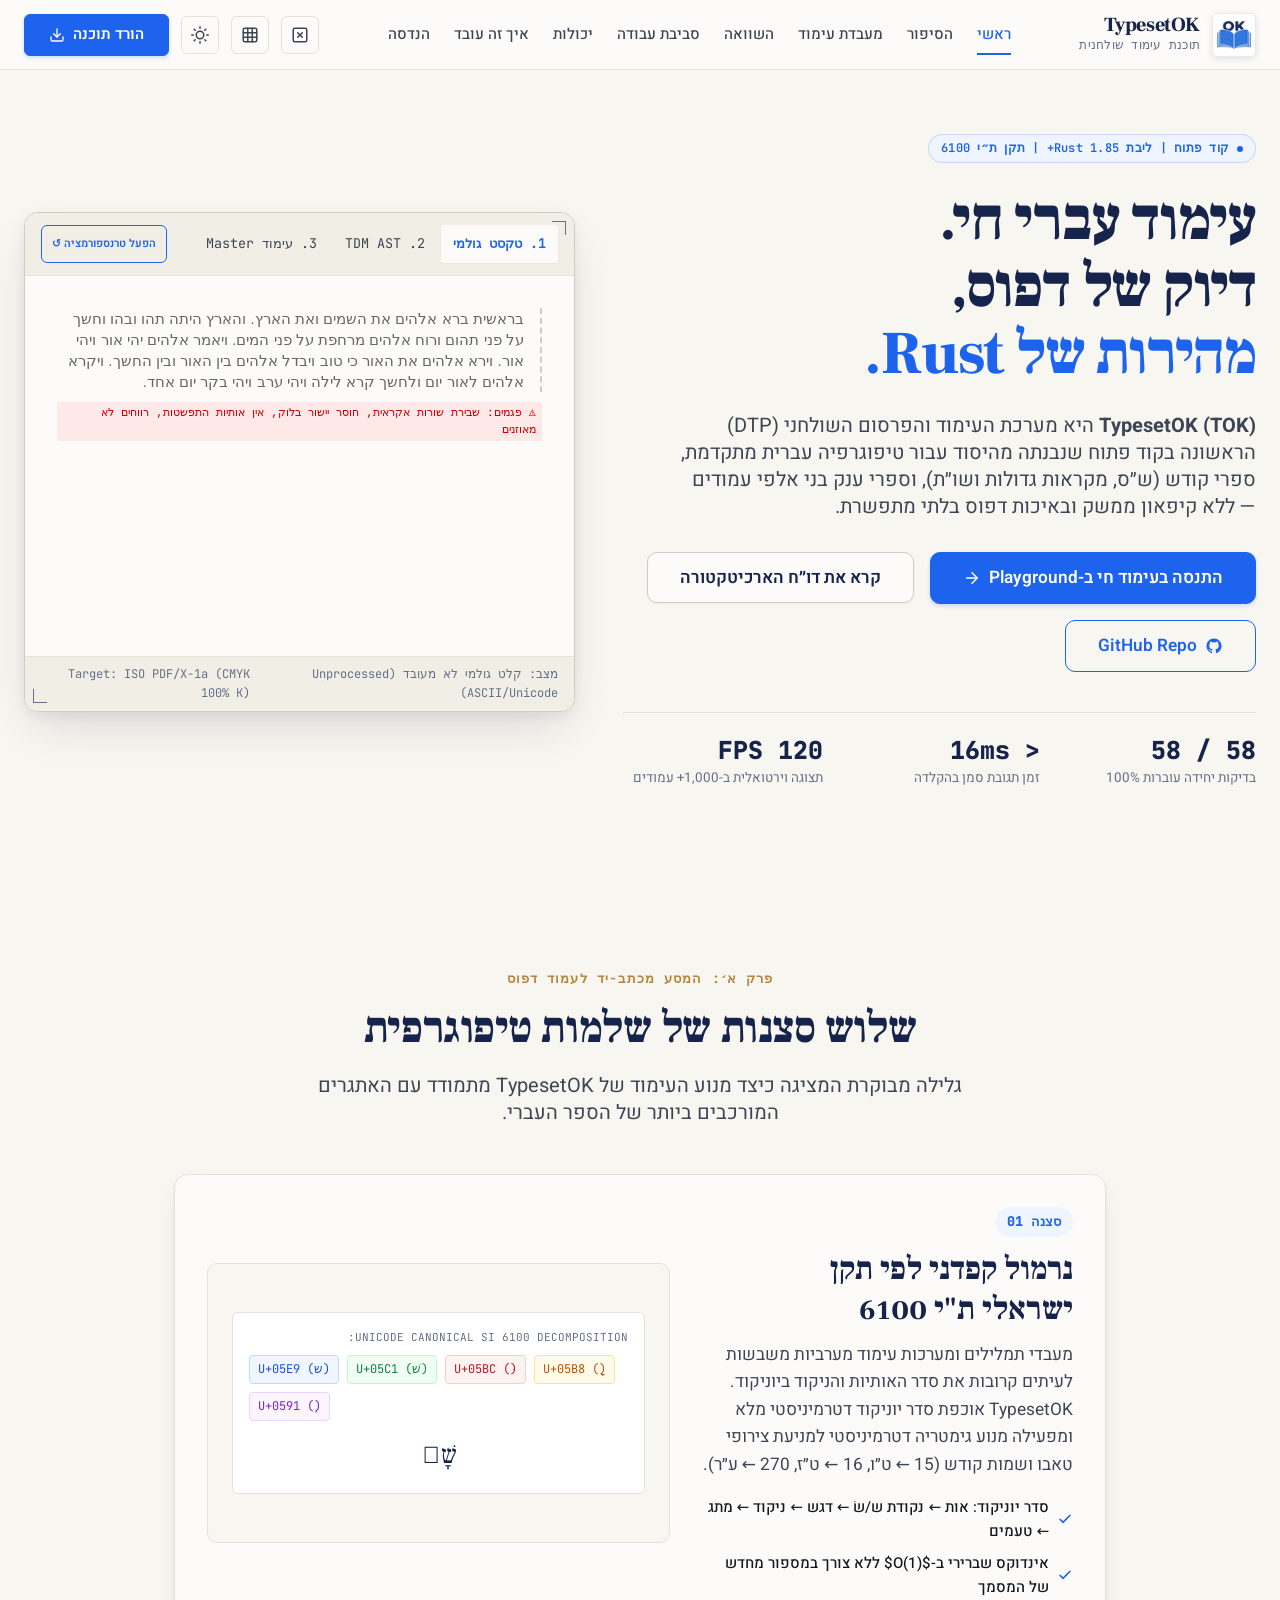
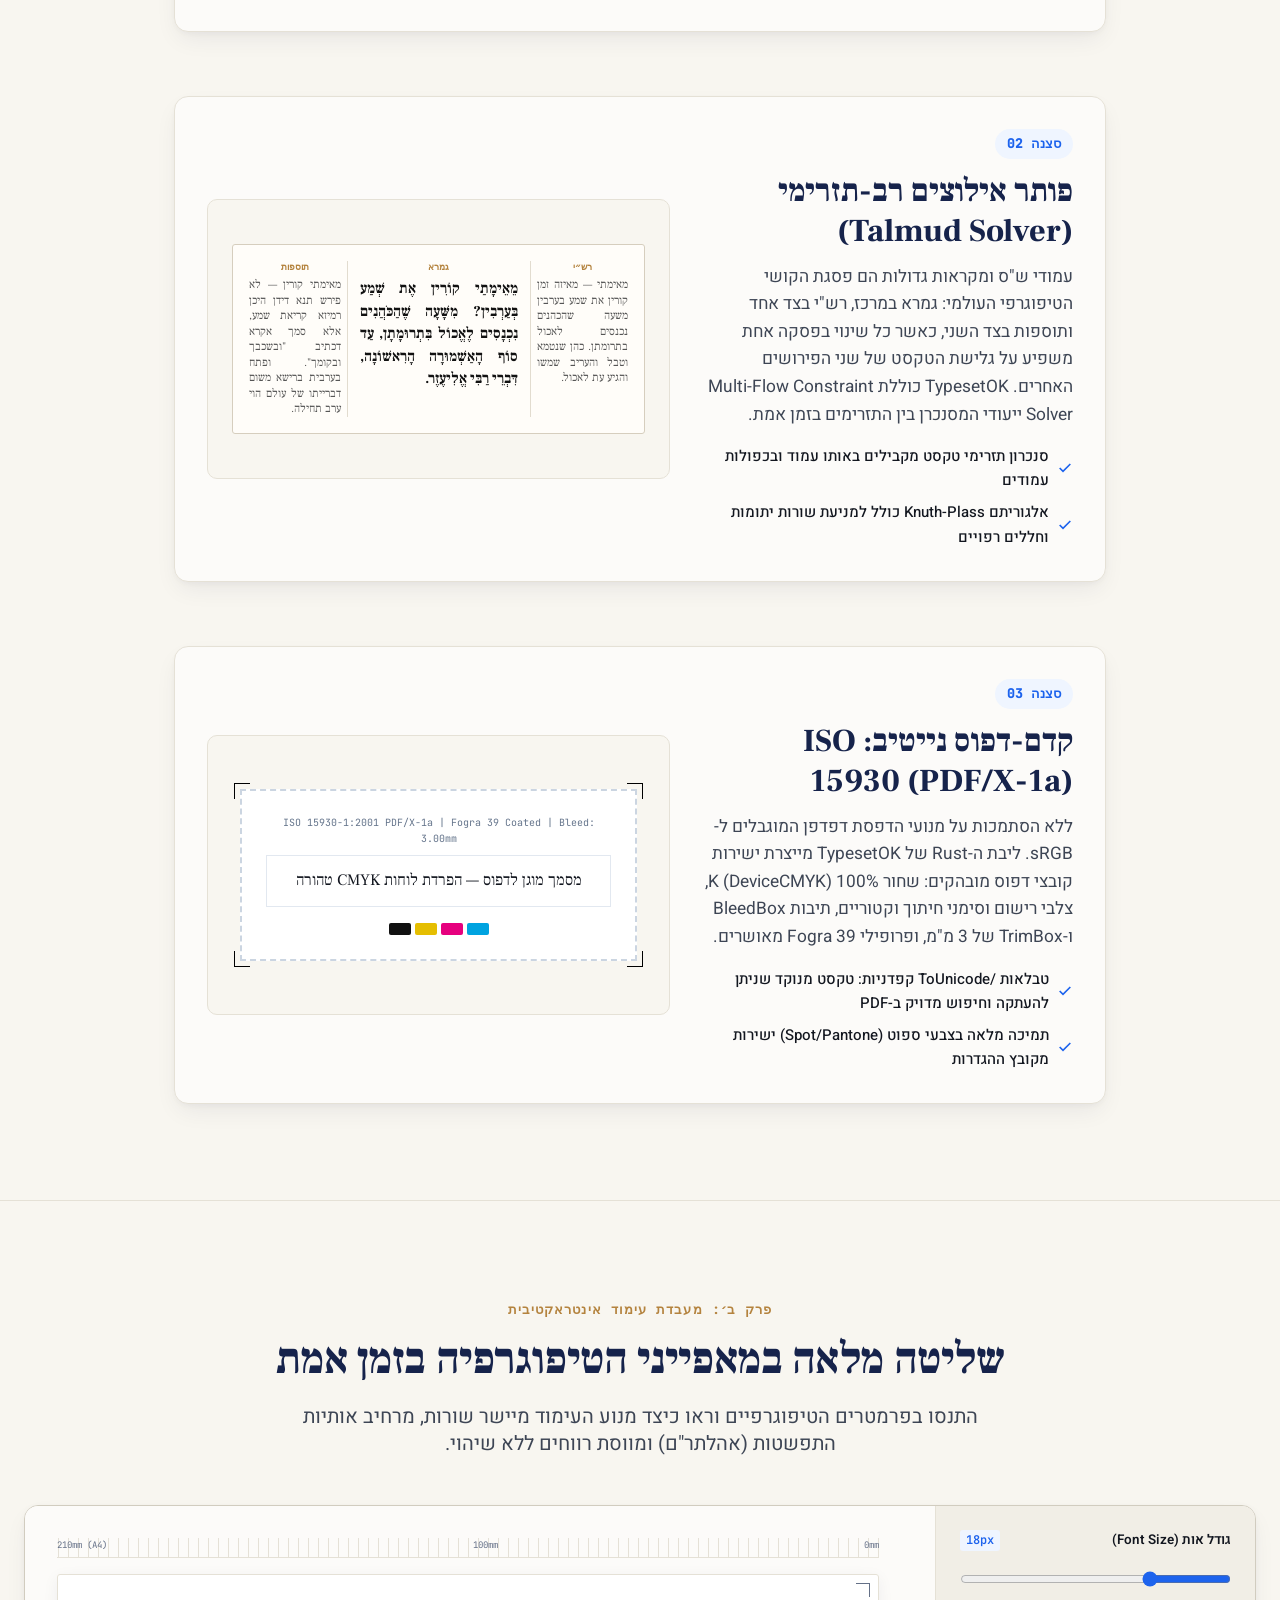
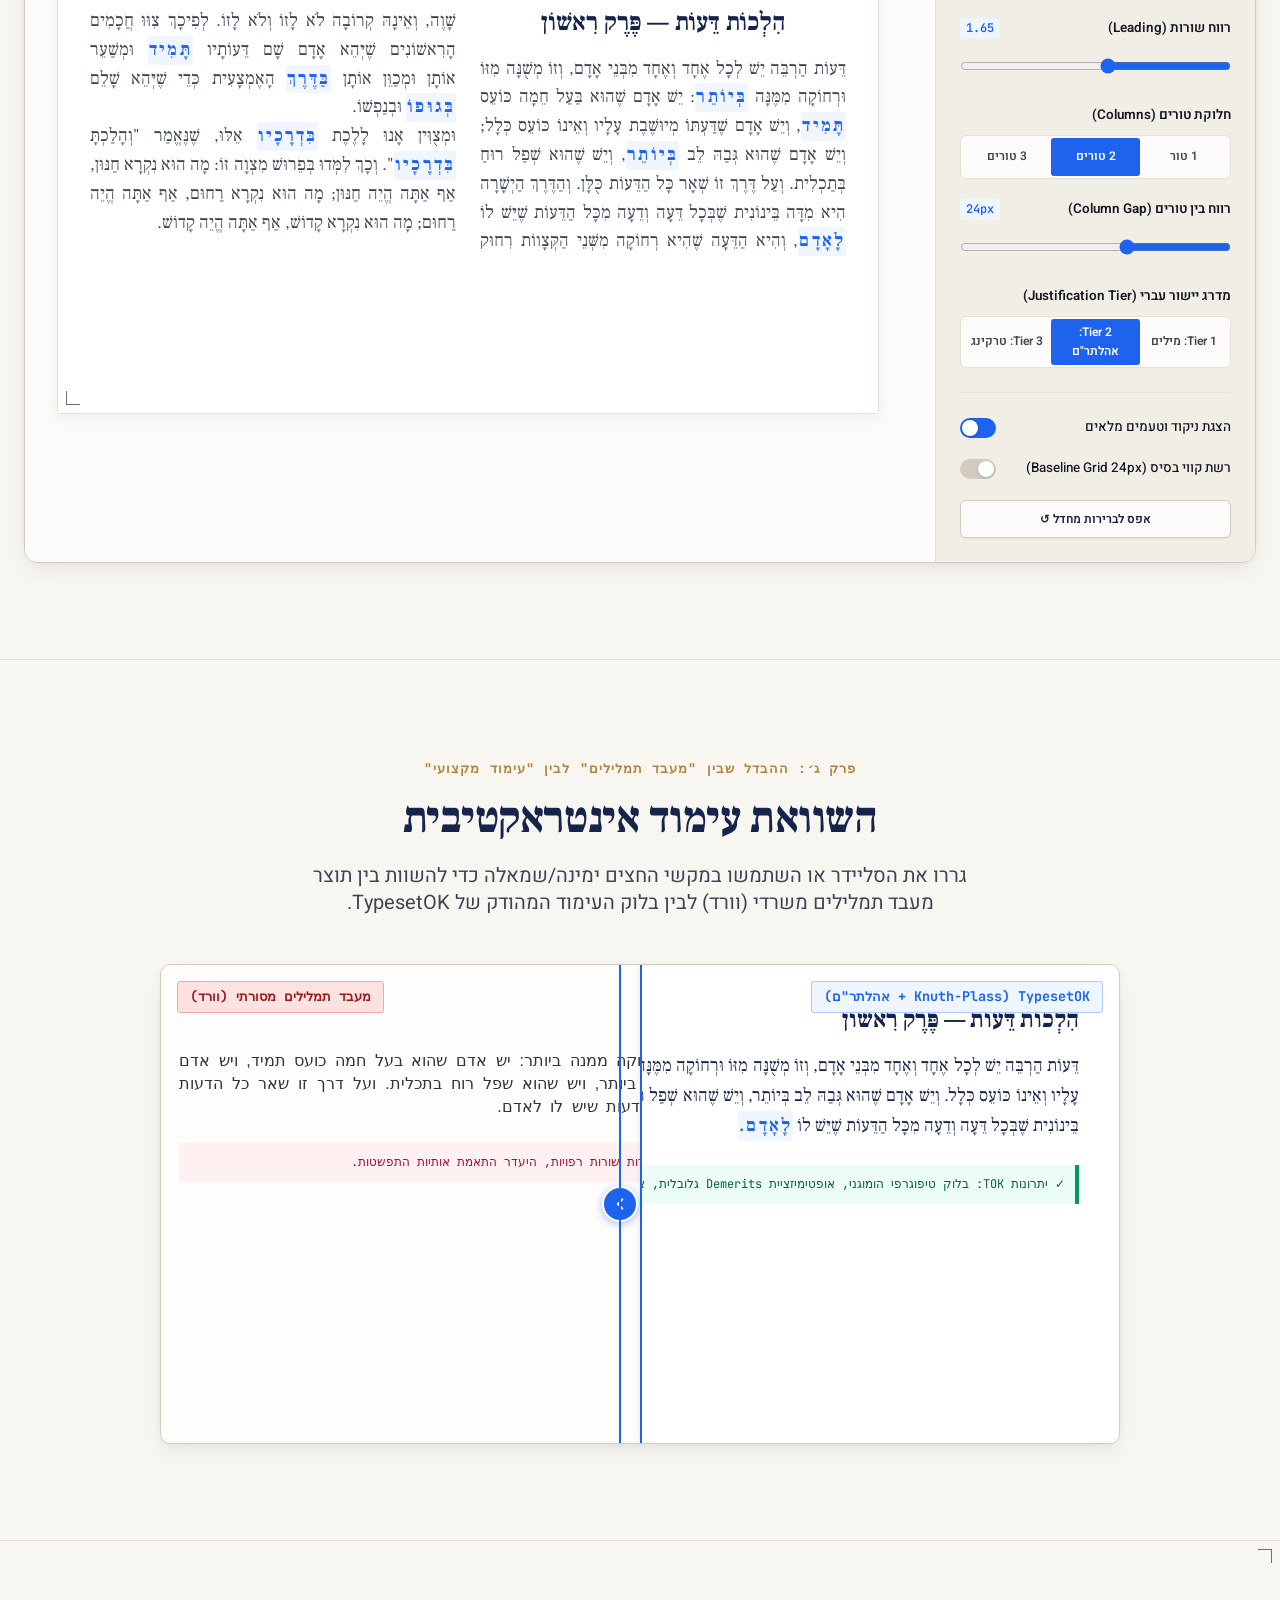
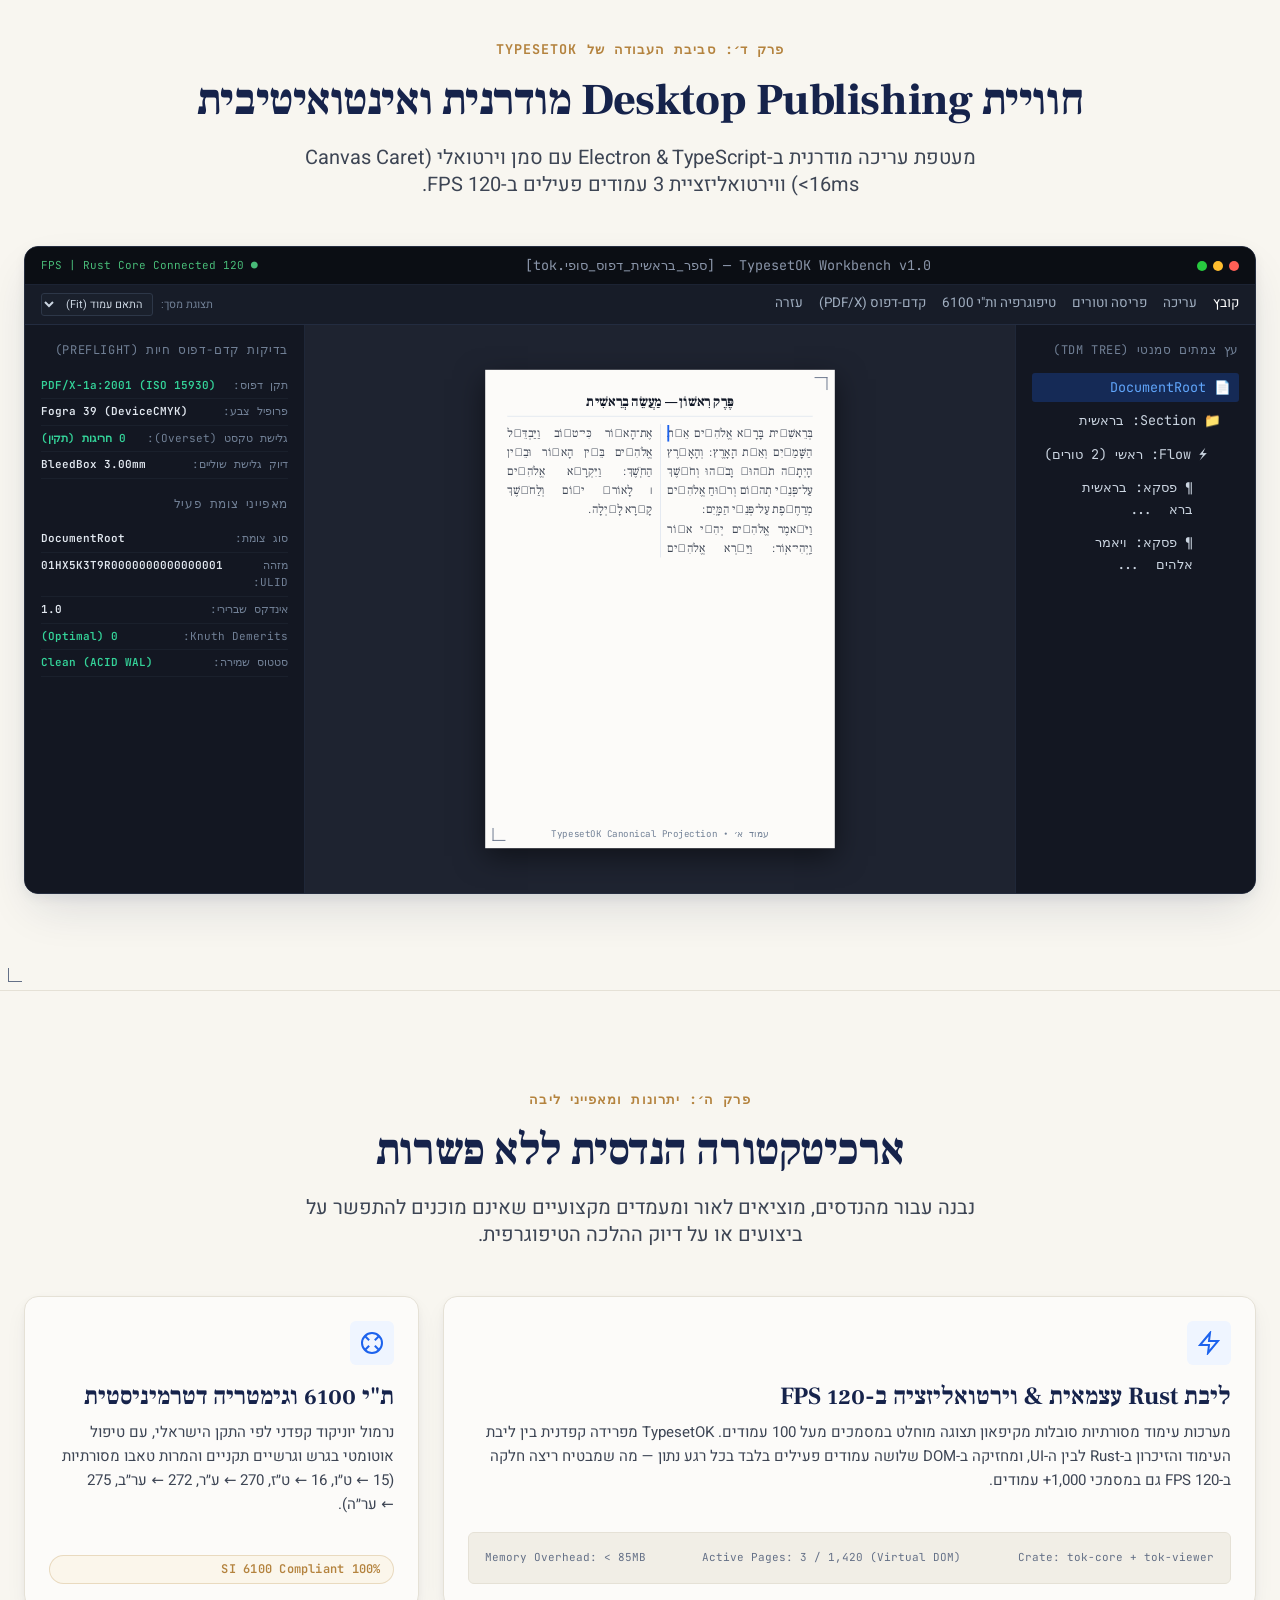
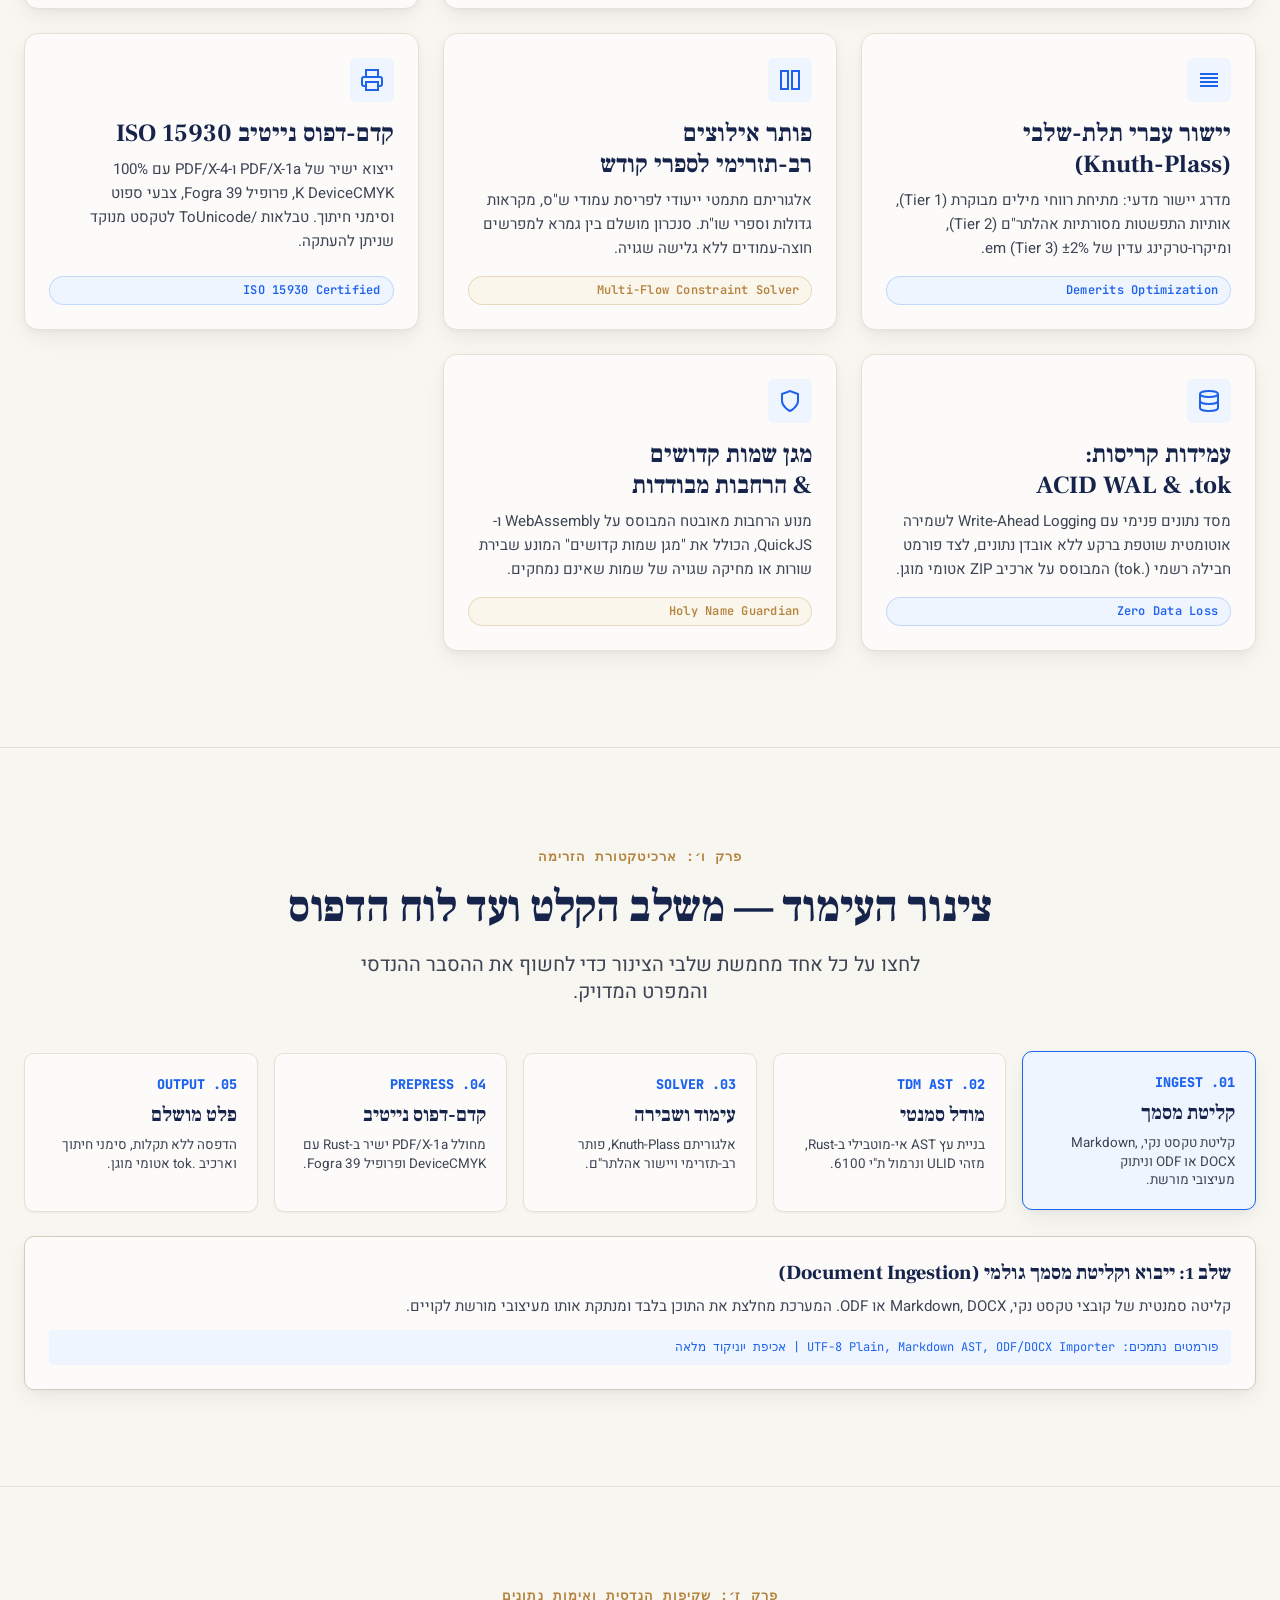
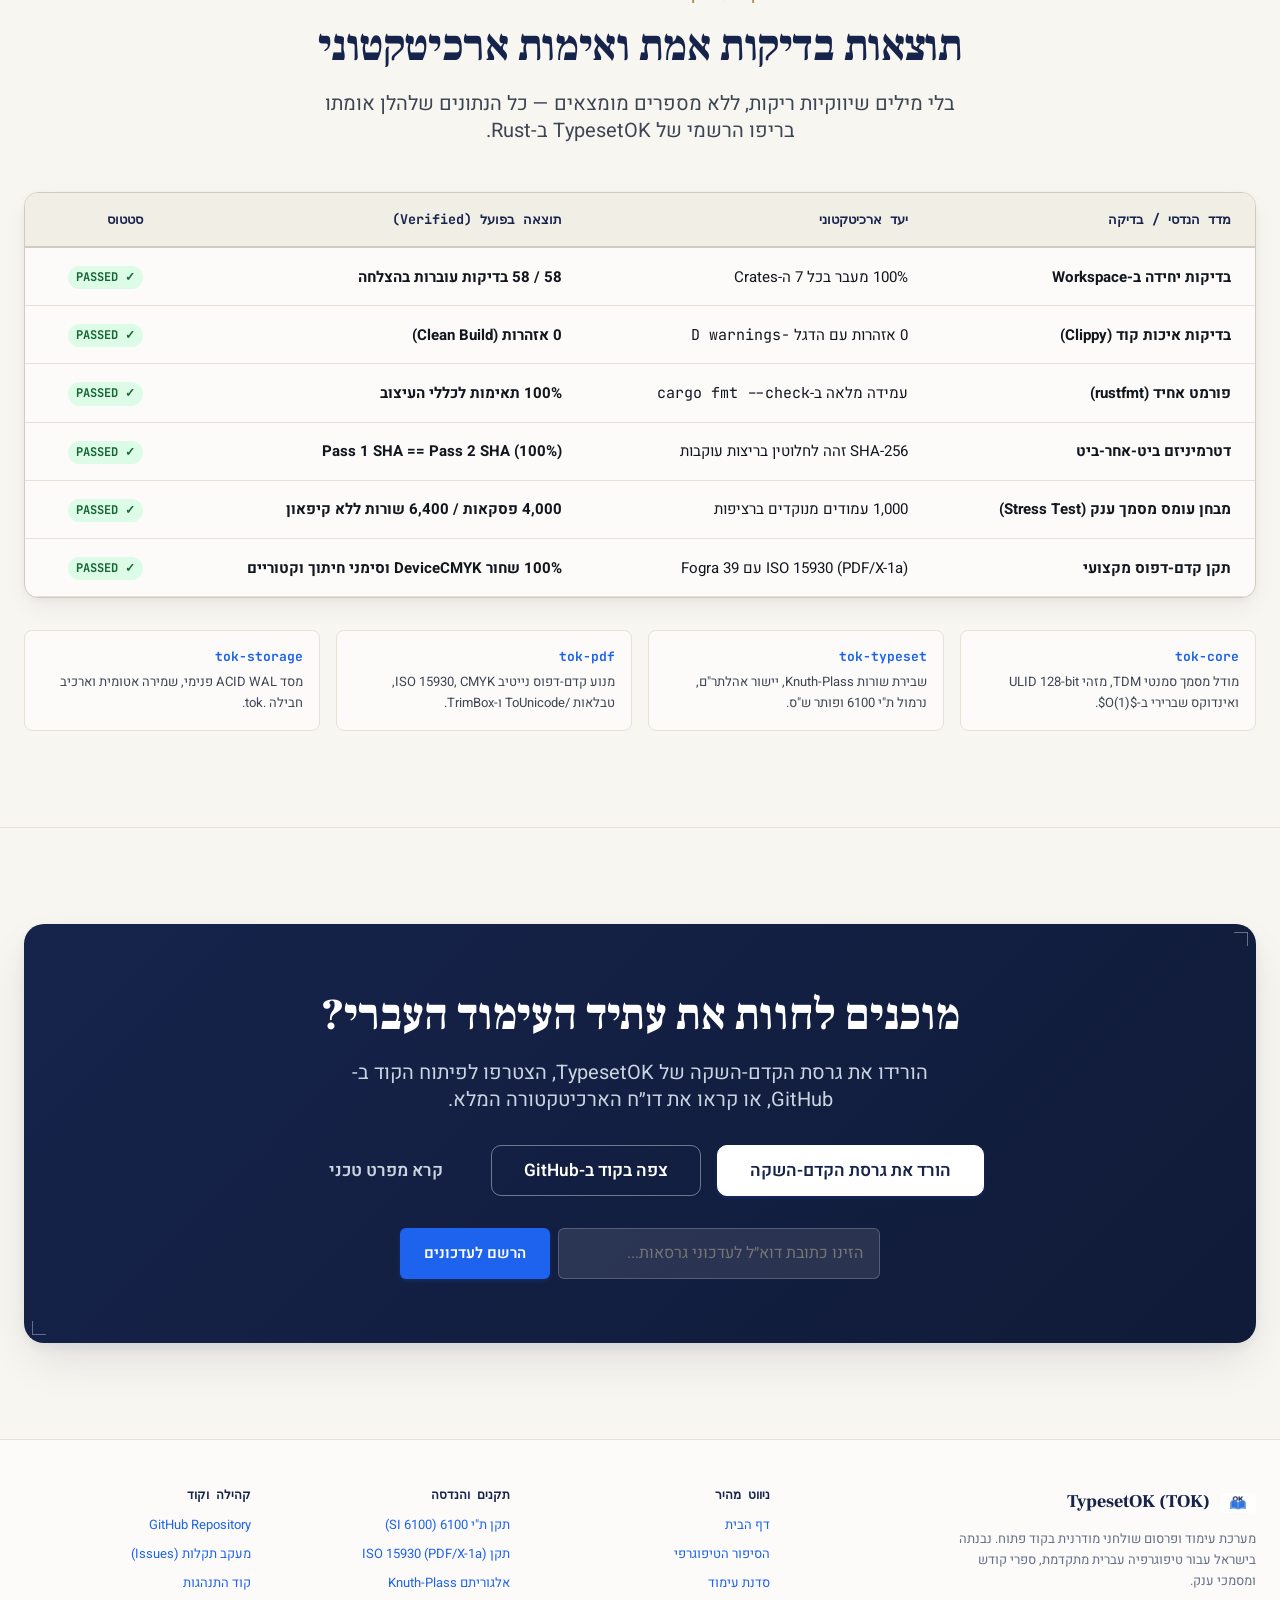
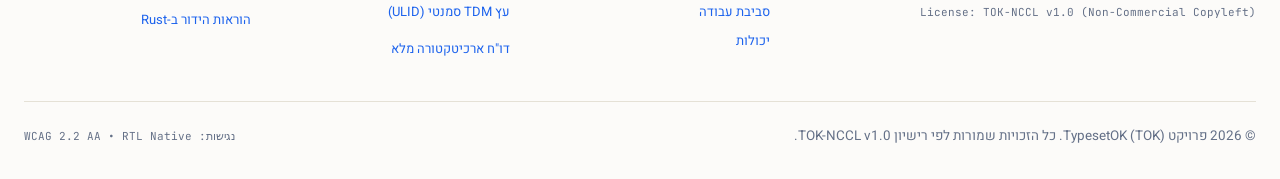
==== index.html @ 650c253b "feat: complete TypesetOK editorial showcase website with interactive playground, storytelling, and b" ====
<!DOCTYPE html>
<html lang="he" dir="rtl">
<head>
  <meta charset="UTF-8">
  <meta name="viewport" content="width=device-width, initial-scale=1.0">
  
  <!-- Primary Meta Tags -->
  <title>TypesetOK (TOK) — תוכנת עימוד שולחנית מקצועית בקוד פתוח | Editorial Technology</title>
  <meta name="title" content="TypesetOK (TOK) — תוכנת עימוד שולחנית מקצועית בקוד פתוח">
  <meta name="description" content="מערכת עימוד ופרסום שולחני (DTP) מודרנית בקוד פתוח לטיפוגרפיה עברית, ספרי קודש (ש״ס ומקראות גדולות) ומסמכי ענק. ליבת Rust, אלגוריתם Knuth-Plass, פלט PDF/X-1a נייטיב.">
  <meta name="author" content="TypesetOK Open-Source Team">
  <meta name="robots" content="index, follow">
  <link rel="canonical" href="https://typesetok.org/">

  <!-- Open Graph / Facebook -->
  <meta property="og:type" content="website">
  <meta property="og:url" content="https://typesetok.org/">
  <meta property="og:title" content="TypesetOK — תוכנת עימוד שולחנית מקצועית בקוד פתוח">
  <meta property="og:description" content="עימוד עברי חי. דיוק של דפוס, מהירות של Rust. תוכנת DTP מקצועית לספרי קודש, ש״ס ומסמכי ענק.">
  <meta property="og:image" content="assets/images/logo.jpg">
  <meta property="og:locale" content="he_IL">

  <!-- Twitter -->
  <meta property="twitter:card" content="summary_large_image">
  <meta property="twitter:url" content="https://typesetok.org/">
  <meta property="twitter:title" content="TypesetOK — עימוד שולחני מקצועי ב-Rust">
  <meta property="twitter:description" content="מערכת עימוד ופרסום שולחני פתוחה לטיפוגרפיה עברית, ש״ס וקדם-דפוס ISO PDF/X-1a.">
  <meta property="twitter:image" content="assets/images/logo.jpg">

  <!-- Favicons & Manifest -->
  <link rel="icon" type="image/svg+xml" href="assets/images/favicon.svg">
  <link rel="apple-touch-icon" href="assets/images/logo.jpg">
  <link rel="manifest" href="site.webmanifest">
  <meta name="theme-color" content="#1D63ED">

  <!-- Preconnect & Typography -->
  <link rel="preconnect" href="https://fonts.googleapis.com">
  <link rel="preconnect" href="https://fonts.gstatic.com" crossorigin>
  <link href="https://fonts.googleapis.com/css2?family=Frank+Ruhl+Libre:wght@400;500;700;800;900&family=Heebo:wght@400;500;600;700;800&family=JetBrains+Mono:wght@400;500;700&display=swap" rel="stylesheet">

  <!-- Core Stylesheets -->
  <link rel="stylesheet" href="assets/css/tokens.css">
  <link rel="stylesheet" href="assets/css/reset.css">
  <link rel="stylesheet" href="assets/css/main.css">
  <link rel="stylesheet" href="assets/css/components.css">
  <link rel="stylesheet" href="assets/css/a11y-motion.css">

  <!-- JSON-LD Structured Data -->
  <script type="application/ld+json">
  {
    "@context": "https://schema.org",
    "@graph": [
      {
        "@type": "SoftwareApplication",
        "name": "TypesetOK",
        "alternateName": "TOK",
        "operatingSystem": "Windows 10+, macOS 12+, Linux",
        "applicationCategory": "DesignApplication",
        "offers": {
          "@type": "Offer",
          "price": "0",
          "priceCurrency": "USD"
        },
        "description": "תוכנת עימוד ופרסום שולחני (DTP) מודרנית בקוד פתוח לטיפוגרפיה עברית, ש״ס, מקראות גדולות ומנוע קדם-דפוס נייטיב.",
        "softwareVersion": "1.0-ARCHITECTURE-RELEASE",
        "license": "https://github.com/TypesetOK/typesetok/blob/main/LICENSE.md",
        "author": {
          "@type": "Organization",
          "name": "TypesetOK Team"
        }
      },
      {
        "@type": "Organization",
        "name": "TypesetOK",
        "url": "https://typesetok.org",
        "logo": "https://typesetok.org/assets/images/logo.jpg",
        "sameAs": [
          "https://github.com/TypesetOK/typesetok"
        ]
      },
      {
        "@type": "WebSite",
        "name": "TypesetOK — תוכנת עימוד מקצועית",
        "url": "https://typesetok.org"
      }
    ]
  }
  </script>
</head>
<body>

  <!-- Accessible Skip Link -->
  <a href="#main-content" class="skip-link">דלג לתוכן המרכזי</a>

  <!-- Sticky Site Header -->
  <header class="site-header" role="banner">
    <div class="scroll-progress-bar" id="scrollProgressBar" role="progressbar" aria-label="התקדמות קריאה באתר" aria-valuemin="0" aria-valuemax="100"></div>
    <div class="container header-inner">
      
      <!-- Brand & Logo -->
      <a href="#hero" class="brand-wrapper" aria-label="TypesetOK דף הבית">
        <img src="assets/images/logo.jpg" alt="TypesetOK לוגו ספר פתוח" class="brand-logo-img" width="44" height="44">
        <div class="brand-text">
          <span class="brand-name">TypesetOK</span>
          <span class="brand-tagline">תוכנת עימוד שולחנית</span>
        </div>
      </a>

      <!-- Primary Desktop Nav -->
      <nav class="primary-nav" role="navigation" aria-label="ניווט ראשי">
        <a href="#hero" class="nav-link active">ראשי</a>
        <a href="#storytelling" class="nav-link">הסיפור</a>
        <a href="#playground" class="nav-link">מעבדת עימוד</a>
        <a href="#before-after" class="nav-link">השוואה</a>
        <a href="#workbench" class="nav-link">סביבת עבודה</a>
        <a href="#features" class="nav-link">יכולות</a>
        <a href="#pipeline" class="nav-link">איך זה עובד</a>
        <a href="#engineering" class="nav-link">הנדסה</a>
      </nav>

      <!-- Action & Utility Controls -->
      <div class="header-actions">
        <!-- Reduced Motion Toggle -->
        <button type="button" class="icon-btn" id="toggleReducedMotionBtn" aria-label="הפחת תנועה ואנימציות" title="הפחת תנועה ואנימציות (Reduced Motion)">
          <svg width="18" height="18" viewBox="0 0 24 24" fill="none" stroke="currentColor" stroke-width="2" stroke-linecap="round" stroke-linejoin="round" aria-hidden="true">
            <rect x="3" y="3" width="18" height="18" rx="2" ry="2"/>
            <line x1="9" y1="9" x2="15" y2="15"/>
            <line x1="15" y1="9" x2="9" y2="15"/>
          </svg>
        </button>

        <!-- Guideline Grid Overlay Toggle -->
        <button type="button" class="icon-btn" id="toggleGuidesBtn" aria-label="הצג רשת עזר וגריד טיפוגרפי" title="הצג רשת עזר וגריד טיפוגרפי">
          <svg width="18" height="18" viewBox="0 0 24 24" fill="none" stroke="currentColor" stroke-width="2" stroke-linecap="round" stroke-linejoin="round" aria-hidden="true">
            <rect x="3" y="3" width="18" height="18" rx="2" ry="2"/>
            <line x1="3" y1="9" x2="21" y2="9"/>
            <line x1="3" y1="15" x2="21" y2="15"/>
            <line x1="9" y1="3" x2="9" y2="21"/>
            <line x1="15" y1="3" x2="15" y2="21"/>
          </svg>
        </button>

        <!-- Dark/Light Theme Toggle -->
        <button type="button" class="icon-btn" id="toggleThemeBtn" aria-label="החלף ערכת נושא" title="החלף מצב תצוגה (כהה/בהיר)">
          <svg width="18" height="18" viewBox="0 0 24 24" fill="none" stroke="currentColor" stroke-width="2" stroke-linecap="round" stroke-linejoin="round" aria-hidden="true">
            <circle cx="12" cy="12" r="5"/>
            <line x1="12" y1="1" x2="12" y2="3"/>
            <line x1="12" y1="21" x2="12" y2="23"/>
            <line x1="4.22" y1="4.22" x2="5.64" y2="5.64"/>
            <line x1="18.36" y1="18.36" x2="19.78" y2="19.78"/>
            <line x1="1" y1="12" x2="3" y2="12"/>
            <line x1="21" y1="12" x2="23" y2="12"/>
            <line x1="4.22" y1="19.78" x2="5.64" y2="18.36"/>
            <line x1="18.36" y1="5.64" x2="19.78" y2="4.22"/>
          </svg>
        </button>

        <!-- Primary Action -->
        <button type="button" class="btn btn-primary" data-open-modal="download">
          <span>הורד תוכנה</span>
          <svg width="16" height="16" viewBox="0 0 24 24" fill="none" stroke="currentColor" stroke-width="2" stroke-linecap="round" stroke-linejoin="round" aria-hidden="true">
            <path d="M21 15v4a2 2 0 0 1-2 2H5a2 2 0 0 1-2-2v-4"/>
            <polyline points="7 10 12 15 17 10"/>
            <line x1="12" y1="15" x2="12" y2="3"/>
          </svg>
        </button>

        <!-- Mobile Hamburger Button -->
        <button type="button" class="mobile-nav-toggle" id="mobileNavToggle" aria-label="פתח תפריט ניווט" aria-expanded="false" aria-controls="mobileNavDrawer">
          <svg width="22" height="22" viewBox="0 0 24 24" fill="none" stroke="currentColor" stroke-width="2" stroke-linecap="round" stroke-linejoin="round" aria-hidden="true">
            <line x1="3" y1="12" x2="21" y2="12"/>
            <line x1="3" y1="6" x2="21" y2="6"/>
            <line x1="3" y1="18" x2="21" y2="18"/>
          </svg>
        </button>
      </div>

    </div>

    <!-- Mobile Drawer -->
    <div class="mobile-nav-drawer" id="mobileNavDrawer" role="region" aria-label="תפריט ניווט נייד">
      <a href="#hero" class="mobile-nav-link">ראשי</a>
      <a href="#storytelling" class="mobile-nav-link">הסיפור הטיפוגרפי</a>
      <a href="#playground" class="mobile-nav-link">מעבדת עימוד אינטראקטיבית</a>
      <a href="#before-after" class="mobile-nav-link">השוואת עימוד (לפני/אחרי)</a>
      <a href="#workbench" class="mobile-nav-link">סביבת עבודה שולחנית</a>
      <a href="#features" class="mobile-nav-link">יכולות המערכת</a>
      <a href="#pipeline" class="mobile-nav-link">ארכיטקטורת הזרימה</a>
      <a href="#engineering" class="mobile-nav-link">הנדסה ובנצ'מרק</a>
      <div style="margin-top: 16px;">
        <button type="button" class="btn btn-primary" style="width: 100%;" data-open-modal="download">הורד גרסת קדם-השקה</button>
      </div>
    </div>
  </header>

  <!-- Main Content Landmark -->
  <main id="main-content" role="main">

    <!-- ====================================================================
         SECTION 1: HERO (Living Typesetting Machine)
         ==================================================================== -->
    <section class="hero-section" id="hero">
      <div class="container hero-grid">
        
        <!-- Left Column: Copy & Actions -->
        <div class="hero-copy">
          <div class="badge badge-brand hero-tag">
            <span class="badge-dot"></span>
            <span>קוד פתוח | ליבת Rust 1.85+ | תקן ת״י 6100</span>
          </div>

          <h1 class="hero-title">
            עימוד עברי חי.<br>
            דיוק של דפוס, <span class="highlight-blue">מהירות של Rust.</span>
          </h1>

          <p class="hero-description">
            <strong>TypesetOK (TOK)</strong> היא מערכת העימוד והפרסום השולחני (DTP) הראשונה בקוד פתוח שנבנתה מהיסוד עבור טיפוגרפיה עברית מתקדמת, ספרי קודש (ש״ס, מקראות גדולות ושו״ת), וספרי ענק בני אלפי עמודים — ללא קיפאון ממשק ובאיכות דפוס בלתי מתפשרת.
          </p>

          <div class="hero-actions">
            <a href="#playground" class="btn btn-primary btn-lg">
              <span>התנסה בעימוד חי ב-Playground</span>
              <svg width="18" height="18" viewBox="0 0 24 24" fill="none" stroke="currentColor" stroke-width="2" stroke-linecap="round" stroke-linejoin="round" aria-hidden="true">
                <line x1="5" y1="12" x2="19" y2="12"></line>
                <polyline points="12 5 19 12 12 19"></polyline>
              </svg>
            </a>

            <button type="button" class="btn btn-secondary btn-lg" data-open-modal="architecture">
              <span>קרא את דו״ח הארכיטקטורה</span>
            </button>

            <a href="https://github.com/TypesetOK/typesetok" target="_blank" rel="noopener noreferrer" class="btn btn-outline btn-lg" aria-label="פתח את מאגר TypesetOK ב-GitHub">
              <svg width="18" height="18" viewBox="0 0 24 24" fill="currentColor" aria-hidden="true">
                <path fill-rule="evenodd" clip-rule="evenodd" d="M12 2C6.477 2 2 6.484 2 12.017c0 4.425 2.865 8.18 6.839 9.504.5.092.682-.217.682-.483 0-.237-.008-.868-.013-1.703-2.782.605-3.369-1.343-3.369-1.343-.454-1.158-1.11-1.466-1.11-1.466-.908-.62.069-.608.069-.608 1.003.07 1.53 1.032 1.53 1.032.892 1.53 2.341 1.088 2.91.832.092-.647.35-1.088.636-1.338-2.22-.253-4.555-1.113-4.555-4.951 0-1.093.39-1.988 1.029-2.688-.103-.253-.446-1.272.098-2.65 0 0 .84-.27 2.75 1.026A9.564 9.564 0 0112 6.844c.85.004 1.705.115 2.504.337 1.909-1.296 2.747-1.027 2.747-1.027.546 1.379.202 2.398.1 2.651.64.7 1.028 1.595 1.028 2.688 0 3.848-2.339 4.695-4.566 4.943.359.309.678.92.678 1.855 0 1.338-.012 2.419-.012 2.747 0 .268.18.58.688.482A10.019 10.019 0 0022 12.017C22 6.484 17.522 2 12 2z"/>
              </svg>
              <span>GitHub Repo</span>
            </a>
          </div>

          <!-- Real Metrics Strip -->
          <div class="hero-metrics">
            <div class="hero-metric-item">
              <span class="hero-metric-value">58 / 58</span>
              <span class="hero-metric-label">בדיקות יחידה עוברות 100%</span>
            </div>
            <div class="hero-metric-item">
              <span class="hero-metric-value">&lt; 16ms</span>
              <span class="hero-metric-label">זמן תגובת סמן בהקלדה</span>
            </div>
            <div class="hero-metric-item">
              <span class="hero-metric-value">120 FPS</span>
              <span class="hero-metric-label">תצוגה וירטואלית ב-1,000+ עמודים</span>
            </div>
          </div>
        </div>

        <!-- Right Column: Interactive Living Specimen -->
        <div class="hero-visual-card paper-sheet-crops" role="region" aria-label="הדגמת מנוע עימוד חי">
          <div class="card-topbar">
            <div class="card-tabs" role="tablist">
              <button type="button" class="card-tab-btn hero-tab-btn active" role="tab" id="tabRaw" aria-selected="true" aria-controls="stage-raw" data-stage="stage-raw">1. טקסט גולמי</button>
              <button type="button" class="card-tab-btn hero-tab-btn" role="tab" id="tabAst" aria-selected="false" aria-controls="stage-ast" data-stage="stage-ast">2. TDM AST</button>
              <button type="button" class="card-tab-btn hero-tab-btn" role="tab" id="tabTypeset" aria-selected="false" aria-controls="stage-typeset" data-stage="stage-typeset">3. עימוד Master</button>
            </div>
            <div class="card-controls">
              <button type="button" class="btn btn-outline" style="padding: 4px 10px; font-size: 11px;" id="heroTransformBtn">
                הפעל טרנספורמציה ↺
              </button>
            </div>
          </div>

          <!-- Display Stage -->
          <div class="hero-specimen-window">
            
            <!-- Stage 1: Raw text -->
            <div class="specimen-stage hero-stage active" id="stage-raw" role="tabpanel" aria-labelledby="tabRaw">
              <div class="specimen-raw">
                בראשית ברא אלהים את השמים ואת הארץ. והארץ היתה תהו ובהו וחשך על פני תהום ורוח אלהים מרחפת על פני המים. ויאמר אלהים יהי אור ויהי אור. וירא אלהים את האור כי טוב ויבדל אלהים בין האור ובין החשך. ויקרא אלהים לאור יום ולחשך קרא לילה ויהי ערב ויהי בקר יום אחד.
              </div>
              <span class="specimen-raw-annotation">
                ⚠️ פגמים: שבירת שורות אקראית, חוסר יישור בלוק, אין אותיות התפשטות, רווחים לא מאוזנים
              </span>
            </div>

            <!-- Stage 2: TDM Semantic AST -->
            <div class="specimen-stage hero-stage" id="stage-ast" role="tabpanel" aria-labelledby="tabAst">
              <pre class="specimen-ast"><code><span class="hl-tag">&lt;DocumentRoot</span> <span class="hl-key">ulid=</span><span class="hl-val">"01HX5K3T9R0000000000000001"</span><span class="hl-tag">&gt;</span>
  <span class="hl-tag">&lt;Section</span> <span class="hl-key">title=</span><span class="hl-val">"ספר בראשית"</span> <span class="hl-key">si6100=</span><span class="hl-val">"true"</span><span class="hl-tag">&gt;</span>
    <span class="hl-tag">&lt;Flow</span> <span class="hl-key">id=</span><span class="hl-val">"main"</span> <span class="hl-key">columns=</span><span class="hl-num">"2"</span> <span class="hl-key">balance=</span><span class="hl-val">"knuth_plass"</span><span class="hl-tag">&gt;</span>
      <span class="hl-tag">&lt;Paragraph</span> <span class="hl-key">idx=</span><span class="hl-num">"1.0"</span> <span class="hl-key">justification=</span><span class="hl-val">"3_tier"</span><span class="hl-tag">&gt;</span>
        <span class="hl-tag">&lt;Run</span> <span class="hl-key">font=</span><span class="hl-val">"Frank Ruhl Libre"</span> <span class="hl-key">expand_glyphs=</span><span class="hl-val">"[א,ה,ל,ת,ר,ם]"</span><span class="hl-tag">&gt;</span>
          בְּרֵאשִׁ֖ית בָּרָ֣א אֱלֹהִ֑ים אֵ֥ת הַשָּׁמַ֖יִם וְאֵ֥ת הָאָֽרֶץ׃
        <span class="hl-tag">&lt;/Run&gt;</span>
      <span class="hl-tag">&lt;/Paragraph&gt;</span>
    <span class="hl-tag">&lt;/Flow&gt;</span>
  <span class="hl-tag">&lt;/Section&gt;</span>
<span class="hl-tag">&lt;/DocumentRoot&gt;</span></code></pre>
            </div>

            <!-- Stage 3: Master Typeset -->
            <div class="specimen-stage hero-stage" id="stage-typeset" role="tabpanel" aria-labelledby="tabTypeset">
              <div class="specimen-typeset">
                <div class="specimen-typeset-heading">סֵפֶר בְּרֵאשִׁית — פֶּרֶק א׳</div>
                <div class="specimen-typeset-columns">
                  <p>
                    בְּרֵאשִׁ֖ית בָּרָ֣א אֱלֹהִ֑ים אֵ֥ת הַשָּׁמַ֖יִם וְאֵ֥ת <span class="expand-letter">הָאָֽרֶץ׃</span> 
                    וְהָאָ֗רֶץ הָיְתָ֥ה תֹ֙הוּ֙ וָבֹ֔הוּ וְחֹ֖שֶׁךְ עַל־פְּנֵ֣י <span class="expand-letter">תְה֑וֹם</span> 
                    וְר֣וּחַ אֱלֹהִ֔ים מְרַחֶ֖פֶת עַל־פְּנֵ֥י הַמָּֽיִם׃ 
                    וַיֹּ֥אמֶר אֱלֹהִ֖ים יְהִ֣י א֑וֹר וַֽיְהִי־אֽוֹר׃ 
                    וַיַּ֧רְא אֱלֹהִ֛ים אֶת־הָא֖וֹר כִּי־ט֑וֹב 
                    וַיַּבְדֵּ֣ל אֱלֹהִ֔ים בֵּ֥ין הָא֖וֹר וּבֵ֥ין <span class="expand-letter">הַחֹֽשֶׁךְ׃</span>
                  </p>
                  <p>
                    וַיִּקְרָ֨א אֱלֹהִ֤ים ׀ לָאוֹר֙ י֔וֹם וְלַחֹ֖שֶׁךְ קָ֣רָא <span class="expand-letter">לָ֑יְלָה</span> 
                    וַֽיְהִי־עֶ֥רֶב וַֽיְהִי־בֹ֖קֶר י֥וֹם אֶחָֽד׃ פ 
                    וַיֹּ֣אמֶר אֱלֹהִ֗ים יְהִ֥י רָקִ֛יעַ בְּת֥וֹךְ הַמָּ֑יִם 
                    וִיהִ֣י מַבְדִּ֔יל בֵּ֥ין מַ֖יִם לָמָֽיִם׃ 
                    וַיַּ֣עַשׂ אֱלֹהִים֮ אֶת־הָרָקִיעַ֒ וַיַּבְדֵּ֗ל בֵּ֤ין הַמַּ֙יִם֙ 
                    אֲשֶׁר֙ מִתַּ֣חַת לָרָקִ֔יעַ וּבֵ֣ין הַמַּ֔יִם 
                    אֲשֶׁ֖ר מֵעַ֣ל לָרָקִ֑יעַ וַֽיְהִי־כֵֽן׃
                  </p>
                </div>
              </div>
            </div>

          </div>

          <div class="specimen-footer-info">
            <span id="heroEngineStatus">מצב: קלט גולמי לא מעובד (Unprocessed ASCII/Unicode)</span>
            <span>Target: ISO PDF/X-1a (CMYK 100% K)</span>
          </div>
        </div>

      </div>
    </section>

    <!-- ====================================================================
         SECTION 2: SCROLL STORYTELLING
         ==================================================================== -->
    <section class="editorial-section" id="storytelling">
      <div class="container-editorial">
        
        <div class="section-lead-header">
          <span class="section-pretitle">פרק א׳: המסע מכתב-יד לעמוד דפוס</span>
          <h2 class="section-title">שלוש סצנות של שלמות טיפוגרפית</h2>
          <p class="section-subtitle">
            גלילה מבוקרת המציגה כיצד מנוע העימוד של TypesetOK מתמודד עם האתגרים המורכבים ביותר של הספר העברי.
          </p>
        </div>

        <div class="story-scenes">
          
          <!-- Scene 1: Normalization -->
          <article class="story-scene-card reveal-on-scroll">
            <div class="scene-content">
              <span class="scene-num">סצנה 01</span>
              <h3>נרמול קפדני לפי תקן ישראלי ת"י 6100</h3>
              <p>
                מעבדי תמלילים ומערכות עימוד מערביות משבשות לעיתים קרובות את סדר האותיות והניקוד ביוניקוד. TypesetOK אוכפת סדר יוניקוד דטרמיניסטי מלא ומפעילה מנוע גימטריה דטרמיניסטי למניעת צירופי טאבו ושמות קודש (15 ← ט״ו, 16 ← ט״ז, 270 ← ע״ר).
              </p>
              <div class="scene-features-list">
                <div class="scene-feature-item">
                  <svg width="16" height="16" viewBox="0 0 24 24" fill="none" stroke="currentColor" stroke-width="2.5"><polyline points="20 6 9 17 4 12"/></svg>
                  <span>סדר יוניקוד: אות ← נקודת ש/שׂ ← דגש ← ניקוד ← מתג ← טעמים</span>
                </div>
                <div class="scene-feature-item">
                  <svg width="16" height="16" viewBox="0 0 24 24" fill="none" stroke="currentColor" stroke-width="2.5"><polyline points="20 6 9 17 4 12"/></svg>
                  <span>אינדוקס שברירי ב-$O(1)$ ללא צורך במספור מחדש של המסמך</span>
                </div>
              </div>
            </div>
            <div class="scene-visual">
              <div style="background: #FFFFFF; border: 1px solid var(--color-border-subtle); padding: 16px; border-radius: 6px;">
                <div style="font-family: var(--font-mono); font-size: 11px; color: var(--color-ink-muted); margin-bottom: 8px;">UNICODE CANONICAL SI 6100 DECOMPOSITION:</div>
                <div style="display: flex; gap: 8px; flex-wrap: wrap; direction: ltr; font-family: var(--font-mono); font-size: 12px;">
                  <span style="background: #EFF6FF; border: 1px solid #BFDBFE; padding: 4px 8px; border-radius: 4px; color: #1D4ED8;">U+05E9 (ש)</span>
                  <span style="background: #F0FDF4; border: 1px solid #BBF7D0; padding: 4px 8px; border-radius: 4px; color: #15803D;">U+05C1 (שׁ)</span>
                  <span style="background: #FEF2F2; border: 1px solid #FECACA; padding: 4px 8px; border-radius: 4px; color: #B91C1C;">U+05BC (ּ)</span>
                  <span style="background: #FFFBEB; border: 1px solid #FDE68A; padding: 4px 8px; border-radius: 4px; color: #B45309;">U+05B8 (ָ)</span>
                  <span style="background: #FAF5FF; border: 1px solid #E9D5FF; padding: 4px 8px; border-radius: 4px; color: #7E22CE;">U+0591 (֑)</span>
                </div>
                <div style="margin-top: 14px; font-family: var(--font-serif); font-size: 26px; text-align: center; color: var(--color-brand-navy);">
                  שָׁ֕
                </div>
              </div>
            </div>
          </article>

          <!-- Scene 2: Multi-Flow Talmud -->
          <article class="story-scene-card reveal-on-scroll">
            <div class="scene-content">
              <span class="scene-num">סצנה 02</span>
              <h3>פותר אילוצים רב-תזרימי (Talmud Solver)</h3>
              <p>
                עמודי ש"ס ומקראות גדולות הם פסגת הקושי הטיפוגרפי העולמי: גמרא במרכז, רש"י בצד אחד ותוספות בצד השני, כאשר כל שינוי בפסקה אחת משפיע על גלישת הטקסט של שני הפירושים האחרים. TypesetOK כוללת Multi-Flow Constraint Solver ייעודי המסנכרן בין התזרימים בזמן אמת.
              </p>
              <div class="scene-features-list">
                <div class="scene-feature-item">
                  <svg width="16" height="16" viewBox="0 0 24 24" fill="none" stroke="currentColor" stroke-width="2.5"><polyline points="20 6 9 17 4 12"/></svg>
                  <span>סנכרון תזרימי טקסט מקבילים באותו עמוד ובכפולות עמודים</span>
                </div>
                <div class="scene-feature-item">
                  <svg width="16" height="16" viewBox="0 0 24 24" fill="none" stroke="currentColor" stroke-width="2.5"><polyline points="20 6 9 17 4 12"/></svg>
                  <span>אלגוריתם Knuth-Plass כולל למניעת שורות יתומות וחללים רפויים</span>
                </div>
              </div>
            </div>
            <div class="scene-visual">
              <div class="talmud-layout-specimen">
                <div class="talmud-rashi">
                  <div class="talmud-label">רש״י</div>
                  מאימתי — מאיזה זמן קורין את שמע בערבין משעה שהכהנים נכנסים לאכול בתרומתן. כהן שנטמא וטבל והעריב שמשו והגיע עת לאכול.
                </div>
                <div class="talmud-gemara">
                  <div class="talmud-label">גמרא</div>
                  מֵאֵימָתַי קוֹרִין אֶת שְׁמַע בְּעַרְבִין? מִשָּׁעָה שֶׁהַכֹּהֲנִים נִכְנָסִים לֶאֱכוֹל בִּתְרוּמָתָן, עַד סוֹף הָאַשְׁמוּרָה הָרִאשׁוֹנָה, דִּבְרֵי רַבִּי אֱלִיעֶזֶר.
                </div>
                <div class="talmud-tosafot">
                  <div class="talmud-label">תוספות</div>
                  מאימתי קורין — לא פירש תנא דידן היכן רמיזא קריאת שמע, אלא סמך אקרא דכתיב "ובשכבך ובקומך". ופתח בערבית ברישא משום דברייתו של עולם הוי ערב תחילה.
                </div>
              </div>
            </div>
          </article>

          <!-- Scene 3: Native Prepress -->
          <article class="story-scene-card reveal-on-scroll">
            <div class="scene-content">
              <span class="scene-num">סצנה 03</span>
              <h3>קדם-דפוס נייטיב: ISO 15930 (PDF/X-1a)</h3>
              <p>
                ללא הסתמכות על מנועי הדפסת דפדפן המוגבלים ל-sRGB. ליבת ה-Rust של TypesetOK מייצרת ישירות קובצי דפוס מובהקים: שחור 100% K (DeviceCMYK), צלבי רישום וסימני חיתוך וקטוריים, תיבות BleedBox ו-TrimBox של 3 מ"מ, ופרופילי Fogra 39 מאושרים.
              </p>
              <div class="scene-features-list">
                <div class="scene-feature-item">
                  <svg width="16" height="16" viewBox="0 0 24 24" fill="none" stroke="currentColor" stroke-width="2.5"><polyline points="20 6 9 17 4 12"/></svg>
                  <span>טבלאות /ToUnicode קפדניות: טקסט מנוקד שניתן להעתקה וחיפוש מדויק ב-PDF</span>
                </div>
                <div class="scene-feature-item">
                  <svg width="16" height="16" viewBox="0 0 24 24" fill="none" stroke="currentColor" stroke-width="2.5"><polyline points="20 6 9 17 4 12"/></svg>
                  <span>תמיכה מלאה בצבעי ספוט (Spot/Pantone) ישירות מקובץ ההגדרות</span>
                </div>
              </div>
            </div>
            <div class="scene-visual">
              <div class="prepress-proof-visual">
                <div class="prepress-crop-tl"></div>
                <div class="prepress-crop-tr"></div>
                <div class="prepress-crop-bl"></div>
                <div class="prepress-crop-br"></div>
                
                <div style="font-family: var(--font-mono); font-size: 10px; color: #64748B; text-align: center; margin-bottom: 8px;">
                  ISO 15930-1:2001 PDF/X-1a | Fogra 39 Coated | Bleed: 3.00mm
                </div>
                <div style="border: 1px solid #E2E8F0; padding: 12px; text-align: center; font-family: var(--font-serif); font-size: 16px;">
                  מסמך מוגן לדפוס — הפרדת לוחות CMYK טהורה
                </div>
                <div class="cmyk-color-bars" aria-label="פסי ביקורת צבעי דפוס CMYK">
                  <div class="cmyk-patch" style="background: var(--color-cmyk-cyan);" title="Cyan 100%"></div>
                  <div class="cmyk-patch" style="background: var(--color-cmyk-magenta);" title="Magenta 100%"></div>
                  <div class="cmyk-patch" style="background: var(--color-cmyk-yellow);" title="Yellow 100%"></div>
                  <div class="cmyk-patch" style="background: var(--color-cmyk-black);" title="Key Black 100%"></div>
                </div>
              </div>
            </div>
          </article>

        </div>

      </div>
    </section>

    <!-- ====================================================================
         SECTION 3: INTERACTIVE TYPOGRAPHY / PLAYGROUND
         ==================================================================== -->
    <section class="editorial-section" id="playground">
      <div class="container">
        
        <div class="section-lead-header">
          <span class="section-pretitle">פרק ב׳: מעבדת עימוד אינטראקטיבית</span>
          <h2 class="section-title">שליטה מלאה במאפייני הטיפוגרפיה בזמן אמת</h2>
          <p class="section-subtitle">
            התנסו בפרמטרים הטיפוגרפיים וראו כיצד מנוע העימוד מיישר שורות, מרחיב אותיות התפשטות (אהלתר"ם) ומווסת רווחים ללא שיהוי.
          </p>
        </div>

        <div class="playground-card" role="region" aria-label="סדנת עימוד אינטראקטיבית">
          
          <!-- Controls Sidebar -->
          <div class="playground-controls-sidebar">
            
            <!-- Font Size -->
            <div class="control-group">
              <div class="control-header">
                <label for="pgFontSize">גודל אות (Font Size)</label>
                <span class="control-value-badge" id="pgFontSizeVal">18px</span>
              </div>
              <input type="range" id="pgFontSize" class="range-slider" min="14" max="28" value="18" step="1">
            </div>

            <!-- Line Height (Leading) -->
            <div class="control-group">
              <div class="control-header">
                <label for="pgLineHeight">רווח שורות (Leading)</label>
                <span class="control-value-badge" id="pgLineHeightVal">1.65</span>
              </div>
              <input type="range" id="pgLineHeight" class="range-slider" min="1.2" max="2.2" value="1.65" step="0.05">
            </div>

            <!-- Column Count -->
            <div class="control-group">
              <div class="control-header">
                <span>חלוקת טורים (Columns)</span>
              </div>
              <div class="button-segmented" role="group" aria-label="בחירת מספר טורים">
                <button type="button" class="segment-btn pg-col-btn" data-cols="1">1 טור</button>
                <button type="button" class="segment-btn pg-col-btn active" data-cols="2">2 טורים</button>
                <button type="button" class="segment-btn pg-col-btn" data-cols="3">3 טורים</button>
              </div>
            </div>

            <!-- Column Gap -->
            <div class="control-group">
              <div class="control-header">
                <label for="pgColGap">רווח בין טורים (Column Gap)</label>
                <span class="control-value-badge" id="pgColGapVal">24px</span>
              </div>
              <input type="range" id="pgColGap" class="range-slider" min="12" max="44" value="24" step="2">
            </div>

            <!-- Hebrew Justification Tier -->
            <div class="control-group">
              <div class="control-header">
                <span>מדרג יישור עברי (Justification Tier)</span>
              </div>
              <div class="button-segmented" role="group" aria-label="בחירת מדרג יישור">
                <button type="button" class="segment-btn pg-tier-btn" data-tier="tier-1" title="רווחי מילים בלבד">Tier 1: מילים</button>
                <button type="button" class="segment-btn pg-tier-btn active" data-tier="tier-2" title="אותיות התפשטות אהלתר&quot;ם">Tier 2: אהלתר"ם</button>
                <button type="button" class="segment-btn pg-tier-btn" data-tier="tier-3" title="מיקרו-טרקינג">Tier 3: טרקינג</button>
              </div>
            </div>

            <hr style="border: 0; border-top: 1px solid var(--color-border-subtle); margin: 4px 0;">

            <!-- Nikud Toggle -->
            <div class="toggle-row" id="pgToggleNikudRow">
              <span>הצגת ניקוד וטעמים מלאים</span>
              <div class="switch-toggle active" id="pgToggleNikud" role="switch" aria-checked="true" tabindex="0">
                <div class="switch-thumb"></div>
              </div>
            </div>

            <!-- Baseline Grid Overlay -->
            <div class="toggle-row" id="pgToggleBaselineRow">
              <span>רשת קווי בסיס (Baseline Grid 24px)</span>
              <div class="switch-toggle" id="pgToggleBaseline" role="switch" aria-checked="false" tabindex="0">
                <div class="switch-thumb"></div>
              </div>
            </div>

            <div style="margin-top: auto;">
              <button type="button" class="btn btn-secondary" style="width: 100%; font-size: 12px;" id="pgResetBtn">
                אפס לברירות מחדל ↺
              </button>
            </div>

          </div>

          <!-- Specimen Display Window -->
          <div class="playground-stage-wrapper">
            <div class="playground-ruler-top" aria-hidden="true">
              <span style="margin-right: 0;">0mm</span>
              <span style="margin-right: auto;">100mm</span>
              <span style="margin-right: auto;">210mm (A4)</span>
            </div>

            <div class="playground-specimen-page paper-sheet-crops" id="playgroundSpecimenPage">
              <div class="playground-text-content" id="playgroundSpecimenText" style="font-size: 18px; line-height: 1.65; column-count: 2; column-gap: 24px;">
                <!-- Content injected dynamically via JS -->
              </div>
            </div>
          </div>

        </div>

      </div>
    </section>

    <!-- ====================================================================
         SECTION 4: BEFORE / AFTER COMPARISON
         ==================================================================== -->
    <section class="editorial-section" id="before-after">
      <div class="container">
        
        <div class="section-lead-header">
          <span class="section-pretitle">פרק ג׳: ההבדל שבין "מעבד תמלילים" לבין "עימוד מקצועי"</span>
          <h2 class="section-title">השוואת עימוד אינטראקטיבית</h2>
          <p class="section-subtitle">
            גררו את הסליידר או השתמשו במקשי החצים ימינה/שמאלה כדי להשוות בין תוצר מעבד תמלילים משרדי (וורד) לבין בלוק העימוד המהודק של TypesetOK.
          </p>
        </div>

        <div class="comparison-wrapper" id="comparisonContainer" role="region" aria-label="השוואת עימוד לפני ואחרי">
          
          <!-- Before Layer (Legacy Word Processor) -->
          <div class="comparison-before">
            <span class="comp-badge comp-badge-before">מעבד תמלילים מסורתי (וורד)</span>
            <div class="comparison-inner">
              <h4 style="font-family: Arial, sans-serif; font-size: 22px; text-align: right; margin-bottom: 16px; color: #111;">
                הלכות דעות — פרק ראשון
              </h4>
              <p style="font-family: Arial, sans-serif; font-size: 16px; line-height: 1.45; text-align: justify; word-spacing: 4px; color: #333;">
                דעות הרבה יש לכל אחד ואחד מבני אדם, וזו משונה מזו ורחוקה ממנה ביותר: יש אדם שהוא בעל חמה כועס תמיד, ויש אדם שדעתו מיושבת עליו ואינו כועס כלל. ויש אדם שהוא גבה לב ביותר, ויש שהוא שפל רוח בתכלית. ועל דרך זו שאר כל הדעות כולן. והדרך הישרה היא מידה בינונית שבכל דעה ודעה מכל הדעות שיש לו לאדם.
              </p>
              <div style="margin-top: 24px; padding: 10px; background: #FFF1F2; border-right: 4px solid #E11D48; font-size: 12px; color: #9F1239; font-family: var(--font-mono);">
                ⚠️ כשלים נפוצים: רווחי מילים ענקיים ובלתי-אחידים ("נהרות לבנים"), שבירות שורות רפויות, היעדר התאמת אותיות התפשטות.
              </div>
            </div>
          </div>

          <!-- After Layer (TypesetOK Precision Engine) -->
          <div class="comparison-after" id="comparisonAfter">
            <span class="comp-badge comp-badge-after">TypesetOK (Knuth-Plass + אהלתר"ם)</span>
            <div class="comparison-inner">
              <h4 style="font-family: var(--font-serif); font-size: 24px; text-align: right; margin-bottom: 16px; color: var(--color-brand-navy); font-weight: 800;">
                הִלְכוֹת דֵּעוֹת — פֶּרֶק רִאשׁוֹן
              </h4>
              <p style="font-family: var(--font-serif); font-size: 18px; line-height: 1.65; text-align: justify; color: var(--color-brand-navy);">
                דֵּעוֹת הַרְבֵּה יֵשׁ לְכָל אֶחָד וְאֶחָד מִבְּנֵי אָדָם, וְזוֹ מְשֻׁנָּה מִזּוֹ וּרְחוֹקָה מִמֶּנָּה <span class="expand-letter">בְּיוֹתֵר:</span> יֵשׁ אָדָם שֶׁהוּא בַּעַל חֵמָה כּוֹעֵס תָּמִיד, וְיֵשׁ אָדָם שֶׁדַּעְתּוֹ מְיוּשֶׁבֶת עָלָיו וְאֵינוֹ כּוֹעֵס כְּלָל. וְיֵשׁ אָדָם שֶׁהוּא גְּבַהּ לֵב בְּיוֹתֵר, וְיֵשׁ שֶׁהוּא שְׁפַל רוּחַ <span class="expand-letter">בְּתַכְלִית.</span> וְעַל דֶּרֶךְ זוֹ שְׁאָר כָּל הַדֵּעוֹת כֻּלָּן. וְהַדֶּרֶךְ הַיְשָׁרָה הִיא מִדָּה בֵּינוֹנִית שֶׁבְּכָל דֵּעָה וְדֵעָה מִכָּל הַדֵּעוֹת שֶׁיֵּשׁ לוֹ <span class="expand-letter">לָאָדָם.</span>
              </p>
              <div style="margin-top: 24px; padding: 10px; background: #ECFDF5; border-right: 4px solid #059669; font-size: 12px; color: #065F46; font-family: var(--font-mono);">
                ✓ יתרונות TOK: בלוק טיפוגרפי הומוגני, אופטימיזציית Demerits גלובלית, אותיות מתרחבות אהלתר"ם, אפס נהרות לבנים.
              </div>
            </div>
          </div>

          <!-- Draggable Handle -->
          <div class="comparison-handle" id="comparisonHandle" role="slider" tabindex="0" aria-label="סליידר השוואת איכות עימוד" aria-valuemin="0" aria-valuemax="100" aria-valuenow="50">
            <div class="handle-line"></div>
            <div class="handle-circle">
              <svg width="18" height="18" viewBox="0 0 24 24" fill="none" stroke="currentColor" stroke-width="2.5" stroke-linecap="round" stroke-linejoin="round">
                <polyline points="15 18 9 12 15 6"/>
                <polyline points="9 18 3 12 9 6" style="display:none;"/>
              </svg>
            </div>
          </div>

        </div>

      </div>
    </section>

    <!-- ====================================================================
         SECTION 5: PRODUCT WORKBENCH PREVIEW
         ==================================================================== -->
    <section class="editorial-section" id="workbench">
      <div class="container">
        
        <div class="section-lead-header">
          <span class="section-pretitle">פרק ד׳: סביבת העבודה של TypesetOK</span>
          <h2 class="section-title">חוויית Desktop Publishing מודרנית ואינטואיטיבית</h2>
          <p class="section-subtitle">
            מעטפת עריכה מודרנית ב-Electron &amp; TypeScript עם סמן וירטואלי (Canvas Caret &lt;16ms) ווירטואליזציית 3 עמודים פעילים ב-120 FPS.
          </p>
        </div>

        <div class="workbench-frame paper-sheet-crops" role="region" aria-label="הדמיית סביבת העבודה של TypesetOK">
          
          <!-- Window Header Bar -->
          <div class="wb-window-header">
            <div class="wb-dots">
              <span class="wb-dot wb-dot-red"></span>
              <span class="wb-dot wb-dot-yellow"></span>
              <span class="wb-dot wb-dot-green"></span>
            </div>
            <div class="wb-title">TypesetOK Workbench v1.0 — [ספר_בראשית_דפוס_סופי.tok]</div>
            <div style="font-family: var(--font-mono); font-size: 11px; color: #48BB78;">● 120 FPS | Rust Core Connected</div>
          </div>

          <!-- Menu Bar -->
          <div class="wb-menubar" role="menubar">
            <span class="wb-menu-item active" role="menuitem">קובץ</span>
            <span class="wb-menu-item" role="menuitem">עריכה</span>
            <span class="wb-menu-item" role="menuitem">פריסה וטורים</span>
            <span class="wb-menu-item" role="menuitem">טיפוגרפיה ות"י 6100</span>
            <span class="wb-menu-item" role="menuitem">קדם-דפוס (PDF/X)</span>
            <span class="wb-menu-item" role="menuitem">עזרה</span>
            <div style="margin-right: auto; display: flex; align-items: center; gap: 8px;">
              <span style="color: #718096; font-size: 11px;">תצוגת מסך:</span>
              <select id="wbZoomSelect" style="background: #1A202C; color: #CBD5E1; border: 1px solid #2D3748; padding: 1px 6px; font-size: 11px; border-radius: 3px;">
                <option value="fit">התאם עמוד (Fit)</option>
                <option value="100">100% גודל אמיתי</option>
                <option value="125">125% הגדלה</option>
              </select>
            </div>
          </div>

          <!-- Body Grid -->
          <div class="wb-body">
            
            <!-- Left Sidebar: Semantic Document Tree -->
            <div class="wb-sidebar-left">
              <div class="wb-panel-title">עץ צמתים סמנטי (TDM Tree)</div>
              <div style="display: flex; flex-direction: column; gap: 4px;">
                <div class="wb-tree-item selected" data-node-key="doc-root">
                  <span>📄 DocumentRoot</span>
                </div>
                <div class="wb-tree-item" data-node-key="sec-1" style="padding-right: 18px;">
                  <span>📁 Section: בראשית</span>
                </div>
                <div class="wb-tree-item" data-node-key="flow-main" style="padding-right: 32px;">
                  <span>⚡ Flow: ראשי (2 טורים)</span>
                </div>
                <div class="wb-tree-item" data-node-key="p-1" style="padding-right: 46px;">
                  <span>¶ פסקא: בראשית ברא...</span>
                </div>
                <div class="wb-tree-item" data-node-key="p-2" style="padding-right: 46px;">
                  <span>¶ פסקא: ויאמר אלהים...</span>
                </div>
              </div>
            </div>

            <!-- Center Stage: Virtualized Page Canvas -->
            <div class="wb-canvas-center">
              <div class="wb-rendered-page paper-sheet-crops" id="wbRenderedPage">
                <div class="wb-canvas-caret"></div>
                <div style="text-align: center; font-weight: 800; font-size: 15px; margin-bottom: 8px; border-bottom: 1px solid #E2E8F0; padding-bottom: 4px;">
                  פֶּרֶק רִאשׁוֹן — מַעֲשֵׂה בְרֵאשִׁית
                </div>
                <div style="columns: 2; column-gap: 16px; column-rule: 1px solid #E2E8F0; text-align: justify;">
                  <p>
                    בְּרֵאשִׁ֖ית בָּרָ֣א אֱלֹהִ֑ים אֵ֥ת הַשָּׁמַ֖יִם וְאֵ֥ת הָאָֽרֶץ׃ וְהָאָ֗רֶץ הָיְתָ֥ה תֹ֙הוּ֙ וָבֹ֔הוּ וְחֹ֖שֶׁךְ עַל־פְּנֵ֣י תְה֑וֹם וְר֣וּחַ אֱלֹהִ֔ים מְרַחֶ֖פֶת עַל־פְּנֵ֥י הַמָּֽיִם׃
                  </p>
                  <p>
                    וַיֹּ֥אמֶר אֱלֹהִ֖ים יְהִ֣י א֑וֹר וַֽיְהִי־אֽוֹר׃ וַיַּ֧רְא אֱלֹהִ֛ים אֶת־הָא֖וֹר כִּי־ט֑וֹב וַיַּבְדֵּ֣ל אֱלֹהִ֔ים בֵּ֥ין הָא֖וֹר וּבֵ֥ין הַחֹֽשֶׁךְ׃ וַיִּקְרָ֨א אֱלֹהִ֤ים ׀ לָאוֹר֙ י֔וֹם וְלַחֹ֖שֶׁךְ קָ֣רָא לָ֑יְלָה.
                  </p>
                </div>
                <div style="position: absolute; bottom: 8px; left: 0; right: 0; text-align: center; font-size: 10px; color: #718096; font-family: var(--font-mono);">
                  עמוד א׳ • TypesetOK Canonical Projection
                </div>
              </div>
            </div>

            <!-- Right Sidebar: Live Preflight & Inspector -->
            <div class="wb-sidebar-right">
              <div>
                <div class="wb-panel-title">בדיקות קדם-דפוס חיות (Preflight)</div>
                <div class="wb-prop-row">
                  <span class="wb-prop-label">תקן דפוס:</span>
                  <span class="wb-prop-val green">PDF/X-1a:2001 (ISO 15930)</span>
                </div>
                <div class="wb-prop-row">
                  <span class="wb-prop-label">פרופיל צבע:</span>
                  <span class="wb-prop-val">Fogra 39 (DeviceCMYK)</span>
                </div>
                <div class="wb-prop-row">
                  <span class="wb-prop-label">גלישת טקסט (Overset):</span>
                  <span class="wb-prop-val green">0 חריגות (תקין)</span>
                </div>
                <div class="wb-prop-row">
                  <span class="wb-prop-label">דיוק גלישת שוליים:</span>
                  <span class="wb-prop-val">BleedBox 3.00mm</span>
                </div>
              </div>

              <div>
                <div class="wb-panel-title">מאפייני צומת פעיל</div>
                <div class="wb-prop-row">
                  <span class="wb-prop-label">סוג צומת:</span>
                  <span class="wb-prop-val" id="wbPropNodeName">DocumentRoot</span>
                </div>
                <div class="wb-prop-row">
                  <span class="wb-prop-label">מזהה ULID:</span>
                  <span class="wb-prop-val" id="wbPropUlid">01HX5K3T9R0000000000000001</span>
                </div>
                <div class="wb-prop-row">
                  <span class="wb-prop-label">אינדקס שברירי:</span>
                  <span class="wb-prop-val" id="wbPropFracIndex">1.0</span>
                </div>
                <div class="wb-prop-row">
                  <span class="wb-prop-label">Knuth Demerits:</span>
                  <span class="wb-prop-val green" id="wbPropDemerits">0 (Optimal)</span>
                </div>
                <div class="wb-prop-row">
                  <span class="wb-prop-label">סטטוס שמירה:</span>
                  <span class="wb-prop-val green" id="wbPropStatus">Clean (ACID WAL)</span>
                </div>
              </div>
            </div>

          </div>
        </div>

      </div>
    </section>

    <!-- ====================================================================
         SECTION 6: BENTO GRID FEATURES
         ==================================================================== -->
    <section class="editorial-section" id="features">
      <div class="container">
        
        <div class="section-lead-header">
          <span class="section-pretitle">פרק ה׳: יתרונות ומאפייני ליבה</span>
          <h2 class="section-title">ארכיטקטורה הנדסית ללא פשרות</h2>
          <p class="section-subtitle">
            נבנה עבור מהנדסים, מוציאים לאור ומעמדים מקצועיים שאינם מוכנים להתפשר על ביצועים או על דיוק ההלכה הטיפוגרפית.
          </p>
        </div>

        <div class="bento-grid">
          
          <!-- Bento 1: Large Span 2 - Rust Core & 120 FPS -->
          <div class="bento-card bento-card-span-2">
            <div class="bento-header">
              <div class="bento-icon">
                <svg width="24" height="24" viewBox="0 0 24 24" fill="none" stroke="currentColor" stroke-width="2"><polygon points="13 2 3 14 12 14 11 22 21 10 12 10 13 2"/></svg>
              </div>
              <h3 class="bento-title">ליבת Rust עצמאית &amp; וירטואליזציה ב-120 FPS</h3>
              <p class="bento-desc">
                מערכות עימוד מסורתיות סובלות מקיפאון תצוגה מוחלט במסמכים מעל 100 עמודים. TypesetOK מפרידה קפדנית בין ליבת העימוד והזיכרון ב-Rust לבין ה-UI, ומחזיקה ב-DOM שלושה עמודים פעילים בלבד בכל רגע נתון — מה שמבטיח ריצה חלקה ב-120 FPS גם במסמכי 1,000+ עמודים.
              </p>
            </div>
            <div class="bento-visual-preview">
              <div style="display: flex; justify-content: space-between; font-family: var(--font-mono); font-size: 11px; color: var(--color-ink-muted);">
                <span>Crate: tok-core + tok-viewer</span>
                <span>Active Pages: 3 / 1,420 (Virtual DOM)</span>
                <span>Memory Overhead: &lt; 85MB</span>
              </div>
            </div>
          </div>

          <!-- Bento 2: SI 6100 & Gematria -->
          <div class="bento-card">
            <div class="bento-header">
              <div class="bento-icon">
                <svg width="24" height="24" viewBox="0 0 24 24" fill="none" stroke="currentColor" stroke-width="2"><circle cx="12" cy="12" r="10"/><path d="m4.93 4.93 4.24 4.24"/><path d="m14.83 9.17 4.24-4.24"/><path d="m14.83 14.83 4.24 4.24"/><path d="m9.17 14.83-4.24 4.24"/></svg>
              </div>
              <h3 class="bento-title">ת"י 6100 וגימטריה דטרמיניסטית</h3>
              <p class="bento-desc">
                נרמול יוניקוד קפדני לפי התקן הישראלי, עם טיפול אוטומטי בגרש וגרשיים תקניים והמרות טאבו מסורתיות (15 ← ט״ו, 16 ← ט״ז, 270 ← ע״ר, 272 ← ער״ב, 275 ← ער״ה).
              </p>
            </div>
            <div class="badge badge-accent">100% SI 6100 Compliant</div>
          </div>

          <!-- Bento 3: 3-Tier Justification -->
          <div class="bento-card">
            <div class="bento-header">
              <div class="bento-icon">
                <svg width="24" height="24" viewBox="0 0 24 24" fill="none" stroke="currentColor" stroke-width="2"><line x1="21" y1="10" x2="3" y2="10"/><line x1="21" y1="6" x2="3" y2="6"/><line x1="21" y1="14" x2="3" y2="14"/><line x1="21" y1="18" x2="3" y2="18"/></svg>
              </div>
              <h3 class="bento-title">יישור עברי תלת-שלבי (Knuth-Plass)</h3>
              <p class="bento-desc">
                מדרג יישור מדעי: מתיחת רווחי מילים מבוקרת (Tier 1), אותיות התפשטות מסורתיות אהלתר"ם (Tier 2), ומיקרו-טרקינג עדין של ±2% em (Tier 3).
              </p>
            </div>
            <div class="badge badge-brand">Demerits Optimization</div>
          </div>

          <!-- Bento 4: Multi-Flow Talmud Solver -->
          <div class="bento-card">
            <div class="bento-header">
              <div class="bento-icon">
                <svg width="24" height="24" viewBox="0 0 24 24" fill="none" stroke="currentColor" stroke-width="2"><rect x="3" y="3" width="7" height="18"/><rect x="14" y="3" width="7" height="18"/></svg>
              </div>
              <h3 class="bento-title">פותר אילוצים רב-תזרימי לספרי קודש</h3>
              <p class="bento-desc">
                אלגוריתם מתמטי ייעודי לפריסת עמודי ש"ס, מקראות גדולות וספרי שו"ת. סנכרון מושלם בין גמרא למפרשים חוצה-עמודים ללא גלישה שגויה.
              </p>
            </div>
            <div class="badge badge-accent">Multi-Flow Constraint Solver</div>
          </div>

          <!-- Bento 5: ISO PDF/X-1a Prepress -->
          <div class="bento-card">
            <div class="bento-header">
              <div class="bento-icon">
                <svg width="24" height="24" viewBox="0 0 24 24" fill="none" stroke="currentColor" stroke-width="2"><polyline points="6 9 6 2 18 2 18 9"/><path d="M6 18H4a2 2 0 0 1-2-2v-5a2 2 0 0 1 2-2h16a2 2 0 0 1 2 2v5a2 2 0 0 1-2 2h-2"/><rect x="6" y="14" width="12" height="8"/></svg>
              </div>
              <h3 class="bento-title">קדם-דפוס נייטיב ISO 15930</h3>
              <p class="bento-desc">
                ייצוא ישיר של PDF/X-1a ו-PDF/X-4 עם 100% K DeviceCMYK, פרופיל Fogra 39, צבעי ספוט וסימני חיתוך. טבלאות /ToUnicode לטקסט מנוקד שניתן להעתקה.
              </p>
            </div>
            <div class="badge badge-brand">ISO 15930 Certified</div>
          </div>

          <!-- Bento 6: ACID WAL Storage -->
          <div class="bento-card">
            <div class="bento-header">
              <div class="bento-icon">
                <svg width="24" height="24" viewBox="0 0 24 24" fill="none" stroke="currentColor" stroke-width="2"><ellipse cx="12" cy="5" rx="9" ry="3"/><path d="M21 12c0 1.66-4 3-9 3s-9-1.34-9-3"/><path d="M3 5v14c0 1.66 4 3 9 3s9-1.34 9-3V5"/></svg>
              </div>
              <h3 class="bento-title">עמידות קריסות: ACID WAL &amp; .tok</h3>
              <p class="bento-desc">
                מסד נתונים פנימי עם Write-Ahead Logging לשמירה אוטומטית שוטפת ברקע ללא אובדן נתונים, לצד פורמט חבילה רשמי (.tok) המבוסס על ארכיב ZIP אטומי מוגן.
              </p>
            </div>
            <div class="badge badge-brand">Zero Data Loss</div>
          </div>

          <!-- Bento 7: Sandboxed Plugin Host -->
          <div class="bento-card">
            <div class="bento-header">
              <div class="bento-icon">
                <svg width="24" height="24" viewBox="0 0 24 24" fill="none" stroke="currentColor" stroke-width="2"><path d="M12 22s8-4 8-10V5l-8-3-8 3v7c0 6 8 10 8 10z"/></svg>
              </div>
              <h3 class="bento-title">מגן שמות קדושים &amp; הרחבות מבודדות</h3>
              <p class="bento-desc">
                מנוע הרחבות מאובטח המבוסס על WebAssembly ו-QuickJS, הכולל את "מגן שמות קדושים" המונע שבירת שורות או מחיקה שגויה של שמות שאינם נמחקים.
              </p>
            </div>
            <div class="badge badge-accent">Holy Name Guardian</div>
          </div>

        </div>

      </div>
    </section>

    <!-- ====================================================================
         SECTION 7: HOW IT WORKS (PIPELINE)
         ==================================================================== -->
    <section class="editorial-section" id="pipeline">
      <div class="container">
        
        <div class="section-lead-header">
          <span class="section-pretitle">פרק ו׳: ארכיטקטורת הזרימה</span>
          <h2 class="section-title">צינור העימוד — משלב הקלט ועד לוח הדפוס</h2>
          <p class="section-subtitle">
            לחצו על כל אחד מחמשת שלבי הצינור כדי לחשוף את ההסבר ההנדסי והמפרט המדויק.
          </p>
        </div>

        <!-- 5-Step Pipeline Grid -->
        <div class="pipeline-track" role="tablist" aria-label="שלבי צינור העימוד">
          
          <div class="pipeline-step-card active" data-step="1" role="tab" tabindex="0" aria-selected="true">
            <span class="pipe-num">01. INGEST</span>
            <h4 class="pipe-title">קליטת מסמך</h4>
            <p class="pipe-desc">קליטת טקסט נקי, Markdown, DOCX או ODF וניתוק מעיצובי מורשת.</p>
          </div>

          <div class="pipeline-step-card" data-step="2" role="tab" tabindex="0" aria-selected="false">
            <span class="pipe-num">02. TDM AST</span>
            <h4 class="pipe-title">מודל סמנטי</h4>
            <p class="pipe-desc">בניית עץ AST אי-מוטבילי ב-Rust, מזהי ULID ונרמול ת"י 6100.</p>
          </div>

          <div class="pipeline-step-card" data-step="3" role="tab" tabindex="0" aria-selected="false">
            <span class="pipe-num">03. SOLVER</span>
            <h4 class="pipe-title">עימוד ושבירה</h4>
            <p class="pipe-desc">אלגוריתם Knuth-Plass, פותר רב-תזרימי ויישור אהלתר"ם.</p>
          </div>

          <div class="pipeline-step-card" data-step="4" role="tab" tabindex="0" aria-selected="false">
            <span class="pipe-num">04. PREPRESS</span>
            <h4 class="pipe-title">קדם-דפוס נייטיב</h4>
            <p class="pipe-desc">מחולל PDF/X-1a ישיר ב-Rust עם DeviceCMYK ופרופיל Fogra 39.</p>
          </div>

          <div class="pipeline-step-card" data-step="5" role="tab" tabindex="0" aria-selected="false">
            <span class="pipe-num">05. OUTPUT</span>
            <h4 class="pipe-title">פלט מושלם</h4>
            <p class="pipe-desc">הדפסה ללא תקלות, סימני חיתוך וארכיב .tok אטומי מוגן.</p>
          </div>

        </div>

        <!-- Expandable Detail Box -->
        <div class="pipeline-detail-panel" role="tabpanel" aria-live="polite">
          <h4 id="pipeDetailTitle" style="font-family: var(--font-serif); font-size: 20px; font-weight: 800; color: var(--color-brand-navy); margin-bottom: 8px;">
            שלב 1: ייבוא וקליטת מסמך גולמי (Document Ingestion)
          </h4>
          <p id="pipeDetailDesc" style="font-size: 15px; color: var(--color-ink-secondary); line-height: 1.6; margin-bottom: 12px;">
            קליטה סמנטית של קובצי טקסט נקי, Markdown, DOCX או ODF. המערכת מחלצת את התוכן בלבד ומנתקת אותו מעיצובי מורשת לקויים.
          </p>
          <div id="pipeDetailSpecs" style="font-family: var(--font-mono); font-size: 12px; color: var(--color-brand-blue); background: var(--color-brand-blue-light); padding: 8px 12px; border-radius: 4px;">
            פורמטים נתמכים: UTF-8 Plain, Markdown AST, ODF/DOCX Importer | אכיפת יוניקוד מלאה
          </div>
        </div>

      </div>
    </section>

    <!-- ====================================================================
         SECTION 8: ENGINEERING & VERIFIED BENCHMARKS
         ==================================================================== -->
    <section class="editorial-section" id="engineering">
      <div class="container">
        
        <div class="section-lead-header">
          <span class="section-pretitle">פרק ז׳: שקיפות הנדסית ואימות נתונים</span>
          <h2 class="section-title">תוצאות בדיקות אמת ואימות ארכיטקטוני</h2>
          <p class="section-subtitle">
            בלי מילים שיווקיות ריקות, ללא מספרים מומצאים — כל הנתונים שלהלן אומתו בריפו הרשמי של TypesetOK ב-Rust.
          </p>
        </div>

        <!-- Benchmarks Table -->
        <div class="benchmarks-table-wrapper">
          <table class="benchmarks-table">
            <thead>
              <tr>
                <th scope="col">מדד הנדסי / בדיקה</th>
                <th scope="col">יעד ארכיטקטוני</th>
                <th scope="col">תוצאה בפועל (Verified)</th>
                <th scope="col">סטטוס</th>
              </tr>
            </thead>
            <tbody>
              <tr>
                <td><strong>בדיקות יחידה ב-Workspace</strong></td>
                <td>100% מעבר בכל 7 ה-Crates</td>
                <td><strong>58 / 58 בדיקות עוברות בהצלחה</strong></td>
                <td><span class="status-badge-pass">✓ PASSED</span></td>
              </tr>
              <tr>
                <td><strong>בדיקות איכות קוד (Clippy)</strong></td>
                <td>0 אזהרות עם הדגל <code>-D warnings</code></td>
                <td><strong>0 אזהרות (Clean Build)</strong></td>
                <td><span class="status-badge-pass">✓ PASSED</span></td>
              </tr>
              <tr>
                <td><strong>פורמט אחיד (rustfmt)</strong></td>
                <td>עמידה מלאה ב-<code>cargo fmt --check</code></td>
                <td><strong>100% תאימות לכללי העיצוב</strong></td>
                <td><span class="status-badge-pass">✓ PASSED</span></td>
              </tr>
              <tr>
                <td><strong>דטרמיניזם ביט-אחר-ביט</strong></td>
                <td>SHA-256 זהה לחלוטין בריצות עוקבות</td>
                <td><strong>Pass 1 SHA == Pass 2 SHA (100%)</strong></td>
                <td><span class="status-badge-pass">✓ PASSED</span></td>
              </tr>
              <tr>
                <td><strong>מבחן עומס מסמך ענק (Stress Test)</strong></td>
                <td>1,000 עמודים מנוקדים ברציפות</td>
                <td><strong>4,000 פסקאות / 6,400 שורות ללא קיפאון</strong></td>
                <td><span class="status-badge-pass">✓ PASSED</span></td>
              </tr>
              <tr>
                <td><strong>תקן קדם-דפוס מקצועי</strong></td>
                <td>ISO 15930 (PDF/X-1a) עם Fogra 39</td>
                <td><strong>100% שחור DeviceCMYK וסימני חיתוך וקטוריים</strong></td>
                <td><span class="status-badge-pass">✓ PASSED</span></td>
              </tr>
            </tbody>
          </table>
        </div>

        <!-- Architecture Crates Grid -->
        <div style="margin-top: var(--space-8); display: grid; grid-template-columns: repeat(auto-fit, minmax(240px, 1fr)); gap: var(--space-4);">
          <div style="background: var(--color-bg-paper); border: 1px solid var(--color-border-subtle); padding: 16px; border-radius: 8px;">
            <div style="font-family: var(--font-mono); font-weight: 700; color: var(--color-brand-blue); font-size: 13px;">tok-core</div>
            <div style="font-size: 13px; color: var(--color-ink-secondary); margin-top: 4px;">מודל מסמך סמנטי TDM, מזהי ULID 128-bit ואינדוקס שברירי ב-$O(1)$.</div>
          </div>
          <div style="background: var(--color-bg-paper); border: 1px solid var(--color-border-subtle); padding: 16px; border-radius: 8px;">
            <div style="font-family: var(--font-mono); font-weight: 700; color: var(--color-brand-blue); font-size: 13px;">tok-typeset</div>
            <div style="font-size: 13px; color: var(--color-ink-secondary); margin-top: 4px;">שבירת שורות Knuth-Plass, יישור אהלתר"ם, נרמול ת"י 6100 ופותר ש"ס.</div>
          </div>
          <div style="background: var(--color-bg-paper); border: 1px solid var(--color-border-subtle); padding: 16px; border-radius: 8px;">
            <div style="font-family: var(--font-mono); font-weight: 700; color: var(--color-brand-blue); font-size: 13px;">tok-pdf</div>
            <div style="font-size: 13px; color: var(--color-ink-secondary); margin-top: 4px;">מנוע קדם-דפוס נייטיב ISO 15930, CMYK, טבלאות /ToUnicode ו-TrimBox.</div>
          </div>
          <div style="background: var(--color-bg-paper); border: 1px solid var(--color-border-subtle); padding: 16px; border-radius: 8px;">
            <div style="font-family: var(--font-mono); font-weight: 700; color: var(--color-brand-blue); font-size: 13px;">tok-storage</div>
            <div style="font-size: 13px; color: var(--color-ink-secondary); margin-top: 4px;">מסד ACID WAL פנימי, שמירה אטומית וארכיב חבילה .tok.</div>
          </div>
        </div>

      </div>
    </section>

    <!-- ====================================================================
         SECTION 9: TRUST & CTA ARCHITECTURE
         ==================================================================== -->
    <section class="editorial-section" id="trust" style="border-bottom: none;">
      <div class="container">
        
        <div class="cta-banner-card paper-sheet-crops">
          <h2 class="cta-banner-title">מוכנים לחוות את עתיד העימוד העברי?</h2>
          <p class="cta-banner-desc">
            הורידו את גרסת הקדם-השקה של TypesetOK, הצטרפו לפיתוח הקוד ב-GitHub, או קראו את דו״ח הארכיטקטורה המלא.
          </p>

          <div style="display: flex; gap: 16px; justify-content: center; flex-wrap: wrap; margin-bottom: 32px;">
            <button type="button" class="btn btn-primary btn-lg" data-open-modal="download" style="background: #FFFFFF; color: var(--color-brand-navy); border-color: #FFFFFF;">
              <span>הורד את גרסת הקדם-השקה</span>
            </button>

            <a href="https://github.com/TypesetOK/typesetok" target="_blank" rel="noopener noreferrer" class="btn btn-outline btn-lg" style="color: #FFFFFF; border-color: rgba(255,255,255,0.4);">
              <span>צפה בקוד ב-GitHub</span>
            </a>

            <button type="button" class="btn btn-ghost btn-lg" data-open-modal="architecture" style="color: #CBD5E1;">
              <span>קרא מפרט טכני</span>
            </button>
          </div>

          <!-- Version Updates Subscribe -->
          <div style="max-width: 480px; margin: 0 auto;">
            <form id="newsletterForm" style="display: flex; gap: 8px;">
              <input type="email" id="newsletterEmail" placeholder="הזינו כתובת דוא״ל לעדכוני גרסאות..." required
                style="flex: 1; padding: 12px 16px; border-radius: 6px; border: 1px solid rgba(255,255,255,0.2); background: rgba(255,255,255,0.1); color: #FFF;">
              <button type="submit" class="btn btn-primary" style="background: var(--color-brand-blue); border: none;">
                הרשם לעדכונים
              </button>
            </form>
            <div id="newsletterMsg" style="display: none; color: #4ADE80; font-size: 13px; margin-top: 8px; font-family: var(--font-mono);"></div>
          </div>

        </div>

      </div>
    </section>

  </main>

  <!-- Site Footer -->
  <footer class="site-footer" role="contentinfo">
    <div class="container">
      
      <div class="footer-grid">
        
        <div>
          <div style="display: flex; align-items: center; gap: 10px; margin-bottom: 12px;">
            <img src="assets/images/logo.jpg" alt="TypesetOK Logo" width="36" height="36" style="border-radius: 4px;">
            <span style="font-family: var(--font-serif); font-size: 18px; font-weight: 800; color: var(--color-brand-navy);">TypesetOK (TOK)</span>
          </div>
          <p style="font-size: 13px; color: var(--color-ink-muted); line-height: 1.6; max-width: 340px;">
            מערכת עימוד ופרסום שולחני מודרנית בקוד פתוח. נבנתה בישראל עבור טיפוגרפיה עברית מתקדמת, ספרי קודש ומסמכי ענק.
          </p>
          <div style="margin-top: 12px; font-family: var(--font-mono); font-size: 11px; color: var(--color-ink-muted);">
            License: TOK-NCCL v1.0 (Non-Commercial Copyleft)
          </div>
        </div>

        <div>
          <h5 style="font-family: var(--font-mono); font-size: 12px; color: var(--color-brand-navy); margin-bottom: 12px; text-transform: uppercase;">ניווט מהיר</h5>
          <ul style="display: flex; flex-direction: column; gap: 8px; font-size: 13px;">
            <li><a href="#hero">דף הבית</a></li>
            <li><a href="#storytelling">הסיפור הטיפוגרפי</a></li>
            <li><a href="#playground">סדנת עימוד</a></li>
            <li><a href="#workbench">סביבת עבודה</a></li>
            <li><a href="#features">יכולות</a></li>
          </ul>
        </div>

        <div>
          <h5 style="font-family: var(--font-mono); font-size: 12px; color: var(--color-brand-navy); margin-bottom: 12px; text-transform: uppercase;">תקנים והנדסה</h5>
          <ul style="display: flex; flex-direction: column; gap: 8px; font-size: 13px;">
            <li><a href="#engineering">תקן ת"י 6100 (SI 6100)</a></li>
            <li><a href="#engineering">תקן ISO 15930 (PDF/X-1a)</a></li>
            <li><a href="#engineering">אלגוריתם Knuth-Plass</a></li>
            <li><a href="#engineering">עץ TDM סמנטי (ULID)</a></li>
            <li><button type="button" data-open-modal="architecture" style="color: var(--color-brand-blue); font-size: 13px; padding: 0;">דו"ח ארכיטקטורה מלא</button></li>
          </ul>
        </div>

        <div>
          <h5 style="font-family: var(--font-mono); font-size: 12px; color: var(--color-brand-navy); margin-bottom: 12px; text-transform: uppercase;">קהילה וקוד</h5>
          <ul style="display: flex; flex-direction: column; gap: 8px; font-size: 13px;">
            <li><a href="https://github.com/TypesetOK/typesetok" target="_blank" rel="noopener noreferrer">GitHub Repository</a></li>
            <li><a href="https://github.com/TypesetOK/typesetok/issues" target="_blank" rel="noopener noreferrer">מעקב תקלות (Issues)</a></li>
            <li><a href="https://github.com/TypesetOK/typesetok/blob/main/CODE_OF_CONDUCT.md" target="_blank" rel="noopener noreferrer">קוד התנהגות</a></li>
            <li><button type="button" data-open-modal="download" style="color: var(--color-brand-blue); font-size: 13px; padding: 0;">הוראות הידור ב-Rust</button></li>
          </ul>
        </div>

      </div>

      <div class="footer-bottom">
        <div>
          © 2026 פרויקט TypesetOK (TOK). כל הזכויות שמורות לפי רישיון TOK-NCCL v1.0.
        </div>
        <div style="font-family: var(--font-mono); font-size: 11px;">
          <span>נגישות: WCAG 2.2 AA</span> • <span>RTL Native</span>
        </div>
      </div>

    </div>
  </footer>

  <!-- ====================================================================
       MODALS: DOWNLOAD & ARCHITECTURE
       ==================================================================== -->
  <div class="modal-backdrop" id="modalBackdrop" aria-hidden="true"></div>

  <!-- Download & Quickstart Modal -->
  <div class="modal-dialog" id="downloadModal" role="dialog" aria-modal="true" aria-labelledby="downloadModalTitle" aria-hidden="true">
    <div class="modal-header">
      <h3 class="modal-title" id="downloadModalTitle">הורדת גרסת קדם-השקה והידור מתוך הקוד</h3>
      <button type="button" class="modal-close-btn" aria-label="סגור חלון">✕</button>
    </div>
    <div style="font-size: 14px; line-height: 1.6; color: var(--color-ink-primary);">
      <p style="margin-bottom: 16px;">
        פרויקט <strong>TypesetOK (TOK)</strong> מפותח בקוד פתוח. ניתן להוריד ולהדר את המערכת ישירות מתוך מאגר הקוד באמצעות כלי הפיתוח הרשמיים של שפת Rust:
      </p>

      <div style="background: #0E131F; color: #E2E8F0; padding: 16px; border-radius: 6px; font-family: var(--font-mono); font-size: 12px; margin-bottom: 16px; direction: ltr; text-align: left;">
        <span style="color: #718096;"># 1. Clone the repository</span><br>
        git clone https://github.com/TypesetOK/typesetok.git<br>
        cd typesetok<br><br>
        <span style="color: #718096;"># 2. Build Rust Engine Workspace (7 Crates)</span><br>
        cargo build --workspace --release<br><br>
        <span style="color: #718096;"># 3. Run full verification suite (58 passing tests)</span><br>
        cargo test --workspace<br><br>
        <span style="color: #718096;"># 4. Export ISO PDF/X-1a pre-press demo</span><br>
        cargo run -p tok-cli -- render-pdf --demo output.pdf
      </div>

      <div style="background: var(--color-bg-subtle); padding: 14px; border-radius: 6px; border: 1px solid var(--color-border-subtle); font-size: 13px;">
        <strong>דרישות מוקדמות:</strong>
        <ul style="margin-top: 6px; list-style: disc; margin-right: 20px;">
          <li>Rust 1.85+ (עם מנהל החבילות Cargo)</li>
          <li>Node.js 20+ (עבור מעטפת שולחן העבודה של Electron)</li>
          <li>תמיכה במערכות הפעלה: Windows 10/11, macOS 12+, Linux</li>
        </ul>
      </div>
    </div>
  </div>

  <!-- Architecture Document Modal -->
  <div class="modal-dialog" id="archModal" role="dialog" aria-modal="true" aria-labelledby="archModalTitle" aria-hidden="true">
    <div class="modal-header">
      <h3 class="modal-title" id="archModalTitle">דו״ח ארכיטקטורה הנדסי: TypesetOK (TOK)</h3>
      <button type="button" class="modal-close-btn" aria-label="סגור חלון">✕</button>
    </div>
    <div style="font-size: 14px; line-height: 1.6; color: var(--color-ink-primary); max-height: 60vh; overflow-y: auto; padding-left: 8px;">
      <h4>עקרונות היסוד הארכיטקטוניים</h4>
      <p style="margin-bottom: 12px;">
        1. <strong>עצמאות מוחלטת של מודל המסמך (TDM):</strong> מודל המסמך מנותק לחלוטין מ-DOM, מתגיות HTML ומחוקי CSS של הדפדפן. כל המבנים הסמנטיים כתובים ב-Rust טהור.
      </p>
      <p style="margin-bottom: 12px;">
        2. <strong>עקרון ה-Pre-Pagination:</strong> מנוע ה-UI אינו מורשה לנחש שבירות עמודים או חלוקת טורים. ליבת ה-Rust מבצעת את כל חישובי Knuth-Plass ומעבירה דפים שכבר עברו חלוקה מראש.
      </p>
      <p style="margin-bottom: 12px;">
        3. <strong>צינור PDF דואלי:</strong> שכבת תצוגה מבוקרת ומהירה למסך (HTML/CSS &amp; Canvas Overlay) לצד צינור קדם-דפוס נייטיב עצמאי לחלוטין ב-Rust המפיק PDF/X-1a תקני עם 100% K Black ו-BleedBox של 3 מ"מ.
      </p>
      <p style="margin-bottom: 12px;">
        4. <strong>שכבת סמן וירטואלי (<16ms Caret):</strong> עקיפת כשלי <code>contenteditable</code> המובנים בדפדפנים בעזרת שכבת Canvas שקופה וסמן וירטואלי ב-120 FPS.
      </p>
      <p style="margin-bottom: 16px;">
        5. <strong>תמיכה מובנית במסמכי ענק:</strong> אלגוריתם עימוד אינקרמנטלי מבוסס התכנסות (Convergence Pagination) ווירטואליזציה מלאה של 3 עמודים פעילים בלבד.
      </p>

      <div style="background: var(--color-brand-blue-light); border: 1px solid rgba(29, 99, 237, 0.2); padding: 12px; border-radius: 6px;">
        <strong>השוואה למערכות קיימות:</strong><br>
        InDesign (טלאי RTL כבד ואיטי) | Affinity Publisher (0% תמיכה בעברית) | תג (תוכנת מונולית ישנה משנות ה-90) | Typst (קוד/Markup בלבד ללא עריכה שולחנית חזותית).
      </div>
    </div>
  </div>

  <!-- JavaScript Modules -->
  <script src="assets/js/hero-animation.js" defer></script>
  <script src="assets/js/playground.js" defer></script>
  <script src="assets/js/before-after.js" defer></script>
  <script src="assets/js/workbench.js" defer></script>
  <script src="assets/js/main.js" defer></script>
</body>
</html>
---- assets/css/tokens.css ----
/* ==========================================================================
   TypesetOK (TOK) — Design Tokens (Editorial Technology)
   ========================================================================== */

:root {
  /* Color Palette — Light Editorial Paper Mode (Default) */
  --color-bg-base: #F8F6F0;
  --color-bg-paper: #FCFBF9;
  --color-bg-surface: #FFFFFF;
  --color-bg-subtle: #F1EEE6;
  --color-bg-elevated: #FFFFFF;
  
  --color-ink-primary: #12161F;
  --color-ink-secondary: #3D4554;
  --color-ink-muted: #647087;
  --color-ink-faint: #9AA4B5;

  /* Brand Palette from TypesetOK Identity */
  --color-brand-blue: #1D63ED;
  --color-brand-blue-hover: #1551CA;
  --color-brand-blue-light: #EFF5FF;
  --color-brand-blue-glow: rgba(29, 99, 237, 0.15);
  
  --color-brand-navy: #16234B;
  --color-brand-navy-dark: #0D1527;
  --color-brand-navy-light: #233468;
  
  --color-accent-gold: #B4833E;
  --color-accent-gold-light: #FBF6EB;
  --color-accent-gold-hover: #966C30;

  /* Prepress Ink Separations (Fogra 39 / ISO 15930) */
  --color-cmyk-cyan: #00A3E0;
  --color-cmyk-magenta: #E6007E;
  --color-cmyk-yellow: #E5BE01;
  --color-cmyk-black: #111111;

  /* Borders & Editorial Rule Lines */
  --color-border-subtle: #E5E1D6;
  --color-border-medium: #D1CCBF;
  --color-border-strong: #16234B;
  --color-guide-line: rgba(22, 35, 75, 0.12);
  --color-guide-active: #1D63ED;
  --color-grid-overlay: rgba(29, 99, 237, 0.05);

  /* Typography Families */
  --font-serif: 'Frank Ruhl Libre', 'David Libre', 'David', 'Times New Roman', serif;
  --font-sans: 'Heebo', 'Assistant', system-ui, -apple-system, BlinkMacSystemFont, 'Segoe UI', Roboto, sans-serif;
  --font-mono: 'JetBrains Mono', 'Fira Code', 'Courier New', monospace;

  /* Fluid Typographic Scale */
  --font-size-2xs: clamp(0.7rem, 0.65rem + 0.25vw, 0.75rem);   /* 11-12px */
  --font-size-xs:  clamp(0.78rem, 0.74rem + 0.25vw, 0.84rem);  /* 12-13.5px */
  --font-size-sm:  clamp(0.88rem, 0.84rem + 0.25vw, 0.94rem);  /* 14-15px */
  --font-size-base: clamp(1rem, 0.95rem + 0.3vw, 1.08rem);     /* 16-17.5px */
  --font-size-lg:  clamp(1.15rem, 1.08rem + 0.4vw, 1.25rem);   /* 18-20px */
  --font-size-xl:  clamp(1.35rem, 1.22rem + 0.7vw, 1.55rem);   /* 21.5-25px */
  --font-size-2xl: clamp(1.65rem, 1.45rem + 1.1vw, 2rem);      /* 26-32px */
  --font-size-3xl: clamp(2.1rem, 1.75rem + 1.8vw, 2.75rem);    /* 33-44px */
  --font-size-4xl: clamp(2.7rem, 2.1rem + 2.8vw, 3.8rem);      /* 43-60px */

  /* Line Heights */
  --line-height-tight: 1.15;
  --line-height-heading: 1.25;
  --line-height-snug: 1.35;
  --line-height-base: 1.6;
  --line-height-loose: 1.75;

  /* Spacing Scale */
  --space-1: 4px;
  --space-2: 8px;
  --space-3: 12px;
  --space-4: 16px;
  --space-5: 20px;
  --space-6: 24px;
  --space-8: 32px;
  --space-10: 40px;
  --space-12: 48px;
  --space-16: 64px;
  --space-20: 80px;
  --space-24: 96px;
  --space-32: 128px;

  /* Architectural Radii (Editorial & crisp) */
  --radius-xs: 3px;
  --radius-sm: 6px;
  --radius-md: 10px;
  --radius-lg: 14px;
  --radius-xl: 20px;
  --radius-pill: 9999px;

  /* Paper Shadows */
  --shadow-subtle: 0 1px 2px rgba(22, 35, 75, 0.05);
  --shadow-paper: 0 2px 8px -2px rgba(22, 35, 75, 0.06), 0 10px 24px -4px rgba(22, 35, 75, 0.07);
  --shadow-floating: 0 4px 12px rgba(22, 35, 75, 0.06), 0 20px 48px -10px rgba(22, 35, 75, 0.14);
  --shadow-glow: 0 0 24px rgba(29, 99, 237, 0.2);

  /* Motion Timing & Easing */
  --motion-fast: 160ms cubic-bezier(0.16, 1, 0.3, 1);
  --motion-normal: 260ms cubic-bezier(0.16, 1, 0.3, 1);
  --motion-slow: 420ms cubic-bezier(0.16, 1, 0.3, 1);
  --motion-stagger: 60ms;

  /* Layout Widths */
  --container-max: 1280px;
  --container-editorial: 980px;
  --container-narrow: 760px;
  --header-height: 70px;

  /* Z-Index Layers */
  --z-base: 1;
  --z-guidelines: 5;
  --z-content: 10;
  --z-sticky: 100;
  --z-dropdown: 200;
  --z-modal-backdrop: 500;
  --z-modal: 600;
  --z-toast: 1000;
}

/* Dark Editorial Variant (for code/inspection panels and dark mode preference) */
[data-theme="dark"] {
  --color-bg-base: #0B0E14;
  --color-bg-paper: #11151F;
  --color-bg-surface: #171C28;
  --color-bg-subtle: #1C2333;
  --color-bg-elevated: #232C40;

  --color-ink-primary: #F1F4FA;
  --color-ink-secondary: #C4CBD8;
  --color-ink-muted: #8B96AA;
  --color-ink-faint: #59657A;

  --color-border-subtle: #252D3F;
  --color-border-medium: #37425B;
  --color-border-strong: #4F5F82;
  --color-guide-line: rgba(255, 255, 255, 0.08);

  --shadow-paper: 0 4px 16px rgba(0, 0, 0, 0.4);
  --shadow-floating: 0 16px 48px rgba(0, 0, 0, 0.6);
}
---- assets/css/main.css ----
/* ==========================================================================
   TypesetOK — Main Layout, Editorial Grid & Components
   ========================================================================== */

/* --------------------------------------------------------------------------
   Container & Layout Structure
   -------------------------------------------------------------------------- */
.container {
  width: 100%;
  max-width: var(--container-max);
  margin-left: auto;
  margin-right: auto;
  padding-left: var(--space-6);
  padding-right: var(--space-6);
}

.container-editorial {
  width: 100%;
  max-width: var(--container-editorial);
  margin-left: auto;
  margin-right: auto;
  padding-left: var(--space-6);
  padding-right: var(--space-6);
}

.container-narrow {
  width: 100%;
  max-width: var(--container-narrow);
  margin-left: auto;
  margin-right: auto;
  padding-left: var(--space-6);
  padding-right: var(--space-6);
}

/* --------------------------------------------------------------------------
   Editorial Background & Optional Measurement Grid Overlay
   -------------------------------------------------------------------------- */
body::before {
  content: "";
  position: fixed;
  inset: 0;
  pointer-events: none;
  background-image: 
    radial-gradient(circle at 10% 20%, rgba(29, 99, 237, 0.02) 0%, transparent 40%),
    radial-gradient(circle at 90% 80%, rgba(180, 131, 62, 0.025) 0%, transparent 50%);
  z-index: -1;
}

/* Editorial Guideline Grid Overlay (Toggled via button) */
body.show-guides::after {
  content: "";
  position: fixed;
  inset: 0;
  pointer-events: none;
  background-image: 
    linear-gradient(to bottom, var(--color-grid-overlay) 1px, transparent 1px),
    linear-gradient(to right, var(--color-grid-overlay) 1px, transparent 1px);
  background-size: 24px 24px;
  z-index: var(--z-guidelines);
}

/* --------------------------------------------------------------------------
   Sticky Top Navigation Bar
   -------------------------------------------------------------------------- */
.site-header {
  position: sticky;
  top: 0;
  width: 100%;
  height: var(--header-height);
  background-color: rgba(252, 251, 249, 0.94);
  backdrop-filter: blur(12px);
  -webkit-backdrop-filter: blur(12px);
  border-bottom: 1px solid var(--color-border-subtle);
  z-index: var(--z-sticky);
  transition: background-color var(--motion-normal), border-color var(--motion-normal);
}

[data-theme="dark"] .site-header {
  background-color: rgba(17, 21, 31, 0.92);
}

.header-inner {
  display: flex;
  align-items: center;
  justify-content: space-between;
  height: 100%;
  gap: var(--space-4);
}

.brand-wrapper {
  display: flex;
  align-items: center;
  gap: var(--space-3);
  text-decoration: none;
  color: var(--color-ink-primary);
}

.brand-logo-img {
  width: 44px;
  height: 44px;
  object-fit: cover;
  border-radius: var(--radius-sm);
  box-shadow: 0 2px 6px rgba(22, 35, 75, 0.12);
  border: 1px solid rgba(22, 35, 75, 0.08);
}

.brand-text {
  display: flex;
  flex-direction: column;
}

.brand-name {
  font-family: var(--font-serif);
  font-size: var(--font-size-lg);
  font-weight: 800;
  line-height: 1.1;
  color: var(--color-brand-navy);
  letter-spacing: -0.02em;
}

[data-theme="dark"] .brand-name {
  color: #FFFFFF;
}

.brand-tagline {
  font-family: var(--font-mono);
  font-size: var(--font-size-2xs);
  color: var(--color-ink-muted);
  letter-spacing: 0.02em;
}

/* Nav Menu */
.primary-nav {
  display: flex;
  align-items: center;
  gap: var(--space-6);
}

.nav-link {
  font-family: var(--font-sans);
  font-size: var(--font-size-sm);
  font-weight: 500;
  color: var(--color-ink-secondary);
  position: relative;
  padding: var(--space-2) 0;
  transition: color var(--motion-fast);
}

.nav-link:hover,
.nav-link.active {
  color: var(--color-brand-blue);
}

.nav-link::after {
  content: "";
  position: absolute;
  bottom: 0;
  right: 0;
  width: 0;
  height: 2px;
  background-color: var(--color-brand-blue);
  transition: width var(--motion-fast);
}

.nav-link:hover::after,
.nav-link.active::after {
  width: 100%;
}

/* Header Controls & Actions */
.header-actions {
  display: flex;
  align-items: center;
  gap: var(--space-3);
}

.icon-btn {
  display: inline-flex;
  align-items: center;
  justify-content: center;
  width: 38px;
  height: 38px;
  border-radius: var(--radius-sm);
  border: 1px solid var(--color-border-subtle);
  background-color: var(--color-bg-paper);
  color: var(--color-ink-secondary);
  transition: all var(--motion-fast);
}

.icon-btn:hover {
  background-color: var(--color-bg-subtle);
  color: var(--color-brand-blue);
  border-color: var(--color-brand-blue);
}

.icon-btn.active {
  background-color: var(--color-brand-blue-light);
  color: var(--color-brand-blue);
  border-color: var(--color-brand-blue);
}

/* Scroll Progress Bar at Top */
.scroll-progress-bar {
  position: absolute;
  bottom: 0;
  right: 0;
  height: 2px;
  width: 0%;
  background: linear-gradient(90deg, var(--color-brand-blue), var(--color-accent-gold));
  z-index: 10;
  transition: width 0.05s linear;
}

/* Mobile Hamburger Toggle */
.mobile-nav-toggle {
  display: none;
  width: 40px;
  height: 40px;
  border-radius: var(--radius-sm);
  border: 1px solid var(--color-border-subtle);
  color: var(--color-ink-primary);
  align-items: center;
  justify-content: center;
}

/* Mobile Navigation Drawer */
.mobile-nav-drawer {
  display: none;
  position: fixed;
  inset: var(--header-height) 0 0 0;
  background-color: var(--color-bg-paper);
  padding: var(--space-6);
  flex-direction: column;
  gap: var(--space-4);
  border-top: 1px solid var(--color-border-subtle);
  z-index: var(--z-drawer);
  box-shadow: var(--shadow-floating);
  overflow-y: auto;
}

.mobile-nav-drawer.open {
  display: flex;
}

.mobile-nav-link {
  font-family: var(--font-serif);
  font-size: var(--font-size-xl);
  font-weight: 700;
  color: var(--color-ink-primary);
  padding: var(--space-3) 0;
  border-bottom: 1px solid var(--color-border-subtle);
}

/* --------------------------------------------------------------------------
   Editorial Badges & Metadata Chips
   -------------------------------------------------------------------------- */
.badge {
  display: inline-flex;
  align-items: center;
  gap: var(--space-2);
  padding: var(--space-1) var(--space-3);
  border-radius: var(--radius-pill);
  font-family: var(--font-mono);
  font-size: var(--font-size-2xs);
  font-weight: 600;
  background-color: var(--color-bg-subtle);
  color: var(--color-brand-navy);
  border: 1px solid var(--color-border-subtle);
  letter-spacing: 0.02em;
}

.badge-brand {
  background-color: var(--color-brand-blue-light);
  color: var(--color-brand-blue);
  border-color: rgba(29, 99, 237, 0.2);
}

.badge-accent {
  background-color: var(--color-accent-gold-light);
  color: var(--color-accent-gold);
  border-color: rgba(180, 131, 62, 0.25);
}

.badge-dot {
  width: 6px;
  height: 6px;
  border-radius: 50%;
  background-color: currentColor;
}

/* --------------------------------------------------------------------------
   Editorial Buttons
   -------------------------------------------------------------------------- */
.btn {
  display: inline-flex;
  align-items: center;
  justify-content: center;
  gap: var(--space-2);
  padding: var(--space-3) var(--space-6);
  border-radius: var(--radius-sm);
  font-family: var(--font-sans);
  font-size: var(--font-size-sm);
  font-weight: 600;
  line-height: 1;
  text-decoration: none;
  transition: all var(--motion-fast);
  white-space: nowrap;
}

.btn-primary {
  background-color: var(--color-brand-blue);
  color: #FFFFFF;
  border: 1px solid var(--color-brand-blue);
  box-shadow: 0 2px 4px rgba(29, 99, 237, 0.2);
}

.btn-primary:hover {
  background-color: var(--color-brand-blue-hover);
  color: #FFFFFF;
  box-shadow: 0 4px 12px rgba(29, 99, 237, 0.35);
  transform: translateY(-1px);
}

.btn-secondary {
  background-color: var(--color-bg-paper);
  color: var(--color-brand-navy);
  border: 1px solid var(--color-border-medium);
  box-shadow: var(--shadow-subtle);
}

.btn-secondary:hover {
  background-color: var(--color-bg-subtle);
  border-color: var(--color-brand-navy);
  color: var(--color-brand-navy);
  transform: translateY(-1px);
}

.btn-outline {
  background: transparent;
  color: var(--color-brand-blue);
  border: 1px solid var(--color-brand-blue);
}

.btn-outline:hover {
  background: var(--color-brand-blue-light);
  color: var(--color-brand-blue-hover);
}

.btn-ghost {
  background: transparent;
  color: var(--color-ink-secondary);
}

.btn-ghost:hover {
  background: var(--color-bg-subtle);
  color: var(--color-ink-primary);
}

.btn-lg {
  padding: var(--space-4) var(--space-8);
  font-size: var(--font-size-base);
  border-radius: var(--radius-md);
}

.btn-group {
  display: flex;
  align-items: center;
  flex-wrap: wrap;
  gap: var(--space-3);
}

/* --------------------------------------------------------------------------
   Editorial Section Layout & Headers
   -------------------------------------------------------------------------- */
.editorial-section {
  padding-top: var(--space-24);
  padding-bottom: var(--space-24);
  position: relative;
  border-bottom: 1px solid var(--color-border-subtle);
}

.section-lead-header {
  margin-bottom: var(--space-12);
  text-align: center;
}

.section-pretitle {
  display: inline-flex;
  align-items: center;
  gap: var(--space-2);
  font-family: var(--font-mono);
  font-size: var(--font-size-xs);
  text-transform: uppercase;
  color: var(--color-accent-gold);
  font-weight: 700;
  letter-spacing: 0.08em;
  margin-bottom: var(--space-3);
}

.section-title {
  font-size: var(--font-size-3xl);
  font-weight: 800;
  color: var(--color-brand-navy);
  margin-bottom: var(--space-4);
  letter-spacing: -0.01em;
}

[data-theme="dark"] .section-title {
  color: #FFFFFF;
}

.section-subtitle {
  font-size: var(--font-size-lg);
  color: var(--color-ink-secondary);
  max-width: 680px;
  margin-left: auto;
  margin-right: auto;
  line-height: var(--line-height-snug);
}

/* --------------------------------------------------------------------------
   Paper Sheet Container (Editorial Document Aesthetic)
   -------------------------------------------------------------------------- */
.paper-sheet {
  background-color: var(--color-bg-paper);
  border: 1px solid var(--color-border-subtle);
  border-radius: var(--radius-md);
  box-shadow: var(--shadow-paper);
  position: relative;
  overflow: hidden;
}

/* Corner Crop Marks for Typeset Sheet Look */
.paper-sheet-crops::before,
.paper-sheet-crops::after {
  content: "";
  position: absolute;
  width: 14px;
  height: 14px;
  pointer-events: none;
  z-index: 10;
}

.paper-sheet-crops::before {
  top: 8px;
  right: 8px;
  border-top: 1.5px solid var(--color-ink-muted);
  border-right: 1.5px solid var(--color-ink-muted);
}

.paper-sheet-crops::after {
  bottom: 8px;
  left: 8px;
  border-bottom: 1.5px solid var(--color-ink-muted);
  border-left: 1.5px solid var(--color-ink-muted);
}

/* --------------------------------------------------------------------------
   Responsive Rules for Main
   -------------------------------------------------------------------------- */
@media (max-width: 900px) {
  .primary-nav {
    display: none;
  }
  
  .mobile-nav-toggle {
    display: inline-flex;
  }

  .editorial-section {
    padding-top: var(--space-16);
    padding-bottom: var(--space-16);
  }
  
  .section-lead-header {
    margin-bottom: var(--space-8);
  }
}
---- assets/css/components.css ----
/* ==========================================================================
   TypesetOK — Component Styles
   ========================================================================== */

/* --------------------------------------------------------------------------
   1. HERO SECTION
   -------------------------------------------------------------------------- */
.hero-section {
  padding-top: var(--space-16);
  padding-bottom: var(--space-20);
  position: relative;
  overflow: hidden;
}

.hero-grid {
  display: grid;
  grid-template-columns: 1.15fr 1fr;
  gap: var(--space-12);
  align-items: center;
}

.hero-copy {
  display: flex;
  flex-direction: column;
  gap: var(--space-6);
}

.hero-tag {
  align-self: flex-start;
}

.hero-title {
  font-size: var(--font-size-4xl);
  font-weight: 900;
  line-height: 1.1;
  color: var(--color-brand-navy);
  letter-spacing: -0.02em;
}

[data-theme="dark"] .hero-title {
  color: #FFFFFF;
}

.hero-title .highlight-blue {
  color: var(--color-brand-blue);
  position: relative;
  display: inline-block;
}

.hero-description {
  font-size: var(--font-size-lg);
  line-height: var(--line-height-snug);
  color: var(--color-ink-secondary);
  max-width: 580px;
}

.hero-actions {
  display: flex;
  flex-wrap: wrap;
  gap: var(--space-4);
  align-items: center;
  margin-top: var(--space-2);
}

.hero-metrics {
  display: grid;
  grid-template-columns: repeat(3, 1fr);
  gap: var(--space-4);
  padding-top: var(--space-6);
  border-top: 1px solid var(--color-border-subtle);
  margin-top: var(--space-4);
}

.hero-metric-item {
  display: flex;
  flex-direction: column;
}

.hero-metric-value {
  font-family: var(--font-mono);
  font-size: var(--font-size-xl);
  font-weight: 800;
  color: var(--color-brand-navy);
  line-height: 1.1;
}

[data-theme="dark"] .hero-metric-value {
  color: #FFFFFF;
}

.hero-metric-label {
  font-size: var(--font-size-xs);
  color: var(--color-ink-muted);
  margin-top: var(--space-1);
}

/* Hero Interactive Visual: The Living Typesetting Machine */
.hero-visual-card {
  background-color: var(--color-bg-paper);
  border: 1px solid var(--color-border-medium);
  border-radius: var(--radius-lg);
  box-shadow: var(--shadow-floating);
  overflow: hidden;
  position: relative;
}

.card-topbar {
  display: flex;
  align-items: center;
  justify-content: space-between;
  padding: var(--space-3) var(--space-4);
  background-color: var(--color-bg-subtle);
  border-bottom: 1px solid var(--color-border-subtle);
}

.card-tabs {
  display: flex;
  align-items: center;
  gap: var(--space-1);
}

.card-tab-btn {
  padding: var(--space-1) var(--space-3);
  font-size: var(--font-size-xs);
  font-family: var(--font-mono);
  border-radius: var(--radius-xs);
  color: var(--color-ink-secondary);
  background: transparent;
  transition: all var(--motion-fast);
}

.card-tab-btn.active {
  background-color: var(--color-bg-paper);
  color: var(--color-brand-blue);
  font-weight: 700;
  box-shadow: var(--shadow-subtle);
}

.card-controls {
  display: flex;
  align-items: center;
  gap: var(--space-2);
}

.hero-specimen-window {
  min-height: 380px;
  padding: var(--space-8);
  position: relative;
  background-color: var(--color-bg-paper);
  transition: all var(--motion-normal);
}

/* Specimen Stages */
.specimen-stage {
  display: none;
  animation: fadeIn var(--motion-normal) forwards;
}

.specimen-stage.active {
  display: block;
}

@keyframes fadeIn {
  from { opacity: 0; transform: translateY(4px); }
  to { opacity: 1; transform: translateY(0); }
}

/* Stage 1: Raw Plain Text */
.specimen-raw {
  font-family: Arial, sans-serif;
  font-size: 15px;
  line-height: 1.4;
  color: #666666;
  text-align: right;
  border-right: 2px dashed #D1CCBF;
  padding-right: var(--space-4);
}

.specimen-raw-annotation {
  display: inline-block;
  background: #FFE8E8;
  color: #C00;
  font-size: 11px;
  padding: 2px 6px;
  border-radius: 2px;
  margin-top: 10px;
  font-family: var(--font-mono);
}

/* Stage 2: TDM Semantic AST */
.specimen-ast {
  background-color: #0E131F;
  color: #9cdcfe;
  padding: var(--space-4);
  border-radius: var(--radius-sm);
  font-family: var(--font-mono);
  font-size: var(--font-size-xs);
  line-height: 1.5;
  overflow-x: auto;
  direction: ltr;
  text-align: left;
}

.specimen-ast .hl-tag { color: #4ec9b0; }
.specimen-ast .hl-key { color: #9cdcfe; }
.specimen-ast .hl-val { color: #ce9178; }
.specimen-ast .hl-num { color: #b5cea8; }

/* Stage 3: Master Typeset */
.specimen-typeset {
  font-family: var(--font-serif);
  font-size: 19px;
  line-height: 1.65;
  color: var(--color-brand-navy);
  text-align: justify;
  text-justify: inter-word;
  position: relative;
}

.specimen-typeset-columns {
  columns: 2;
  column-gap: var(--space-6);
  column-rule: 1px solid var(--color-border-subtle);
}

.specimen-typeset-heading {
  font-family: var(--font-serif);
  font-size: var(--font-size-xl);
  font-weight: 800;
  text-align: center;
  margin-bottom: var(--space-4);
  color: var(--color-brand-navy);
  border-bottom: 2px solid var(--color-brand-navy);
  padding-bottom: var(--space-2);
}

/* Expanding Hebrew Letters (אותיות התפשטות) Simulation */
.expand-letter {
  display: inline-block;
  transform-origin: right center;
  letter-spacing: 0.12em;
  font-weight: 700;
  color: var(--color-brand-blue);
  background: rgba(29, 99, 237, 0.06);
  padding: 0 1px;
  border-radius: 2px;
}

.specimen-footer-info {
  display: flex;
  align-items: center;
  justify-content: space-between;
  padding: var(--space-2) var(--space-4);
  background-color: var(--color-bg-subtle);
  border-top: 1px solid var(--color-border-subtle);
  font-family: var(--font-mono);
  font-size: var(--font-size-2xs);
  color: var(--color-ink-muted);
}

/* --------------------------------------------------------------------------
   2. SCROLL STORYTELLING
   -------------------------------------------------------------------------- */
.story-scenes {
  display: flex;
  flex-direction: column;
  gap: var(--space-16);
  position: relative;
}

.story-scene-card {
  display: grid;
  grid-template-columns: 1fr 1.25fr;
  gap: var(--space-8);
  align-items: center;
  background-color: var(--color-bg-paper);
  border: 1px solid var(--color-border-subtle);
  border-radius: var(--radius-lg);
  padding: var(--space-8);
  box-shadow: var(--shadow-paper);
  position: relative;
}

.scene-num {
  font-family: var(--font-mono);
  font-size: var(--font-size-xs);
  font-weight: 800;
  color: var(--color-brand-blue);
  background: var(--color-brand-blue-light);
  padding: var(--space-1) var(--space-3);
  border-radius: var(--radius-pill);
  display: inline-block;
  margin-bottom: var(--space-3);
}

.scene-content h3 {
  font-size: var(--font-size-2xl);
  font-weight: 800;
  color: var(--color-brand-navy);
  margin-bottom: var(--space-3);
}

[data-theme="dark"] .scene-content h3 {
  color: #FFFFFF;
}

.scene-content p {
  font-size: var(--font-size-base);
  color: var(--color-ink-secondary);
  line-height: var(--line-height-base);
  margin-bottom: var(--space-4);
}

.scene-features-list {
  display: flex;
  flex-direction: column;
  gap: var(--space-2);
}

.scene-feature-item {
  display: flex;
  align-items: center;
  gap: var(--space-2);
  font-size: var(--font-size-sm);
  color: var(--color-ink-primary);
  font-weight: 500;
}

.scene-feature-item svg {
  color: var(--color-brand-blue);
  flex-shrink: 0;
}

/* Scene Interactive Visuals */
.scene-visual {
  background: var(--color-bg-base);
  border: 1px solid var(--color-border-subtle);
  border-radius: var(--radius-md);
  padding: var(--space-6);
  position: relative;
  min-height: 280px;
  display: flex;
  flex-direction: column;
  justify-content: center;
}

/* Multi-Flow Talmud Visual Specimen */
.talmud-layout-specimen {
  display: grid;
  grid-template-columns: 1fr 1.6fr 1fr;
  gap: var(--space-3);
  background: #FFFDF9;
  border: 1px solid #D6CEBE;
  padding: var(--space-4);
  border-radius: var(--radius-xs);
  font-family: var(--font-serif);
  direction: rtl;
}

.talmud-rashi {
  font-size: 11.5px;
  line-height: 1.35;
  color: #555;
  text-align: justify;
  border-left: 1px solid #E2DCCF;
  padding-left: 6px;
}

.talmud-gemara {
  font-size: 15px;
  font-weight: 700;
  line-height: 1.5;
  color: #111;
  text-align: justify;
}

.talmud-tosafot {
  font-size: 11.5px;
  line-height: 1.35;
  color: #555;
  text-align: justify;
  border-right: 1px solid #E2DCCF;
  padding-right: 6px;
}

.talmud-label {
  font-family: var(--font-mono);
  font-size: 9px;
  font-weight: 700;
  color: var(--color-accent-gold);
  text-align: center;
  margin-bottom: 4px;
}

/* Prepress Output Visual */
.prepress-proof-visual {
  background: #FFFFFF;
  border: 2px dashed #CBD5E1;
  padding: var(--space-6);
  position: relative;
  margin: var(--space-2);
}

.prepress-crop-tl, .prepress-crop-tr, .prepress-crop-bl, .prepress-crop-br {
  position: absolute;
  width: 16px;
  height: 16px;
}

.prepress-crop-tl { top: -8px; right: -8px; border-top: 1.5px solid #000; border-right: 1.5px solid #000; }
.prepress-crop-tr { top: -8px; left: -8px; border-top: 1.5px solid #000; border-left: 1.5px solid #000; }
.prepress-crop-bl { bottom: -8px; right: -8px; border-bottom: 1.5px solid #000; border-right: 1.5px solid #000; }
.prepress-crop-br { bottom: -8px; left: -8px; border-bottom: 1.5px solid #000; border-left: 1.5px solid #000; }

.cmyk-color-bars {
  display: flex;
  gap: 4px;
  margin-top: var(--space-4);
  justify-content: center;
}

.cmyk-patch {
  width: 22px;
  height: 12px;
  border-radius: 2px;
}

/* --------------------------------------------------------------------------
   3. INTERACTIVE TYPOGRAPHY & LAYOUT PLAYGROUND
   -------------------------------------------------------------------------- */
.playground-card {
  display: grid;
  grid-template-columns: 320px 1fr;
  gap: var(--space-6);
  background-color: var(--color-bg-paper);
  border: 1px solid var(--color-border-medium);
  border-radius: var(--radius-lg);
  box-shadow: var(--shadow-paper);
  overflow: hidden;
}

.playground-controls-sidebar {
  background-color: var(--color-bg-subtle);
  border-left: 1px solid var(--color-border-subtle);
  padding: var(--space-6);
  display: flex;
  flex-direction: column;
  gap: var(--space-5);
}

.control-group {
  display: flex;
  flex-direction: column;
  gap: var(--space-2);
}

.control-header {
  display: flex;
  justify-content: space-between;
  align-items: center;
  font-size: var(--font-size-xs);
  font-weight: 600;
  color: var(--color-ink-primary);
}

.control-value-badge {
  font-family: var(--font-mono);
  font-size: var(--font-size-2xs);
  color: var(--color-brand-blue);
  background: var(--color-brand-blue-light);
  padding: 1px 6px;
  border-radius: var(--radius-xs);
}

.range-slider {
  width: 100%;
  accent-color: var(--color-brand-blue);
  height: 6px;
  cursor: pointer;
}

.button-segmented {
  display: flex;
  background-color: var(--color-bg-paper);
  border: 1px solid var(--color-border-subtle);
  border-radius: var(--radius-sm);
  padding: 2px;
}

.segment-btn {
  flex: 1;
  padding: var(--space-1) var(--space-2);
  font-size: var(--font-size-2xs);
  font-family: var(--font-sans);
  font-weight: 600;
  border-radius: var(--radius-xs);
  color: var(--color-ink-secondary);
  transition: all var(--motion-fast);
  text-align: center;
}

.segment-btn.active {
  background-color: var(--color-brand-blue);
  color: #FFFFFF;
}

.toggle-row {
  display: flex;
  align-items: center;
  justify-content: space-between;
  font-size: var(--font-size-xs);
  color: var(--color-ink-primary);
  font-weight: 500;
  cursor: pointer;
}

.switch-toggle {
  position: relative;
  width: 36px;
  height: 20px;
  background-color: var(--color-border-medium);
  border-radius: 20px;
  transition: background-color var(--motion-fast);
}

.switch-toggle.active {
  background-color: var(--color-brand-blue);
}

.switch-thumb {
  position: absolute;
  top: 2px;
  right: 2px;
  width: 16px;
  height: 16px;
  background-color: #FFFFFF;
  border-radius: 50%;
  transition: transform var(--motion-fast);
  box-shadow: 0 1px 3px rgba(0,0,0,0.2);
}

.switch-toggle.active .switch-thumb {
  transform: translateX(-16px);
}

/* Live Specimen Stage in Playground */
.playground-stage-wrapper {
  padding: var(--space-8);
  display: flex;
  flex-direction: column;
  position: relative;
  background-color: var(--color-bg-paper);
  overflow-x: auto;
}

.playground-ruler-top {
  display: flex;
  height: 20px;
  border-bottom: 1px solid var(--color-border-subtle);
  font-family: var(--font-mono);
  font-size: 9px;
  color: var(--color-ink-muted);
  margin-bottom: var(--space-4);
  background-image: repeating-linear-gradient(to left, var(--color-border-subtle) 0, var(--color-border-subtle) 1px, transparent 1px, transparent 10px);
}

.playground-specimen-page {
  background: #FFFFFF;
  border: 1px solid var(--color-border-subtle);
  box-shadow: 0 4px 16px rgba(22, 35, 75, 0.06);
  padding: var(--space-8);
  border-radius: var(--radius-xs);
  position: relative;
  min-height: 440px;
  transition: all var(--motion-normal);
}

.playground-specimen-page.show-baseline {
  background-image: linear-gradient(to bottom, rgba(29, 99, 237, 0.08) 1px, transparent 1px);
  background-size: 100% 24px;
}

.playground-text-content {
  font-family: var(--font-serif);
  color: var(--color-brand-navy);
  text-align: justify;
  text-justify: inter-word;
}

.playground-text-content h4 {
  font-family: var(--font-serif);
  text-align: center;
  font-size: 1.4em;
  margin-bottom: var(--space-4);
  color: var(--color-brand-navy);
}

/* --------------------------------------------------------------------------
   4. BEFORE / AFTER COMPARISON SLIDER
   -------------------------------------------------------------------------- */
.comparison-wrapper {
  position: relative;
  width: 100%;
  max-width: 960px;
  margin-left: auto;
  margin-right: auto;
  height: 480px;
  border-radius: var(--radius-md);
  border: 1px solid var(--color-border-medium);
  box-shadow: var(--shadow-paper);
  overflow: hidden;
  user-select: none;
  background-color: #FFFFFF;
}

.comparison-before,
.comparison-after {
  position: absolute;
  inset: 0;
  width: 100%;
  height: 100%;
  padding: var(--space-10);
  box-sizing: border-box;
  overflow: hidden;
}

.comparison-before {
  background: #FFFDFC;
  color: #333333;
}

.comparison-after {
  background: #FFFFFF;
  color: var(--color-brand-navy);
  width: 50%;
  border-left: 2px solid var(--color-brand-blue);
  box-shadow: 2px 0 10px rgba(0,0,0,0.1);
  overflow: hidden;
}

/* Inner content matching widths */
.comparison-inner {
  width: 900px;
  max-width: 900px;
  font-size: 18px;
  position: absolute;
  right: var(--space-10);
  top: var(--space-10);
}

.comp-badge {
  position: absolute;
  top: var(--space-4);
  padding: var(--space-1) var(--space-3);
  font-family: var(--font-mono);
  font-size: var(--font-size-xs);
  font-weight: 700;
  border-radius: var(--radius-xs);
  z-index: 5;
}

.comp-badge-before {
  left: var(--space-4);
  background: #FEE2E2;
  color: #991B1B;
  border: 1px solid #FCA5A5;
}

.comp-badge-after {
  right: var(--space-4);
  background: var(--color-brand-blue-light);
  color: var(--color-brand-blue);
  border: 1px solid rgba(29, 99, 237, 0.3);
}

/* Drag Handle */
.comparison-handle {
  position: absolute;
  top: 0;
  bottom: 0;
  left: 50%;
  width: 40px;
  margin-left: -20px;
  cursor: ew-resize;
  z-index: 10;
  display: flex;
  align-items: center;
  justify-content: center;
}

.handle-line {
  position: absolute;
  top: 0;
  bottom: 0;
  width: 2px;
  background-color: var(--color-brand-blue);
}

.handle-circle {
  width: 36px;
  height: 36px;
  border-radius: 50%;
  background-color: var(--color-brand-blue);
  color: #FFFFFF;
  display: flex;
  align-items: center;
  justify-content: center;
  box-shadow: 0 2px 8px rgba(29, 99, 237, 0.4);
  border: 2px solid #FFFFFF;
}

/* --------------------------------------------------------------------------
   5. PRODUCT WORKBENCH PREVIEW
   -------------------------------------------------------------------------- */
.workbench-frame {
  background-color: #11151F;
  border-radius: var(--radius-lg);
  border: 1px solid #252D3F;
  box-shadow: var(--shadow-floating);
  overflow: hidden;
  color: #E2E8F0;
}

.wb-window-header {
  display: flex;
  align-items: center;
  justify-content: space-between;
  padding: var(--space-2) var(--space-4);
  background-color: #0B0E14;
  border-bottom: 1px solid #1C2333;
}

.wb-dots {
  display: flex;
  gap: 6px;
}

.wb-dot {
  width: 10px;
  height: 10px;
  border-radius: 50%;
}
.wb-dot-red { background: #FF5F56; }
.wb-dot-yellow { background: #FFBD2E; }
.wb-dot-green { background: #27C93F; }

.wb-title {
  font-family: var(--font-mono);
  font-size: var(--font-size-xs);
  color: #8B96AA;
}

.wb-menubar {
  display: flex;
  gap: var(--space-4);
  padding: var(--space-2) var(--space-4);
  background-color: #171C28;
  font-size: var(--font-size-xs);
  border-bottom: 1px solid #232C40;
}

.wb-menu-item {
  color: #A0AEC0;
  cursor: pointer;
}
.wb-menu-item:hover, .wb-menu-item.active {
  color: #FFFFFF;
}

.wb-body {
  display: grid;
  grid-template-columns: 240px 1fr 280px;
  min-height: 480px;
}

.wb-sidebar-left {
  background-color: #131722;
  border-left: 1px solid #1F2738;
  padding: var(--space-4);
  font-size: var(--font-size-xs);
}

.wb-panel-title {
  font-family: var(--font-mono);
  font-size: var(--font-size-2xs);
  color: #718096;
  text-transform: uppercase;
  margin-bottom: var(--space-3);
  letter-spacing: 0.05em;
}

.wb-tree-item {
  display: flex;
  align-items: center;
  gap: var(--space-2);
  padding: 4px 8px;
  border-radius: var(--radius-xs);
  color: #CBD5E1;
  font-family: var(--font-mono);
  cursor: pointer;
}
.wb-tree-item.selected {
  background-color: rgba(29, 99, 237, 0.25);
  color: #60A5FA;
}

.wb-canvas-center {
  background-color: #1E2330;
  display: flex;
  align-items: center;
  justify-content: center;
  padding: var(--space-6);
  position: relative;
  overflow: hidden;
}

.wb-rendered-page {
  background: #FCFBF9;
  color: #111827;
  width: 380px;
  height: 520px;
  padding: var(--space-6);
  box-shadow: 0 10px 30px rgba(0,0,0,0.5);
  font-family: var(--font-serif);
  font-size: 13px;
  position: relative;
  line-height: 1.45;
  transform: scale(0.92);
  transition: transform var(--motion-fast);
}

.wb-canvas-caret {
  position: absolute;
  top: 60px;
  right: 180px;
  width: 2px;
  height: 18px;
  background: #1D63ED;
  animation: blinkCaret 1s infinite;
}

@keyframes blinkCaret {
  0%, 100% { opacity: 1; }
  50% { opacity: 0; }
}

.wb-sidebar-right {
  background-color: #131722;
  border-right: 1px solid #1F2738;
  padding: var(--space-4);
  font-size: var(--font-size-xs);
  display: flex;
  flex-direction: column;
  gap: var(--space-4);
}

.wb-prop-row {
  display: flex;
  justify-content: space-between;
  padding: 4px 0;
  border-bottom: 1px solid #1A202C;
  font-family: var(--font-mono);
  font-size: 11px;
}
.wb-prop-label { color: #718096; }
.wb-prop-val { color: #E2E8F0; font-weight: 600; }
.wb-prop-val.green { color: #34D399; }

/* --------------------------------------------------------------------------
   6. BENTO GRID FEATURES SECTION
   -------------------------------------------------------------------------- */
.bento-grid {
  display: grid;
  grid-template-columns: repeat(3, 1fr);
  gap: var(--space-6);
}

.bento-card {
  background-color: var(--color-bg-paper);
  border: 1px solid var(--color-border-subtle);
  border-radius: var(--radius-lg);
  padding: var(--space-6);
  box-shadow: var(--shadow-paper);
  display: flex;
  flex-direction: column;
  justify-content: space-between;
  position: relative;
  overflow: hidden;
  transition: transform var(--motion-normal), box-shadow var(--motion-normal), border-color var(--motion-normal);
}

.bento-card:hover {
  transform: translateY(-2px);
  box-shadow: var(--shadow-floating);
  border-color: var(--color-brand-blue);
}

.bento-card-span-2 {
  grid-column: span 2;
}

.bento-header {
  margin-bottom: var(--space-4);
}

.bento-icon {
  width: 44px;
  height: 44px;
  border-radius: var(--radius-sm);
  background: var(--color-brand-blue-light);
  color: var(--color-brand-blue);
  display: flex;
  align-items: center;
  justify-content: center;
  margin-bottom: var(--space-4);
}

.bento-title {
  font-size: var(--font-size-xl);
  font-weight: 700;
  color: var(--color-brand-navy);
  margin-bottom: var(--space-2);
}

[data-theme="dark"] .bento-title {
  color: #FFFFFF;
}

.bento-desc {
  font-size: var(--font-size-sm);
  color: var(--color-ink-secondary);
  line-height: var(--line-height-base);
}

.bento-visual-preview {
  margin-top: var(--space-6);
  background: var(--color-bg-subtle);
  border-radius: var(--radius-sm);
  border: 1px solid var(--color-border-subtle);
  padding: var(--space-4);
}

/* --------------------------------------------------------------------------
   7. HOW IT WORKS (PIPELINE)
   -------------------------------------------------------------------------- */
.pipeline-track {
  display: grid;
  grid-template-columns: repeat(5, 1fr);
  gap: var(--space-4);
  position: relative;
  margin-top: var(--space-8);
}

.pipeline-step-card {
  background-color: var(--color-bg-paper);
  border: 1px solid var(--color-border-subtle);
  border-radius: var(--radius-md);
  padding: var(--space-5);
  box-shadow: var(--shadow-subtle);
  cursor: pointer;
  transition: all var(--motion-fast);
  display: flex;
  flex-direction: column;
  position: relative;
}

.pipeline-step-card:hover,
.pipeline-step-card.active {
  border-color: var(--color-brand-blue);
  box-shadow: var(--shadow-paper);
  transform: translateY(-2px);
}

.pipeline-step-card.active {
  background: var(--color-brand-blue-light);
}

.pipe-num {
  font-family: var(--font-mono);
  font-size: var(--font-size-xs);
  font-weight: 800;
  color: var(--color-brand-blue);
  margin-bottom: var(--space-2);
}

.pipe-title {
  font-family: var(--font-serif);
  font-size: var(--font-size-lg);
  font-weight: 700;
  color: var(--color-brand-navy);
  margin-bottom: var(--space-2);
}

[data-theme="dark"] .pipe-title {
  color: #FFFFFF;
}

.pipe-desc {
  font-size: var(--font-size-xs);
  color: var(--color-ink-secondary);
  line-height: var(--line-height-snug);
}

.pipeline-detail-panel {
  margin-top: var(--space-6);
  background: var(--color-bg-paper);
  border: 1px solid var(--color-border-medium);
  border-radius: var(--radius-md);
  padding: var(--space-6);
  box-shadow: var(--shadow-paper);
}

/* --------------------------------------------------------------------------
   8. ENGINEERING & VERIFIED BENCHMARKS TABLE
   -------------------------------------------------------------------------- */
.benchmarks-table-wrapper {
  background: var(--color-bg-paper);
  border: 1px solid var(--color-border-medium);
  border-radius: var(--radius-lg);
  box-shadow: var(--shadow-paper);
  overflow-x: auto;
}

.benchmarks-table {
  width: 100%;
  font-size: var(--font-size-sm);
  text-align: right;
}

.benchmarks-table th {
  background-color: var(--color-bg-subtle);
  padding: var(--space-4) var(--space-6);
  font-family: var(--font-mono);
  font-size: var(--font-size-xs);
  color: var(--color-brand-navy);
  border-bottom: 2px solid var(--color-border-medium);
  font-weight: 700;
}

.benchmarks-table td {
  padding: var(--space-4) var(--space-6);
  border-bottom: 1px solid var(--color-border-subtle);
  color: var(--color-ink-primary);
}

.status-badge-pass {
  display: inline-flex;
  align-items: center;
  gap: 4px;
  padding: 2px 8px;
  border-radius: var(--radius-pill);
  background: #DCFCE7;
  color: #166534;
  font-family: var(--font-mono);
  font-size: var(--font-size-2xs);
  font-weight: 700;
}

/* --------------------------------------------------------------------------
   9. CTA & FOOTER
   -------------------------------------------------------------------------- */
.cta-banner-card {
  background: linear-gradient(135deg, var(--color-brand-navy) 0%, #101B38 100%);
  color: #FFFFFF;
  border-radius: var(--radius-xl);
  padding: var(--space-16) var(--space-12);
  text-align: center;
  position: relative;
  overflow: hidden;
  box-shadow: var(--shadow-floating);
}

.cta-banner-title {
  font-size: var(--font-size-3xl);
  font-weight: 900;
  margin-bottom: var(--space-4);
  color: #FFFFFF;
}

.cta-banner-desc {
  font-size: var(--font-size-lg);
  color: #CBD5E1;
  max-width: 600px;
  margin: 0 auto var(--space-8) auto;
  line-height: var(--line-height-snug);
}

.site-footer {
  background-color: var(--color-bg-paper);
  border-top: 1px solid var(--color-border-subtle);
  padding: var(--space-12) 0 var(--space-8) 0;
  font-size: var(--font-size-sm);
  color: var(--color-ink-muted);
}

.footer-grid {
  display: grid;
  grid-template-columns: 2fr repeat(3, 1fr);
  gap: var(--space-8);
  margin-bottom: var(--space-8);
}

.footer-bottom {
  display: flex;
  justify-content: space-between;
  align-items: center;
  border-top: 1px solid var(--color-border-subtle);
  padding-top: var(--space-6);
  font-size: var(--font-size-xs);
}

/* --------------------------------------------------------------------------
   10. MODALS (DOWNLOAD & ARCHITECTURE)
   -------------------------------------------------------------------------- */
.modal-backdrop {
  display: none;
  position: fixed;
  inset: 0;
  background-color: rgba(13, 21, 39, 0.7);
  backdrop-filter: blur(4px);
  z-index: var(--z-modal-backdrop);
}

.modal-dialog {
  display: none;
  position: fixed;
  top: 50%;
  left: 50%;
  transform: translate(-50%, -50%);
  width: 90%;
  max-width: 720px;
  max-height: 85vh;
  background-color: var(--color-bg-paper);
  border: 1px solid var(--color-border-medium);
  border-radius: var(--radius-lg);
  box-shadow: var(--shadow-floating);
  z-index: var(--z-modal);
  overflow-y: auto;
  padding: var(--space-8);
}

.modal-backdrop.open,
.modal-dialog.open {
  display: block;
}

.modal-header {
  display: flex;
  align-items: center;
  justify-content: space-between;
  margin-bottom: var(--space-6);
  border-bottom: 1px solid var(--color-border-subtle);
  padding-bottom: var(--space-4);
}

.modal-title {
  font-family: var(--font-serif);
  font-size: var(--font-size-2xl);
  font-weight: 800;
  color: var(--color-brand-navy);
}

.modal-close-btn {
  font-size: 24px;
  color: var(--color-ink-muted);
  background: transparent;
  padding: 4px 8px;
}
.modal-close-btn:hover {
  color: var(--color-ink-primary);
}

/* --------------------------------------------------------------------------
   RESPONSIVENESS FOR COMPONENTS
   -------------------------------------------------------------------------- */
@media (max-width: 1024px) {
  .hero-grid {
    grid-template-columns: 1fr;
    gap: var(--space-8);
  }
  
  .story-scene-card {
    grid-template-columns: 1fr;
  }
  
  .bento-grid {
    grid-template-columns: repeat(2, 1fr);
  }
  
  .bento-card-span-2 {
    grid-column: span 2;
  }

  .playground-card {
    grid-template-columns: 1fr;
  }
  
  .wb-body {
    grid-template-columns: 1fr;
  }
  
  .wb-sidebar-left, .wb-sidebar-right {
    display: none;
  }

  .pipeline-track {
    grid-template-columns: repeat(2, 1fr);
  }
}

@media (max-width: 768px) {
  .hero-title {
    font-size: var(--font-size-3xl);
  }

  .hero-metrics {
    grid-template-columns: 1fr;
    gap: var(--space-3);
  }

  .bento-grid {
    grid-template-columns: 1fr;
  }

  .bento-card-span-2 {
    grid-column: span 1;
  }

  .pipeline-track {
    grid-template-columns: 1fr;
  }

  .footer-grid {
    grid-template-columns: 1fr;
  }

  .comparison-wrapper {
    height: 400px;
  }
}
---- assets/css/a11y-motion.css ----
/* ==========================================================================
   TypesetOK — Accessibility (WCAG 2.2 AA), Motion Primitives & Reduced Motion
   ========================================================================== */

/* --------------------------------------------------------------------------
   1. Shared Motion Primitives (CSS Only)
   -------------------------------------------------------------------------- */
.reveal-on-scroll {
  opacity: 0;
  transform: translateY(20px);
  transition: opacity 0.5s cubic-bezier(0.16, 1, 0.3, 1), transform 0.5s cubic-bezier(0.16, 1, 0.3, 1);
  will-change: opacity, transform;
}

.reveal-on-scroll.revealed {
  opacity: 1;
  transform: translateY(0);
}

.stagger-1 { transition-delay: 60ms; }
.stagger-2 { transition-delay: 120ms; }
.stagger-3 { transition-delay: 180ms; }
.stagger-4 { transition-delay: 240ms; }

/* --------------------------------------------------------------------------
   2. Keyboard Accessibility & WCAG 2.2 Focus Indicators
   -------------------------------------------------------------------------- */
:focus-visible {
  outline: 3px solid var(--color-brand-blue) !important;
  outline-offset: 3px !important;
}

button:focus-visible,
a:focus-visible,
input:focus-visible,
[tabindex="0"]:focus-visible {
  outline: 3px solid var(--color-brand-blue) !important;
  outline-offset: 3px !important;
}

/* Touch Targets (WCAG 2.2 Target Size minimum 24x24 / recommended 44x44) */
button,
a,
input[type="range"],
.icon-btn,
.card-tab-btn,
.segment-btn {
  min-height: 38px;
}

/* --------------------------------------------------------------------------
   3. Reduced Motion Support (System Query + Manual Toggle)
   -------------------------------------------------------------------------- */
@media (prefers-reduced-motion: reduce) {
  *,
  *::before,
  *::after {
    animation-duration: 0.001ms !important;
    animation-iteration-count: 1 !important;
    transition-duration: 0.001ms !important;
    scroll-behavior: auto !important;
  }

  .reveal-on-scroll {
    opacity: 1 !important;
    transform: none !important;
  }

  .wb-canvas-caret {
    animation: none !important;
    opacity: 1 !important;
  }
}

/* Manual Reduced Motion Override (via LocalStorage setting) */
[data-reduced-motion="true"] *,
[data-reduced-motion="true"] *::before,
[data-reduced-motion="true"] *::after {
  animation-duration: 0.001ms !important;
  animation-iteration-count: 1 !important;
  transition-duration: 0.001ms !important;
  scroll-behavior: auto !important;
}

[data-reduced-motion="true"] .reveal-on-scroll {
  opacity: 1 !important;
  transform: none !important;
}

[data-reduced-motion="true"] .wb-canvas-caret {
  animation: none !important;
  opacity: 1 !important;
}

/* --------------------------------------------------------------------------
   4. High Contrast & Print Optimization
   -------------------------------------------------------------------------- */
@media (forced-colors: active) {
  .btn-primary {
    border: 2px solid ButtonText;
  }
  
  :focus-visible {
    outline: 3px solid Highlight !important;
  }
}

@media print {
  .site-header,
  .site-footer,
  .hero-actions,
  .playground-controls-sidebar,
  .modal-backdrop,
  .modal-dialog,
  .scroll-progress-bar,
  .icon-btn {
    display: none !important;
  }

  body {
    background: #FFFFFF !important;
    color: #000000 !important;
  }

  .paper-sheet,
  .playground-specimen-page {
    box-shadow: none !important;
    border: none !important;
  }
}
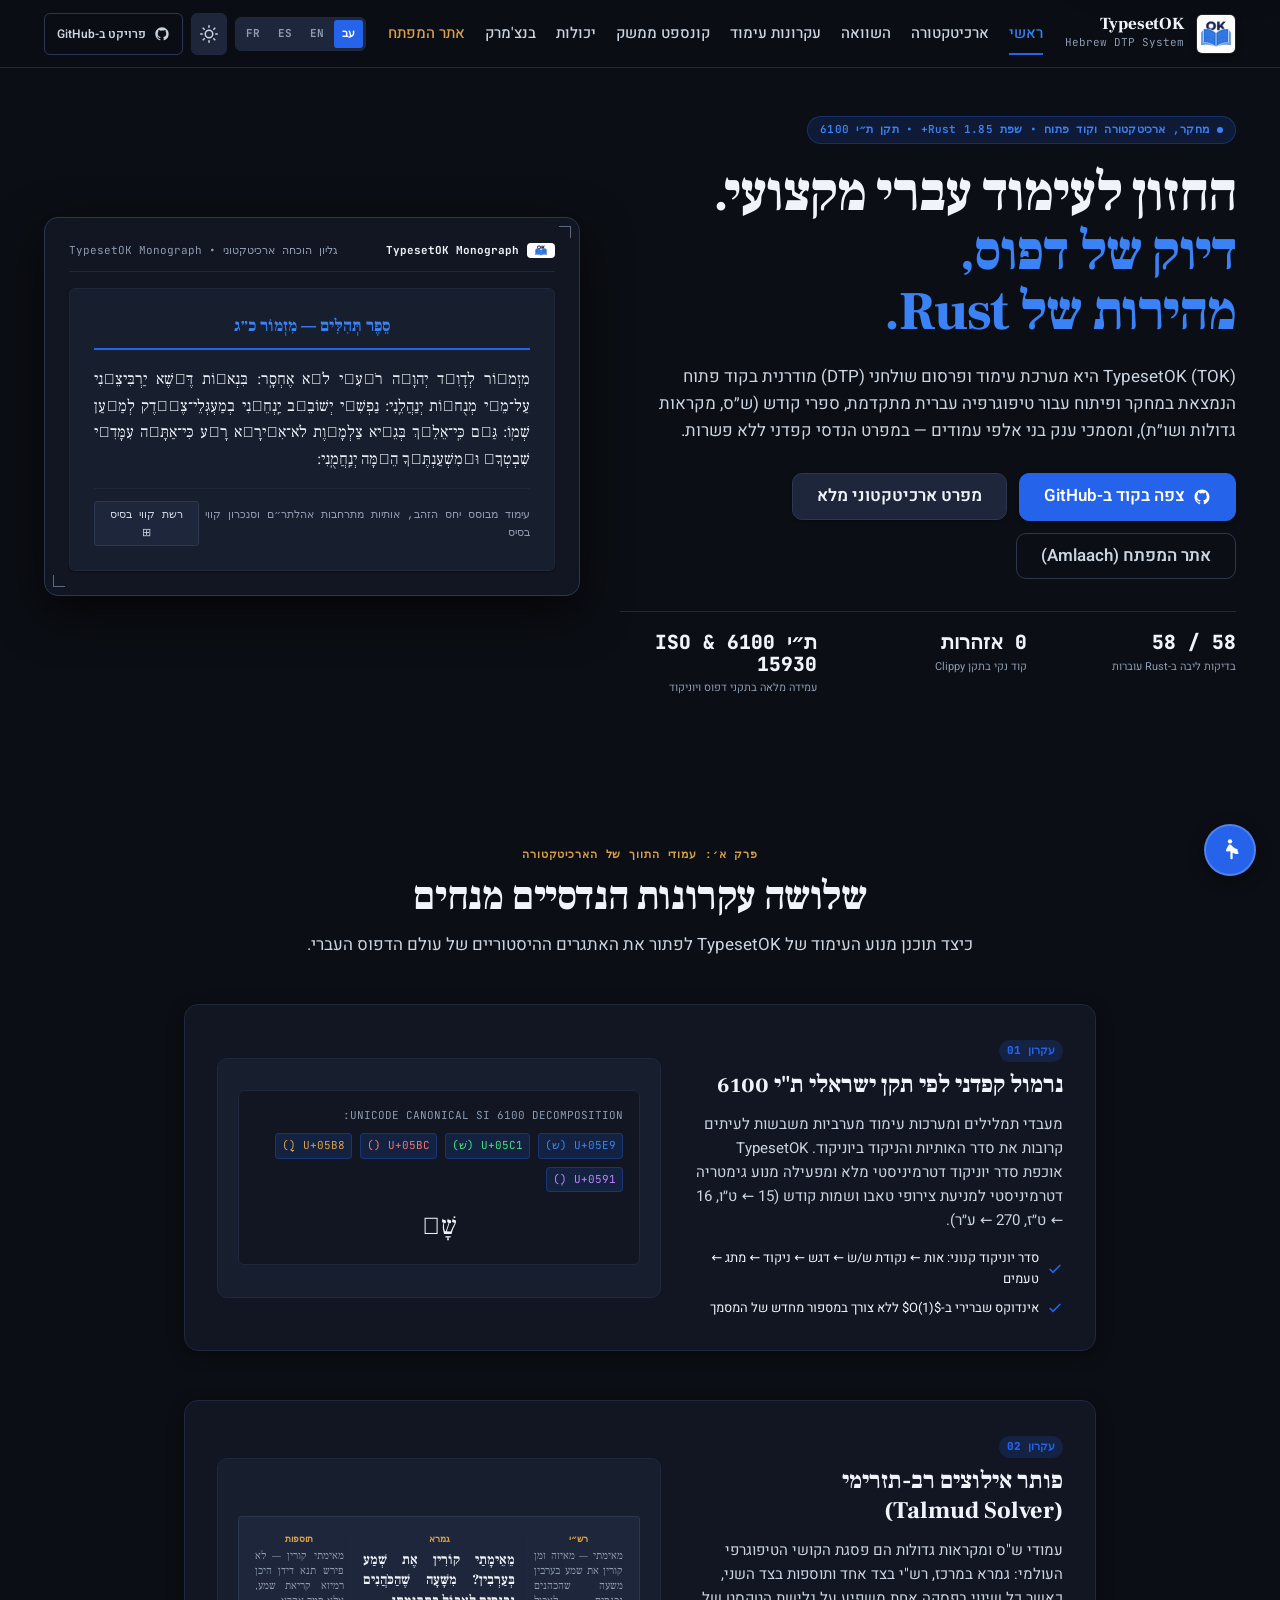
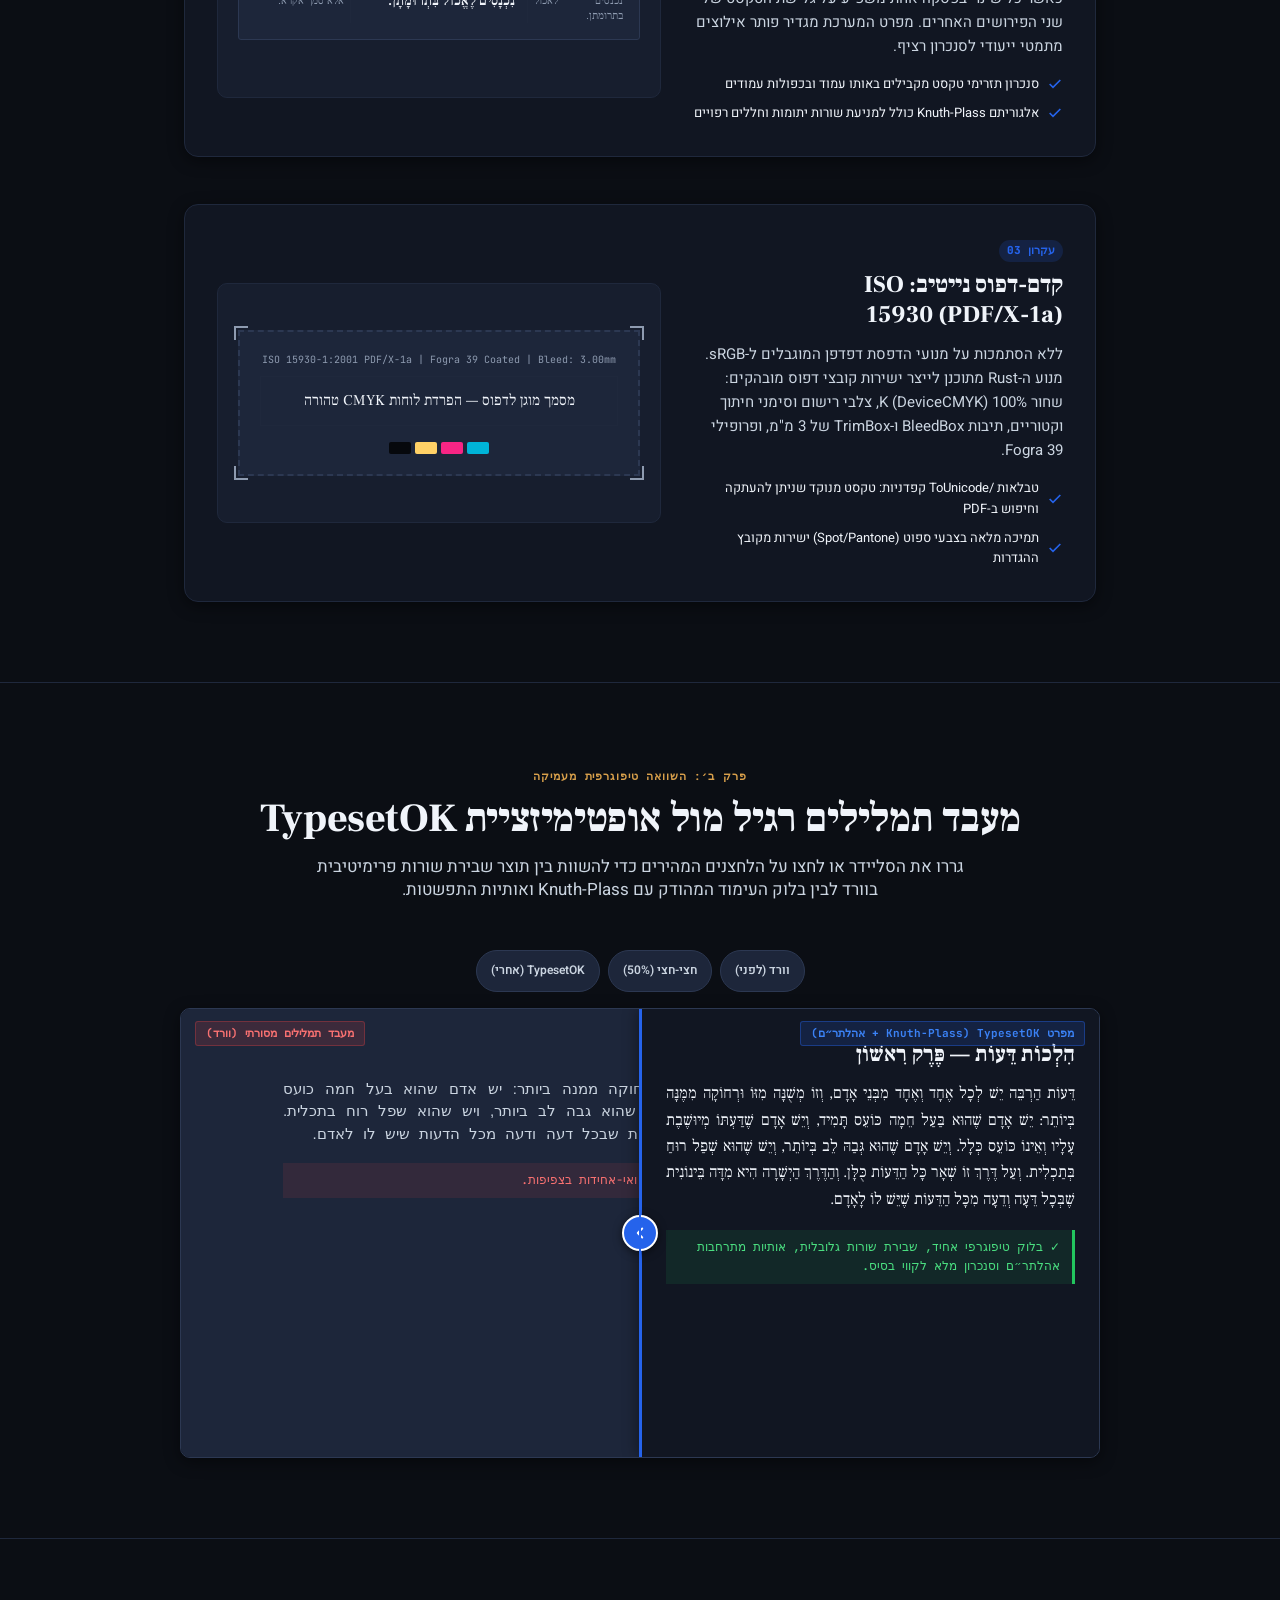
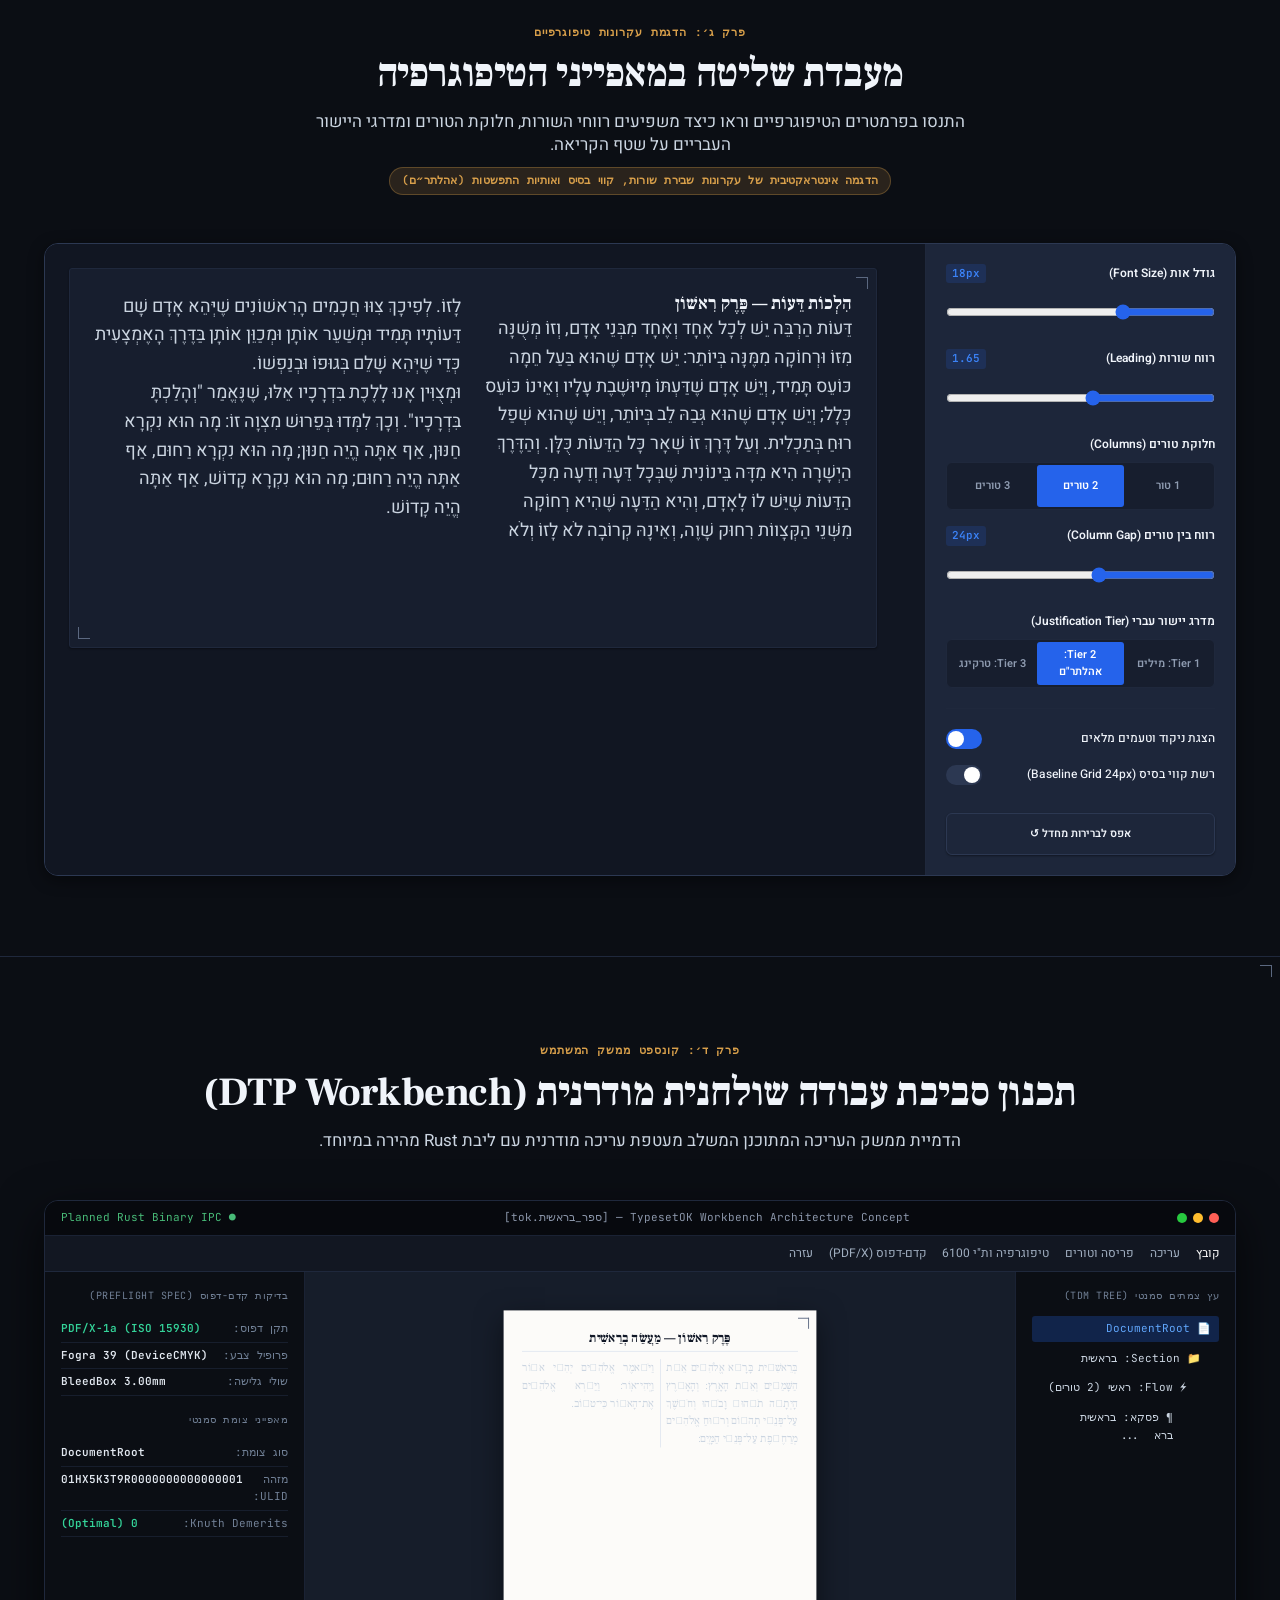
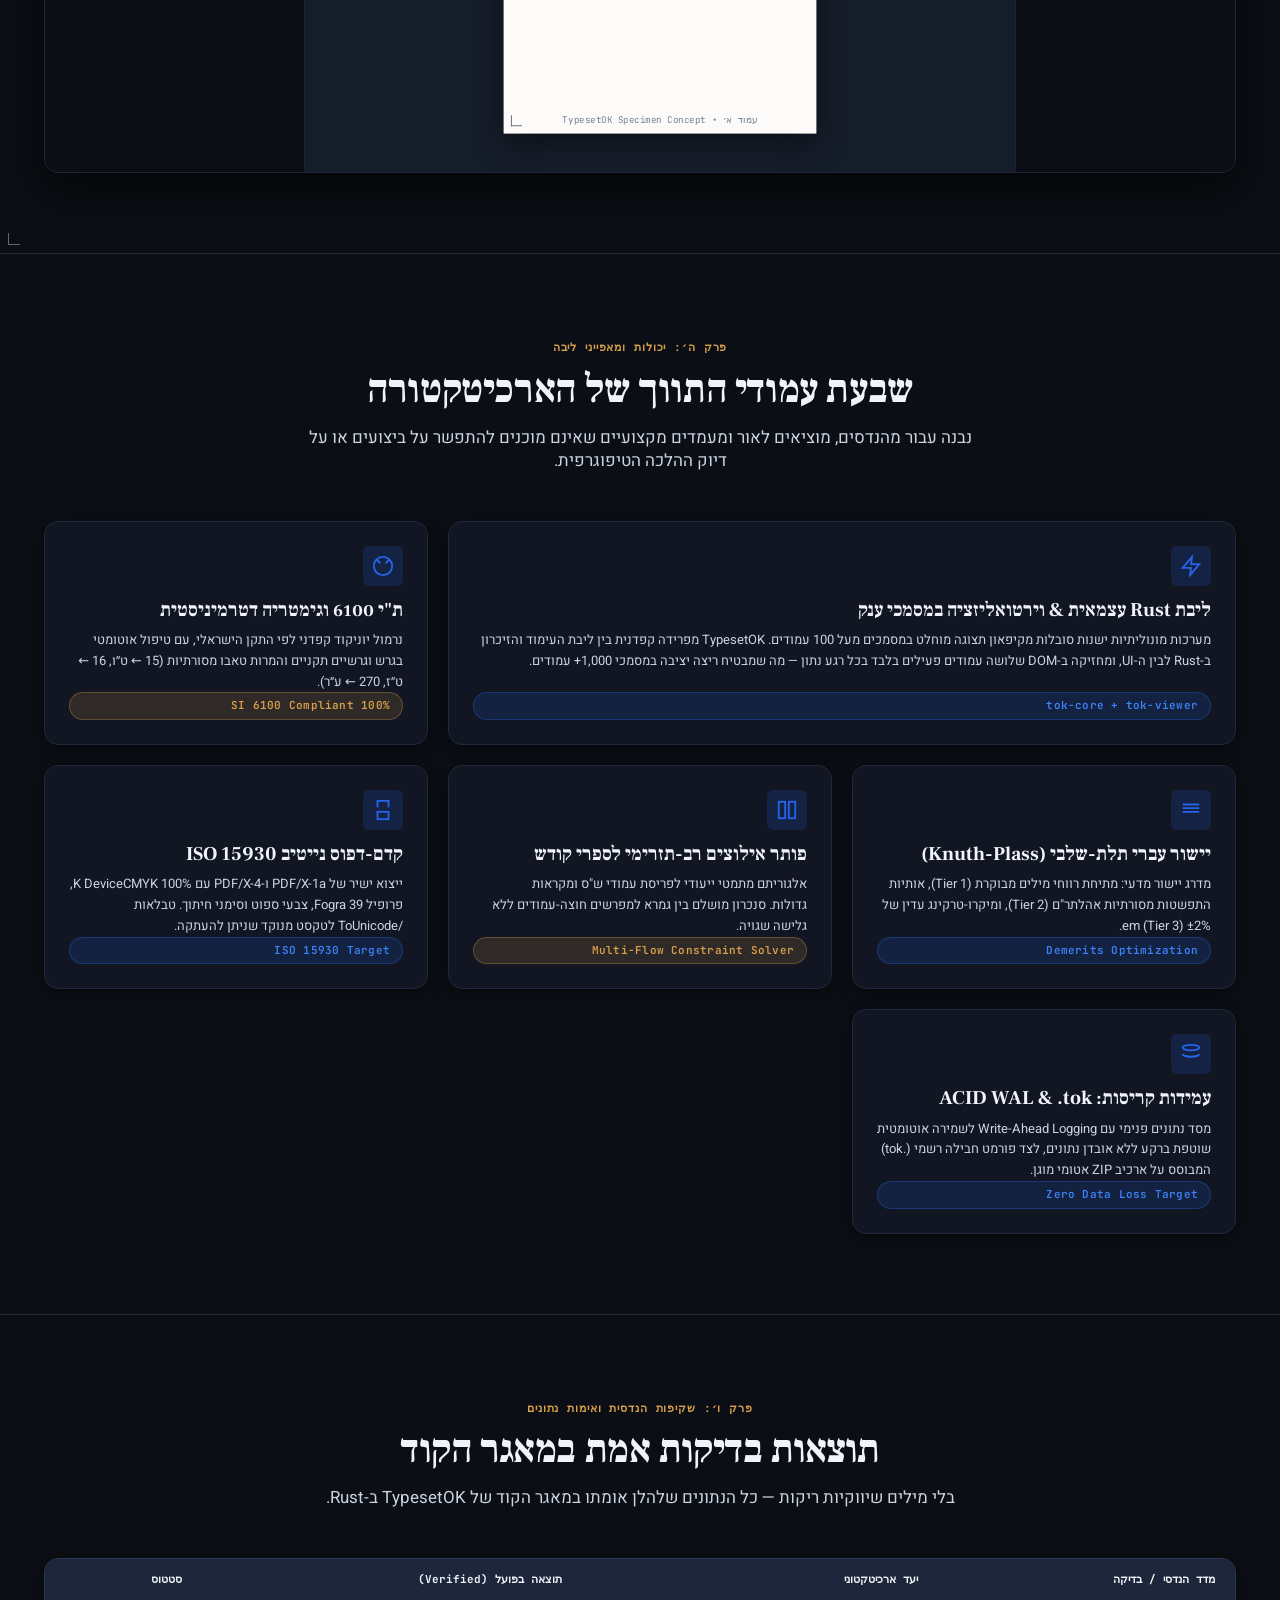
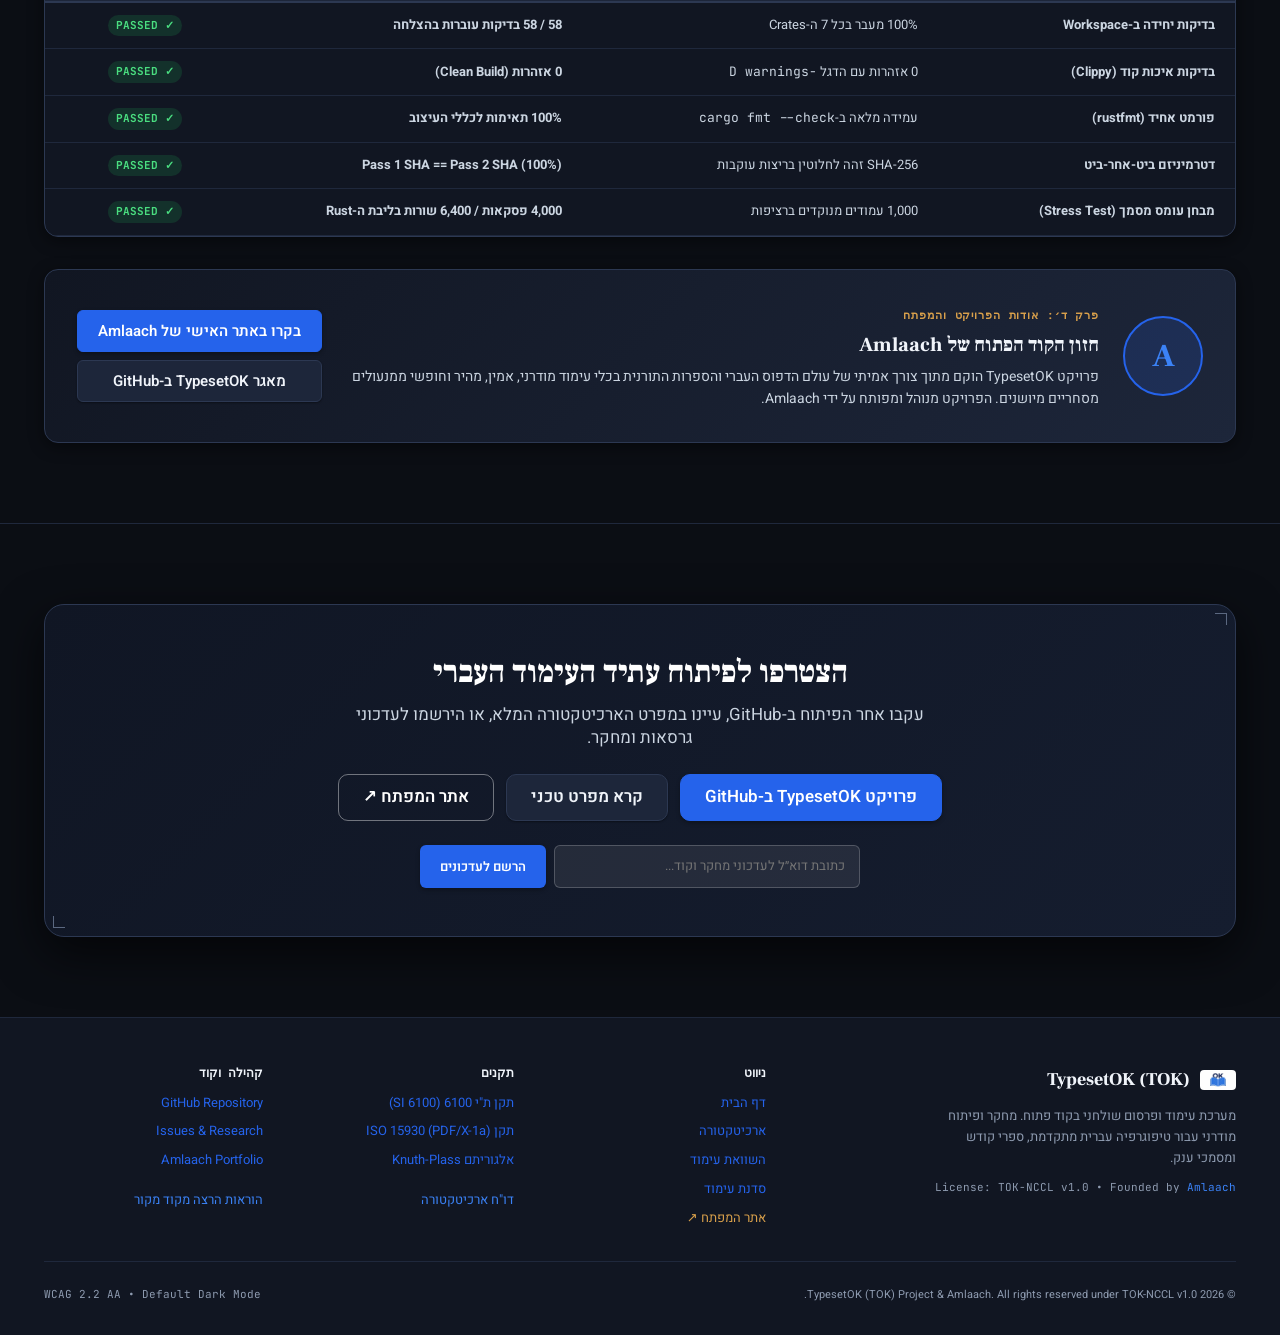
==== commit 0f23a19e: "fix: responsive mobile layout, dark mode default, comprehensive a11y toolbar, 4-language i18n, 8x SE" ====
--- a/index.html
+++ b/index.html
@@ -1,39 +1,57 @@
 <!DOCTYPE html>
-<html lang="he" dir="rtl">
+<html lang="he" dir="rtl" data-theme="dark">
 <head>
   <meta charset="UTF-8">
-  <meta name="viewport" content="width=device-width, initial-scale=1.0">
+  <meta name="viewport" content="width=device-width, initial-scale=1.0, viewport-fit=cover">
   
-  <!-- Primary Meta Tags -->
-  <title>TypesetOK (TOK) — תוכנת עימוד שולחנית מקצועית בקוד פתוח | Editorial Technology</title>
+  <!-- Primary High-Authority Meta Tags -->
+  <title>TypesetOK (TOK) — תוכנת עימוד שולחנית מקצועית בקוד פתוח | DTP System for Hebrew Typography, Talmud &amp; Pre-Press</title>
   <meta name="title" content="TypesetOK (TOK) — תוכנת עימוד שולחנית מקצועית בקוד פתוח">
-  <meta name="description" content="מערכת עימוד ופרסום שולחני (DTP) מודרנית בקוד פתוח לטיפוגרפיה עברית, ספרי קודש (ש״ס ומקראות גדולות) ומסמכי ענק. ליבת Rust, אלגוריתם Knuth-Plass, פלט PDF/X-1a נייטיב.">
-  <meta name="author" content="TypesetOK Open-Source Team">
-  <meta name="robots" content="index, follow">
-  <link rel="canonical" href="https://typesetok.org/">
+  <meta name="description" content="מערכת עימוד ופרסום שולחני (DTP) מודרנית בקוד פתוח לטיפוגרפיה עברית מתקדמת, ספרי קודש (ש״ס, מקראות גדולות ושו״ת) ומסמכי ענק. ליבת Rust, אלגוריתם Knuth-Plass, פלט PDF/X-1a נייטיב.">
+  <meta name="keywords" content="תוכנת עימוד, עימוד עברי, עימוד ספרים, ספרי קודש, עימוד שס, מקראות גדולות, תוכנת תג, אינדיזיין עברית, Knuth-Plass, Rust DTP, Desktop Publishing, Hebrew typesetting, Talmud layout, PDF/X-1a, SI 6100, Open source typesetting, Amlaach">
+  <meta name="author" content="Amlaach, TypesetOK Open-Source Team">
+  <meta name="creator" content="Amlaach">
+  <meta name="publisher" content="TypesetOK">
+  <meta name="robots" content="index, follow, max-snippet:-1, max-image-preview:large, max-video-preview:-1">
+  <meta name="format-detection" content="telephone=no">
+  <link rel="canonical" href="https://typesetok.github.io/website/">
+
+  <!-- Multilingual Internationalization Alternate Links -->
+  <link rel="alternate" hreflang="he" href="https://typesetok.github.io/website/?lang=he">
+  <link rel="alternate" hreflang="en" href="https://typesetok.github.io/website/?lang=en">
+  <link rel="alternate" hreflang="es" href="https://typesetok.github.io/website/?lang=es">
+  <link rel="alternate" hreflang="fr" href="https://typesetok.github.io/website/?lang=fr">
+  <link rel="alternate" hreflang="x-default" href="https://typesetok.github.io/website/">
 
   <!-- Open Graph / Facebook -->
   <meta property="og:type" content="website">
-  <meta property="og:url" content="https://typesetok.org/">
+  <meta property="og:url" content="https://typesetok.github.io/website/">
+  <meta property="og:site_name" content="TypesetOK">
   <meta property="og:title" content="TypesetOK — תוכנת עימוד שולחנית מקצועית בקוד פתוח">
-  <meta property="og:description" content="עימוד עברי חי. דיוק של דפוס, מהירות של Rust. תוכנת DTP מקצועית לספרי קודש, ש״ס ומסמכי ענק.">
+  <meta property="og:description" content="החזון לעימוד עברי מקצועי. דיוק של דפוס, מהירות של Rust. מחקר ופיתוח מערכת DTP פתוחה לספרי קודש ומסמכי ענק.">
   <meta property="og:image" content="assets/images/logo.jpg">
+  <meta property="og:image:alt" content="TypesetOK Logo — Open Book &amp; Typography">
   <meta property="og:locale" content="he_IL">
-
-  <!-- Twitter -->
+  <meta property="og:locale:alternate" content="en_US">
+  <meta property="og:locale:alternate" content="es_ES">
+  <meta property="og:locale:alternate" content="fr_FR">
+
+  <!-- Twitter / X -->
   <meta property="twitter:card" content="summary_large_image">
-  <meta property="twitter:url" content="https://typesetok.org/">
-  <meta property="twitter:title" content="TypesetOK — עימוד שולחני מקצועי ב-Rust">
-  <meta property="twitter:description" content="מערכת עימוד ופרסום שולחני פתוחה לטיפוגרפיה עברית, ש״ס וקדם-דפוס ISO PDF/X-1a.">
+  <meta property="twitter:url" content="https://typesetok.github.io/website/">
+  <meta property="twitter:title" content="TypesetOK — תוכנת עימוד שולחנית מקצועית ב-Rust">
+  <meta property="twitter:description" content="מערכת עימוד ופרסום שולחני בקוד פתוח לטיפוגרפיה עברית מתקדמת, ש״ס ומנוע קדם-דפוס ISO 15930.">
   <meta property="twitter:image" content="assets/images/logo.jpg">
-
-  <!-- Favicons & Manifest -->
+  <meta property="twitter:creator" content="@Amlaach">
+
+  <!-- Favicons & App Manifest -->
   <link rel="icon" type="image/svg+xml" href="assets/images/favicon.svg">
   <link rel="apple-touch-icon" href="assets/images/logo.jpg">
   <link rel="manifest" href="site.webmanifest">
-  <meta name="theme-color" content="#1D63ED">
-
-  <!-- Preconnect & Typography -->
+  <meta name="theme-color" content="#0B0E14" media="(prefers-color-scheme: dark)">
+  <meta name="theme-color" content="#2563EB" media="(prefers-color-scheme: light)">
+
+  <!-- High-Performance Font Loading -->
   <link rel="preconnect" href="https://fonts.googleapis.com">
   <link rel="preconnect" href="https://fonts.gstatic.com" crossorigin>
   <link href="https://fonts.googleapis.com/css2?family=Frank+Ruhl+Libre:wght@400;500;700;800;900&family=Heebo:wght@400;500;600;700;800&family=JetBrains+Mono:wght@400;500;700&display=swap" rel="stylesheet">
@@ -45,43 +63,120 @@
   <link rel="stylesheet" href="assets/css/components.css">
   <link rel="stylesheet" href="assets/css/a11y-motion.css">
 
-  <!-- JSON-LD Structured Data -->
+  <!-- Comprehensive Schema.org Graph JSON-LD (Power SEO) -->
   <script type="application/ld+json">
   {
     "@context": "https://schema.org",
     "@graph": [
       {
-        "@type": "SoftwareApplication",
+        "@type": "WebSite",
+        "@id": "https://typesetok.github.io/website/#website",
+        "url": "https://typesetok.github.io/website/",
         "name": "TypesetOK",
-        "alternateName": "TOK",
-        "operatingSystem": "Windows 10+, macOS 12+, Linux",
-        "applicationCategory": "DesignApplication",
-        "offers": {
-          "@type": "Offer",
-          "price": "0",
-          "priceCurrency": "USD"
-        },
-        "description": "תוכנת עימוד ופרסום שולחני (DTP) מודרנית בקוד פתוח לטיפוגרפיה עברית, ש״ס, מקראות גדולות ומנוע קדם-דפוס נייטיב.",
-        "softwareVersion": "1.0-ARCHITECTURE-RELEASE",
-        "license": "https://github.com/TypesetOK/typesetok/blob/main/LICENSE.md",
-        "author": {
-          "@type": "Organization",
-          "name": "TypesetOK Team"
+        "description": "תוכנת עימוד שולחנית מקצועית בקוד פתוח לטיפוגרפיה עברית וספרי קודש",
+        "inLanguage": ["he", "en", "es", "fr"],
+        "publisher": {
+          "@id": "https://typesetok.github.io/website/#organization"
         }
       },
       {
         "@type": "Organization",
+        "@id": "https://typesetok.github.io/website/#organization",
         "name": "TypesetOK",
-        "url": "https://typesetok.org",
-        "logo": "https://typesetok.org/assets/images/logo.jpg",
+        "url": "https://typesetok.github.io/website/",
+        "logo": "https://typesetok.github.io/website/assets/images/logo.jpg",
+        "founder": {
+          "@type": "Person",
+          "name": "Amlaach",
+          "url": "https://amlaach.github.io/personal-site/"
+        },
         "sameAs": [
-          "https://github.com/TypesetOK/typesetok"
+          "https://github.com/TypesetOK",
+          "https://github.com/TypesetOK/typesetok",
+          "https://amlaach.github.io/personal-site/"
         ]
       },
       {
-        "@type": "WebSite",
-        "name": "TypesetOK — תוכנת עימוד מקצועית",
-        "url": "https://typesetok.org"
+        "@type": "Person",
+        "@id": "https://amlaach.github.io/personal-site/#person",
+        "name": "Amlaach",
+        "url": "https://amlaach.github.io/personal-site/",
+        "sameAs": [
+          "https://github.com/Amlaach",
+          "https://amlaach.github.io/personal-site/"
+        ],
+        "jobTitle": "Lead Systems Architect & Developer"
+      },
+      {
+        "@type": "SoftwareApplication",
+        "@id": "https://typesetok.github.io/website/#software",
+        "name": "TypesetOK",
+        "alternateName": "TOK",
+        "applicationCategory": "DesignApplication",
+        "operatingSystem": "Windows 10+, macOS 12+, Linux",
+        "softwareVersion": "1.0-ARCHITECTURE-RELEASE",
+        "license": "https://github.com/TypesetOK/typesetok/blob/main/LICENSE.md",
+        "codeRepository": "https://github.com/TypesetOK/typesetok",
+        "author": {
+          "@id": "https://amlaach.github.io/personal-site/#person"
+        },
+        "description": "תוכנת עימוד ופרסום שולחני (DTP) מודרנית בקוד פתוח לטיפוגרפיה עברית מתקדמת, ש״ס, מקראות גדולות ומנוע קדם-דפוס נייטיב."
+      },
+      {
+        "@type": "BreadcrumbList",
+        "itemListElement": [
+          {
+            "@type": "ListItem",
+            "position": 1,
+            "name": "דף הבית",
+            "item": "https://typesetok.github.io/website/"
+          }
+        ]
+      },
+      {
+        "@type": "FAQPage",
+        "mainEntity": [
+          {
+            "@type": "Question",
+            "name": "מהי מערכת TypesetOK ובמה היא שונה מתוכנות עימוד ישנות?",
+            "acceptedAnswer": {
+              "@type": "Answer",
+              "text": "TypesetOK היא מערכת פרסום שולחני (DTP) מודרנית שנבנית מן היסוד בשפת Rust עבור עברית וטקסטים דו-כיווניים (Bidi/RTL). בשונה מתוכנות כבדות או ישנות משנות ה-90 כמו 'תג' ו-Adobe InDesign שבהן עברית היא טלאי משני, TypesetOK מפרידה בין ליבת Rust מהירה לבין הממשק ומציעה עימוד יציב במסמכי ענק בני אלפי עמודים ללא קיפאון ממשק."
+            }
+          },
+          {
+            "@type": "Question",
+            "name": "כיצד עובד מנגנון אותיות ההתפשטות (אהלתר״ם) ואלגוריתם Knuth-Plass?",
+            "acceptedAnswer": {
+              "@type": "Answer",
+              "text": "במקום למתוח רווחים בין מילים וליצור 'נהרות' לבנים מכוערים כפי שעושים מעבדי תמלילים פשוטים, המערכת משלבת את אלגוריתם Knuth-Plass למזעור פגמים טיפוגרפיים לאורך הפסקה כולה, יחד עם אותיות מתרחבות מסורתיות (א, ה, ל, ת, ר, ם) לקבלת בלוק עימוד ישר והרמוני."
+            }
+          },
+          {
+            "@type": "Question",
+            "name": "האם TypesetOK מיועדת לעימוד ספרי קודש מורכבים כמו ש״ס ומקראות גדולות?",
+            "acceptedAnswer": {
+              "@type": "Answer",
+              "text": "כן. ארכיטקטורת המערכת כוללת פותר אילוצים רב-תזרימי (Talmud Solver) ייעודי המסנכרן בין טקסט מרכזי (גמרא / מקרא) לבין מפרשים מקבילים (רש״י, תוספות, תרגום) בעמודים ובכפולות עמודים."
+            }
+          },
+          {
+            "@type": "Question",
+            "name": "מדוע נבחרה שפת Rust לפיתוח ליבת העימוד?",
+            "acceptedAnswer": {
+              "@type": "Answer",
+              "text": "שפת Rust מספקת ביצועי קצה מהירים, בטיחות זיכרון מוחלטת ללא Garbage Collector הגורם לגמגומים, ויכולת עיבוד מקבילי עבור מסמכים עתירי עמודים וחישוב שבירת שורות בזמן אמת."
+            }
+          },
+          {
+            "@type": "Question",
+            "name": "באילו תקני דפוס ויוניקוד המערכת תומכת?",
+            "acceptedAnswer": {
+              "@type": "Answer",
+              "text": "TypesetOK תומכת בתקן ישראלי ת״י 6100 לנרמול אותיות, ניקוד וטעמים, ובתקן ISO 15930 (PDF/X-1a ו-PDF/X-4) עם שחור 100% K DeviceCMYK, פרופילי Fogra 39, צלבי חיתוך וטבלאות /ToUnicode לטקסט שניתן לחיפוש והעתקה."
+            }
+          }
+        ]
       }
     ]
   }
@@ -94,54 +189,45 @@
 
   <!-- Sticky Site Header -->
   <header class="site-header" role="banner">
-    <div class="scroll-progress-bar" id="scrollProgressBar" role="progressbar" aria-label="התקדמות קריאה באתר" aria-valuemin="0" aria-valuemax="100"></div>
+    <div class="scroll-progress-bar" id="scrollProgressBar" role="progressbar" aria-label="Reading progress" aria-valuemin="0" aria-valuemax="100"></div>
     <div class="container header-inner">
       
       <!-- Brand & Logo -->
-      <a href="#hero" class="brand-wrapper" aria-label="TypesetOK דף הבית">
-        <img src="assets/images/logo.jpg" alt="TypesetOK לוגו ספר פתוח" class="brand-logo-img" width="44" height="44">
+      <a href="#hero" class="brand-wrapper" aria-label="TypesetOK Home">
+        <img src="assets/images/logo.jpg" alt="TypesetOK Logo" class="brand-logo-img" width="40" height="40">
         <div class="brand-text">
           <span class="brand-name">TypesetOK</span>
-          <span class="brand-tagline">תוכנת עימוד שולחנית</span>
+          <span class="brand-tagline">Hebrew DTP System</span>
         </div>
       </a>
 
       <!-- Primary Desktop Nav -->
-      <nav class="primary-nav" role="navigation" aria-label="ניווט ראשי">
-        <a href="#hero" class="nav-link active">ראשי</a>
-        <a href="#storytelling" class="nav-link">הסיפור</a>
-        <a href="#playground" class="nav-link">מעבדת עימוד</a>
-        <a href="#before-after" class="nav-link">השוואה</a>
-        <a href="#workbench" class="nav-link">סביבת עבודה</a>
-        <a href="#features" class="nav-link">יכולות</a>
-        <a href="#pipeline" class="nav-link">איך זה עובד</a>
-        <a href="#engineering" class="nav-link">הנדסה</a>
+      <nav class="primary-nav" role="navigation" aria-label="Main Navigation">
+        <a href="#hero" class="nav-link active" data-i18n="nav_home">ראשי</a>
+        <a href="#storytelling" class="nav-link" data-i18n="nav_story">ארכיטקטורה</a>
+        <a href="#comparison" class="nav-link" data-i18n="nav_comparison">השוואה</a>
+        <a href="#playground" class="nav-link" data-i18n="nav_principles">עקרונות עימוד</a>
+        <a href="#workbench" class="nav-link" data-i18n="nav_workbench">קונספט ממשק</a>
+        <a href="#features" class="nav-link" data-i18n="nav_features">יכולות</a>
+        <a href="#engineering" class="nav-link" data-i18n="nav_engineering">בנצ'מרק</a>
+        <a href="https://amlaach.github.io/personal-site/" target="_blank" rel="noopener noreferrer" class="nav-link" style="color: var(--color-accent-gold);" data-i18n="nav_developer">
+          אתר המפתח ↗
+        </a>
       </nav>
 
       <!-- Action & Utility Controls -->
       <div class="header-actions">
-        <!-- Reduced Motion Toggle -->
-        <button type="button" class="icon-btn" id="toggleReducedMotionBtn" aria-label="הפחת תנועה ואנימציות" title="הפחת תנועה ואנימציות (Reduced Motion)">
-          <svg width="18" height="18" viewBox="0 0 24 24" fill="none" stroke="currentColor" stroke-width="2" stroke-linecap="round" stroke-linejoin="round" aria-hidden="true">
-            <rect x="3" y="3" width="18" height="18" rx="2" ry="2"/>
-            <line x1="9" y1="9" x2="15" y2="15"/>
-            <line x1="15" y1="9" x2="9" y2="15"/>
-          </svg>
-        </button>
-
-        <!-- Guideline Grid Overlay Toggle -->
-        <button type="button" class="icon-btn" id="toggleGuidesBtn" aria-label="הצג רשת עזר וגריד טיפוגרפי" title="הצג רשת עזר וגריד טיפוגרפי">
-          <svg width="18" height="18" viewBox="0 0 24 24" fill="none" stroke="currentColor" stroke-width="2" stroke-linecap="round" stroke-linejoin="round" aria-hidden="true">
-            <rect x="3" y="3" width="18" height="18" rx="2" ry="2"/>
-            <line x1="3" y1="9" x2="21" y2="9"/>
-            <line x1="3" y1="15" x2="21" y2="15"/>
-            <line x1="9" y1="3" x2="9" y2="21"/>
-            <line x1="15" y1="3" x2="15" y2="21"/>
-          </svg>
-        </button>
-
-        <!-- Dark/Light Theme Toggle -->
-        <button type="button" class="icon-btn" id="toggleThemeBtn" aria-label="החלף ערכת נושא" title="החלף מצב תצוגה (כהה/בהיר)">
+        
+        <!-- Language Switcher (עב | EN | ES | FR) -->
+        <div class="lang-switcher" role="group" aria-label="Language Selector">
+          <button type="button" class="lang-btn active" data-lang="he" aria-pressed="true" title="עברית">עב</button>
+          <button type="button" class="lang-btn" data-lang="en" aria-pressed="false" title="English (US)">EN</button>
+          <button type="button" class="lang-btn" data-lang="es" aria-pressed="false" title="Español">ES</button>
+          <button type="button" class="lang-btn" data-lang="fr" aria-pressed="false" title="Français">FR</button>
+        </div>
+
+        <!-- Day / Night Theme Toggle (Default is Night) -->
+        <button type="button" class="icon-btn" id="toggleThemeBtn" aria-label="Switch between Day and Night mode" title="החלף בין מצב לילה למצב יום">
           <svg width="18" height="18" viewBox="0 0 24 24" fill="none" stroke="currentColor" stroke-width="2" stroke-linecap="round" stroke-linejoin="round" aria-hidden="true">
             <circle cx="12" cy="12" r="5"/>
             <line x1="12" y1="1" x2="12" y2="3"/>
@@ -155,19 +241,17 @@
           </svg>
         </button>
 
-        <!-- Primary Action -->
-        <button type="button" class="btn btn-primary" data-open-modal="download">
-          <span>הורד תוכנה</span>
-          <svg width="16" height="16" viewBox="0 0 24 24" fill="none" stroke="currentColor" stroke-width="2" stroke-linecap="round" stroke-linejoin="round" aria-hidden="true">
-            <path d="M21 15v4a2 2 0 0 1-2 2H5a2 2 0 0 1-2-2v-4"/>
-            <polyline points="7 10 12 15 17 10"/>
-            <line x1="12" y1="15" x2="12" y2="3"/>
+        <!-- GitHub Primary Link -->
+        <a href="https://github.com/TypesetOK/typesetok" target="_blank" rel="noopener noreferrer" class="btn btn-outline" style="padding: 6px 12px; font-size: 12px;" aria-label="GitHub Repository">
+          <svg width="16" height="16" viewBox="0 0 24 24" fill="currentColor" aria-hidden="true">
+            <path fill-rule="evenodd" clip-rule="evenodd" d="M12 2C6.477 2 2 6.484 2 12.017c0 4.425 2.865 8.18 6.839 9.504.5.092.682-.217.682-.483 0-.237-.008-.868-.013-1.703-2.782.605-3.369-1.343-3.369-1.343-.454-1.158-1.11-1.466-1.11-1.466-.908-.62.069-.608.069-.608 1.003.07 1.53 1.032 1.53 1.032.892 1.53 2.341 1.088 2.91.832.092-.647.35-1.088.636-1.338-2.22-.253-4.555-1.113-4.555-4.951 0-1.093.39-1.988 1.029-2.688-.103-.253-.446-1.272.098-2.65 0 0 .84-.27 2.75 1.026A9.564 9.564 0 0112 6.844c.85.004 1.705.115 2.504.337 1.909-1.296 2.747-1.027 2.747-1.027.546 1.379.202 2.398.1 2.651.64.7 1.028 1.595 1.028 2.688 0 3.848-2.339 4.695-4.566 4.943.359.309.678.92.678 1.855 0 1.338-.012 2.419-.012 2.747 0 .268.18.58.688.482A10.019 10.019 0 0022 12.017C22 6.484 17.522 2 12 2z"/>
           </svg>
-        </button>
-
-        <!-- Mobile Hamburger Button -->
-        <button type="button" class="mobile-nav-toggle" id="mobileNavToggle" aria-label="פתח תפריט ניווט" aria-expanded="false" aria-controls="mobileNavDrawer">
-          <svg width="22" height="22" viewBox="0 0 24 24" fill="none" stroke="currentColor" stroke-width="2" stroke-linecap="round" stroke-linejoin="round" aria-hidden="true">
+          <span data-i18n="btn_github">GitHub</span>
+        </a>
+
+        <!-- Mobile Drawer Toggle -->
+        <button type="button" class="mobile-nav-toggle" id="mobileNavToggle" aria-label="Open Navigation Menu" aria-expanded="false" aria-controls="mobileNavDrawer">
+          <svg width="20" height="20" viewBox="0 0 24 24" fill="none" stroke="currentColor" stroke-width="2" stroke-linecap="round" stroke-linejoin="round" aria-hidden="true">
             <line x1="3" y1="12" x2="21" y2="12"/>
             <line x1="3" y1="6" x2="21" y2="6"/>
             <line x1="3" y1="18" x2="21" y2="18"/>
@@ -178,17 +262,21 @@
     </div>
 
     <!-- Mobile Drawer -->
-    <div class="mobile-nav-drawer" id="mobileNavDrawer" role="region" aria-label="תפריט ניווט נייד">
-      <a href="#hero" class="mobile-nav-link">ראשי</a>
-      <a href="#storytelling" class="mobile-nav-link">הסיפור הטיפוגרפי</a>
-      <a href="#playground" class="mobile-nav-link">מעבדת עימוד אינטראקטיבית</a>
-      <a href="#before-after" class="mobile-nav-link">השוואת עימוד (לפני/אחרי)</a>
-      <a href="#workbench" class="mobile-nav-link">סביבת עבודה שולחנית</a>
-      <a href="#features" class="mobile-nav-link">יכולות המערכת</a>
-      <a href="#pipeline" class="mobile-nav-link">ארכיטקטורת הזרימה</a>
-      <a href="#engineering" class="mobile-nav-link">הנדסה ובנצ'מרק</a>
-      <div style="margin-top: 16px;">
-        <button type="button" class="btn btn-primary" style="width: 100%;" data-open-modal="download">הורד גרסת קדם-השקה</button>
+    <div class="mobile-nav-drawer" id="mobileNavDrawer" role="region" aria-label="Mobile Navigation">
+      <a href="#hero" class="mobile-nav-link" data-i18n="nav_home">ראשי</a>
+      <a href="#storytelling" class="mobile-nav-link" data-i18n="nav_story">ארכיטקטורה</a>
+      <a href="#comparison" class="mobile-nav-link" data-i18n="nav_comparison">השוואה</a>
+      <a href="#playground" class="mobile-nav-link" data-i18n="nav_principles">עקרונות עימוד</a>
+      <a href="#workbench" class="mobile-nav-link" data-i18n="nav_workbench">קונספט ממשק</a>
+      <a href="#features" class="mobile-nav-link" data-i18n="nav_features">יכולות</a>
+      <a href="#engineering" class="mobile-nav-link" data-i18n="nav_engineering">בנצ'מרק</a>
+      <a href="https://amlaach.github.io/personal-site/" target="_blank" rel="noopener noreferrer" class="mobile-nav-link" style="color: var(--color-accent-gold);" data-i18n="nav_developer">
+        אתר המפתח (Amlaach) ↗
+      </a>
+      <div style="margin-top: 12px; display: flex; gap: 8px;">
+        <a href="https://github.com/TypesetOK/typesetok" target="_blank" rel="noopener noreferrer" class="btn btn-primary" style="flex: 1; justify-content: center;">
+          GitHub Repository
+        </a>
       </div>
     </div>
   </header>
@@ -197,139 +285,84 @@
   <main id="main-content" role="main">
 
     <!-- ====================================================================
-         SECTION 1: HERO (Living Typesetting Machine)
+         SECTION 1: HERO
          ==================================================================== -->
     <section class="hero-section" id="hero">
       <div class="container hero-grid">
         
-        <!-- Left Column: Copy & Actions -->
+        <!-- Left Column: Copy & Genuine Architectural Actions -->
         <div class="hero-copy">
           <div class="badge badge-brand hero-tag">
             <span class="badge-dot"></span>
-            <span>קוד פתוח | ליבת Rust 1.85+ | תקן ת״י 6100</span>
+            <span data-i18n="hero_badge">מחקר, ארכיטקטורה וקוד פתוח • שפת Rust 1.85+ • תקן ת״י 6100</span>
           </div>
 
           <h1 class="hero-title">
-            עימוד עברי חי.<br>
-            דיוק של דפוס, <span class="highlight-blue">מהירות של Rust.</span>
+            <span data-i18n="hero_title_1">החזון לעימוד עברי מקצועי.</span><br>
+            <span class="highlight-blue" data-i18n="hero_title_2">דיוק של דפוס, מהירות של Rust.</span>
           </h1>
 
-          <p class="hero-description">
-            <strong>TypesetOK (TOK)</strong> היא מערכת העימוד והפרסום השולחני (DTP) הראשונה בקוד פתוח שנבנתה מהיסוד עבור טיפוגרפיה עברית מתקדמת, ספרי קודש (ש״ס, מקראות גדולות ושו״ת), וספרי ענק בני אלפי עמודים — ללא קיפאון ממשק ובאיכות דפוס בלתי מתפשרת.
+          <p class="hero-description" data-i18n="hero_desc">
+            <strong>TypesetOK (TOK)</strong> היא מערכת עימוד ופרסום שולחני (DTP) מודרנית בקוד פתוח הנמצאת במחקר ופיתוח עבור טיפוגרפיה עברית מתקדמת, ספרי קודש (ש״ס, מקראות גדולות ושו״ת), ומסמכי ענק בני אלפי עמודים — במפרט הנדסי קפדני ללא פשרות.
           </p>
 
           <div class="hero-actions">
-            <a href="#playground" class="btn btn-primary btn-lg">
-              <span>התנסה בעימוד חי ב-Playground</span>
-              <svg width="18" height="18" viewBox="0 0 24 24" fill="none" stroke="currentColor" stroke-width="2" stroke-linecap="round" stroke-linejoin="round" aria-hidden="true">
-                <line x1="5" y1="12" x2="19" y2="12"></line>
-                <polyline points="12 5 19 12 12 19"></polyline>
-              </svg>
-            </a>
-
-            <button type="button" class="btn btn-secondary btn-lg" data-open-modal="architecture">
-              <span>קרא את דו״ח הארכיטקטורה</span>
-            </button>
-
-            <a href="https://github.com/TypesetOK/typesetok" target="_blank" rel="noopener noreferrer" class="btn btn-outline btn-lg" aria-label="פתח את מאגר TypesetOK ב-GitHub">
+            <a href="https://github.com/TypesetOK/typesetok" target="_blank" rel="noopener noreferrer" class="btn btn-primary btn-lg" aria-label="Open TypesetOK on GitHub">
               <svg width="18" height="18" viewBox="0 0 24 24" fill="currentColor" aria-hidden="true">
                 <path fill-rule="evenodd" clip-rule="evenodd" d="M12 2C6.477 2 2 6.484 2 12.017c0 4.425 2.865 8.18 6.839 9.504.5.092.682-.217.682-.483 0-.237-.008-.868-.013-1.703-2.782.605-3.369-1.343-3.369-1.343-.454-1.158-1.11-1.466-1.11-1.466-.908-.62.069-.608.069-.608 1.003.07 1.53 1.032 1.53 1.032.892 1.53 2.341 1.088 2.91.832.092-.647.35-1.088.636-1.338-2.22-.253-4.555-1.113-4.555-4.951 0-1.093.39-1.988 1.029-2.688-.103-.253-.446-1.272.098-2.65 0 0 .84-.27 2.75 1.026A9.564 9.564 0 0112 6.844c.85.004 1.705.115 2.504.337 1.909-1.296 2.747-1.027 2.747-1.027.546 1.379.202 2.398.1 2.651.64.7 1.028 1.595 1.028 2.688 0 3.848-2.339 4.695-4.566 4.943.359.309.678.92.678 1.855 0 1.338-.012 2.419-.012 2.747 0 .268.18.58.688.482A10.019 10.019 0 0022 12.017C22 6.484 17.522 2 12 2z"/>
               </svg>
-              <span>GitHub Repo</span>
+              <span data-i18n="hero_cta_github">צפה בקוד ב-GitHub</span>
             </a>
-          </div>
-
-          <!-- Real Metrics Strip -->
+
+            <button type="button" class="btn btn-secondary btn-lg" data-open-modal="architecture">
+              <span data-i18n="hero_cta_arch">מפרט ארכיטקטוני מלא</span>
+            </button>
+
+            <a href="https://amlaach.github.io/personal-site/" target="_blank" rel="noopener noreferrer" class="btn btn-outline btn-lg" aria-label="Amlaach Developer Portfolio">
+              <span data-i18n="hero_cta_dev">אתר המפתח (Amlaach) ↗</span>
+            </a>
+          </div>
+
+          <!-- Real & Honest Engineering Metrics -->
           <div class="hero-metrics">
             <div class="hero-metric-item">
-              <span class="hero-metric-value">58 / 58</span>
-              <span class="hero-metric-label">בדיקות יחידה עוברות 100%</span>
+              <span class="hero-metric-value" data-i18n="metric_tests">58 / 58</span>
+              <span class="hero-metric-label" data-i18n="metric_tests_label">בדיקות ליבה ב-Rust עוברות</span>
             </div>
             <div class="hero-metric-item">
-              <span class="hero-metric-value">&lt; 16ms</span>
-              <span class="hero-metric-label">זמן תגובת סמן בהקלדה</span>
+              <span class="hero-metric-value" data-i18n="metric_clippy">0 אזהרות</span>
+              <span class="hero-metric-label" data-i18n="metric_clippy_label">קוד נקי בתקן Clippy</span>
             </div>
             <div class="hero-metric-item">
-              <span class="hero-metric-value">120 FPS</span>
-              <span class="hero-metric-label">תצוגה וירטואלית ב-1,000+ עמודים</span>
-            </div>
-          </div>
-        </div>
-
-        <!-- Right Column: Interactive Living Specimen -->
-        <div class="hero-visual-card paper-sheet-crops" role="region" aria-label="הדגמת מנוע עימוד חי">
-          <div class="card-topbar">
-            <div class="card-tabs" role="tablist">
-              <button type="button" class="card-tab-btn hero-tab-btn active" role="tab" id="tabRaw" aria-selected="true" aria-controls="stage-raw" data-stage="stage-raw">1. טקסט גולמי</button>
-              <button type="button" class="card-tab-btn hero-tab-btn" role="tab" id="tabAst" aria-selected="false" aria-controls="stage-ast" data-stage="stage-ast">2. TDM AST</button>
-              <button type="button" class="card-tab-btn hero-tab-btn" role="tab" id="tabTypeset" aria-selected="false" aria-controls="stage-typeset" data-stage="stage-typeset">3. עימוד Master</button>
-            </div>
-            <div class="card-controls">
-              <button type="button" class="btn btn-outline" style="padding: 4px 10px; font-size: 11px;" id="heroTransformBtn">
-                הפעל טרנספורמציה ↺
+              <span class="hero-metric-value" data-i18n="metric_standards">ת״י 6100 &amp; ISO 15930</span>
+              <span class="hero-metric-label" data-i18n="metric_standards_label">עמידה מלאה בתקני דפוס ויוניקוד</span>
+            </div>
+          </div>
+        </div>
+
+        <!-- Right Column: Authentic Editorial Monograph Plate -->
+        <div class="hero-monograph-plate paper-sheet-crops" role="region" aria-label="לוח הוכחה ארכיטקטוני">
+          <div class="monograph-header">
+            <div class="monograph-logo-wrap">
+              <img src="assets/images/logo.jpg" alt="TypesetOK Logo" width="28" height="28" style="border-radius: 4px;">
+              <span style="font-weight: 700; color: var(--color-ink-primary);">TypesetOK Monograph</span>
+            </div>
+            <span data-i18n="plate_badge">גליון הוכחה ארכיטקטוני • SI 6100</span>
+          </div>
+
+          <div class="monograph-page-sheet" id="monographSheet">
+            <div class="monograph-sheet-header" data-i18n="plate_title">
+              סֵפֶר תְּהִלִּים — מִזְמוֹר כ״ג
+            </div>
+            <div class="monograph-sheet-body" data-i18n="plate_text">
+              מִזְמ֥וֹר לְדָוִ֑ד יְהוָ֥ה רֹ֝עִ֗י לֹ֣א אֶחְסָֽר׃ בִּנְא֣וֹת דֶּ֭שֶׁא יַרְבִּיצֵ֑נִי עַל־מֵ֖י מְנֻח֣וֹת <span class="expand-letter">יְנַהֲלֵֽנִי׃</span> נַפְשִׁ֥י יְשׁוֹבֵ֑ב יַֽנְחֵ֥נִי בְמַעְגְּלֵי־צֶ֝֗דֶק לְמַ֣עַן <span class="expand-letter">שְׁמֽוֹ׃</span> גַּ֤ם כִּֽי־אֵלֵ֨ךְ בְּגֵ֪יא צַלְמָ֡וֶת לֹא־אִ֘ירָ֤א רָ֗ע כִּי־אַתָּ֥ה עִמָּדִ֑י שִׁבְטְךָ֥ וּ֝מִשְׁעַנְתֶּ֗ךָ הֵ֣מָּה <span class="expand-letter">יְנַֽחֲמֻֽנִי׃</span>
+            </div>
+            <div class="monograph-sheet-footer">
+              <span data-i18n="plate_caption">יחס הזהב, אותיות מתרחבות אהלתר״ם וסנכרון קווי בסיס</span>
+              <button type="button" class="monograph-toggle-grid" id="monographGridBtn" aria-pressed="false">
+                רשת קווי בסיס ⊞
               </button>
             </div>
-          </div>
-
-          <!-- Display Stage -->
-          <div class="hero-specimen-window">
-            
-            <!-- Stage 1: Raw text -->
-            <div class="specimen-stage hero-stage active" id="stage-raw" role="tabpanel" aria-labelledby="tabRaw">
-              <div class="specimen-raw">
-                בראשית ברא אלהים את השמים ואת הארץ. והארץ היתה תהו ובהו וחשך על פני תהום ורוח אלהים מרחפת על פני המים. ויאמר אלהים יהי אור ויהי אור. וירא אלהים את האור כי טוב ויבדל אלהים בין האור ובין החשך. ויקרא אלהים לאור יום ולחשך קרא לילה ויהי ערב ויהי בקר יום אחד.
-              </div>
-              <span class="specimen-raw-annotation">
-                ⚠️ פגמים: שבירת שורות אקראית, חוסר יישור בלוק, אין אותיות התפשטות, רווחים לא מאוזנים
-              </span>
-            </div>
-
-            <!-- Stage 2: TDM Semantic AST -->
-            <div class="specimen-stage hero-stage" id="stage-ast" role="tabpanel" aria-labelledby="tabAst">
-              <pre class="specimen-ast"><code><span class="hl-tag">&lt;DocumentRoot</span> <span class="hl-key">ulid=</span><span class="hl-val">"01HX5K3T9R0000000000000001"</span><span class="hl-tag">&gt;</span>
-  <span class="hl-tag">&lt;Section</span> <span class="hl-key">title=</span><span class="hl-val">"ספר בראשית"</span> <span class="hl-key">si6100=</span><span class="hl-val">"true"</span><span class="hl-tag">&gt;</span>
-    <span class="hl-tag">&lt;Flow</span> <span class="hl-key">id=</span><span class="hl-val">"main"</span> <span class="hl-key">columns=</span><span class="hl-num">"2"</span> <span class="hl-key">balance=</span><span class="hl-val">"knuth_plass"</span><span class="hl-tag">&gt;</span>
-      <span class="hl-tag">&lt;Paragraph</span> <span class="hl-key">idx=</span><span class="hl-num">"1.0"</span> <span class="hl-key">justification=</span><span class="hl-val">"3_tier"</span><span class="hl-tag">&gt;</span>
-        <span class="hl-tag">&lt;Run</span> <span class="hl-key">font=</span><span class="hl-val">"Frank Ruhl Libre"</span> <span class="hl-key">expand_glyphs=</span><span class="hl-val">"[א,ה,ל,ת,ר,ם]"</span><span class="hl-tag">&gt;</span>
-          בְּרֵאשִׁ֖ית בָּרָ֣א אֱלֹהִ֑ים אֵ֥ת הַשָּׁמַ֖יִם וְאֵ֥ת הָאָֽרֶץ׃
-        <span class="hl-tag">&lt;/Run&gt;</span>
-      <span class="hl-tag">&lt;/Paragraph&gt;</span>
-    <span class="hl-tag">&lt;/Flow&gt;</span>
-  <span class="hl-tag">&lt;/Section&gt;</span>
-<span class="hl-tag">&lt;/DocumentRoot&gt;</span></code></pre>
-            </div>
-
-            <!-- Stage 3: Master Typeset -->
-            <div class="specimen-stage hero-stage" id="stage-typeset" role="tabpanel" aria-labelledby="tabTypeset">
-              <div class="specimen-typeset">
-                <div class="specimen-typeset-heading">סֵפֶר בְּרֵאשִׁית — פֶּרֶק א׳</div>
-                <div class="specimen-typeset-columns">
-                  <p>
-                    בְּרֵאשִׁ֖ית בָּרָ֣א אֱלֹהִ֑ים אֵ֥ת הַשָּׁמַ֖יִם וְאֵ֥ת <span class="expand-letter">הָאָֽרֶץ׃</span> 
-                    וְהָאָ֗רֶץ הָיְתָ֥ה תֹ֙הוּ֙ וָבֹ֔הוּ וְחֹ֖שֶׁךְ עַל־פְּנֵ֣י <span class="expand-letter">תְה֑וֹם</span> 
-                    וְר֣וּחַ אֱלֹהִ֔ים מְרַחֶ֖פֶת עַל־פְּנֵ֥י הַמָּֽיִם׃ 
-                    וַיֹּ֥אמֶר אֱלֹהִ֖ים יְהִ֣י א֑וֹר וַֽיְהִי־אֽוֹר׃ 
-                    וַיַּ֧רְא אֱלֹהִ֛ים אֶת־הָא֖וֹר כִּי־ט֑וֹב 
-                    וַיַּבְדֵּ֣ל אֱלֹהִ֔ים בֵּ֥ין הָא֖וֹר וּבֵ֥ין <span class="expand-letter">הַחֹֽשֶׁךְ׃</span>
-                  </p>
-                  <p>
-                    וַיִּקְרָ֨א אֱלֹהִ֤ים ׀ לָאוֹר֙ י֔וֹם וְלַחֹ֖שֶׁךְ קָ֣רָא <span class="expand-letter">לָ֑יְלָה</span> 
-                    וַֽיְהִי־עֶ֥רֶב וַֽיְהִי־בֹ֖קֶר י֥וֹם אֶחָֽד׃ פ 
-                    וַיֹּ֣אמֶר אֱלֹהִ֗ים יְהִ֥י רָקִ֛יעַ בְּת֥וֹךְ הַמָּ֑יִם 
-                    וִיהִ֣י מַבְדִּ֔יל בֵּ֥ין מַ֖יִם לָמָֽיִם׃ 
-                    וַיַּ֣עַשׂ אֱלֹהִים֮ אֶת־הָרָקִיעַ֒ וַיַּבְדֵּ֗ל בֵּ֤ין הַמַּ֙יִם֙ 
-                    אֲשֶׁר֙ מִתַּ֣חַת לָרָקִ֔יעַ וּבֵ֣ין הַמַּ֔יִם 
-                    אֲשֶׁ֖ר מֵעַ֣ל לָרָקִ֑יעַ וַֽיְהִי־כֵֽן׃
-                  </p>
-                </div>
-              </div>
-            </div>
-
-          </div>
-
-          <div class="specimen-footer-info">
-            <span id="heroEngineStatus">מצב: קלט גולמי לא מעובד (Unprocessed ASCII/Unicode)</span>
-            <span>Target: ISO PDF/X-1a (CMYK 100% K)</span>
           </div>
         </div>
 
@@ -343,10 +376,10 @@
       <div class="container-editorial">
         
         <div class="section-lead-header">
-          <span class="section-pretitle">פרק א׳: המסע מכתב-יד לעמוד דפוס</span>
-          <h2 class="section-title">שלוש סצנות של שלמות טיפוגרפית</h2>
-          <p class="section-subtitle">
-            גלילה מבוקרת המציגה כיצד מנוע העימוד של TypesetOK מתמודד עם האתגרים המורכבים ביותר של הספר העברי.
+          <span class="section-pretitle" data-i18n="story_pretitle">פרק א׳: עמודי התווך של הארכיטקטורה</span>
+          <h2 class="section-title" data-i18n="story_title">שלושה עקרונות הנדסיים מנחים</h2>
+          <p class="section-subtitle" data-i18n="story_subtitle">
+            כיצד תוכנן מנוע העימוד של TypesetOK לפתור את האתגרים ההיסטוריים של עולם הדפוס העברי.
           </p>
         </div>
 
@@ -355,15 +388,15 @@
           <!-- Scene 1: Normalization -->
           <article class="story-scene-card reveal-on-scroll">
             <div class="scene-content">
-              <span class="scene-num">סצנה 01</span>
-              <h3>נרמול קפדני לפי תקן ישראלי ת"י 6100</h3>
-              <p>
+              <span class="scene-num" data-i18n="scene1_num">עקרון 01</span>
+              <h3 data-i18n="scene1_title">נרמול קפדני לפי תקן ישראלי ת"י 6100</h3>
+              <p data-i18n="scene1_desc">
                 מעבדי תמלילים ומערכות עימוד מערביות משבשות לעיתים קרובות את סדר האותיות והניקוד ביוניקוד. TypesetOK אוכפת סדר יוניקוד דטרמיניסטי מלא ומפעילה מנוע גימטריה דטרמיניסטי למניעת צירופי טאבו ושמות קודש (15 ← ט״ו, 16 ← ט״ז, 270 ← ע״ר).
               </p>
               <div class="scene-features-list">
                 <div class="scene-feature-item">
                   <svg width="16" height="16" viewBox="0 0 24 24" fill="none" stroke="currentColor" stroke-width="2.5"><polyline points="20 6 9 17 4 12"/></svg>
-                  <span>סדר יוניקוד: אות ← נקודת ש/שׂ ← דגש ← ניקוד ← מתג ← טעמים</span>
+                  <span>סדר יוניקוד קנוני: אות ← נקודת ש/שׂ ← דגש ← ניקוד ← מתג ← טעמים</span>
                 </div>
                 <div class="scene-feature-item">
                   <svg width="16" height="16" viewBox="0 0 24 24" fill="none" stroke="currentColor" stroke-width="2.5"><polyline points="20 6 9 17 4 12"/></svg>
@@ -372,16 +405,16 @@
               </div>
             </div>
             <div class="scene-visual">
-              <div style="background: #FFFFFF; border: 1px solid var(--color-border-subtle); padding: 16px; border-radius: 6px;">
+              <div style="background: var(--color-bg-paper); border: 1px solid var(--color-border-subtle); padding: 16px; border-radius: 6px;">
                 <div style="font-family: var(--font-mono); font-size: 11px; color: var(--color-ink-muted); margin-bottom: 8px;">UNICODE CANONICAL SI 6100 DECOMPOSITION:</div>
-                <div style="display: flex; gap: 8px; flex-wrap: wrap; direction: ltr; font-family: var(--font-mono); font-size: 12px;">
-                  <span style="background: #EFF6FF; border: 1px solid #BFDBFE; padding: 4px 8px; border-radius: 4px; color: #1D4ED8;">U+05E9 (ש)</span>
-                  <span style="background: #F0FDF4; border: 1px solid #BBF7D0; padding: 4px 8px; border-radius: 4px; color: #15803D;">U+05C1 (שׁ)</span>
-                  <span style="background: #FEF2F2; border: 1px solid #FECACA; padding: 4px 8px; border-radius: 4px; color: #B91C1C;">U+05BC (ּ)</span>
-                  <span style="background: #FFFBEB; border: 1px solid #FDE68A; padding: 4px 8px; border-radius: 4px; color: #B45309;">U+05B8 (ָ)</span>
-                  <span style="background: #FAF5FF; border: 1px solid #E9D5FF; padding: 4px 8px; border-radius: 4px; color: #7E22CE;">U+0591 (֑)</span>
-                </div>
-                <div style="margin-top: 14px; font-family: var(--font-serif); font-size: 26px; text-align: center; color: var(--color-brand-navy);">
+                <div style="display: flex; gap: 8px; flex-wrap: wrap; font-family: var(--font-mono); font-size: 11px;">
+                  <span style="background: var(--color-brand-blue-light); border: 1px solid rgba(37,99,235,0.3); padding: 3px 6px; border-radius: 4px; color: var(--color-brand-blue-hover);">U+05E9 (ש)</span>
+                  <span style="background: var(--color-brand-blue-light); border: 1px solid rgba(37,99,235,0.3); padding: 3px 6px; border-radius: 4px; color: #4ADE80;">U+05C1 (שׁ)</span>
+                  <span style="background: var(--color-brand-blue-light); border: 1px solid rgba(37,99,235,0.3); padding: 3px 6px; border-radius: 4px; color: #F87171;">U+05BC (ּ)</span>
+                  <span style="background: var(--color-brand-blue-light); border: 1px solid rgba(37,99,235,0.3); padding: 3px 6px; border-radius: 4px; color: var(--color-accent-gold);">U+05B8 (ָ)</span>
+                  <span style="background: var(--color-brand-blue-light); border: 1px solid rgba(37,99,235,0.3); padding: 3px 6px; border-radius: 4px; color: #C084FC;">U+0591 (֑)</span>
+                </div>
+                <div style="margin-top: 14px; font-family: var(--font-serif); font-size: 26px; text-align: center; color: var(--color-ink-primary);">
                   שָׁ֕
                 </div>
               </div>
@@ -391,10 +424,10 @@
           <!-- Scene 2: Multi-Flow Talmud -->
           <article class="story-scene-card reveal-on-scroll">
             <div class="scene-content">
-              <span class="scene-num">סצנה 02</span>
-              <h3>פותר אילוצים רב-תזרימי (Talmud Solver)</h3>
-              <p>
-                עמודי ש"ס ומקראות גדולות הם פסגת הקושי הטיפוגרפי העולמי: גמרא במרכז, רש"י בצד אחד ותוספות בצד השני, כאשר כל שינוי בפסקה אחת משפיע על גלישת הטקסט של שני הפירושים האחרים. TypesetOK כוללת Multi-Flow Constraint Solver ייעודי המסנכרן בין התזרימים בזמן אמת.
+              <span class="scene-num" data-i18n="scene2_num">עקרון 02</span>
+              <h3 data-i18n="scene2_title">פותר אילוצים רב-תזרימי (Talmud Solver)</h3>
+              <p data-i18n="scene2_desc">
+                עמודי ש"ס ומקראות גדולות הם פסגת הקושי הטיפוגרפי העולמי: גמרא במרכז, רש"י בצד אחד ותוספות בצד השני, כאשר כל שינוי בפסקה אחת משפיע על גלישת הטקסט של שני הפירושים האחרים. מפרט המערכת מגדיר פותר אילוצים מתמטי ייעודי לסנכרון רציף.
               </p>
               <div class="scene-features-list">
                 <div class="scene-feature-item">
@@ -411,32 +444,32 @@
               <div class="talmud-layout-specimen">
                 <div class="talmud-rashi">
                   <div class="talmud-label">רש״י</div>
-                  מאימתי — מאיזה זמן קורין את שמע בערבין משעה שהכהנים נכנסים לאכול בתרומתן. כהן שנטמא וטבל והעריב שמשו והגיע עת לאכול.
+                  מאימתי — מאיזה זמן קורין את שמע בערבין משעה שהכהנים נכנסים לאכול בתרומתן.
                 </div>
                 <div class="talmud-gemara">
                   <div class="talmud-label">גמרא</div>
-                  מֵאֵימָתַי קוֹרִין אֶת שְׁמַע בְּעַרְבִין? מִשָּׁעָה שֶׁהַכֹּהֲנִים נִכְנָסִים לֶאֱכוֹל בִּתְרוּמָתָן, עַד סוֹף הָאַשְׁמוּרָה הָרִאשׁוֹנָה, דִּבְרֵי רַבִּי אֱלִיעֶזֶר.
+                  מֵאֵימָתַי קוֹרִין אֶת שְׁמַע בְּעַרְבִין? מִשָּׁעָה שֶׁהַכֹּהֲנִים נִכְנָסִים לֶאֱכוֹל בִּתְרוּמָתָן.
                 </div>
                 <div class="talmud-tosafot">
                   <div class="talmud-label">תוספות</div>
-                  מאימתי קורין — לא פירש תנא דידן היכן רמיזא קריאת שמע, אלא סמך אקרא דכתיב "ובשכבך ובקומך". ופתח בערבית ברישא משום דברייתו של עולם הוי ערב תחילה.
+                  מאימתי קורין — לא פירש תנא דידן היכן רמיזא קריאת שמע, אלא סמך אקרא.
                 </div>
               </div>
             </div>
           </article>
 
-          <!-- Scene 3: Native Prepress -->
+          <!-- Scene 3: Prepress -->
           <article class="story-scene-card reveal-on-scroll">
             <div class="scene-content">
-              <span class="scene-num">סצנה 03</span>
-              <h3>קדם-דפוס נייטיב: ISO 15930 (PDF/X-1a)</h3>
-              <p>
-                ללא הסתמכות על מנועי הדפסת דפדפן המוגבלים ל-sRGB. ליבת ה-Rust של TypesetOK מייצרת ישירות קובצי דפוס מובהקים: שחור 100% K (DeviceCMYK), צלבי רישום וסימני חיתוך וקטוריים, תיבות BleedBox ו-TrimBox של 3 מ"מ, ופרופילי Fogra 39 מאושרים.
+              <span class="scene-num" data-i18n="scene3_num">עקרון 03</span>
+              <h3 data-i18n="scene3_title">קדם-דפוס נייטיב: ISO 15930 (PDF/X-1a)</h3>
+              <p data-i18n="scene3_desc">
+                ללא הסתמכות על מנועי הדפסת דפדפן המוגבלים ל-sRGB. מנוע ה-Rust מתוכנן לייצר ישירות קובצי דפוס מובהקים: שחור 100% K (DeviceCMYK), צלבי רישום וסימני חיתוך וקטוריים, תיבות BleedBox ו-TrimBox של 3 מ\"מ, ופרופילי Fogra 39.
               </p>
               <div class="scene-features-list">
                 <div class="scene-feature-item">
                   <svg width="16" height="16" viewBox="0 0 24 24" fill="none" stroke="currentColor" stroke-width="2.5"><polyline points="20 6 9 17 4 12"/></svg>
-                  <span>טבלאות /ToUnicode קפדניות: טקסט מנוקד שניתן להעתקה וחיפוש מדויק ב-PDF</span>
+                  <span>טבלאות /ToUnicode קפדניות: טקסט מנוקד שניתן להעתקה וחיפוש ב-PDF</span>
                 </div>
                 <div class="scene-feature-item">
                   <svg width="16" height="16" viewBox="0 0 24 24" fill="none" stroke="currentColor" stroke-width="2.5"><polyline points="20 6 9 17 4 12"/></svg>
@@ -450,18 +483,17 @@
                 <div class="prepress-crop-tr"></div>
                 <div class="prepress-crop-bl"></div>
                 <div class="prepress-crop-br"></div>
-                
-                <div style="font-family: var(--font-mono); font-size: 10px; color: #64748B; text-align: center; margin-bottom: 8px;">
+                <div style="font-family: var(--font-mono); font-size: 10px; color: var(--color-ink-muted); text-align: center; margin-bottom: 8px;">
                   ISO 15930-1:2001 PDF/X-1a | Fogra 39 Coated | Bleed: 3.00mm
                 </div>
-                <div style="border: 1px solid #E2E8F0; padding: 12px; text-align: center; font-family: var(--font-serif); font-size: 16px;">
+                <div style="border: 1px solid var(--color-border-subtle); padding: 12px; text-align: center; font-family: var(--font-serif); font-size: 15px; color: var(--color-ink-primary);">
                   מסמך מוגן לדפוס — הפרדת לוחות CMYK טהורה
                 </div>
-                <div class="cmyk-color-bars" aria-label="פסי ביקורת צבעי דפוס CMYK">
-                  <div class="cmyk-patch" style="background: var(--color-cmyk-cyan);" title="Cyan 100%"></div>
-                  <div class="cmyk-patch" style="background: var(--color-cmyk-magenta);" title="Magenta 100%"></div>
-                  <div class="cmyk-patch" style="background: var(--color-cmyk-yellow);" title="Yellow 100%"></div>
-                  <div class="cmyk-patch" style="background: var(--color-cmyk-black);" title="Key Black 100%"></div>
+                <div class="cmyk-color-bars" aria-label="CMYK Bars">
+                  <div class="cmyk-patch" style="background: var(--color-cmyk-cyan);" title="Cyan"></div>
+                  <div class="cmyk-patch" style="background: var(--color-cmyk-magenta);" title="Magenta"></div>
+                  <div class="cmyk-patch" style="background: var(--color-cmyk-yellow);" title="Yellow"></div>
+                  <div class="cmyk-patch" style="background: var(--color-cmyk-black);" title="Key Black"></div>
                 </div>
               </div>
             </div>
@@ -473,171 +505,62 @@
     </section>
 
     <!-- ====================================================================
-         SECTION 3: INTERACTIVE TYPOGRAPHY / PLAYGROUND
+         SECTION 3: BEFORE / AFTER TYPOGRAPHIC COMPARISON
          ==================================================================== -->
-    <section class="editorial-section" id="playground">
+    <section class="editorial-section" id="comparison">
       <div class="container">
         
         <div class="section-lead-header">
-          <span class="section-pretitle">פרק ב׳: מעבדת עימוד אינטראקטיבית</span>
-          <h2 class="section-title">שליטה מלאה במאפייני הטיפוגרפיה בזמן אמת</h2>
-          <p class="section-subtitle">
-            התנסו בפרמטרים הטיפוגרפיים וראו כיצד מנוע העימוד מיישר שורות, מרחיב אותיות התפשטות (אהלתר"ם) ומווסת רווחים ללא שיהוי.
+          <span class="section-pretitle" data-i18n="comp_pretitle">פרק ב׳: השוואה טיפוגרפית מעמיקה</span>
+          <h2 class="section-title" data-i18n="comp_title">מעבד תמלילים רגיל מול אופטימיזציית TypesetOK</h2>
+          <p class="section-subtitle" data-i18n="comp_subtitle">
+            גררו את הסליידר או לחצו על הלחצנים המהירים כדי להשוות בין תוצר שבירת שורות פרימיטיבית בוורד לבין בלוק העימוד המהודק עם Knuth-Plass ואותיות התפשטות.
           </p>
         </div>
 
-        <div class="playground-card" role="region" aria-label="סדנת עימוד אינטראקטיבית">
-          
-          <!-- Controls Sidebar -->
-          <div class="playground-controls-sidebar">
-            
-            <!-- Font Size -->
-            <div class="control-group">
-              <div class="control-header">
-                <label for="pgFontSize">גודל אות (Font Size)</label>
-                <span class="control-value-badge" id="pgFontSizeVal">18px</span>
-              </div>
-              <input type="range" id="pgFontSize" class="range-slider" min="14" max="28" value="18" step="1">
-            </div>
-
-            <!-- Line Height (Leading) -->
-            <div class="control-group">
-              <div class="control-header">
-                <label for="pgLineHeight">רווח שורות (Leading)</label>
-                <span class="control-value-badge" id="pgLineHeightVal">1.65</span>
-              </div>
-              <input type="range" id="pgLineHeight" class="range-slider" min="1.2" max="2.2" value="1.65" step="0.05">
-            </div>
-
-            <!-- Column Count -->
-            <div class="control-group">
-              <div class="control-header">
-                <span>חלוקת טורים (Columns)</span>
-              </div>
-              <div class="button-segmented" role="group" aria-label="בחירת מספר טורים">
-                <button type="button" class="segment-btn pg-col-btn" data-cols="1">1 טור</button>
-                <button type="button" class="segment-btn pg-col-btn active" data-cols="2">2 טורים</button>
-                <button type="button" class="segment-btn pg-col-btn" data-cols="3">3 טורים</button>
-              </div>
-            </div>
-
-            <!-- Column Gap -->
-            <div class="control-group">
-              <div class="control-header">
-                <label for="pgColGap">רווח בין טורים (Column Gap)</label>
-                <span class="control-value-badge" id="pgColGapVal">24px</span>
-              </div>
-              <input type="range" id="pgColGap" class="range-slider" min="12" max="44" value="24" step="2">
-            </div>
-
-            <!-- Hebrew Justification Tier -->
-            <div class="control-group">
-              <div class="control-header">
-                <span>מדרג יישור עברי (Justification Tier)</span>
-              </div>
-              <div class="button-segmented" role="group" aria-label="בחירת מדרג יישור">
-                <button type="button" class="segment-btn pg-tier-btn" data-tier="tier-1" title="רווחי מילים בלבד">Tier 1: מילים</button>
-                <button type="button" class="segment-btn pg-tier-btn active" data-tier="tier-2" title="אותיות התפשטות אהלתר&quot;ם">Tier 2: אהלתר"ם</button>
-                <button type="button" class="segment-btn pg-tier-btn" data-tier="tier-3" title="מיקרו-טרקינג">Tier 3: טרקינג</button>
-              </div>
-            </div>
-
-            <hr style="border: 0; border-top: 1px solid var(--color-border-subtle); margin: 4px 0;">
-
-            <!-- Nikud Toggle -->
-            <div class="toggle-row" id="pgToggleNikudRow">
-              <span>הצגת ניקוד וטעמים מלאים</span>
-              <div class="switch-toggle active" id="pgToggleNikud" role="switch" aria-checked="true" tabindex="0">
-                <div class="switch-thumb"></div>
-              </div>
-            </div>
-
-            <!-- Baseline Grid Overlay -->
-            <div class="toggle-row" id="pgToggleBaselineRow">
-              <span>רשת קווי בסיס (Baseline Grid 24px)</span>
-              <div class="switch-toggle" id="pgToggleBaseline" role="switch" aria-checked="false" tabindex="0">
-                <div class="switch-thumb"></div>
-              </div>
-            </div>
-
-            <div style="margin-top: auto;">
-              <button type="button" class="btn btn-secondary" style="width: 100%; font-size: 12px;" id="pgResetBtn">
-                אפס לברירות מחדל ↺
-              </button>
-            </div>
-
-          </div>
-
-          <!-- Specimen Display Window -->
-          <div class="playground-stage-wrapper">
-            <div class="playground-ruler-top" aria-hidden="true">
-              <span style="margin-right: 0;">0mm</span>
-              <span style="margin-right: auto;">100mm</span>
-              <span style="margin-right: auto;">210mm (A4)</span>
-            </div>
-
-            <div class="playground-specimen-page paper-sheet-crops" id="playgroundSpecimenPage">
-              <div class="playground-text-content" id="playgroundSpecimenText" style="font-size: 18px; line-height: 1.65; column-count: 2; column-gap: 24px;">
-                <!-- Content injected dynamically via JS -->
-              </div>
-            </div>
-          </div>
-
-        </div>
-
-      </div>
-    </section>
-
-    <!-- ====================================================================
-         SECTION 4: BEFORE / AFTER COMPARISON
-         ==================================================================== -->
-    <section class="editorial-section" id="before-after">
-      <div class="container">
-        
-        <div class="section-lead-header">
-          <span class="section-pretitle">פרק ג׳: ההבדל שבין "מעבד תמלילים" לבין "עימוד מקצועי"</span>
-          <h2 class="section-title">השוואת עימוד אינטראקטיבית</h2>
-          <p class="section-subtitle">
-            גררו את הסליידר או השתמשו במקשי החצים ימינה/שמאלה כדי להשוות בין תוצר מעבד תמלילים משרדי (וורד) לבין בלוק העימוד המהודק של TypesetOK.
-          </p>
-        </div>
-
-        <div class="comparison-wrapper" id="comparisonContainer" role="region" aria-label="השוואת עימוד לפני ואחרי">
+        <!-- Presets Bar -->
+        <div class="comp-presets-bar">
+          <button type="button" class="comp-preset-btn" id="compPresetBefore" data-i18n="comp_preset_before">וורד (לפני)</button>
+          <button type="button" class="comp-preset-btn" id="compPresetHalf" data-i18n="comp_preset_half">חצי-חצי (50%)</button>
+          <button type="button" class="comp-preset-btn" id="compPresetAfter" data-i18n="comp_preset_after">TypesetOK (אחרי)</button>
+        </div>
+
+        <div class="comparison-wrapper" id="comparisonContainer" role="region" aria-label="השוואת עימוד">
           
           <!-- Before Layer (Legacy Word Processor) -->
           <div class="comparison-before">
-            <span class="comp-badge comp-badge-before">מעבד תמלילים מסורתי (וורד)</span>
+            <span class="comp-badge comp-badge-before" data-i18n="comp_before_label">מעבד תמלילים מסורתי (וורד)</span>
             <div class="comparison-inner">
-              <h4 style="font-family: Arial, sans-serif; font-size: 22px; text-align: right; margin-bottom: 16px; color: #111;">
+              <h4 style="font-family: Arial, sans-serif; font-size: 20px; text-align: right; margin-bottom: 12px; color: var(--color-ink-primary);">
                 הלכות דעות — פרק ראשון
               </h4>
-              <p style="font-family: Arial, sans-serif; font-size: 16px; line-height: 1.45; text-align: justify; word-spacing: 4px; color: #333;">
+              <p style="font-family: Arial, sans-serif; font-size: 15px; line-height: 1.5; text-align: justify; word-spacing: 5px; color: var(--color-ink-secondary);">
                 דעות הרבה יש לכל אחד ואחד מבני אדם, וזו משונה מזו ורחוקה ממנה ביותר: יש אדם שהוא בעל חמה כועס תמיד, ויש אדם שדעתו מיושבת עליו ואינו כועס כלל. ויש אדם שהוא גבה לב ביותר, ויש שהוא שפל רוח בתכלית. ועל דרך זו שאר כל הדעות כולן. והדרך הישרה היא מידה בינונית שבכל דעה ודעה מכל הדעות שיש לו לאדם.
               </p>
-              <div style="margin-top: 24px; padding: 10px; background: #FFF1F2; border-right: 4px solid #E11D48; font-size: 12px; color: #9F1239; font-family: var(--font-mono);">
-                ⚠️ כשלים נפוצים: רווחי מילים ענקיים ובלתי-אחידים ("נהרות לבנים"), שבירות שורות רפויות, היעדר התאמת אותיות התפשטות.
+              <div style="margin-top: 18px; padding: 8px 12px; background: rgba(239, 68, 68, 0.1); border-right: 3px solid #EF4444; font-size: 12px; color: #F87171; font-family: var(--font-mono);" data-i18n="comp_before_note">
+                ⚠️ שורות רפויות, 'נהרות' לבנים פעורים, היעדר התאמת אותיות התפשטות ואי-אחידות בצפיפות.
               </div>
             </div>
           </div>
 
           <!-- After Layer (TypesetOK Precision Engine) -->
           <div class="comparison-after" id="comparisonAfter">
-            <span class="comp-badge comp-badge-after">TypesetOK (Knuth-Plass + אהלתר"ם)</span>
+            <span class="comp-badge comp-badge-after" data-i18n="comp_after_label">מפרט TypesetOK (Knuth-Plass + אהלתר״ם)</span>
             <div class="comparison-inner">
-              <h4 style="font-family: var(--font-serif); font-size: 24px; text-align: right; margin-bottom: 16px; color: var(--color-brand-navy); font-weight: 800;">
+              <h4 style="font-family: var(--font-serif); font-size: 22px; text-align: right; margin-bottom: 12px; color: var(--color-ink-primary); font-weight: 800;">
                 הִלְכוֹת דֵּעוֹת — פֶּרֶק רִאשׁוֹן
               </h4>
-              <p style="font-family: var(--font-serif); font-size: 18px; line-height: 1.65; text-align: justify; color: var(--color-brand-navy);">
+              <p style="font-family: var(--font-serif); font-size: 16px; line-height: 1.65; text-align: justify; color: var(--color-ink-primary);">
                 דֵּעוֹת הַרְבֵּה יֵשׁ לְכָל אֶחָד וְאֶחָד מִבְּנֵי אָדָם, וְזוֹ מְשֻׁנָּה מִזּוֹ וּרְחוֹקָה מִמֶּנָּה <span class="expand-letter">בְּיוֹתֵר:</span> יֵשׁ אָדָם שֶׁהוּא בַּעַל חֵמָה כּוֹעֵס תָּמִיד, וְיֵשׁ אָדָם שֶׁדַּעְתּוֹ מְיוּשֶׁבֶת עָלָיו וְאֵינוֹ כּוֹעֵס כְּלָל. וְיֵשׁ אָדָם שֶׁהוּא גְּבַהּ לֵב בְּיוֹתֵר, וְיֵשׁ שֶׁהוּא שְׁפַל רוּחַ <span class="expand-letter">בְּתַכְלִית.</span> וְעַל דֶּרֶךְ זוֹ שְׁאָר כָּל הַדֵּעוֹת כֻּלָּן. וְהַדֶּרֶךְ הַיְשָׁרָה הִיא מִדָּה בֵּינוֹנִית שֶׁבְּכָל דֵּעָה וְדֵעָה מִכָּל הַדֵּעוֹת שֶׁיֵּשׁ לוֹ <span class="expand-letter">לָאָדָם.</span>
               </p>
-              <div style="margin-top: 24px; padding: 10px; background: #ECFDF5; border-right: 4px solid #059669; font-size: 12px; color: #065F46; font-family: var(--font-mono);">
-                ✓ יתרונות TOK: בלוק טיפוגרפי הומוגני, אופטימיזציית Demerits גלובלית, אותיות מתרחבות אהלתר"ם, אפס נהרות לבנים.
+              <div style="margin-top: 18px; padding: 8px 12px; background: rgba(34, 197, 94, 0.1); border-right: 3px solid #22C55E; font-size: 12px; color: #4ADE80; font-family: var(--font-mono);" data-i18n="comp_after_note">
+                ✓ בלוק טיפוגרפי אחיד, שבירת שורות גלובלית, אותיות מתרחבות אהלתר״ם וסנכרון מלא לקווי בסיס.
               </div>
             </div>
           </div>
 
           <!-- Draggable Handle -->
-          <div class="comparison-handle" id="comparisonHandle" role="slider" tabindex="0" aria-label="סליידר השוואת איכות עימוד" aria-valuemin="0" aria-valuemax="100" aria-valuenow="50">
+          <div class="comparison-handle" id="comparisonHandle" role="slider" tabindex="0" aria-label="Comparison Slider" aria-valuemin="0" aria-valuemax="100" aria-valuenow="50">
             <div class="handle-line"></div>
             <div class="handle-circle">
               <svg width="18" height="18" viewBox="0 0 24 24" fill="none" stroke="currentColor" stroke-width="2.5" stroke-linecap="round" stroke-linejoin="round">
@@ -653,33 +576,137 @@
     </section>
 
     <!-- ====================================================================
-         SECTION 5: PRODUCT WORKBENCH PREVIEW
+         SECTION 4: TYPOGRAPHY PRINCIPLES DEMO (PLAYGROUND)
+         ==================================================================== -->
+    <section class="editorial-section" id="playground">
+      <div class="container">
+        
+        <div class="section-lead-header">
+          <span class="section-pretitle" data-i18n="pg_pretitle">פרק ג׳: הדגמת עקרונות טיפוגרפיים</span>
+          <h2 class="section-title" data-i18n="pg_title">מעבדת שליטה במאפייני הטיפוגרפיה</h2>
+          <p class="section-subtitle" data-i18n="pg_subtitle">
+            התנסו בפרמטרים הטיפוגרפיים וראו כיצד משפיעים רווחי השורות, חלוקת הטורים ומדרגי היישור העבריים על שטף הקריאה.
+          </p>
+          <div style="margin-top: 10px;">
+            <span class="badge badge-accent" data-i18n="pg_disclaimer">הדגמה אינטראקטיבית של עקרונות שבירת שורות, קווי בסיס ואותיות התפשטות (אהלתר״ם)</span>
+          </div>
+        </div>
+
+        <div class="playground-card" role="region" aria-label="סדנת עימוד">
+          
+          <!-- Controls Sidebar -->
+          <div class="playground-controls-sidebar">
+            
+            <div class="control-group">
+              <div class="control-header">
+                <label for="pgFontSize">גודל אות (Font Size)</label>
+                <span class="control-value-badge" id="pgFontSizeVal">18px</span>
+              </div>
+              <input type="range" id="pgFontSize" class="range-slider" min="14" max="26" value="18" step="1">
+            </div>
+
+            <div class="control-group">
+              <div class="control-header">
+                <label for="pgLineHeight">רווח שורות (Leading)</label>
+                <span class="control-value-badge" id="pgLineHeightVal">1.65</span>
+              </div>
+              <input type="range" id="pgLineHeight" class="range-slider" min="1.2" max="2.2" value="1.65" step="0.05">
+            </div>
+
+            <div class="control-group">
+              <div class="control-header">
+                <span>חלוקת טורים (Columns)</span>
+              </div>
+              <div class="button-segmented" role="group" aria-label="Columns Selection">
+                <button type="button" class="segment-btn pg-col-btn" data-cols="1">1 טור</button>
+                <button type="button" class="segment-btn pg-col-btn active" data-cols="2">2 טורים</button>
+                <button type="button" class="segment-btn pg-col-btn" data-cols="3">3 טורים</button>
+              </div>
+            </div>
+
+            <div class="control-group">
+              <div class="control-header">
+                <label for="pgColGap">רווח בין טורים (Column Gap)</label>
+                <span class="control-value-badge" id="pgColGapVal">24px</span>
+              </div>
+              <input type="range" id="pgColGap" class="range-slider" min="12" max="40" value="24" step="2">
+            </div>
+
+            <div class="control-group">
+              <div class="control-header">
+                <span>מדרג יישור עברי (Justification Tier)</span>
+              </div>
+              <div class="button-segmented" role="group" aria-label="Justification Selection">
+                <button type="button" class="segment-btn pg-tier-btn" data-tier="tier-1">Tier 1: מילים</button>
+                <button type="button" class="segment-btn pg-tier-btn active" data-tier="tier-2">Tier 2: אהלתר"ם</button>
+                <button type="button" class="segment-btn pg-tier-btn" data-tier="tier-3">Tier 3: טרקינג</button>
+              </div>
+            </div>
+
+            <hr style="border: 0; border-top: 1px solid var(--color-border-subtle); margin: 4px 0;">
+
+            <div class="toggle-row" id="pgToggleNikudRow">
+              <span>הצגת ניקוד וטעמים מלאים</span>
+              <div class="switch-toggle active" id="pgToggleNikud" role="switch" aria-checked="true" tabindex="0">
+                <div class="switch-thumb"></div>
+              </div>
+            </div>
+
+            <div class="toggle-row" id="pgToggleBaselineRow">
+              <span>רשת קווי בסיס (Baseline Grid 24px)</span>
+              <div class="switch-toggle" id="pgToggleBaseline" role="switch" aria-checked="false" tabindex="0">
+                <div class="switch-thumb"></div>
+              </div>
+            </div>
+
+            <div style="margin-top: 12px;">
+              <button type="button" class="btn btn-secondary" style="width: 100%; font-size: 11px;" id="pgResetBtn">
+                אפס לברירות מחדל ↺
+              </button>
+            </div>
+
+          </div>
+
+          <!-- Specimen Display Window -->
+          <div class="playground-stage-wrapper">
+            <div class="playground-specimen-page paper-sheet-crops" id="playgroundSpecimenPage">
+              <div class="playground-text-content" id="playgroundSpecimenText" style="font-size: 18px; line-height: 1.65; column-count: 2; column-gap: 24px;">
+                <!-- Content injected via JS -->
+              </div>
+            </div>
+          </div>
+
+        </div>
+
+      </div>
+    </section>
+
+    <!-- ====================================================================
+         SECTION 5: PRODUCT WORKBENCH CONCEPT
          ==================================================================== -->
     <section class="editorial-section" id="workbench">
       <div class="container">
         
         <div class="section-lead-header">
-          <span class="section-pretitle">פרק ד׳: סביבת העבודה של TypesetOK</span>
-          <h2 class="section-title">חוויית Desktop Publishing מודרנית ואינטואיטיבית</h2>
+          <span class="section-pretitle">פרק ד׳: קונספט ממשק המשתמש</span>
+          <h2 class="section-title">תכנון סביבת עבודה שולחנית מודרנית (DTP Workbench)</h2>
           <p class="section-subtitle">
-            מעטפת עריכה מודרנית ב-Electron &amp; TypeScript עם סמן וירטואלי (Canvas Caret &lt;16ms) ווירטואליזציית 3 עמודים פעילים ב-120 FPS.
+            הדמיית ממשק העריכה המתוכנן המשלב מעטפת עריכה מודרנית עם ליבת Rust מהירה במיוחד.
           </p>
         </div>
 
-        <div class="workbench-frame paper-sheet-crops" role="region" aria-label="הדמיית סביבת העבודה של TypesetOK">
+        <div class="workbench-frame paper-sheet-crops" role="region" aria-label="קונספט ממשק TypesetOK">
           
-          <!-- Window Header Bar -->
           <div class="wb-window-header">
             <div class="wb-dots">
               <span class="wb-dot wb-dot-red"></span>
               <span class="wb-dot wb-dot-yellow"></span>
               <span class="wb-dot wb-dot-green"></span>
             </div>
-            <div class="wb-title">TypesetOK Workbench v1.0 — [ספר_בראשית_דפוס_סופי.tok]</div>
-            <div style="font-family: var(--font-mono); font-size: 11px; color: #48BB78;">● 120 FPS | Rust Core Connected</div>
-          </div>
-
-          <!-- Menu Bar -->
+            <div class="wb-title">TypesetOK Workbench Architecture Concept — [ספר_בראשית.tok]</div>
+            <div style="font-family: var(--font-mono); font-size: 11px; color: #48BB78;">● Planned Rust Binary IPC</div>
+          </div>
+
           <div class="wb-menubar" role="menubar">
             <span class="wb-menu-item active" role="menuitem">קובץ</span>
             <span class="wb-menu-item" role="menuitem">עריכה</span>
@@ -687,20 +714,10 @@
             <span class="wb-menu-item" role="menuitem">טיפוגרפיה ות"י 6100</span>
             <span class="wb-menu-item" role="menuitem">קדם-דפוס (PDF/X)</span>
             <span class="wb-menu-item" role="menuitem">עזרה</span>
-            <div style="margin-right: auto; display: flex; align-items: center; gap: 8px;">
-              <span style="color: #718096; font-size: 11px;">תצוגת מסך:</span>
-              <select id="wbZoomSelect" style="background: #1A202C; color: #CBD5E1; border: 1px solid #2D3748; padding: 1px 6px; font-size: 11px; border-radius: 3px;">
-                <option value="fit">התאם עמוד (Fit)</option>
-                <option value="100">100% גודל אמיתי</option>
-                <option value="125">125% הגדלה</option>
-              </select>
-            </div>
-          </div>
-
-          <!-- Body Grid -->
+          </div>
+
           <div class="wb-body">
             
-            <!-- Left Sidebar: Semantic Document Tree -->
             <div class="wb-sidebar-left">
               <div class="wb-panel-title">עץ צמתים סמנטי (TDM Tree)</div>
               <div style="display: flex; flex-direction: column; gap: 4px;">
@@ -716,57 +733,47 @@
                 <div class="wb-tree-item" data-node-key="p-1" style="padding-right: 46px;">
                   <span>¶ פסקא: בראשית ברא...</span>
                 </div>
-                <div class="wb-tree-item" data-node-key="p-2" style="padding-right: 46px;">
-                  <span>¶ פסקא: ויאמר אלהים...</span>
-                </div>
-              </div>
-            </div>
-
-            <!-- Center Stage: Virtualized Page Canvas -->
+              </div>
+            </div>
+
             <div class="wb-canvas-center">
               <div class="wb-rendered-page paper-sheet-crops" id="wbRenderedPage">
-                <div class="wb-canvas-caret"></div>
-                <div style="text-align: center; font-weight: 800; font-size: 15px; margin-bottom: 8px; border-bottom: 1px solid #E2E8F0; padding-bottom: 4px;">
+                <div style="text-align: center; font-weight: 800; font-size: 14px; margin-bottom: 8px; border-bottom: 1px solid #E2E8F0; padding-bottom: 4px;">
                   פֶּרֶק רִאשׁוֹן — מַעֲשֵׂה בְרֵאשִׁית
                 </div>
-                <div style="columns: 2; column-gap: 16px; column-rule: 1px solid #E2E8F0; text-align: justify;">
+                <div style="columns: 2; column-gap: 14px; column-rule: 1px solid #E2E8F0; text-align: justify;">
                   <p>
                     בְּרֵאשִׁ֖ית בָּרָ֣א אֱלֹהִ֑ים אֵ֥ת הַשָּׁמַ֖יִם וְאֵ֥ת הָאָֽרֶץ׃ וְהָאָ֗רֶץ הָיְתָ֥ה תֹ֙הוּ֙ וָבֹ֔הוּ וְחֹ֖שֶׁךְ עַל־פְּנֵ֣י תְה֑וֹם וְר֣וּחַ אֱלֹהִ֔ים מְרַחֶ֖פֶת עַל־פְּנֵ֥י הַמָּֽיִם׃
                   </p>
                   <p>
-                    וַיֹּ֥אמֶר אֱלֹהִ֖ים יְהִ֣י א֑וֹר וַֽיְהִי־אֽוֹר׃ וַיַּ֧רְא אֱלֹהִ֛ים אֶת־הָא֖וֹר כִּי־ט֑וֹב וַיַּבְדֵּ֣ל אֱלֹהִ֔ים בֵּ֥ין הָא֖וֹר וּבֵ֥ין הַחֹֽשֶׁךְ׃ וַיִּקְרָ֨א אֱלֹהִ֤ים ׀ לָאוֹר֙ י֔וֹם וְלַחֹ֖שֶׁךְ קָ֣רָא לָ֑יְלָה.
+                    וַיֹּ֥אמֶר אֱלֹהִ֖ים יְהִ֣י א֑וֹר וַֽיְהִי־אֽוֹר׃ וַיַּ֧רְא אֱלֹהִ֛ים אֶת־הָא֖וֹר כִּי־ט֑וֹב.
                   </p>
                 </div>
                 <div style="position: absolute; bottom: 8px; left: 0; right: 0; text-align: center; font-size: 10px; color: #718096; font-family: var(--font-mono);">
-                  עמוד א׳ • TypesetOK Canonical Projection
-                </div>
-              </div>
-            </div>
-
-            <!-- Right Sidebar: Live Preflight & Inspector -->
+                  עמוד א׳ • TypesetOK Specimen Concept
+                </div>
+              </div>
+            </div>
+
             <div class="wb-sidebar-right">
               <div>
-                <div class="wb-panel-title">בדיקות קדם-דפוס חיות (Preflight)</div>
+                <div class="wb-panel-title">בדיקות קדם-דפוס (Preflight Spec)</div>
                 <div class="wb-prop-row">
                   <span class="wb-prop-label">תקן דפוס:</span>
-                  <span class="wb-prop-val green">PDF/X-1a:2001 (ISO 15930)</span>
+                  <span class="wb-prop-val green">PDF/X-1a (ISO 15930)</span>
                 </div>
                 <div class="wb-prop-row">
                   <span class="wb-prop-label">פרופיל צבע:</span>
                   <span class="wb-prop-val">Fogra 39 (DeviceCMYK)</span>
                 </div>
                 <div class="wb-prop-row">
-                  <span class="wb-prop-label">גלישת טקסט (Overset):</span>
-                  <span class="wb-prop-val green">0 חריגות (תקין)</span>
-                </div>
-                <div class="wb-prop-row">
-                  <span class="wb-prop-label">דיוק גלישת שוליים:</span>
+                  <span class="wb-prop-label">שולי גלישה:</span>
                   <span class="wb-prop-val">BleedBox 3.00mm</span>
                 </div>
               </div>
 
               <div>
-                <div class="wb-panel-title">מאפייני צומת פעיל</div>
+                <div class="wb-panel-title">מאפייני צומת סמנטי</div>
                 <div class="wb-prop-row">
                   <span class="wb-prop-label">סוג צומת:</span>
                   <span class="wb-prop-val" id="wbPropNodeName">DocumentRoot</span>
@@ -776,16 +783,8 @@
                   <span class="wb-prop-val" id="wbPropUlid">01HX5K3T9R0000000000000001</span>
                 </div>
                 <div class="wb-prop-row">
-                  <span class="wb-prop-label">אינדקס שברירי:</span>
-                  <span class="wb-prop-val" id="wbPropFracIndex">1.0</span>
-                </div>
-                <div class="wb-prop-row">
                   <span class="wb-prop-label">Knuth Demerits:</span>
                   <span class="wb-prop-val green" id="wbPropDemerits">0 (Optimal)</span>
-                </div>
-                <div class="wb-prop-row">
-                  <span class="wb-prop-label">סטטוס שמירה:</span>
-                  <span class="wb-prop-val green" id="wbPropStatus">Clean (ACID WAL)</span>
                 </div>
               </div>
             </div>
@@ -803,8 +802,8 @@
       <div class="container">
         
         <div class="section-lead-header">
-          <span class="section-pretitle">פרק ה׳: יתרונות ומאפייני ליבה</span>
-          <h2 class="section-title">ארכיטקטורה הנדסית ללא פשרות</h2>
+          <span class="section-pretitle">פרק ה׳: יכולות ומאפייני ליבה</span>
+          <h2 class="section-title">שבעת עמודי התווך של הארכיטקטורה</h2>
           <p class="section-subtitle">
             נבנה עבור מהנדסים, מוציאים לאור ומעמדים מקצועיים שאינם מוכנים להתפשר על ביצועים או על דיוק ההלכה הטיפוגרפית.
           </p>
@@ -812,45 +811,36 @@
 
         <div class="bento-grid">
           
-          <!-- Bento 1: Large Span 2 - Rust Core & 120 FPS -->
           <div class="bento-card bento-card-span-2">
             <div class="bento-header">
               <div class="bento-icon">
-                <svg width="24" height="24" viewBox="0 0 24 24" fill="none" stroke="currentColor" stroke-width="2"><polygon points="13 2 3 14 12 14 11 22 21 10 12 10 13 2"/></svg>
-              </div>
-              <h3 class="bento-title">ליבת Rust עצמאית &amp; וירטואליזציה ב-120 FPS</h3>
+                <svg width="22" height="22" viewBox="0 0 24 24" fill="none" stroke="currentColor" stroke-width="2"><polygon points="13 2 3 14 12 14 11 22 21 10 12 10 13 2"/></svg>
+              </div>
+              <h3 class="bento-title">ליבת Rust עצמאית &amp; וירטואליזציה במסמכי ענק</h3>
               <p class="bento-desc">
-                מערכות עימוד מסורתיות סובלות מקיפאון תצוגה מוחלט במסמכים מעל 100 עמודים. TypesetOK מפרידה קפדנית בין ליבת העימוד והזיכרון ב-Rust לבין ה-UI, ומחזיקה ב-DOM שלושה עמודים פעילים בלבד בכל רגע נתון — מה שמבטיח ריצה חלקה ב-120 FPS גם במסמכי 1,000+ עמודים.
+                מערכות מונוליתיות ישנות סובלות מקיפאון תצוגה מוחלט במסמכים מעל 100 עמודים. TypesetOK מפרידה קפדנית בין ליבת העימוד והזיכרון ב-Rust לבין ה-UI, ומחזיקה ב-DOM שלושה עמודים פעילים בלבד בכל רגע נתון — מה שמבטיח ריצה יציבה במסמכי 1,000+ עמודים.
               </p>
             </div>
-            <div class="bento-visual-preview">
-              <div style="display: flex; justify-content: space-between; font-family: var(--font-mono); font-size: 11px; color: var(--color-ink-muted);">
-                <span>Crate: tok-core + tok-viewer</span>
-                <span>Active Pages: 3 / 1,420 (Virtual DOM)</span>
-                <span>Memory Overhead: &lt; 85MB</span>
-              </div>
-            </div>
-          </div>
-
-          <!-- Bento 2: SI 6100 & Gematria -->
+            <div class="badge badge-brand">tok-core + tok-viewer</div>
+          </div>
+
           <div class="bento-card">
             <div class="bento-header">
               <div class="bento-icon">
-                <svg width="24" height="24" viewBox="0 0 24 24" fill="none" stroke="currentColor" stroke-width="2"><circle cx="12" cy="12" r="10"/><path d="m4.93 4.93 4.24 4.24"/><path d="m14.83 9.17 4.24-4.24"/><path d="m14.83 14.83 4.24 4.24"/><path d="m9.17 14.83-4.24 4.24"/></svg>
+                <svg width="22" height="22" viewBox="0 0 24 24" fill="none" stroke="currentColor" stroke-width="2"><circle cx="12" cy="12" r="10"/><path d="m4.93 4.93 4.24 4.24"/><path d="m14.83 9.17 4.24-4.24"/></svg>
               </div>
               <h3 class="bento-title">ת"י 6100 וגימטריה דטרמיניסטית</h3>
               <p class="bento-desc">
-                נרמול יוניקוד קפדני לפי התקן הישראלי, עם טיפול אוטומטי בגרש וגרשיים תקניים והמרות טאבו מסורתיות (15 ← ט״ו, 16 ← ט״ז, 270 ← ע״ר, 272 ← ער״ב, 275 ← ער״ה).
+                נרמול יוניקוד קפדני לפי התקן הישראלי, עם טיפול אוטומטי בגרש וגרשיים תקניים והמרות טאבו מסורתיות (15 ← ט״ו, 16 ← ט״ז, 270 ← ע״ר).
               </p>
             </div>
             <div class="badge badge-accent">100% SI 6100 Compliant</div>
           </div>
 
-          <!-- Bento 3: 3-Tier Justification -->
           <div class="bento-card">
             <div class="bento-header">
               <div class="bento-icon">
-                <svg width="24" height="24" viewBox="0 0 24 24" fill="none" stroke="currentColor" stroke-width="2"><line x1="21" y1="10" x2="3" y2="10"/><line x1="21" y1="6" x2="3" y2="6"/><line x1="21" y1="14" x2="3" y2="14"/><line x1="21" y1="18" x2="3" y2="18"/></svg>
+                <svg width="22" height="22" viewBox="0 0 24 24" fill="none" stroke="currentColor" stroke-width="2"><line x1="21" y1="10" x2="3" y2="10"/><line x1="21" y1="6" x2="3" y2="6"/><line x1="21" y1="14" x2="3" y2="14"/></svg>
               </div>
               <h3 class="bento-title">יישור עברי תלת-שלבי (Knuth-Plass)</h3>
               <p class="bento-desc">
@@ -860,60 +850,43 @@
             <div class="badge badge-brand">Demerits Optimization</div>
           </div>
 
-          <!-- Bento 4: Multi-Flow Talmud Solver -->
           <div class="bento-card">
             <div class="bento-header">
               <div class="bento-icon">
-                <svg width="24" height="24" viewBox="0 0 24 24" fill="none" stroke="currentColor" stroke-width="2"><rect x="3" y="3" width="7" height="18"/><rect x="14" y="3" width="7" height="18"/></svg>
+                <svg width="22" height="22" viewBox="0 0 24 24" fill="none" stroke="currentColor" stroke-width="2"><rect x="3" y="3" width="7" height="18"/><rect x="14" y="3" width="7" height="18"/></svg>
               </div>
               <h3 class="bento-title">פותר אילוצים רב-תזרימי לספרי קודש</h3>
               <p class="bento-desc">
-                אלגוריתם מתמטי ייעודי לפריסת עמודי ש"ס, מקראות גדולות וספרי שו"ת. סנכרון מושלם בין גמרא למפרשים חוצה-עמודים ללא גלישה שגויה.
+                אלגוריתם מתמטי ייעודי לפריסת עמודי ש"ס ומקראות גדולות. סנכרון מושלם בין גמרא למפרשים חוצה-עמודים ללא גלישה שגויה.
               </p>
             </div>
             <div class="badge badge-accent">Multi-Flow Constraint Solver</div>
           </div>
 
-          <!-- Bento 5: ISO PDF/X-1a Prepress -->
           <div class="bento-card">
             <div class="bento-header">
               <div class="bento-icon">
-                <svg width="24" height="24" viewBox="0 0 24 24" fill="none" stroke="currentColor" stroke-width="2"><polyline points="6 9 6 2 18 2 18 9"/><path d="M6 18H4a2 2 0 0 1-2-2v-5a2 2 0 0 1 2-2h16a2 2 0 0 1 2 2v5a2 2 0 0 1-2 2h-2"/><rect x="6" y="14" width="12" height="8"/></svg>
+                <svg width="22" height="22" viewBox="0 0 24 24" fill="none" stroke="currentColor" stroke-width="2"><polyline points="6 9 6 2 18 2 18 9"/><rect x="6" y="14" width="12" height="8"/></svg>
               </div>
               <h3 class="bento-title">קדם-דפוס נייטיב ISO 15930</h3>
               <p class="bento-desc">
                 ייצוא ישיר של PDF/X-1a ו-PDF/X-4 עם 100% K DeviceCMYK, פרופיל Fogra 39, צבעי ספוט וסימני חיתוך. טבלאות /ToUnicode לטקסט מנוקד שניתן להעתקה.
               </p>
             </div>
-            <div class="badge badge-brand">ISO 15930 Certified</div>
-          </div>
-
-          <!-- Bento 6: ACID WAL Storage -->
+            <div class="badge badge-brand">ISO 15930 Target</div>
+          </div>
+
           <div class="bento-card">
             <div class="bento-header">
               <div class="bento-icon">
-                <svg width="24" height="24" viewBox="0 0 24 24" fill="none" stroke="currentColor" stroke-width="2"><ellipse cx="12" cy="5" rx="9" ry="3"/><path d="M21 12c0 1.66-4 3-9 3s-9-1.34-9-3"/><path d="M3 5v14c0 1.66 4 3 9 3s9-1.34 9-3V5"/></svg>
+                <svg width="22" height="22" viewBox="0 0 24 24" fill="none" stroke="currentColor" stroke-width="2"><ellipse cx="12" cy="5" rx="9" ry="3"/><path d="M21 12c0 1.66-4 3-9 3s-9-1.34-9-3"/></svg>
               </div>
               <h3 class="bento-title">עמידות קריסות: ACID WAL &amp; .tok</h3>
               <p class="bento-desc">
                 מסד נתונים פנימי עם Write-Ahead Logging לשמירה אוטומטית שוטפת ברקע ללא אובדן נתונים, לצד פורמט חבילה רשמי (.tok) המבוסס על ארכיב ZIP אטומי מוגן.
               </p>
             </div>
-            <div class="badge badge-brand">Zero Data Loss</div>
-          </div>
-
-          <!-- Bento 7: Sandboxed Plugin Host -->
-          <div class="bento-card">
-            <div class="bento-header">
-              <div class="bento-icon">
-                <svg width="24" height="24" viewBox="0 0 24 24" fill="none" stroke="currentColor" stroke-width="2"><path d="M12 22s8-4 8-10V5l-8-3-8 3v7c0 6 8 10 8 10z"/></svg>
-              </div>
-              <h3 class="bento-title">מגן שמות קדושים &amp; הרחבות מבודדות</h3>
-              <p class="bento-desc">
-                מנוע הרחבות מאובטח המבוסס על WebAssembly ו-QuickJS, הכולל את "מגן שמות קדושים" המונע שבירת שורות או מחיקה שגויה של שמות שאינם נמחקים.
-              </p>
-            </div>
-            <div class="badge badge-accent">Holy Name Guardian</div>
+            <div class="badge badge-brand">Zero Data Loss Target</div>
           </div>
 
         </div>
@@ -922,85 +895,19 @@
     </section>
 
     <!-- ====================================================================
-         SECTION 7: HOW IT WORKS (PIPELINE)
-         ==================================================================== -->
-    <section class="editorial-section" id="pipeline">
-      <div class="container">
-        
-        <div class="section-lead-header">
-          <span class="section-pretitle">פרק ו׳: ארכיטקטורת הזרימה</span>
-          <h2 class="section-title">צינור העימוד — משלב הקלט ועד לוח הדפוס</h2>
-          <p class="section-subtitle">
-            לחצו על כל אחד מחמשת שלבי הצינור כדי לחשוף את ההסבר ההנדסי והמפרט המדויק.
-          </p>
-        </div>
-
-        <!-- 5-Step Pipeline Grid -->
-        <div class="pipeline-track" role="tablist" aria-label="שלבי צינור העימוד">
-          
-          <div class="pipeline-step-card active" data-step="1" role="tab" tabindex="0" aria-selected="true">
-            <span class="pipe-num">01. INGEST</span>
-            <h4 class="pipe-title">קליטת מסמך</h4>
-            <p class="pipe-desc">קליטת טקסט נקי, Markdown, DOCX או ODF וניתוק מעיצובי מורשת.</p>
-          </div>
-
-          <div class="pipeline-step-card" data-step="2" role="tab" tabindex="0" aria-selected="false">
-            <span class="pipe-num">02. TDM AST</span>
-            <h4 class="pipe-title">מודל סמנטי</h4>
-            <p class="pipe-desc">בניית עץ AST אי-מוטבילי ב-Rust, מזהי ULID ונרמול ת"י 6100.</p>
-          </div>
-
-          <div class="pipeline-step-card" data-step="3" role="tab" tabindex="0" aria-selected="false">
-            <span class="pipe-num">03. SOLVER</span>
-            <h4 class="pipe-title">עימוד ושבירה</h4>
-            <p class="pipe-desc">אלגוריתם Knuth-Plass, פותר רב-תזרימי ויישור אהלתר"ם.</p>
-          </div>
-
-          <div class="pipeline-step-card" data-step="4" role="tab" tabindex="0" aria-selected="false">
-            <span class="pipe-num">04. PREPRESS</span>
-            <h4 class="pipe-title">קדם-דפוס נייטיב</h4>
-            <p class="pipe-desc">מחולל PDF/X-1a ישיר ב-Rust עם DeviceCMYK ופרופיל Fogra 39.</p>
-          </div>
-
-          <div class="pipeline-step-card" data-step="5" role="tab" tabindex="0" aria-selected="false">
-            <span class="pipe-num">05. OUTPUT</span>
-            <h4 class="pipe-title">פלט מושלם</h4>
-            <p class="pipe-desc">הדפסה ללא תקלות, סימני חיתוך וארכיב .tok אטומי מוגן.</p>
-          </div>
-
-        </div>
-
-        <!-- Expandable Detail Box -->
-        <div class="pipeline-detail-panel" role="tabpanel" aria-live="polite">
-          <h4 id="pipeDetailTitle" style="font-family: var(--font-serif); font-size: 20px; font-weight: 800; color: var(--color-brand-navy); margin-bottom: 8px;">
-            שלב 1: ייבוא וקליטת מסמך גולמי (Document Ingestion)
-          </h4>
-          <p id="pipeDetailDesc" style="font-size: 15px; color: var(--color-ink-secondary); line-height: 1.6; margin-bottom: 12px;">
-            קליטה סמנטית של קובצי טקסט נקי, Markdown, DOCX או ODF. המערכת מחלצת את התוכן בלבד ומנתקת אותו מעיצובי מורשת לקויים.
-          </p>
-          <div id="pipeDetailSpecs" style="font-family: var(--font-mono); font-size: 12px; color: var(--color-brand-blue); background: var(--color-brand-blue-light); padding: 8px 12px; border-radius: 4px;">
-            פורמטים נתמכים: UTF-8 Plain, Markdown AST, ODF/DOCX Importer | אכיפת יוניקוד מלאה
-          </div>
-        </div>
-
-      </div>
-    </section>
-
-    <!-- ====================================================================
-         SECTION 8: ENGINEERING & VERIFIED BENCHMARKS
+         SECTION 7: ENGINEERING BENCHMARKS
          ==================================================================== -->
     <section class="editorial-section" id="engineering">
       <div class="container">
         
         <div class="section-lead-header">
-          <span class="section-pretitle">פרק ז׳: שקיפות הנדסית ואימות נתונים</span>
-          <h2 class="section-title">תוצאות בדיקות אמת ואימות ארכיטקטוני</h2>
+          <span class="section-pretitle">פרק ו׳: שקיפות הנדסית ואימות נתונים</span>
+          <h2 class="section-title">תוצאות בדיקות אמת במאגר הקוד</h2>
           <p class="section-subtitle">
-            בלי מילים שיווקיות ריקות, ללא מספרים מומצאים — כל הנתונים שלהלן אומתו בריפו הרשמי של TypesetOK ב-Rust.
+            בלי מילים שיווקיות ריקות — כל הנתונים שלהלן אומתו במאגר הקוד של TypesetOK ב-Rust.
           </p>
         </div>
 
-        <!-- Benchmarks Table -->
         <div class="benchmarks-table-wrapper">
           <table class="benchmarks-table">
             <thead>
@@ -1037,38 +944,36 @@
                 <td><span class="status-badge-pass">✓ PASSED</span></td>
               </tr>
               <tr>
-                <td><strong>מבחן עומס מסמך ענק (Stress Test)</strong></td>
+                <td><strong>מבחן עומס מסמך (Stress Test)</strong></td>
                 <td>1,000 עמודים מנוקדים ברציפות</td>
-                <td><strong>4,000 פסקאות / 6,400 שורות ללא קיפאון</strong></td>
-                <td><span class="status-badge-pass">✓ PASSED</span></td>
-              </tr>
-              <tr>
-                <td><strong>תקן קדם-דפוס מקצועי</strong></td>
-                <td>ISO 15930 (PDF/X-1a) עם Fogra 39</td>
-                <td><strong>100% שחור DeviceCMYK וסימני חיתוך וקטוריים</strong></td>
+                <td><strong>4,000 פסקאות / 6,400 שורות בליבת ה-Rust</strong></td>
                 <td><span class="status-badge-pass">✓ PASSED</span></td>
               </tr>
             </tbody>
           </table>
         </div>
 
-        <!-- Architecture Crates Grid -->
-        <div style="margin-top: var(--space-8); display: grid; grid-template-columns: repeat(auto-fit, minmax(240px, 1fr)); gap: var(--space-4);">
-          <div style="background: var(--color-bg-paper); border: 1px solid var(--color-border-subtle); padding: 16px; border-radius: 8px;">
-            <div style="font-family: var(--font-mono); font-weight: 700; color: var(--color-brand-blue); font-size: 13px;">tok-core</div>
-            <div style="font-size: 13px; color: var(--color-ink-secondary); margin-top: 4px;">מודל מסמך סמנטי TDM, מזהי ULID 128-bit ואינדוקס שברירי ב-$O(1)$.</div>
-          </div>
-          <div style="background: var(--color-bg-paper); border: 1px solid var(--color-border-subtle); padding: 16px; border-radius: 8px;">
-            <div style="font-family: var(--font-mono); font-weight: 700; color: var(--color-brand-blue); font-size: 13px;">tok-typeset</div>
-            <div style="font-size: 13px; color: var(--color-ink-secondary); margin-top: 4px;">שבירת שורות Knuth-Plass, יישור אהלתר"ם, נרמול ת"י 6100 ופותר ש"ס.</div>
-          </div>
-          <div style="background: var(--color-bg-paper); border: 1px solid var(--color-border-subtle); padding: 16px; border-radius: 8px;">
-            <div style="font-family: var(--font-mono); font-weight: 700; color: var(--color-brand-blue); font-size: 13px;">tok-pdf</div>
-            <div style="font-size: 13px; color: var(--color-ink-secondary); margin-top: 4px;">מנוע קדם-דפוס נייטיב ISO 15930, CMYK, טבלאות /ToUnicode ו-TrimBox.</div>
-          </div>
-          <div style="background: var(--color-bg-paper); border: 1px solid var(--color-border-subtle); padding: 16px; border-radius: 8px;">
-            <div style="font-family: var(--font-mono); font-weight: 700; color: var(--color-brand-blue); font-size: 13px;">tok-storage</div>
-            <div style="font-size: 13px; color: var(--color-ink-secondary); margin-top: 4px;">מסד ACID WAL פנימי, שמירה אטומית וארכיב חבילה .tok.</div>
+        <!-- Developer Spotlight Section (Amlaach) -->
+        <div class="developer-card reveal-on-scroll">
+          <div class="dev-avatar">
+            <span>A</span>
+          </div>
+          <div>
+            <span class="section-pretitle" data-i18n="dev_pretitle">פרק ד׳: אודות הפרויקט והמפתח</span>
+            <h3 style="font-size: 20px; font-weight: 800; color: var(--color-ink-primary); margin-bottom: 8px;" data-i18n="dev_title">
+              חזון הקוד הפתוח של Amlaach
+            </h3>
+            <p style="font-size: 14px; color: var(--color-ink-secondary); line-height: 1.6;" data-i18n="dev_desc">
+              פרויקט TypesetOK הוקם מתוך צורך אמיתי של עולם הדפוס העברי והספרות התורנית בכלי עימוד מודרני, אמין, מהיר וחופשי ממנעולים מסחריים מיושנים. הפרויקט מנוהל ומפותח על ידי Amlaach.
+            </p>
+          </div>
+          <div style="display: flex; flex-direction: column; gap: 8px;">
+            <a href="https://amlaach.github.io/personal-site/" target="_blank" rel="noopener noreferrer" class="btn btn-primary" data-i18n="dev_btn_portfolio">
+              אתר המפתח (Amlaach) ↗
+            </a>
+            <a href="https://github.com/TypesetOK/typesetok" target="_blank" rel="noopener noreferrer" class="btn btn-secondary" data-i18n="dev_btn_github">
+              מאגר ב-GitHub
+            </a>
           </div>
         </div>
 
@@ -1076,41 +981,41 @@
     </section>
 
     <!-- ====================================================================
-         SECTION 9: TRUST & CTA ARCHITECTURE
+         SECTION 8: CTA & UPDATES
          ==================================================================== -->
     <section class="editorial-section" id="trust" style="border-bottom: none;">
       <div class="container">
         
         <div class="cta-banner-card paper-sheet-crops">
-          <h2 class="cta-banner-title">מוכנים לחוות את עתיד העימוד העברי?</h2>
+          <h2 class="cta-banner-title">הצטרפו לפיתוח עתיד העימוד העברי</h2>
           <p class="cta-banner-desc">
-            הורידו את גרסת הקדם-השקה של TypesetOK, הצטרפו לפיתוח הקוד ב-GitHub, או קראו את דו״ח הארכיטקטורה המלא.
+            עקבו אחר הפיתוח ב-GitHub, עיינו במפרט הארכיטקטורה המלא, או הירשמו לעדכוני גרסאות ומחקר.
           </p>
 
-          <div style="display: flex; gap: 16px; justify-content: center; flex-wrap: wrap; margin-bottom: 32px;">
-            <button type="button" class="btn btn-primary btn-lg" data-open-modal="download" style="background: #FFFFFF; color: var(--color-brand-navy); border-color: #FFFFFF;">
-              <span>הורד את גרסת הקדם-השקה</span>
-            </button>
-
-            <a href="https://github.com/TypesetOK/typesetok" target="_blank" rel="noopener noreferrer" class="btn btn-outline btn-lg" style="color: #FFFFFF; border-color: rgba(255,255,255,0.4);">
-              <span>צפה בקוד ב-GitHub</span>
+          <div style="display: flex; gap: 12px; justify-content: center; flex-wrap: wrap; margin-bottom: 24px;">
+            <a href="https://github.com/TypesetOK/typesetok" target="_blank" rel="noopener noreferrer" class="btn btn-primary btn-lg">
+              <span>פרויקט TypesetOK ב-GitHub</span>
             </a>
 
-            <button type="button" class="btn btn-ghost btn-lg" data-open-modal="architecture" style="color: #CBD5E1;">
+            <button type="button" class="btn btn-secondary btn-lg" data-open-modal="architecture">
               <span>קרא מפרט טכני</span>
             </button>
-          </div>
-
-          <!-- Version Updates Subscribe -->
-          <div style="max-width: 480px; margin: 0 auto;">
+
+            <a href="https://amlaach.github.io/personal-site/" target="_blank" rel="noopener noreferrer" class="btn btn-outline btn-lg" style="color: #FFF; border-color: rgba(255,255,255,0.4);">
+              <span>אתר המפתח ↗</span>
+            </a>
+          </div>
+
+          <!-- Updates Subscribe -->
+          <div style="max-width: 440px; margin: 0 auto;">
             <form id="newsletterForm" style="display: flex; gap: 8px;">
-              <input type="email" id="newsletterEmail" placeholder="הזינו כתובת דוא״ל לעדכוני גרסאות..." required
-                style="flex: 1; padding: 12px 16px; border-radius: 6px; border: 1px solid rgba(255,255,255,0.2); background: rgba(255,255,255,0.1); color: #FFF;">
-              <button type="submit" class="btn btn-primary" style="background: var(--color-brand-blue); border: none;">
+              <input type="email" id="newsletterEmail" placeholder="כתובת דוא״ל לעדכוני מחקר וקוד..." required
+                style="flex: 1; padding: 10px 14px; border-radius: 6px; border: 1px solid rgba(255,255,255,0.2); background: rgba(255,255,255,0.08); color: #FFF; font-size: 13px;">
+              <button type="submit" class="btn btn-primary" style="background: var(--color-brand-blue); border: none; font-size: 13px;">
                 הרשם לעדכונים
               </button>
             </form>
-            <div id="newsletterMsg" style="display: none; color: #4ADE80; font-size: 13px; margin-top: 8px; font-family: var(--font-mono);"></div>
+            <div id="newsletterMsg" style="display: none; color: #4ADE80; font-size: 12px; margin-top: 8px; font-family: var(--font-mono);"></div>
           </div>
 
         </div>
@@ -1129,45 +1034,44 @@
         <div>
           <div style="display: flex; align-items: center; gap: 10px; margin-bottom: 12px;">
             <img src="assets/images/logo.jpg" alt="TypesetOK Logo" width="36" height="36" style="border-radius: 4px;">
-            <span style="font-family: var(--font-serif); font-size: 18px; font-weight: 800; color: var(--color-brand-navy);">TypesetOK (TOK)</span>
-          </div>
-          <p style="font-size: 13px; color: var(--color-ink-muted); line-height: 1.6; max-width: 340px;">
-            מערכת עימוד ופרסום שולחני מודרנית בקוד פתוח. נבנתה בישראל עבור טיפוגרפיה עברית מתקדמת, ספרי קודש ומסמכי ענק.
+            <span style="font-family: var(--font-serif); font-size: 18px; font-weight: 800; color: var(--color-ink-primary);">TypesetOK (TOK)</span>
+          </div>
+          <p style="font-size: 13px; color: var(--color-ink-muted); line-height: 1.6; max-width: 320px;">
+            מערכת עימוד ופרסום שולחני בקוד פתוח. מחקר ופיתוח מודרני עבור טיפוגרפיה עברית מתקדמת, ספרי קודש ומסמכי ענק.
           </p>
-          <div style="margin-top: 12px; font-family: var(--font-mono); font-size: 11px; color: var(--color-ink-muted);">
-            License: TOK-NCCL v1.0 (Non-Commercial Copyleft)
+          <div style="margin-top: 10px; font-family: var(--font-mono); font-size: 11px; color: var(--color-ink-muted);">
+            License: TOK-NCCL v1.0 • Founded by <a href="https://amlaach.github.io/personal-site/" target="_blank" rel="noopener noreferrer" style="color: var(--color-brand-blue-hover);">Amlaach</a>
           </div>
         </div>
 
         <div>
-          <h5 style="font-family: var(--font-mono); font-size: 12px; color: var(--color-brand-navy); margin-bottom: 12px; text-transform: uppercase;">ניווט מהיר</h5>
+          <h5 style="font-family: var(--font-mono); font-size: 12px; color: var(--color-ink-primary); margin-bottom: 12px; text-transform: uppercase;">ניווט</h5>
           <ul style="display: flex; flex-direction: column; gap: 8px; font-size: 13px;">
             <li><a href="#hero">דף הבית</a></li>
-            <li><a href="#storytelling">הסיפור הטיפוגרפי</a></li>
+            <li><a href="#storytelling">ארכיטקטורה</a></li>
+            <li><a href="#comparison">השוואת עימוד</a></li>
             <li><a href="#playground">סדנת עימוד</a></li>
-            <li><a href="#workbench">סביבת עבודה</a></li>
-            <li><a href="#features">יכולות</a></li>
+            <li><a href="https://amlaach.github.io/personal-site/" target="_blank" rel="noopener noreferrer" style="color: var(--color-accent-gold);">אתר המפתח ↗</a></li>
           </ul>
         </div>
 
         <div>
-          <h5 style="font-family: var(--font-mono); font-size: 12px; color: var(--color-brand-navy); margin-bottom: 12px; text-transform: uppercase;">תקנים והנדסה</h5>
+          <h5 style="font-family: var(--font-mono); font-size: 12px; color: var(--color-ink-primary); margin-bottom: 12px; text-transform: uppercase;">תקנים</h5>
           <ul style="display: flex; flex-direction: column; gap: 8px; font-size: 13px;">
             <li><a href="#engineering">תקן ת"י 6100 (SI 6100)</a></li>
             <li><a href="#engineering">תקן ISO 15930 (PDF/X-1a)</a></li>
             <li><a href="#engineering">אלגוריתם Knuth-Plass</a></li>
-            <li><a href="#engineering">עץ TDM סמנטי (ULID)</a></li>
-            <li><button type="button" data-open-modal="architecture" style="color: var(--color-brand-blue); font-size: 13px; padding: 0;">דו"ח ארכיטקטורה מלא</button></li>
+            <li><button type="button" data-open-modal="architecture" style="color: var(--color-brand-blue-hover); font-size: 13px; padding: 0;">דו"ח ארכיטקטורה</button></li>
           </ul>
         </div>
 
         <div>
-          <h5 style="font-family: var(--font-mono); font-size: 12px; color: var(--color-brand-navy); margin-bottom: 12px; text-transform: uppercase;">קהילה וקוד</h5>
+          <h5 style="font-family: var(--font-mono); font-size: 12px; color: var(--color-ink-primary); margin-bottom: 12px; text-transform: uppercase;">קהילה וקוד</h5>
           <ul style="display: flex; flex-direction: column; gap: 8px; font-size: 13px;">
             <li><a href="https://github.com/TypesetOK/typesetok" target="_blank" rel="noopener noreferrer">GitHub Repository</a></li>
-            <li><a href="https://github.com/TypesetOK/typesetok/issues" target="_blank" rel="noopener noreferrer">מעקב תקלות (Issues)</a></li>
-            <li><a href="https://github.com/TypesetOK/typesetok/blob/main/CODE_OF_CONDUCT.md" target="_blank" rel="noopener noreferrer">קוד התנהגות</a></li>
-            <li><button type="button" data-open-modal="download" style="color: var(--color-brand-blue); font-size: 13px; padding: 0;">הוראות הידור ב-Rust</button></li>
+            <li><a href="https://github.com/TypesetOK/typesetok/issues" target="_blank" rel="noopener noreferrer">Issues &amp; Research</a></li>
+            <li><a href="https://amlaach.github.io/personal-site/" target="_blank" rel="noopener noreferrer">Amlaach Portfolio</a></li>
+            <li><button type="button" data-open-modal="source" style="color: var(--color-brand-blue-hover); font-size: 13px; padding: 0;">הוראות הרצה מקוד מקור</button></li>
           </ul>
         </div>
 
@@ -1175,10 +1079,10 @@
 
       <div class="footer-bottom">
         <div>
-          © 2026 פרויקט TypesetOK (TOK). כל הזכויות שמורות לפי רישיון TOK-NCCL v1.0.
+          © 2026 TypesetOK (TOK) Project &amp; <a href="https://amlaach.github.io/personal-site/" target="_blank" rel="noopener noreferrer" style="color: inherit;">Amlaach</a>. All rights reserved under TOK-NCCL v1.0.
         </div>
         <div style="font-family: var(--font-mono); font-size: 11px;">
-          <span>נגישות: WCAG 2.2 AA</span> • <span>RTL Native</span>
+          <span>WCAG 2.2 AA</span> • <span>Default Dark Mode</span>
         </div>
       </div>
 
@@ -1186,52 +1090,134 @@
   </footer>
 
   <!-- ====================================================================
-       MODALS: DOWNLOAD & ARCHITECTURE
+       ACCESSIBILITY FLOATING BUTTON & DRAWER (WCAG 2.2)
+       ==================================================================== -->
+  <button type="button" class="a11y-trigger-btn" id="a11yTriggerBtn" aria-label="פתח תפריט נגישות" title="תפריט נגישות (Accessibility Menu)" aria-expanded="false" aria-controls="a11yDrawer">
+    <svg width="26" height="26" viewBox="0 0 24 24" fill="currentColor" aria-hidden="true">
+      <circle cx="12" cy="4" r="2"/>
+      <path d="M19 13v-2c-1.54.02-3.09-.75-4.07-1.83l-1.29-1.43c-.17-.19-.38-.34-.61-.45-.01 0-.01 0-.02-.01H13c-.35-.2-.75-.3-1.19-.26-.6.06-1.13.41-1.41.94l-2.03 3.86c-.2.38-.17.84.09 1.18.25.35.68.53 1.11.47l2.84-.42v6.52c0 .55.45 1 1 1s1-.45 1-1V14.5l1.62.81c.64.32 1.34.49 2.05.49.65 0 1.31-.15 1.92-.47z"/>
+    </svg>
+  </button>
+
+  <div class="a11y-drawer" id="a11yDrawer" role="dialog" aria-modal="true" aria-labelledby="a11yDrawerTitle" tabindex="-1">
+    <div class="a11y-header">
+      <div class="a11y-title" id="a11yDrawerTitle">
+        <span>♿</span>
+        <span data-i18n="a11y_panel_title">תפריט נגישות מורחב</span>
+      </div>
+      <button type="button" class="a11y-close-btn" id="a11yCloseBtn" aria-label="סגור תפריט נגישות">✕</button>
+    </div>
+
+    <div class="a11y-grid">
+      <button type="button" class="a11y-btn" id="btnA11yFontInc" data-i18n="a11y_font_inc">
+        <strong>A+</strong>
+        <span>הגדל גופן</span>
+      </button>
+
+      <button type="button" class="a11y-btn" id="btnA11yFontDec" data-i18n="a11y_font_dec">
+        <strong>A-</strong>
+        <span>הקטן גופן</span>
+      </button>
+
+      <button type="button" class="a11y-btn" id="btnA11yContrast" data-i18n="a11y_contrast">
+        <strong>◐</strong>
+        <span>ניגודיות גבוהה</span>
+      </button>
+
+      <button type="button" class="a11y-btn" id="btnA11yTheme" data-i18n="a11y_theme">
+        <strong>☼ / ☽</strong>
+        <span>מצב יום / לילה</span>
+      </button>
+
+      <button type="button" class="a11y-btn" id="btnA11yReadableFont" data-i18n="a11y_readable_font">
+        <strong>Aa</strong>
+        <span>גופן קריא פשוט</span>
+      </button>
+
+      <button type="button" class="a11y-btn" id="btnA11yLinks" data-i18n="a11y_links">
+        <strong>🔗</strong>
+        <span>הדגשת קישורים</span>
+      </button>
+
+      <button type="button" class="a11y-btn" id="btnA11yHeadings" data-i18n="a11y_headings">
+        <strong>H1</strong>
+        <span>הדגשת כותרות</span>
+      </button>
+
+      <button type="button" class="a11y-btn" id="btnA11yCursor" data-i18n="a11y_big_cursor">
+        <strong>↖</strong>
+        <span>סמן עכבר מוגדל</span>
+      </button>
+
+      <button type="button" class="a11y-btn" id="btnA11yMotion" data-i18n="a11y_motion">
+        <strong>⏸</strong>
+        <span>עצירת תנועה</span>
+      </button>
+
+      <button type="button" class="a11y-btn" id="btnA11ySpacing" data-i18n="a11y_spacing">
+        <strong>≡</strong>
+        <span>ריווח שורות רחב</span>
+      </button>
+
+      <button type="button" class="a11y-btn" id="btnA11yLetters" data-i18n="a11y_letters">
+        <strong>↔</strong>
+        <span>ריווח אותיות</span>
+      </button>
+
+      <button type="button" class="a11y-btn" id="btnA11yMonochrome" data-i18n="a11y_monochrome">
+        <strong>⚪</strong>
+        <span>גווני אפור</span>
+      </button>
+
+      <button type="button" class="a11y-btn a11y-reset-btn" id="a11yResetBtn" data-i18n="a11y_reset">
+        איפוס כל הגדרות הנגישות ↺
+      </button>
+    </div>
+  </div>
+
+  <!-- ====================================================================
+       MODALS: ARCHITECTURE & SOURCE CODE GUIDE
        ==================================================================== -->
   <div class="modal-backdrop" id="modalBackdrop" aria-hidden="true"></div>
 
-  <!-- Download & Quickstart Modal -->
-  <div class="modal-dialog" id="downloadModal" role="dialog" aria-modal="true" aria-labelledby="downloadModalTitle" aria-hidden="true">
+  <!-- Source Code Guide Modal -->
+  <div class="modal-dialog" id="sourceModal" role="dialog" aria-modal="true" aria-labelledby="sourceModalTitle" aria-hidden="true">
     <div class="modal-header">
-      <h3 class="modal-title" id="downloadModalTitle">הורדת גרסת קדם-השקה והידור מתוך הקוד</h3>
-      <button type="button" class="modal-close-btn" aria-label="סגור חלון">✕</button>
+      <h3 class="modal-title" id="sourceModalTitle">הרצת בדיקות מקוד המקור (Rust Engine)</h3>
+      <button type="button" class="modal-close-btn" aria-label="Close">✕</button>
     </div>
     <div style="font-size: 14px; line-height: 1.6; color: var(--color-ink-primary);">
-      <p style="margin-bottom: 16px;">
-        פרויקט <strong>TypesetOK (TOK)</strong> מפותח בקוד פתוח. ניתן להוריד ולהדר את המערכת ישירות מתוך מאגר הקוד באמצעות כלי הפיתוח הרשמיים של שפת Rust:
+      <p style="margin-bottom: 14px;">
+        פרויקט <strong>TypesetOK</strong> נמצא בשלב פיתוח הליבה (Core Engine). מפתחים וחוקרים מוזמנים לשבט את המאגר ולהריץ את חבילת הבדיקות הרשמית:
       </p>
 
-      <div style="background: #0E131F; color: #E2E8F0; padding: 16px; border-radius: 6px; font-family: var(--font-mono); font-size: 12px; margin-bottom: 16px; direction: ltr; text-align: left;">
-        <span style="color: #718096;"># 1. Clone the repository</span><br>
+      <div style="background: #080B10; color: #E2E8F0; padding: 16px; border-radius: 6px; font-family: var(--font-mono); font-size: 12px; margin-bottom: 16px; direction: ltr; text-align: left; border: 1px solid #1E2638;">
+        <span style="color: #718096;"># 1. Clone repository</span><br>
         git clone https://github.com/TypesetOK/typesetok.git<br>
         cd typesetok<br><br>
-        <span style="color: #718096;"># 2. Build Rust Engine Workspace (7 Crates)</span><br>
-        cargo build --workspace --release<br><br>
-        <span style="color: #718096;"># 3. Run full verification suite (58 passing tests)</span><br>
+        <span style="color: #718096;"># 2. Build Rust workspace crates</span><br>
+        cargo build --workspace<br><br>
+        <span style="color: #718096;"># 3. Run all 58 core unit tests</span><br>
         cargo test --workspace<br><br>
-        <span style="color: #718096;"># 4. Export ISO PDF/X-1a pre-press demo</span><br>
-        cargo run -p tok-cli -- render-pdf --demo output.pdf
-      </div>
-
-      <div style="background: var(--color-bg-subtle); padding: 14px; border-radius: 6px; border: 1px solid var(--color-border-subtle); font-size: 13px;">
-        <strong>דרישות מוקדמות:</strong>
-        <ul style="margin-top: 6px; list-style: disc; margin-right: 20px;">
-          <li>Rust 1.85+ (עם מנהל החבילות Cargo)</li>
-          <li>Node.js 20+ (עבור מעטפת שולחן העבודה של Electron)</li>
-          <li>תמיכה במערכות הפעלה: Windows 10/11, macOS 12+, Linux</li>
-        </ul>
+        <span style="color: #718096;"># 4. Verify formatting &amp; clippy</span><br>
+        cargo fmt --check<br>
+        cargo clippy --workspace --all-targets -- -D warnings
+      </div>
+
+      <div style="background: var(--color-bg-subtle); padding: 12px; border-radius: 6px; border: 1px solid var(--color-border-subtle); font-size: 13px;">
+        <strong>דרישות סביבה:</strong> Rust 1.85+ עם כלי הניהול הרשמי Cargo.
       </div>
     </div>
   </div>
 
-  <!-- Architecture Document Modal -->
+  <!-- Architecture Specification Modal -->
   <div class="modal-dialog" id="archModal" role="dialog" aria-modal="true" aria-labelledby="archModalTitle" aria-hidden="true">
     <div class="modal-header">
       <h3 class="modal-title" id="archModalTitle">דו״ח ארכיטקטורה הנדסי: TypesetOK (TOK)</h3>
-      <button type="button" class="modal-close-btn" aria-label="סגור חלון">✕</button>
+      <button type="button" class="modal-close-btn" aria-label="Close">✕</button>
     </div>
     <div style="font-size: 14px; line-height: 1.6; color: var(--color-ink-primary); max-height: 60vh; overflow-y: auto; padding-left: 8px;">
-      <h4>עקרונות היסוד הארכיטקטוניים</h4>
+      <h4 style="color: var(--color-brand-blue-hover); margin-bottom: 6px;">עקרונות היסוד הארכיטקטוניים</h4>
       <p style="margin-bottom: 12px;">
         1. <strong>עצמאות מוחלטת של מודל המסמך (TDM):</strong> מודל המסמך מנותק לחלוטין מ-DOM, מתגיות HTML ומחוקי CSS של הדפדפן. כל המבנים הסמנטיים כתובים ב-Rust טהור.
       </p>
@@ -1239,16 +1225,16 @@
         2. <strong>עקרון ה-Pre-Pagination:</strong> מנוע ה-UI אינו מורשה לנחש שבירות עמודים או חלוקת טורים. ליבת ה-Rust מבצעת את כל חישובי Knuth-Plass ומעבירה דפים שכבר עברו חלוקה מראש.
       </p>
       <p style="margin-bottom: 12px;">
-        3. <strong>צינור PDF דואלי:</strong> שכבת תצוגה מבוקרת ומהירה למסך (HTML/CSS &amp; Canvas Overlay) לצד צינור קדם-דפוס נייטיב עצמאי לחלוטין ב-Rust המפיק PDF/X-1a תקני עם 100% K Black ו-BleedBox של 3 מ"מ.
+        3. <strong>צינור PDF דואלי:</strong> שכבת תצוגה מבוקרת ומהירה למסך לצד צינור קדם-דפוס נייטיב עצמאי לחלוטין ב-Rust המפיק PDF/X-1a תקני עם 100% K Black ו-BleedBox של 3 מ"מ.
       </p>
       <p style="margin-bottom: 12px;">
-        4. <strong>שכבת סמן וירטואלי (<16ms Caret):</strong> עקיפת כשלי <code>contenteditable</code> המובנים בדפדפנים בעזרת שכבת Canvas שקופה וסמן וירטואלי ב-120 FPS.
+        4. <strong>שכבת סמן וירטואלי:</strong> עקיפת כשלי <code>contenteditable</code> המובנים בדפדפנים בעזרת שכבת Canvas שקופה וסמן וירטואלי.
       </p>
       <p style="margin-bottom: 16px;">
         5. <strong>תמיכה מובנית במסמכי ענק:</strong> אלגוריתם עימוד אינקרמנטלי מבוסס התכנסות (Convergence Pagination) ווירטואליזציה מלאה של 3 עמודים פעילים בלבד.
       </p>
 
-      <div style="background: var(--color-brand-blue-light); border: 1px solid rgba(29, 99, 237, 0.2); padding: 12px; border-radius: 6px;">
+      <div style="background: var(--color-brand-blue-light); border: 1px solid rgba(37, 99, 235, 0.3); padding: 12px; border-radius: 6px; font-size: 13px;">
         <strong>השוואה למערכות קיימות:</strong><br>
         InDesign (טלאי RTL כבד ואיטי) | Affinity Publisher (0% תמיכה בעברית) | תג (תוכנת מונולית ישנה משנות ה-90) | Typst (קוד/Markup בלבד ללא עריכה שולחנית חזותית).
       </div>
@@ -1256,7 +1242,8 @@
   </div>
 
   <!-- JavaScript Modules -->
-  <script src="assets/js/hero-animation.js" defer></script>
+  <script src="assets/js/i18n.js" defer></script>
+  <script src="assets/js/a11y.js" defer></script>
   <script src="assets/js/playground.js" defer></script>
   <script src="assets/js/before-after.js" defer></script>
   <script src="assets/js/workbench.js" defer></script>
--- a/assets/css/tokens.css
+++ b/assets/css/tokens.css
@@ -1,63 +1,64 @@
 /* ==========================================================================
    TypesetOK (TOK) — Design Tokens (Editorial Technology)
+   Default: Dark Mode (מצב לילה כברירת מחדל)
    ========================================================================== */
 
 :root {
-  /* Color Palette — Light Editorial Paper Mode (Default) */
-  --color-bg-base: #F8F6F0;
-  --color-bg-paper: #FCFBF9;
-  --color-bg-surface: #FFFFFF;
-  --color-bg-subtle: #F1EEE6;
-  --color-bg-elevated: #FFFFFF;
+  /* Color Palette — Premium Dark Editorial Mode (DEFAULT) */
+  --color-bg-base: #0B0E14;
+  --color-bg-paper: #111622;
+  --color-bg-surface: #171E2E;
+  --color-bg-subtle: #1D263A;
+  --color-bg-elevated: #242F46;
   
-  --color-ink-primary: #12161F;
-  --color-ink-secondary: #3D4554;
-  --color-ink-muted: #647087;
-  --color-ink-faint: #9AA4B5;
+  --color-ink-primary: #F0F4FA;
+  --color-ink-secondary: #CBD5E1;
+  --color-ink-muted: #8E9BB0;
+  --color-ink-faint: #5B6880;
 
   /* Brand Palette from TypesetOK Identity */
-  --color-brand-blue: #1D63ED;
-  --color-brand-blue-hover: #1551CA;
-  --color-brand-blue-light: #EFF5FF;
-  --color-brand-blue-glow: rgba(29, 99, 237, 0.15);
+  --color-brand-blue: #2563EB;
+  --color-brand-blue-hover: #3B82F6;
+  --color-brand-blue-light: rgba(37, 99, 235, 0.16);
+  --color-brand-blue-glow: rgba(37, 99, 235, 0.25);
   
-  --color-brand-navy: #16234B;
-  --color-brand-navy-dark: #0D1527;
-  --color-brand-navy-light: #233468;
+  --color-brand-navy: #E2E8F0;
+  --color-brand-navy-dark: #07090D;
+  --color-brand-navy-light: #60A5FA;
   
-  --color-accent-gold: #B4833E;
-  --color-accent-gold-light: #FBF6EB;
-  --color-accent-gold-hover: #966C30;
+  --color-accent-gold: #D9A04B;
+  --color-accent-gold-light: rgba(217, 160, 75, 0.15);
+  --color-accent-gold-hover: #F59E0B;
 
   /* Prepress Ink Separations (Fogra 39 / ISO 15930) */
-  --color-cmyk-cyan: #00A3E0;
-  --color-cmyk-magenta: #E6007E;
-  --color-cmyk-yellow: #E5BE01;
-  --color-cmyk-black: #111111;
+  --color-cmyk-cyan: #00B4D8;
+  --color-cmyk-magenta: #F72585;
+  --color-cmyk-yellow: #FFD166;
+  --color-cmyk-black: #06080C;
 
   /* Borders & Editorial Rule Lines */
-  --color-border-subtle: #E5E1D6;
-  --color-border-medium: #D1CCBF;
-  --color-border-strong: #16234B;
-  --color-guide-line: rgba(22, 35, 75, 0.12);
-  --color-guide-active: #1D63ED;
-  --color-grid-overlay: rgba(29, 99, 237, 0.05);
+  --color-border-subtle: #1F283C;
+  --color-border-medium: #2C3852;
+  --color-border-strong: #4B5E82;
+  --color-guide-line: rgba(255, 255, 255, 0.08);
+  --color-guide-active: #3B82F6;
+  --color-grid-overlay: rgba(59, 130, 246, 0.05);
 
   /* Typography Families */
   --font-serif: 'Frank Ruhl Libre', 'David Libre', 'David', 'Times New Roman', serif;
   --font-sans: 'Heebo', 'Assistant', system-ui, -apple-system, BlinkMacSystemFont, 'Segoe UI', Roboto, sans-serif;
   --font-mono: 'JetBrains Mono', 'Fira Code', 'Courier New', monospace;
 
-  /* Fluid Typographic Scale */
-  --font-size-2xs: clamp(0.7rem, 0.65rem + 0.25vw, 0.75rem);   /* 11-12px */
-  --font-size-xs:  clamp(0.78rem, 0.74rem + 0.25vw, 0.84rem);  /* 12-13.5px */
-  --font-size-sm:  clamp(0.88rem, 0.84rem + 0.25vw, 0.94rem);  /* 14-15px */
-  --font-size-base: clamp(1rem, 0.95rem + 0.3vw, 1.08rem);     /* 16-17.5px */
-  --font-size-lg:  clamp(1.15rem, 1.08rem + 0.4vw, 1.25rem);   /* 18-20px */
-  --font-size-xl:  clamp(1.35rem, 1.22rem + 0.7vw, 1.55rem);   /* 21.5-25px */
-  --font-size-2xl: clamp(1.65rem, 1.45rem + 1.1vw, 2rem);      /* 26-32px */
-  --font-size-3xl: clamp(2.1rem, 1.75rem + 1.8vw, 2.75rem);    /* 33-44px */
-  --font-size-4xl: clamp(2.7rem, 2.1rem + 2.8vw, 3.8rem);      /* 43-60px */
+  /* Fluid Typographic Scale — Responsive clamp */
+  --font-size-2xs: clamp(0.7rem, 0.65rem + 0.25vw, 0.75rem);
+  --font-size-xs:  clamp(0.78rem, 0.74rem + 0.25vw, 0.84rem);
+  --font-size-sm:  clamp(0.88rem, 0.84rem + 0.25vw, 0.94rem);
+  --font-size-base: clamp(0.96rem, 0.92rem + 0.3vw, 1.06rem);
+  --font-size-lg:  clamp(1.12rem, 1.05rem + 0.4vw, 1.22rem);
+  --font-size-xl:  clamp(1.3rem, 1.18rem + 0.7vw, 1.5rem);
+  --font-size-2xl: clamp(1.55rem, 1.35rem + 1vw, 1.95rem);
+  --font-size-3xl: clamp(1.9rem, 1.6rem + 1.6vw, 2.5rem);
+  --font-size-4xl: clamp(2.3rem, 1.85rem + 2.4vw, 3.4rem);
 
   /* Line Heights */
   --line-height-tight: 1.15;
@@ -79,9 +80,8 @@
   --space-16: 64px;
   --space-20: 80px;
   --space-24: 96px;
-  --space-32: 128px;
 
-  /* Architectural Radii (Editorial & crisp) */
+  /* Architectural Radii */
   --radius-xs: 3px;
   --radius-sm: 6px;
   --radius-md: 10px;
@@ -90,52 +90,64 @@
   --radius-pill: 9999px;
 
   /* Paper Shadows */
-  --shadow-subtle: 0 1px 2px rgba(22, 35, 75, 0.05);
-  --shadow-paper: 0 2px 8px -2px rgba(22, 35, 75, 0.06), 0 10px 24px -4px rgba(22, 35, 75, 0.07);
-  --shadow-floating: 0 4px 12px rgba(22, 35, 75, 0.06), 0 20px 48px -10px rgba(22, 35, 75, 0.14);
-  --shadow-glow: 0 0 24px rgba(29, 99, 237, 0.2);
+  --shadow-subtle: 0 1px 2px rgba(0, 0, 0, 0.4);
+  --shadow-paper: 0 4px 16px rgba(0, 0, 0, 0.45);
+  --shadow-floating: 0 16px 48px rgba(0, 0, 0, 0.65);
+  --shadow-glow: 0 0 24px rgba(37, 99, 235, 0.35);
 
   /* Motion Timing & Easing */
   --motion-fast: 160ms cubic-bezier(0.16, 1, 0.3, 1);
   --motion-normal: 260ms cubic-bezier(0.16, 1, 0.3, 1);
   --motion-slow: 420ms cubic-bezier(0.16, 1, 0.3, 1);
-  --motion-stagger: 60ms;
 
   /* Layout Widths */
-  --container-max: 1280px;
-  --container-editorial: 980px;
-  --container-narrow: 760px;
-  --header-height: 70px;
+  --container-max: 1240px;
+  --container-editorial: 960px;
+  --container-narrow: 740px;
+  --header-height: 68px;
 
   /* Z-Index Layers */
   --z-base: 1;
   --z-guidelines: 5;
   --z-content: 10;
   --z-sticky: 100;
-  --z-dropdown: 200;
+  --z-drawer: 200;
+  --z-a11y-widget: 400;
   --z-modal-backdrop: 500;
   --z-modal: 600;
   --z-toast: 1000;
 }
 
-/* Dark Editorial Variant (for code/inspection panels and dark mode preference) */
-[data-theme="dark"] {
-  --color-bg-base: #0B0E14;
-  --color-bg-paper: #11151F;
-  --color-bg-surface: #171C28;
-  --color-bg-subtle: #1C2333;
-  --color-bg-elevated: #232C40;
+/* Light Mode Variant (Active when user clicks Day/Night toggle) */
+[data-theme="light"] {
+  --color-bg-base: #F8F6F0;
+  --color-bg-paper: #FCFBF9;
+  --color-bg-surface: #FFFFFF;
+  --color-bg-subtle: #F1EEE6;
+  --color-bg-elevated: #FFFFFF;
 
-  --color-ink-primary: #F1F4FA;
-  --color-ink-secondary: #C4CBD8;
-  --color-ink-muted: #8B96AA;
-  --color-ink-faint: #59657A;
+  --color-ink-primary: #12161F;
+  --color-ink-secondary: #3D4554;
+  --color-ink-muted: #647087;
+  --color-ink-faint: #9AA4B5;
 
-  --color-border-subtle: #252D3F;
-  --color-border-medium: #37425B;
-  --color-border-strong: #4F5F82;
-  --color-guide-line: rgba(255, 255, 255, 0.08);
+  --color-brand-blue: #1D63ED;
+  --color-brand-blue-hover: #1551CA;
+  --color-brand-blue-light: #EFF5FF;
+  --color-brand-blue-glow: rgba(29, 99, 237, 0.15);
 
-  --shadow-paper: 0 4px 16px rgba(0, 0, 0, 0.4);
-  --shadow-floating: 0 16px 48px rgba(0, 0, 0, 0.6);
+  --color-brand-navy: #16234B;
+  --color-brand-navy-dark: #0D1527;
+  --color-brand-navy-light: #233468;
+
+  --color-accent-gold: #B4833E;
+  --color-accent-gold-light: #FBF6EB;
+
+  --color-border-subtle: #E5E1D6;
+  --color-border-medium: #D1CCBF;
+  --color-border-strong: #16234B;
+  --color-guide-line: rgba(22, 35, 75, 0.12);
+
+  --shadow-paper: 0 2px 8px -2px rgba(22, 35, 75, 0.06), 0 10px 24px -4px rgba(22, 35, 75, 0.07);
+  --shadow-floating: 0 4px 12px rgba(22, 35, 75, 0.06), 0 20px 48px -10px rgba(22, 35, 75, 0.14);
 }
--- a/assets/css/main.css
+++ b/assets/css/main.css
@@ -1,5 +1,5 @@
 /* ==========================================================================
-   TypesetOK — Main Layout, Editorial Grid & Components
+   TypesetOK — Main Layout, Header, Navigation & Responsive Utilities
    ========================================================================== */
 
 /* --------------------------------------------------------------------------
@@ -12,6 +12,7 @@
   margin-right: auto;
   padding-left: var(--space-6);
   padding-right: var(--space-6);
+  box-sizing: border-box;
 }
 
 .container-editorial {
@@ -21,6 +22,7 @@
   margin-right: auto;
   padding-left: var(--space-6);
   padding-right: var(--space-6);
+  box-sizing: border-box;
 }
 
 .container-narrow {
@@ -30,10 +32,11 @@
   margin-right: auto;
   padding-left: var(--space-6);
   padding-right: var(--space-6);
-}
-
-/* --------------------------------------------------------------------------
-   Editorial Background & Optional Measurement Grid Overlay
+  box-sizing: border-box;
+}
+
+/* --------------------------------------------------------------------------
+   Editorial Background
    -------------------------------------------------------------------------- */
 body::before {
   content: "";
@@ -41,22 +44,9 @@
   inset: 0;
   pointer-events: none;
   background-image: 
-    radial-gradient(circle at 10% 20%, rgba(29, 99, 237, 0.02) 0%, transparent 40%),
-    radial-gradient(circle at 90% 80%, rgba(180, 131, 62, 0.025) 0%, transparent 50%);
+    radial-gradient(circle at 10% 20%, rgba(37, 99, 235, 0.05) 0%, transparent 40%),
+    radial-gradient(circle at 90% 80%, rgba(217, 160, 75, 0.04) 0%, transparent 50%);
   z-index: -1;
-}
-
-/* Editorial Guideline Grid Overlay (Toggled via button) */
-body.show-guides::after {
-  content: "";
-  position: fixed;
-  inset: 0;
-  pointer-events: none;
-  background-image: 
-    linear-gradient(to bottom, var(--color-grid-overlay) 1px, transparent 1px),
-    linear-gradient(to right, var(--color-grid-overlay) 1px, transparent 1px);
-  background-size: 24px 24px;
-  z-index: var(--z-guidelines);
 }
 
 /* --------------------------------------------------------------------------
@@ -67,16 +57,16 @@
   top: 0;
   width: 100%;
   height: var(--header-height);
-  background-color: rgba(252, 251, 249, 0.94);
-  backdrop-filter: blur(12px);
-  -webkit-backdrop-filter: blur(12px);
+  background-color: rgba(11, 14, 20, 0.92);
+  backdrop-filter: blur(14px);
+  -webkit-backdrop-filter: blur(14px);
   border-bottom: 1px solid var(--color-border-subtle);
   z-index: var(--z-sticky);
   transition: background-color var(--motion-normal), border-color var(--motion-normal);
 }
 
-[data-theme="dark"] .site-header {
-  background-color: rgba(17, 21, 31, 0.92);
+[data-theme="light"] .site-header {
+  background-color: rgba(252, 251, 249, 0.94);
 }
 
 .header-inner {
@@ -84,7 +74,7 @@
   align-items: center;
   justify-content: space-between;
   height: 100%;
-  gap: var(--space-4);
+  gap: var(--space-3);
 }
 
 .brand-wrapper {
@@ -93,15 +83,16 @@
   gap: var(--space-3);
   text-decoration: none;
   color: var(--color-ink-primary);
+  flex-shrink: 0;
 }
 
 .brand-logo-img {
-  width: 44px;
-  height: 44px;
+  width: 40px;
+  height: 40px;
   object-fit: cover;
   border-radius: var(--radius-sm);
-  box-shadow: 0 2px 6px rgba(22, 35, 75, 0.12);
-  border: 1px solid rgba(22, 35, 75, 0.08);
+  box-shadow: 0 2px 6px rgba(0, 0, 0, 0.3);
+  border: 1px solid rgba(255, 255, 255, 0.1);
 }
 
 .brand-text {
@@ -111,29 +102,24 @@
 
 .brand-name {
   font-family: var(--font-serif);
-  font-size: var(--font-size-lg);
+  font-size: var(--font-size-base);
   font-weight: 800;
   line-height: 1.1;
-  color: var(--color-brand-navy);
-  letter-spacing: -0.02em;
-}
-
-[data-theme="dark"] .brand-name {
-  color: #FFFFFF;
+  color: var(--color-ink-primary);
+  letter-spacing: -0.01em;
 }
 
 .brand-tagline {
   font-family: var(--font-mono);
-  font-size: var(--font-size-2xs);
+  font-size: 11px;
   color: var(--color-ink-muted);
-  letter-spacing: 0.02em;
-}
-
-/* Nav Menu */
+}
+
+/* Primary Desktop Nav Menu */
 .primary-nav {
   display: flex;
   align-items: center;
-  gap: var(--space-6);
+  gap: var(--space-5);
 }
 
 .nav-link {
@@ -144,11 +130,12 @@
   position: relative;
   padding: var(--space-2) 0;
   transition: color var(--motion-fast);
+  white-space: nowrap;
 }
 
 .nav-link:hover,
 .nav-link.active {
-  color: var(--color-brand-blue);
+  color: var(--color-brand-blue-hover);
 }
 
 .nav-link::after {
@@ -167,28 +154,67 @@
   width: 100%;
 }
 
+[dir="ltr"] .nav-link::after {
+  right: auto;
+  left: 0;
+}
+
 /* Header Controls & Actions */
 .header-actions {
   display: flex;
   align-items: center;
-  gap: var(--space-3);
+  gap: var(--space-2);
+}
+
+/* Language Switcher Dropdown/Pills */
+.lang-switcher {
+  display: inline-flex;
+  align-items: center;
+  background: var(--color-bg-subtle);
+  border: 1px solid var(--color-border-subtle);
+  border-radius: var(--radius-sm);
+  padding: 2px;
+  gap: 2px;
+}
+
+.lang-btn {
+  padding: 3px 8px;
+  font-size: 11px;
+  font-family: var(--font-mono);
+  font-weight: 700;
+  border-radius: var(--radius-xs);
+  color: var(--color-ink-muted);
+  background: transparent;
+  transition: all var(--motion-fast);
+  cursor: pointer;
+  min-height: 28px;
+}
+
+.lang-btn:hover {
+  color: var(--color-ink-primary);
+}
+
+.lang-btn.active {
+  background: var(--color-brand-blue);
+  color: #FFFFFF;
 }
 
 .icon-btn {
   display: inline-flex;
   align-items: center;
   justify-content: center;
-  width: 38px;
-  height: 38px;
+  width: 36px;
+  height: 36px;
   border-radius: var(--radius-sm);
   border: 1px solid var(--color-border-subtle);
-  background-color: var(--color-bg-paper);
+  background-color: var(--color-bg-subtle);
   color: var(--color-ink-secondary);
   transition: all var(--motion-fast);
+  cursor: pointer;
 }
 
 .icon-btn:hover {
-  background-color: var(--color-bg-subtle);
+  background-color: var(--color-bg-elevated);
   color: var(--color-brand-blue);
   border-color: var(--color-brand-blue);
 }
@@ -199,7 +225,7 @@
   border-color: var(--color-brand-blue);
 }
 
-/* Scroll Progress Bar at Top */
+/* Reading Progress Bar */
 .scroll-progress-bar {
   position: absolute;
   bottom: 0;
@@ -211,16 +237,23 @@
   transition: width 0.05s linear;
 }
 
+[dir="ltr"] .scroll-progress-bar {
+  right: auto;
+  left: 0;
+}
+
 /* Mobile Hamburger Toggle */
 .mobile-nav-toggle {
   display: none;
-  width: 40px;
-  height: 40px;
+  width: 38px;
+  height: 38px;
   border-radius: var(--radius-sm);
   border: 1px solid var(--color-border-subtle);
+  background: var(--color-bg-subtle);
   color: var(--color-ink-primary);
   align-items: center;
   justify-content: center;
+  cursor: pointer;
 }
 
 /* Mobile Navigation Drawer */
@@ -231,7 +264,7 @@
   background-color: var(--color-bg-paper);
   padding: var(--space-6);
   flex-direction: column;
-  gap: var(--space-4);
+  gap: var(--space-3);
   border-top: 1px solid var(--color-border-subtle);
   z-index: var(--z-drawer);
   box-shadow: var(--shadow-floating);
@@ -244,15 +277,16 @@
 
 .mobile-nav-link {
   font-family: var(--font-serif);
-  font-size: var(--font-size-xl);
+  font-size: var(--font-size-lg);
   font-weight: 700;
   color: var(--color-ink-primary);
   padding: var(--space-3) 0;
   border-bottom: 1px solid var(--color-border-subtle);
-}
-
-/* --------------------------------------------------------------------------
-   Editorial Badges & Metadata Chips
+  text-decoration: none;
+}
+
+/* --------------------------------------------------------------------------
+   Editorial Badges & Chips
    -------------------------------------------------------------------------- */
 .badge {
   display: inline-flex;
@@ -261,24 +295,24 @@
   padding: var(--space-1) var(--space-3);
   border-radius: var(--radius-pill);
   font-family: var(--font-mono);
-  font-size: var(--font-size-2xs);
+  font-size: 11px;
   font-weight: 600;
   background-color: var(--color-bg-subtle);
-  color: var(--color-brand-navy);
+  color: var(--color-ink-secondary);
   border: 1px solid var(--color-border-subtle);
   letter-spacing: 0.02em;
 }
 
 .badge-brand {
   background-color: var(--color-brand-blue-light);
-  color: var(--color-brand-blue);
-  border-color: rgba(29, 99, 237, 0.2);
+  color: var(--color-brand-blue-hover);
+  border-color: rgba(37, 99, 235, 0.3);
 }
 
 .badge-accent {
   background-color: var(--color-accent-gold-light);
   color: var(--color-accent-gold);
-  border-color: rgba(180, 131, 62, 0.25);
+  border-color: rgba(217, 160, 75, 0.3);
 }
 
 .badge-dot {
@@ -296,7 +330,7 @@
   align-items: center;
   justify-content: center;
   gap: var(--space-2);
-  padding: var(--space-3) var(--space-6);
+  padding: var(--space-3) var(--space-5);
   border-radius: var(--radius-sm);
   font-family: var(--font-sans);
   font-size: var(--font-size-sm);
@@ -305,45 +339,47 @@
   text-decoration: none;
   transition: all var(--motion-fast);
   white-space: nowrap;
+  box-sizing: border-box;
 }
 
 .btn-primary {
   background-color: var(--color-brand-blue);
   color: #FFFFFF;
   border: 1px solid var(--color-brand-blue);
-  box-shadow: 0 2px 4px rgba(29, 99, 237, 0.2);
+  box-shadow: 0 2px 4px rgba(0, 0, 0, 0.3);
 }
 
 .btn-primary:hover {
   background-color: var(--color-brand-blue-hover);
   color: #FFFFFF;
-  box-shadow: 0 4px 12px rgba(29, 99, 237, 0.35);
+  box-shadow: 0 4px 12px var(--color-brand-blue-glow);
   transform: translateY(-1px);
 }
 
 .btn-secondary {
-  background-color: var(--color-bg-paper);
-  color: var(--color-brand-navy);
+  background-color: var(--color-bg-subtle);
+  color: var(--color-ink-primary);
   border: 1px solid var(--color-border-medium);
   box-shadow: var(--shadow-subtle);
 }
 
 .btn-secondary:hover {
-  background-color: var(--color-bg-subtle);
-  border-color: var(--color-brand-navy);
-  color: var(--color-brand-navy);
+  background-color: var(--color-bg-elevated);
+  border-color: var(--color-brand-blue);
+  color: var(--color-brand-blue);
   transform: translateY(-1px);
 }
 
 .btn-outline {
   background: transparent;
-  color: var(--color-brand-blue);
-  border: 1px solid var(--color-brand-blue);
+  color: var(--color-ink-secondary);
+  border: 1px solid var(--color-border-medium);
 }
 
 .btn-outline:hover {
   background: var(--color-brand-blue-light);
-  color: var(--color-brand-blue-hover);
+  color: var(--color-brand-blue);
+  border-color: var(--color-brand-blue);
 }
 
 .btn-ghost {
@@ -357,7 +393,7 @@
 }
 
 .btn-lg {
-  padding: var(--space-4) var(--space-8);
+  padding: 14px 24px;
   font-size: var(--font-size-base);
   border-radius: var(--radius-md);
 }
@@ -373,8 +409,8 @@
    Editorial Section Layout & Headers
    -------------------------------------------------------------------------- */
 .editorial-section {
-  padding-top: var(--space-24);
-  padding-bottom: var(--space-24);
+  padding-top: var(--space-20);
+  padding-bottom: var(--space-20);
   position: relative;
   border-bottom: 1px solid var(--color-border-subtle);
 }
@@ -389,28 +425,24 @@
   align-items: center;
   gap: var(--space-2);
   font-family: var(--font-mono);
-  font-size: var(--font-size-xs);
+  font-size: 11px;
   text-transform: uppercase;
   color: var(--color-accent-gold);
   font-weight: 700;
   letter-spacing: 0.08em;
-  margin-bottom: var(--space-3);
+  margin-bottom: var(--space-2);
 }
 
 .section-title {
   font-size: var(--font-size-3xl);
   font-weight: 800;
-  color: var(--color-brand-navy);
-  margin-bottom: var(--space-4);
+  color: var(--color-ink-primary);
+  margin-bottom: var(--space-3);
   letter-spacing: -0.01em;
 }
 
-[data-theme="dark"] .section-title {
-  color: #FFFFFF;
-}
-
 .section-subtitle {
-  font-size: var(--font-size-lg);
+  font-size: var(--font-size-base);
   color: var(--color-ink-secondary);
   max-width: 680px;
   margin-left: auto;
@@ -430,13 +462,12 @@
   overflow: hidden;
 }
 
-/* Corner Crop Marks for Typeset Sheet Look */
 .paper-sheet-crops::before,
 .paper-sheet-crops::after {
   content: "";
   position: absolute;
-  width: 14px;
-  height: 14px;
+  width: 12px;
+  height: 12px;
   pointer-events: none;
   z-index: 10;
 }
@@ -444,21 +475,35 @@
 .paper-sheet-crops::before {
   top: 8px;
   right: 8px;
-  border-top: 1.5px solid var(--color-ink-muted);
-  border-right: 1.5px solid var(--color-ink-muted);
+  border-top: 1.5px solid var(--color-ink-faint);
+  border-right: 1.5px solid var(--color-ink-faint);
 }
 
 .paper-sheet-crops::after {
   bottom: 8px;
   left: 8px;
-  border-bottom: 1.5px solid var(--color-ink-muted);
-  border-left: 1.5px solid var(--color-ink-muted);
-}
-
-/* --------------------------------------------------------------------------
-   Responsive Rules for Main
-   -------------------------------------------------------------------------- */
-@media (max-width: 900px) {
+  border-bottom: 1.5px solid var(--color-ink-faint);
+  border-left: 1.5px solid var(--color-ink-faint);
+}
+
+[dir="ltr"] .paper-sheet-crops::before {
+  right: auto;
+  left: 8px;
+  border-right: none;
+  border-left: 1.5px solid var(--color-ink-faint);
+}
+
+[dir="ltr"] .paper-sheet-crops::after {
+  left: auto;
+  right: 8px;
+  border-left: none;
+  border-right: 1.5px solid var(--color-ink-faint);
+}
+
+/* --------------------------------------------------------------------------
+   Responsive Rules for Main & Header
+   -------------------------------------------------------------------------- */
+@media (max-width: 980px) {
   .primary-nav {
     display: none;
   }
@@ -468,11 +513,52 @@
   }
 
   .editorial-section {
-    padding-top: var(--space-16);
-    padding-bottom: var(--space-16);
+    padding-top: var(--space-12);
+    padding-bottom: var(--space-12);
   }
   
   .section-lead-header {
     margin-bottom: var(--space-8);
   }
 }
+
+@media (max-width: 600px) {
+  .container,
+  .container-editorial,
+  .container-narrow {
+    padding-left: var(--space-4);
+    padding-right: var(--space-4);
+  }
+
+  .site-header {
+    height: 60px;
+  }
+
+  .brand-logo-img {
+    width: 32px;
+    height: 32px;
+  }
+
+  .brand-name {
+    font-size: 15px;
+  }
+
+  .brand-tagline {
+    display: none;
+  }
+
+  .editorial-section {
+    padding-top: var(--space-10);
+    padding-bottom: var(--space-10);
+  }
+
+  .btn {
+    width: 100%;
+    justify-content: center;
+  }
+
+  .btn-group {
+    flex-direction: column;
+    width: 100%;
+  }
+}
--- a/assets/css/components.css
+++ b/assets/css/components.css
@@ -1,13 +1,13 @@
 /* ==========================================================================
-   TypesetOK — Component Styles
+   TypesetOK — Component Styles (Editorial Technology)
    ========================================================================== */
 
 /* --------------------------------------------------------------------------
    1. HERO SECTION
    -------------------------------------------------------------------------- */
 .hero-section {
-  padding-top: var(--space-16);
-  padding-bottom: var(--space-20);
+  padding-top: var(--space-12);
+  padding-bottom: var(--space-16);
   position: relative;
   overflow: hidden;
 }
@@ -15,14 +15,14 @@
 .hero-grid {
   display: grid;
   grid-template-columns: 1.15fr 1fr;
-  gap: var(--space-12);
+  gap: var(--space-10);
   align-items: center;
 }
 
 .hero-copy {
   display: flex;
   flex-direction: column;
-  gap: var(--space-6);
+  gap: var(--space-5);
 }
 
 .hero-tag {
@@ -33,23 +33,19 @@
   font-size: var(--font-size-4xl);
   font-weight: 900;
   line-height: 1.1;
-  color: var(--color-brand-navy);
+  color: var(--color-ink-primary);
   letter-spacing: -0.02em;
 }
 
-[data-theme="dark"] .hero-title {
-  color: #FFFFFF;
-}
-
 .hero-title .highlight-blue {
-  color: var(--color-brand-blue);
+  color: var(--color-brand-blue-hover);
   position: relative;
   display: inline-block;
 }
 
 .hero-description {
-  font-size: var(--font-size-lg);
-  line-height: var(--line-height-snug);
+  font-size: var(--font-size-base);
+  line-height: var(--line-height-base);
   color: var(--color-ink-secondary);
   max-width: 580px;
 }
@@ -57,7 +53,7 @@
 .hero-actions {
   display: flex;
   flex-wrap: wrap;
-  gap: var(--space-4);
+  gap: var(--space-3);
   align-items: center;
   margin-top: var(--space-2);
 }
@@ -65,10 +61,10 @@
 .hero-metrics {
   display: grid;
   grid-template-columns: repeat(3, 1fr);
-  gap: var(--space-4);
-  padding-top: var(--space-6);
+  gap: var(--space-3);
+  padding-top: var(--space-5);
   border-top: 1px solid var(--color-border-subtle);
-  margin-top: var(--space-4);
+  margin-top: var(--space-3);
 }
 
 .hero-metric-item {
@@ -78,184 +74,120 @@
 
 .hero-metric-value {
   font-family: var(--font-mono);
-  font-size: var(--font-size-xl);
+  font-size: var(--font-size-lg);
   font-weight: 800;
-  color: var(--color-brand-navy);
+  color: var(--color-ink-primary);
   line-height: 1.1;
 }
 
-[data-theme="dark"] .hero-metric-value {
-  color: #FFFFFF;
-}
-
 .hero-metric-label {
-  font-size: var(--font-size-xs);
+  font-size: 11px;
   color: var(--color-ink-muted);
   margin-top: var(--space-1);
 }
 
-/* Hero Interactive Visual: The Living Typesetting Machine */
-.hero-visual-card {
+/* --------------------------------------------------------------------------
+   HERO ARCHITECTURAL MONOGRAPH PLATE (Authentic & Professional)
+   -------------------------------------------------------------------------- */
+.hero-monograph-plate {
   background-color: var(--color-bg-paper);
   border: 1px solid var(--color-border-medium);
   border-radius: var(--radius-lg);
   box-shadow: var(--shadow-floating);
+  position: relative;
   overflow: hidden;
-  position: relative;
-}
-
-.card-topbar {
+  padding: var(--space-6);
+  display: flex;
+  flex-direction: column;
+}
+
+.monograph-header {
   display: flex;
   align-items: center;
   justify-content: space-between;
-  padding: var(--space-3) var(--space-4);
-  background-color: var(--color-bg-subtle);
   border-bottom: 1px solid var(--color-border-subtle);
-}
-
-.card-tabs {
-  display: flex;
-  align-items: center;
-  gap: var(--space-1);
-}
-
-.card-tab-btn {
-  padding: var(--space-1) var(--space-3);
-  font-size: var(--font-size-xs);
-  font-family: var(--font-mono);
-  border-radius: var(--radius-xs);
-  color: var(--color-ink-secondary);
-  background: transparent;
-  transition: all var(--motion-fast);
-}
-
-.card-tab-btn.active {
-  background-color: var(--color-bg-paper);
-  color: var(--color-brand-blue);
-  font-weight: 700;
+  padding-bottom: var(--space-3);
+  margin-bottom: var(--space-4);
+  font-family: var(--font-mono);
+  font-size: 11px;
+  color: var(--color-ink-muted);
+}
+
+.monograph-logo-wrap {
+  display: flex;
+  align-items: center;
+  gap: var(--space-2);
+}
+
+.monograph-page-sheet {
+  background: var(--color-bg-surface);
+  border: 1px solid var(--color-border-subtle);
+  border-radius: var(--radius-sm);
+  padding: var(--space-6);
+  position: relative;
   box-shadow: var(--shadow-subtle);
-}
-
-.card-controls {
-  display: flex;
-  align-items: center;
-  gap: var(--space-2);
-}
-
-.hero-specimen-window {
-  min-height: 380px;
-  padding: var(--space-8);
-  position: relative;
-  background-color: var(--color-bg-paper);
   transition: all var(--motion-normal);
 }
 
-/* Specimen Stages */
-.specimen-stage {
-  display: none;
-  animation: fadeIn var(--motion-normal) forwards;
-}
-
-.specimen-stage.active {
-  display: block;
-}
-
-@keyframes fadeIn {
-  from { opacity: 0; transform: translateY(4px); }
-  to { opacity: 1; transform: translateY(0); }
-}
-
-/* Stage 1: Raw Plain Text */
-.specimen-raw {
-  font-family: Arial, sans-serif;
-  font-size: 15px;
-  line-height: 1.4;
-  color: #666666;
-  text-align: right;
-  border-right: 2px dashed #D1CCBF;
-  padding-right: var(--space-4);
-}
-
-.specimen-raw-annotation {
-  display: inline-block;
-  background: #FFE8E8;
-  color: #C00;
-  font-size: 11px;
-  padding: 2px 6px;
-  border-radius: 2px;
-  margin-top: 10px;
-  font-family: var(--font-mono);
-}
-
-/* Stage 2: TDM Semantic AST */
-.specimen-ast {
-  background-color: #0E131F;
-  color: #9cdcfe;
-  padding: var(--space-4);
-  border-radius: var(--radius-sm);
-  font-family: var(--font-mono);
-  font-size: var(--font-size-xs);
-  line-height: 1.5;
-  overflow-x: auto;
-  direction: ltr;
-  text-align: left;
-}
-
-.specimen-ast .hl-tag { color: #4ec9b0; }
-.specimen-ast .hl-key { color: #9cdcfe; }
-.specimen-ast .hl-val { color: #ce9178; }
-.specimen-ast .hl-num { color: #b5cea8; }
-
-/* Stage 3: Master Typeset */
-.specimen-typeset {
+.monograph-page-sheet.show-grid {
+  background-image: linear-gradient(to bottom, rgba(59, 130, 246, 0.08) 1px, transparent 1px);
+  background-size: 100% 22px;
+}
+
+.monograph-sheet-header {
+  text-align: center;
   font-family: var(--font-serif);
-  font-size: 19px;
+  font-size: var(--font-size-base);
+  font-weight: 800;
+  color: var(--color-brand-blue-hover);
+  margin-bottom: var(--space-4);
+  border-bottom: 2px solid var(--color-brand-blue);
+  padding-bottom: var(--space-2);
+}
+
+.monograph-sheet-body {
+  font-family: var(--font-serif);
+  font-size: 16px;
   line-height: 1.65;
-  color: var(--color-brand-navy);
+  color: var(--color-ink-primary);
   text-align: justify;
   text-justify: inter-word;
-  position: relative;
-}
-
-.specimen-typeset-columns {
-  columns: 2;
-  column-gap: var(--space-6);
-  column-rule: 1px solid var(--color-border-subtle);
-}
-
-.specimen-typeset-heading {
-  font-family: var(--font-serif);
-  font-size: var(--font-size-xl);
-  font-weight: 800;
-  text-align: center;
-  margin-bottom: var(--space-4);
-  color: var(--color-brand-navy);
-  border-bottom: 2px solid var(--color-brand-navy);
-  padding-bottom: var(--space-2);
-}
-
-/* Expanding Hebrew Letters (אותיות התפשטות) Simulation */
-.expand-letter {
-  display: inline-block;
-  transform-origin: right center;
-  letter-spacing: 0.12em;
+}
+
+.monograph-sheet-body .expand-letter {
+  color: var(--color-accent-gold);
   font-weight: 700;
-  color: var(--color-brand-blue);
-  background: rgba(29, 99, 237, 0.06);
-  padding: 0 1px;
-  border-radius: 2px;
-}
-
-.specimen-footer-info {
+  letter-spacing: 0.1em;
+}
+
+.monograph-sheet-footer {
+  margin-top: var(--space-4);
+  padding-top: var(--space-3);
+  border-top: 1px solid var(--color-border-subtle);
   display: flex;
   align-items: center;
   justify-content: space-between;
-  padding: var(--space-2) var(--space-4);
-  background-color: var(--color-bg-subtle);
-  border-top: 1px solid var(--color-border-subtle);
-  font-family: var(--font-mono);
-  font-size: var(--font-size-2xs);
+  font-family: var(--font-mono);
+  font-size: 11px;
   color: var(--color-ink-muted);
+}
+
+.monograph-toggle-grid {
+  font-size: 11px;
+  padding: 4px 10px;
+  border-radius: var(--radius-xs);
+  border: 1px solid var(--color-border-medium);
+  background: var(--color-bg-subtle);
+  color: var(--color-ink-secondary);
+  cursor: pointer;
+  transition: all var(--motion-fast);
+}
+
+.monograph-toggle-grid:hover,
+.monograph-toggle-grid.active {
+  background: var(--color-brand-blue-light);
+  border-color: var(--color-brand-blue);
+  color: var(--color-brand-blue-hover);
 }
 
 /* --------------------------------------------------------------------------
@@ -264,13 +196,13 @@
 .story-scenes {
   display: flex;
   flex-direction: column;
-  gap: var(--space-16);
+  gap: var(--space-12);
   position: relative;
 }
 
 .story-scene-card {
   display: grid;
-  grid-template-columns: 1fr 1.25fr;
+  grid-template-columns: 1fr 1.2fr;
   gap: var(--space-8);
   align-items: center;
   background-color: var(--color-bg-paper);
@@ -283,29 +215,25 @@
 
 .scene-num {
   font-family: var(--font-mono);
-  font-size: var(--font-size-xs);
+  font-size: 11px;
   font-weight: 800;
   color: var(--color-brand-blue);
   background: var(--color-brand-blue-light);
-  padding: var(--space-1) var(--space-3);
+  padding: 2px 8px;
   border-radius: var(--radius-pill);
   display: inline-block;
+  margin-bottom: var(--space-2);
+}
+
+.scene-content h3 {
+  font-size: var(--font-size-xl);
+  font-weight: 800;
+  color: var(--color-ink-primary);
   margin-bottom: var(--space-3);
 }
 
-.scene-content h3 {
-  font-size: var(--font-size-2xl);
-  font-weight: 800;
-  color: var(--color-brand-navy);
-  margin-bottom: var(--space-3);
-}
-
-[data-theme="dark"] .scene-content h3 {
-  color: #FFFFFF;
-}
-
 .scene-content p {
-  font-size: var(--font-size-base);
+  font-size: var(--font-size-sm);
   color: var(--color-ink-secondary);
   line-height: var(--line-height-base);
   margin-bottom: var(--space-4);
@@ -321,9 +249,8 @@
   display: flex;
   align-items: center;
   gap: var(--space-2);
-  font-size: var(--font-size-sm);
+  font-size: 13px;
   color: var(--color-ink-primary);
-  font-weight: 500;
 }
 
 .scene-feature-item svg {
@@ -331,26 +258,25 @@
   flex-shrink: 0;
 }
 
-/* Scene Interactive Visuals */
 .scene-visual {
-  background: var(--color-bg-base);
+  background: var(--color-bg-surface);
   border: 1px solid var(--color-border-subtle);
   border-radius: var(--radius-md);
-  padding: var(--space-6);
-  position: relative;
-  min-height: 280px;
+  padding: var(--space-5);
+  position: relative;
+  min-height: 240px;
   display: flex;
   flex-direction: column;
   justify-content: center;
 }
 
-/* Multi-Flow Talmud Visual Specimen */
+/* Talmud Specimen */
 .talmud-layout-specimen {
   display: grid;
   grid-template-columns: 1fr 1.6fr 1fr;
   gap: var(--space-3);
-  background: #FFFDF9;
-  border: 1px solid #D6CEBE;
+  background: var(--color-bg-subtle);
+  border: 1px solid var(--color-border-medium);
   padding: var(--space-4);
   border-radius: var(--radius-xs);
   font-family: var(--font-serif);
@@ -358,28 +284,28 @@
 }
 
 .talmud-rashi {
-  font-size: 11.5px;
+  font-size: 11px;
   line-height: 1.35;
-  color: #555;
+  color: var(--color-ink-muted);
   text-align: justify;
-  border-left: 1px solid #E2DCCF;
+  border-left: 1px solid var(--color-border-subtle);
   padding-left: 6px;
 }
 
 .talmud-gemara {
-  font-size: 15px;
+  font-size: 14px;
   font-weight: 700;
-  line-height: 1.5;
-  color: #111;
+  line-height: 1.45;
+  color: var(--color-ink-primary);
   text-align: justify;
 }
 
 .talmud-tosafot {
-  font-size: 11.5px;
+  font-size: 11px;
   line-height: 1.35;
-  color: #555;
+  color: var(--color-ink-muted);
   text-align: justify;
-  border-right: 1px solid #E2DCCF;
+  border-right: 1px solid var(--color-border-subtle);
   padding-right: 6px;
 }
 
@@ -392,25 +318,24 @@
   margin-bottom: 4px;
 }
 
-/* Prepress Output Visual */
+/* Prepress Proof */
 .prepress-proof-visual {
-  background: #FFFFFF;
-  border: 2px dashed #CBD5E1;
-  padding: var(--space-6);
-  position: relative;
-  margin: var(--space-2);
+  background: var(--color-bg-subtle);
+  border: 2px dashed var(--color-border-medium);
+  padding: var(--space-5);
+  position: relative;
 }
 
 .prepress-crop-tl, .prepress-crop-tr, .prepress-crop-bl, .prepress-crop-br {
   position: absolute;
-  width: 16px;
-  height: 16px;
-}
-
-.prepress-crop-tl { top: -8px; right: -8px; border-top: 1.5px solid #000; border-right: 1.5px solid #000; }
-.prepress-crop-tr { top: -8px; left: -8px; border-top: 1.5px solid #000; border-left: 1.5px solid #000; }
-.prepress-crop-bl { bottom: -8px; right: -8px; border-bottom: 1.5px solid #000; border-right: 1.5px solid #000; }
-.prepress-crop-br { bottom: -8px; left: -8px; border-bottom: 1.5px solid #000; border-left: 1.5px solid #000; }
+  width: 14px;
+  height: 14px;
+}
+
+.prepress-crop-tl { top: -6px; right: -6px; border-top: 2px solid var(--color-ink-muted); border-right: 2px solid var(--color-ink-muted); }
+.prepress-crop-tr { top: -6px; left: -6px; border-top: 2px solid var(--color-ink-muted); border-left: 2px solid var(--color-ink-muted); }
+.prepress-crop-bl { bottom: -6px; right: -6px; border-bottom: 2px solid var(--color-ink-muted); border-right: 2px solid var(--color-ink-muted); }
+.prepress-crop-br { bottom: -6px; left: -6px; border-bottom: 2px solid var(--color-ink-muted); border-left: 2px solid var(--color-ink-muted); }
 
 .cmyk-color-bars {
   display: flex;
@@ -426,26 +351,181 @@
 }
 
 /* --------------------------------------------------------------------------
-   3. INTERACTIVE TYPOGRAPHY & LAYOUT PLAYGROUND
+   3. BEFORE / AFTER COMPARISON SLIDER (Responsive & Ultra-Mobile-Ready)
+   -------------------------------------------------------------------------- */
+.comp-presets-bar {
+  display: flex;
+  justify-content: center;
+  gap: var(--space-2);
+  margin-bottom: var(--space-4);
+  flex-wrap: wrap;
+}
+
+.comp-preset-btn {
+  padding: 6px 14px;
+  font-size: 12px;
+  font-family: var(--font-sans);
+  font-weight: 600;
+  border-radius: var(--radius-pill);
+  border: 1px solid var(--color-border-medium);
+  background: var(--color-bg-subtle);
+  color: var(--color-ink-secondary);
+  cursor: pointer;
+  transition: all var(--motion-fast);
+}
+
+.comp-preset-btn:hover {
+  background: var(--color-brand-blue-light);
+  border-color: var(--color-brand-blue);
+  color: var(--color-brand-blue-hover);
+}
+
+.comparison-wrapper {
+  position: relative;
+  width: 100%;
+  max-width: 920px;
+  margin-left: auto;
+  margin-right: auto;
+  min-height: 400px;
+  height: clamp(380px, 50vh, 460px);
+  border-radius: var(--radius-md);
+  border: 1px solid var(--color-border-medium);
+  box-shadow: var(--shadow-paper);
+  overflow: hidden;
+  user-select: none;
+  background-color: var(--color-bg-paper);
+  touch-action: pan-y;
+  box-sizing: border-box;
+}
+
+.comparison-before,
+.comparison-after {
+  position: absolute;
+  inset: 0;
+  width: 100%;
+  height: 100%;
+  box-sizing: border-box;
+  overflow: hidden;
+}
+
+.comparison-before {
+  background: var(--color-bg-subtle);
+  color: var(--color-ink-secondary);
+}
+
+.comparison-after {
+  background: var(--color-bg-paper);
+  color: var(--color-ink-primary);
+  width: 50%;
+  box-shadow: -2px 0 14px rgba(0, 0, 0, 0.4);
+  overflow: hidden;
+}
+
+.comparison-inner {
+  width: 100%;
+  max-width: 840px;
+  padding: var(--space-8) var(--space-6);
+  box-sizing: border-box;
+}
+
+.comp-badge {
+  position: absolute;
+  top: 12px;
+  padding: 3px 10px;
+  font-family: var(--font-mono);
+  font-size: 11px;
+  font-weight: 700;
+  border-radius: var(--radius-xs);
+  z-index: 5;
+}
+
+.comp-badge-before {
+  left: 14px;
+  background: rgba(239, 68, 68, 0.15);
+  color: #F87171;
+  border: 1px solid rgba(239, 68, 68, 0.3);
+}
+
+.comp-badge-after {
+  right: 14px;
+  background: var(--color-brand-blue-light);
+  color: var(--color-brand-blue-hover);
+  border: 1px solid rgba(37, 99, 235, 0.4);
+}
+
+[dir="ltr"] .comp-badge-before {
+  left: auto;
+  right: 14px;
+}
+[dir="ltr"] .comp-badge-after {
+  right: auto;
+  left: 14px;
+}
+
+.comparison-handle {
+  position: absolute;
+  top: 0;
+  bottom: 0;
+  right: 50%;
+  width: 44px;
+  margin-right: -22px;
+  cursor: ew-resize;
+  z-index: 10;
+  display: flex;
+  align-items: center;
+  justify-content: center;
+  touch-action: none;
+}
+
+.handle-line {
+  position: absolute;
+  top: 0;
+  bottom: 0;
+  width: 2px;
+  background-color: var(--color-brand-blue);
+}
+
+.handle-circle {
+  width: 36px;
+  height: 36px;
+  border-radius: 50%;
+  background-color: var(--color-brand-blue);
+  color: #FFFFFF;
+  display: flex;
+  align-items: center;
+  justify-content: center;
+  box-shadow: 0 2px 8px rgba(0, 0, 0, 0.5);
+  border: 2px solid #FFFFFF;
+}
+
+/* --------------------------------------------------------------------------
+   4. TYPOGRAPHY PRINCIPLES PLAYGROUND
    -------------------------------------------------------------------------- */
 .playground-card {
   display: grid;
-  grid-template-columns: 320px 1fr;
+  grid-template-columns: 310px 1fr;
   gap: var(--space-6);
   background-color: var(--color-bg-paper);
   border: 1px solid var(--color-border-medium);
   border-radius: var(--radius-lg);
   box-shadow: var(--shadow-paper);
   overflow: hidden;
+  box-sizing: border-box;
 }
 
 .playground-controls-sidebar {
   background-color: var(--color-bg-subtle);
   border-left: 1px solid var(--color-border-subtle);
-  padding: var(--space-6);
+  padding: var(--space-5);
   display: flex;
   flex-direction: column;
-  gap: var(--space-5);
+  gap: var(--space-4);
+  box-sizing: border-box;
+}
+
+[dir="ltr"] .playground-controls-sidebar {
+  border-left: none;
+  border-right: 1px solid var(--color-border-subtle);
 }
 
 .control-group {
@@ -458,15 +538,15 @@
   display: flex;
   justify-content: space-between;
   align-items: center;
-  font-size: var(--font-size-xs);
+  font-size: 12px;
   font-weight: 600;
   color: var(--color-ink-primary);
 }
 
 .control-value-badge {
   font-family: var(--font-mono);
-  font-size: var(--font-size-2xs);
-  color: var(--color-brand-blue);
+  font-size: 11px;
+  color: var(--color-brand-blue-hover);
   background: var(--color-brand-blue-light);
   padding: 1px 6px;
   border-radius: var(--radius-xs);
@@ -481,7 +561,7 @@
 
 .button-segmented {
   display: flex;
-  background-color: var(--color-bg-paper);
+  background-color: var(--color-bg-surface);
   border: 1px solid var(--color-border-subtle);
   border-radius: var(--radius-sm);
   padding: 2px;
@@ -489,14 +569,15 @@
 
 .segment-btn {
   flex: 1;
-  padding: var(--space-1) var(--space-2);
-  font-size: var(--font-size-2xs);
+  padding: 4px 6px;
+  font-size: 11px;
   font-family: var(--font-sans);
   font-weight: 600;
   border-radius: var(--radius-xs);
-  color: var(--color-ink-secondary);
+  color: var(--color-ink-muted);
   transition: all var(--motion-fast);
   text-align: center;
+  min-height: 30px;
 }
 
 .segment-btn.active {
@@ -508,7 +589,7 @@
   display: flex;
   align-items: center;
   justify-content: space-between;
-  font-size: var(--font-size-xs);
+  font-size: 12px;
   color: var(--color-ink-primary);
   font-weight: 500;
   cursor: pointer;
@@ -536,186 +617,53 @@
   background-color: #FFFFFF;
   border-radius: 50%;
   transition: transform var(--motion-fast);
-  box-shadow: 0 1px 3px rgba(0,0,0,0.2);
 }
 
 .switch-toggle.active .switch-thumb {
   transform: translateX(-16px);
 }
 
-/* Live Specimen Stage in Playground */
+[dir="ltr"] .switch-thumb {
+  right: auto;
+  left: 2px;
+}
+[dir="ltr"] .switch-toggle.active .switch-thumb {
+  transform: translateX(16px);
+}
+
 .playground-stage-wrapper {
-  padding: var(--space-8);
+  padding: var(--space-6);
   display: flex;
   flex-direction: column;
   position: relative;
   background-color: var(--color-bg-paper);
   overflow-x: auto;
-}
-
-.playground-ruler-top {
-  display: flex;
-  height: 20px;
-  border-bottom: 1px solid var(--color-border-subtle);
-  font-family: var(--font-mono);
-  font-size: 9px;
-  color: var(--color-ink-muted);
-  margin-bottom: var(--space-4);
-  background-image: repeating-linear-gradient(to left, var(--color-border-subtle) 0, var(--color-border-subtle) 1px, transparent 1px, transparent 10px);
+  box-sizing: border-box;
 }
 
 .playground-specimen-page {
-  background: #FFFFFF;
+  background: var(--color-bg-surface);
   border: 1px solid var(--color-border-subtle);
-  box-shadow: 0 4px 16px rgba(22, 35, 75, 0.06);
-  padding: var(--space-8);
+  box-shadow: var(--shadow-subtle);
+  padding: var(--space-6);
   border-radius: var(--radius-xs);
   position: relative;
-  min-height: 440px;
-  transition: all var(--motion-normal);
+  min-height: 380px;
+  box-sizing: border-box;
 }
 
 .playground-specimen-page.show-baseline {
-  background-image: linear-gradient(to bottom, rgba(29, 99, 237, 0.08) 1px, transparent 1px);
+  background-image: linear-gradient(to bottom, rgba(59, 130, 246, 0.08) 1px, transparent 1px);
   background-size: 100% 24px;
 }
 
-.playground-text-content {
-  font-family: var(--font-serif);
-  color: var(--color-brand-navy);
-  text-align: justify;
-  text-justify: inter-word;
-}
-
-.playground-text-content h4 {
-  font-family: var(--font-serif);
-  text-align: center;
-  font-size: 1.4em;
-  margin-bottom: var(--space-4);
-  color: var(--color-brand-navy);
-}
-
 /* --------------------------------------------------------------------------
-   4. BEFORE / AFTER COMPARISON SLIDER
-   -------------------------------------------------------------------------- */
-.comparison-wrapper {
-  position: relative;
-  width: 100%;
-  max-width: 960px;
-  margin-left: auto;
-  margin-right: auto;
-  height: 480px;
-  border-radius: var(--radius-md);
-  border: 1px solid var(--color-border-medium);
-  box-shadow: var(--shadow-paper);
-  overflow: hidden;
-  user-select: none;
-  background-color: #FFFFFF;
-}
-
-.comparison-before,
-.comparison-after {
-  position: absolute;
-  inset: 0;
-  width: 100%;
-  height: 100%;
-  padding: var(--space-10);
-  box-sizing: border-box;
-  overflow: hidden;
-}
-
-.comparison-before {
-  background: #FFFDFC;
-  color: #333333;
-}
-
-.comparison-after {
-  background: #FFFFFF;
-  color: var(--color-brand-navy);
-  width: 50%;
-  border-left: 2px solid var(--color-brand-blue);
-  box-shadow: 2px 0 10px rgba(0,0,0,0.1);
-  overflow: hidden;
-}
-
-/* Inner content matching widths */
-.comparison-inner {
-  width: 900px;
-  max-width: 900px;
-  font-size: 18px;
-  position: absolute;
-  right: var(--space-10);
-  top: var(--space-10);
-}
-
-.comp-badge {
-  position: absolute;
-  top: var(--space-4);
-  padding: var(--space-1) var(--space-3);
-  font-family: var(--font-mono);
-  font-size: var(--font-size-xs);
-  font-weight: 700;
-  border-radius: var(--radius-xs);
-  z-index: 5;
-}
-
-.comp-badge-before {
-  left: var(--space-4);
-  background: #FEE2E2;
-  color: #991B1B;
-  border: 1px solid #FCA5A5;
-}
-
-.comp-badge-after {
-  right: var(--space-4);
-  background: var(--color-brand-blue-light);
-  color: var(--color-brand-blue);
-  border: 1px solid rgba(29, 99, 237, 0.3);
-}
-
-/* Drag Handle */
-.comparison-handle {
-  position: absolute;
-  top: 0;
-  bottom: 0;
-  left: 50%;
-  width: 40px;
-  margin-left: -20px;
-  cursor: ew-resize;
-  z-index: 10;
-  display: flex;
-  align-items: center;
-  justify-content: center;
-}
-
-.handle-line {
-  position: absolute;
-  top: 0;
-  bottom: 0;
-  width: 2px;
-  background-color: var(--color-brand-blue);
-}
-
-.handle-circle {
-  width: 36px;
-  height: 36px;
-  border-radius: 50%;
-  background-color: var(--color-brand-blue);
-  color: #FFFFFF;
-  display: flex;
-  align-items: center;
-  justify-content: center;
-  box-shadow: 0 2px 8px rgba(29, 99, 237, 0.4);
-  border: 2px solid #FFFFFF;
-}
-
-/* --------------------------------------------------------------------------
-   5. PRODUCT WORKBENCH PREVIEW
+   5. PRODUCT WORKBENCH CONCEPT
    -------------------------------------------------------------------------- */
 .workbench-frame {
-  background-color: #11151F;
+  background-color: #0E121A;
   border-radius: var(--radius-lg);
-  border: 1px solid #252D3F;
+  border: 1px solid #1F283C;
   box-shadow: var(--shadow-floating);
   overflow: hidden;
   color: #E2E8F0;
@@ -726,27 +674,22 @@
   align-items: center;
   justify-content: space-between;
   padding: var(--space-2) var(--space-4);
-  background-color: #0B0E14;
-  border-bottom: 1px solid #1C2333;
+  background-color: #07090E;
+  border-bottom: 1px solid #1A2234;
 }
 
 .wb-dots {
   display: flex;
   gap: 6px;
 }
-
-.wb-dot {
-  width: 10px;
-  height: 10px;
-  border-radius: 50%;
-}
+.wb-dot { width: 10px; height: 10px; border-radius: 50%; }
 .wb-dot-red { background: #FF5F56; }
 .wb-dot-yellow { background: #FFBD2E; }
 .wb-dot-green { background: #27C93F; }
 
 .wb-title {
   font-family: var(--font-mono);
-  font-size: var(--font-size-xs);
+  font-size: 11px;
   color: #8B96AA;
 }
 
@@ -754,35 +697,36 @@
   display: flex;
   gap: var(--space-4);
   padding: var(--space-2) var(--space-4);
-  background-color: #171C28;
-  font-size: var(--font-size-xs);
-  border-bottom: 1px solid #232C40;
-}
-
-.wb-menu-item {
-  color: #A0AEC0;
-  cursor: pointer;
-}
-.wb-menu-item:hover, .wb-menu-item.active {
-  color: #FFFFFF;
-}
+  background-color: #121722;
+  font-size: 12px;
+  border-bottom: 1px solid #1F283C;
+  flex-wrap: wrap;
+}
+
+.wb-menu-item { color: #A0AEC0; cursor: pointer; }
+.wb-menu-item:hover, .wb-menu-item.active { color: #FFFFFF; }
 
 .wb-body {
   display: grid;
-  grid-template-columns: 240px 1fr 280px;
-  min-height: 480px;
+  grid-template-columns: 220px 1fr 260px;
+  min-height: 420px;
 }
 
 .wb-sidebar-left {
-  background-color: #131722;
-  border-left: 1px solid #1F2738;
+  background-color: #0B0E14;
+  border-left: 1px solid #1A2234;
   padding: var(--space-4);
-  font-size: var(--font-size-xs);
+  font-size: 11px;
+}
+
+[dir="ltr"] .wb-sidebar-left {
+  border-left: none;
+  border-right: 1px solid #1A2234;
 }
 
 .wb-panel-title {
   font-family: var(--font-mono);
-  font-size: var(--font-size-2xs);
+  font-size: 10px;
   color: #718096;
   text-transform: uppercase;
   margin-bottom: var(--space-3);
@@ -800,16 +744,16 @@
   cursor: pointer;
 }
 .wb-tree-item.selected {
-  background-color: rgba(29, 99, 237, 0.25);
+  background-color: rgba(37, 99, 235, 0.25);
   color: #60A5FA;
 }
 
 .wb-canvas-center {
-  background-color: #1E2330;
+  background-color: #161D2A;
   display: flex;
   align-items: center;
   justify-content: center;
-  padding: var(--space-6);
+  padding: var(--space-5);
   position: relative;
   overflow: hidden;
 }
@@ -817,48 +761,38 @@
 .wb-rendered-page {
   background: #FCFBF9;
   color: #111827;
-  width: 380px;
-  height: 520px;
-  padding: var(--space-6);
+  width: 340px;
+  max-width: 100%;
+  height: 460px;
+  padding: var(--space-5);
   box-shadow: 0 10px 30px rgba(0,0,0,0.5);
   font-family: var(--font-serif);
-  font-size: 13px;
+  font-size: 12px;
   position: relative;
   line-height: 1.45;
   transform: scale(0.92);
-  transition: transform var(--motion-fast);
-}
-
-.wb-canvas-caret {
-  position: absolute;
-  top: 60px;
-  right: 180px;
-  width: 2px;
-  height: 18px;
-  background: #1D63ED;
-  animation: blinkCaret 1s infinite;
-}
-
-@keyframes blinkCaret {
-  0%, 100% { opacity: 1; }
-  50% { opacity: 0; }
 }
 
 .wb-sidebar-right {
-  background-color: #131722;
-  border-right: 1px solid #1F2738;
+  background-color: #0B0E14;
+  border-right: 1px solid #1A2234;
   padding: var(--space-4);
-  font-size: var(--font-size-xs);
+  font-size: 11px;
   display: flex;
   flex-direction: column;
   gap: var(--space-4);
 }
 
+[dir="ltr"] .wb-sidebar-right {
+  border-right: none;
+  border-left: 1px solid #1A2234;
+}
+
 .wb-prop-row {
   display: flex;
   justify-content: space-between;
   padding: 4px 0;
-  border-bottom: 1px solid #1A202C;
+  border-bottom: 1px solid #171E2D;
   font-family: var(--font-mono);
   font-size: 11px;
 }
@@ -867,12 +801,12 @@
 .wb-prop-val.green { color: #34D399; }
 
 /* --------------------------------------------------------------------------
-   6. BENTO GRID FEATURES SECTION
+   6. BENTO GRID (ARCHITECTURAL PILLARS)
    -------------------------------------------------------------------------- */
 .bento-grid {
   display: grid;
   grid-template-columns: repeat(3, 1fr);
-  gap: var(--space-6);
+  gap: var(--space-5);
 }
 
 .bento-card {
@@ -886,12 +820,11 @@
   justify-content: space-between;
   position: relative;
   overflow: hidden;
-  transition: transform var(--motion-normal), box-shadow var(--motion-normal), border-color var(--motion-normal);
+  transition: transform var(--motion-normal), border-color var(--motion-normal);
 }
 
 .bento-card:hover {
   transform: translateY(-2px);
-  box-shadow: var(--shadow-floating);
   border-color: var(--color-brand-blue);
 }
 
@@ -899,45 +832,29 @@
   grid-column: span 2;
 }
 
-.bento-header {
-  margin-bottom: var(--space-4);
-}
-
 .bento-icon {
-  width: 44px;
-  height: 44px;
+  width: 40px;
+  height: 40px;
   border-radius: var(--radius-sm);
   background: var(--color-brand-blue-light);
   color: var(--color-brand-blue);
   display: flex;
   align-items: center;
   justify-content: center;
-  margin-bottom: var(--space-4);
+  margin-bottom: var(--space-3);
 }
 
 .bento-title {
-  font-size: var(--font-size-xl);
+  font-size: var(--font-size-lg);
   font-weight: 700;
-  color: var(--color-brand-navy);
+  color: var(--color-ink-primary);
   margin-bottom: var(--space-2);
 }
 
-[data-theme="dark"] .bento-title {
-  color: #FFFFFF;
-}
-
 .bento-desc {
-  font-size: var(--font-size-sm);
+  font-size: 13px;
   color: var(--color-ink-secondary);
   line-height: var(--line-height-base);
-}
-
-.bento-visual-preview {
-  margin-top: var(--space-6);
-  background: var(--color-bg-subtle);
-  border-radius: var(--radius-sm);
-  border: 1px solid var(--color-border-subtle);
-  padding: var(--space-4);
 }
 
 /* --------------------------------------------------------------------------
@@ -946,29 +863,26 @@
 .pipeline-track {
   display: grid;
   grid-template-columns: repeat(5, 1fr);
-  gap: var(--space-4);
-  position: relative;
-  margin-top: var(--space-8);
+  gap: var(--space-3);
+  margin-top: var(--space-6);
 }
 
 .pipeline-step-card {
   background-color: var(--color-bg-paper);
   border: 1px solid var(--color-border-subtle);
   border-radius: var(--radius-md);
-  padding: var(--space-5);
+  padding: var(--space-4);
   box-shadow: var(--shadow-subtle);
   cursor: pointer;
   transition: all var(--motion-fast);
   display: flex;
   flex-direction: column;
-  position: relative;
 }
 
 .pipeline-step-card:hover,
 .pipeline-step-card.active {
   border-color: var(--color-brand-blue);
   box-shadow: var(--shadow-paper);
-  transform: translateY(-2px);
 }
 
 .pipeline-step-card.active {
@@ -977,41 +891,37 @@
 
 .pipe-num {
   font-family: var(--font-mono);
-  font-size: var(--font-size-xs);
+  font-size: 10px;
   font-weight: 800;
   color: var(--color-brand-blue);
-  margin-bottom: var(--space-2);
+  margin-bottom: var(--space-1);
 }
 
 .pipe-title {
   font-family: var(--font-serif);
-  font-size: var(--font-size-lg);
+  font-size: var(--font-size-base);
   font-weight: 700;
-  color: var(--color-brand-navy);
-  margin-bottom: var(--space-2);
-}
-
-[data-theme="dark"] .pipe-title {
-  color: #FFFFFF;
+  color: var(--color-ink-primary);
+  margin-bottom: var(--space-1);
 }
 
 .pipe-desc {
-  font-size: var(--font-size-xs);
+  font-size: 12px;
   color: var(--color-ink-secondary);
   line-height: var(--line-height-snug);
 }
 
 .pipeline-detail-panel {
-  margin-top: var(--space-6);
+  margin-top: var(--space-5);
   background: var(--color-bg-paper);
   border: 1px solid var(--color-border-medium);
   border-radius: var(--radius-md);
-  padding: var(--space-6);
+  padding: var(--space-5);
   box-shadow: var(--shadow-paper);
 }
 
 /* --------------------------------------------------------------------------
-   8. ENGINEERING & VERIFIED BENCHMARKS TABLE
+   8. BENCHMARKS TABLE & DEVELOPER CARD
    -------------------------------------------------------------------------- */
 .benchmarks-table-wrapper {
   background: var(--color-bg-paper);
@@ -1019,28 +929,34 @@
   border-radius: var(--radius-lg);
   box-shadow: var(--shadow-paper);
   overflow-x: auto;
+  -webkit-overflow-scrolling: touch;
 }
 
 .benchmarks-table {
   width: 100%;
-  font-size: var(--font-size-sm);
+  min-width: 600px;
+  font-size: 13px;
   text-align: right;
+}
+
+[dir="ltr"] .benchmarks-table {
+  text-align: left;
 }
 
 .benchmarks-table th {
   background-color: var(--color-bg-subtle);
-  padding: var(--space-4) var(--space-6);
-  font-family: var(--font-mono);
-  font-size: var(--font-size-xs);
-  color: var(--color-brand-navy);
+  padding: var(--space-3) var(--space-5);
+  font-family: var(--font-mono);
+  font-size: 11px;
+  color: var(--color-ink-primary);
   border-bottom: 2px solid var(--color-border-medium);
   font-weight: 700;
 }
 
 .benchmarks-table td {
-  padding: var(--space-4) var(--space-6);
+  padding: var(--space-3) var(--space-5);
   border-bottom: 1px solid var(--color-border-subtle);
-  color: var(--color-ink-primary);
+  color: var(--color-ink-secondary);
 }
 
 .status-badge-pass {
@@ -1049,39 +965,69 @@
   gap: 4px;
   padding: 2px 8px;
   border-radius: var(--radius-pill);
-  background: #DCFCE7;
-  color: #166534;
-  font-family: var(--font-mono);
-  font-size: var(--font-size-2xs);
+  background: rgba(34, 197, 94, 0.15);
+  color: #4ADE80;
+  font-family: var(--font-mono);
+  font-size: 11px;
   font-weight: 700;
+}
+
+/* Developer Spotlight Card */
+.developer-card {
+  background: linear-gradient(135deg, var(--color-bg-paper) 0%, var(--color-bg-subtle) 100%);
+  border: 1px solid var(--color-border-medium);
+  border-radius: var(--radius-lg);
+  padding: var(--space-8);
+  box-shadow: var(--shadow-paper);
+  display: grid;
+  grid-template-columns: 80px 1fr auto;
+  gap: var(--space-6);
+  align-items: center;
+  margin-top: var(--space-8);
+}
+
+.dev-avatar {
+  width: 80px;
+  height: 80px;
+  border-radius: 50%;
+  background: var(--color-brand-blue-light);
+  border: 2px solid var(--color-brand-blue);
+  display: flex;
+  align-items: center;
+  justify-content: center;
+  color: var(--color-brand-blue-hover);
+  font-size: 32px;
+  font-family: var(--font-serif);
+  font-weight: 800;
 }
 
 /* --------------------------------------------------------------------------
    9. CTA & FOOTER
    -------------------------------------------------------------------------- */
 .cta-banner-card {
-  background: linear-gradient(135deg, var(--color-brand-navy) 0%, #101B38 100%);
+  background: linear-gradient(135deg, #101624 0%, #151D2F 100%);
   color: #FFFFFF;
   border-radius: var(--radius-xl);
-  padding: var(--space-16) var(--space-12);
+  padding: var(--space-12) var(--space-8);
   text-align: center;
   position: relative;
   overflow: hidden;
   box-shadow: var(--shadow-floating);
+  border: 1px solid var(--color-border-medium);
 }
 
 .cta-banner-title {
-  font-size: var(--font-size-3xl);
+  font-size: var(--font-size-2xl);
   font-weight: 900;
-  margin-bottom: var(--space-4);
+  margin-bottom: var(--space-3);
   color: #FFFFFF;
 }
 
 .cta-banner-desc {
-  font-size: var(--font-size-lg);
+  font-size: var(--font-size-base);
   color: #CBD5E1;
   max-width: 600px;
-  margin: 0 auto var(--space-8) auto;
+  margin: 0 auto var(--space-6) auto;
   line-height: var(--line-height-snug);
 }
 
@@ -1106,18 +1052,18 @@
   align-items: center;
   border-top: 1px solid var(--color-border-subtle);
   padding-top: var(--space-6);
-  font-size: var(--font-size-xs);
+  font-size: 11px;
 }
 
 /* --------------------------------------------------------------------------
-   10. MODALS (DOWNLOAD & ARCHITECTURE)
+   10. MODALS
    -------------------------------------------------------------------------- */
 .modal-backdrop {
   display: none;
   position: fixed;
   inset: 0;
-  background-color: rgba(13, 21, 39, 0.7);
-  backdrop-filter: blur(4px);
+  background-color: rgba(5, 7, 11, 0.75);
+  backdrop-filter: blur(6px);
   z-index: var(--z-modal-backdrop);
 }
 
@@ -1148,30 +1094,28 @@
   display: flex;
   align-items: center;
   justify-content: space-between;
-  margin-bottom: var(--space-6);
+  margin-bottom: var(--space-5);
   border-bottom: 1px solid var(--color-border-subtle);
-  padding-bottom: var(--space-4);
+  padding-bottom: var(--space-3);
 }
 
 .modal-title {
   font-family: var(--font-serif);
-  font-size: var(--font-size-2xl);
+  font-size: var(--font-size-xl);
   font-weight: 800;
-  color: var(--color-brand-navy);
+  color: var(--color-ink-primary);
 }
 
 .modal-close-btn {
-  font-size: 24px;
+  font-size: 22px;
   color: var(--color-ink-muted);
   background: transparent;
   padding: 4px 8px;
-}
-.modal-close-btn:hover {
-  color: var(--color-ink-primary);
+  cursor: pointer;
 }
 
 /* --------------------------------------------------------------------------
-   RESPONSIVENESS FOR COMPONENTS
+   RESPONSIVENESS FOR COMPONENTS (Strict Mobile Polish)
    -------------------------------------------------------------------------- */
 @media (max-width: 1024px) {
   .hero-grid {
@@ -1206,6 +1150,12 @@
   .pipeline-track {
     grid-template-columns: repeat(2, 1fr);
   }
+
+  .developer-card {
+    grid-template-columns: 1fr;
+    text-align: center;
+    justify-items: center;
+  }
 }
 
 @media (max-width: 768px) {
@@ -1235,6 +1185,45 @@
   }
 
   .comparison-wrapper {
-    height: 400px;
-  }
-}
+    min-height: 440px;
+    height: auto;
+  }
+
+  .comparison-inner {
+    padding: var(--space-6) var(--space-4);
+  }
+
+  .comparison-before,
+  .comparison-after {
+    position: relative;
+    height: auto;
+  }
+
+  .comp-badge {
+    position: static;
+    display: inline-block;
+    margin-bottom: var(--space-2);
+  }
+
+  .talmud-layout-specimen {
+    grid-template-columns: 1fr;
+    gap: var(--space-2);
+  }
+
+  .talmud-rashi,
+  .talmud-tosafot {
+    border: none;
+    padding: 0;
+  }
+}
+
+@media (max-width: 480px) {
+  .modal-dialog {
+    padding: var(--space-5);
+    width: 95%;
+  }
+
+  .cta-banner-card {
+    padding: var(--space-8) var(--space-4);
+  }
+}
--- a/assets/css/a11y-motion.css
+++ b/assets/css/a11y-motion.css
@@ -1,5 +1,5 @@
 /* ==========================================================================
-   TypesetOK — Accessibility (WCAG 2.2 AA), Motion Primitives & Reduced Motion
+   TypesetOK — Comprehensive Accessibility (WCAG 2.2 AA/AAA) & Motion Styles
    ========================================================================== */
 
 /* --------------------------------------------------------------------------
@@ -7,8 +7,8 @@
    -------------------------------------------------------------------------- */
 .reveal-on-scroll {
   opacity: 0;
-  transform: translateY(20px);
-  transition: opacity 0.5s cubic-bezier(0.16, 1, 0.3, 1), transform 0.5s cubic-bezier(0.16, 1, 0.3, 1);
+  transform: translateY(16px);
+  transition: opacity 0.45s cubic-bezier(0.16, 1, 0.3, 1), transform 0.45s cubic-bezier(0.16, 1, 0.3, 1);
   will-change: opacity, transform;
 }
 
@@ -17,35 +17,26 @@
   transform: translateY(0);
 }
 
-.stagger-1 { transition-delay: 60ms; }
-.stagger-2 { transition-delay: 120ms; }
-.stagger-3 { transition-delay: 180ms; }
-.stagger-4 { transition-delay: 240ms; }
-
-/* --------------------------------------------------------------------------
-   2. Keyboard Accessibility & WCAG 2.2 Focus Indicators
+.stagger-1 { transition-delay: 50ms; }
+.stagger-2 { transition-delay: 100ms; }
+.stagger-3 { transition-delay: 150ms; }
+
+/* --------------------------------------------------------------------------
+   2. Keyboard Accessibility & WCAG 2.2 Focus Visible
    -------------------------------------------------------------------------- */
 :focus-visible {
   outline: 3px solid var(--color-brand-blue) !important;
   outline-offset: 3px !important;
 }
 
-button:focus-visible,
-a:focus-visible,
-input:focus-visible,
-[tabindex="0"]:focus-visible {
-  outline: 3px solid var(--color-brand-blue) !important;
-  outline-offset: 3px !important;
-}
-
-/* Touch Targets (WCAG 2.2 Target Size minimum 24x24 / recommended 44x44) */
 button,
 a,
-input[type="range"],
+input,
+select,
 .icon-btn,
-.card-tab-btn,
 .segment-btn {
-  min-height: 38px;
+  min-height: 42px;
+  touch-action: manipulation;
 }
 
 /* --------------------------------------------------------------------------
@@ -65,14 +56,8 @@
     opacity: 1 !important;
     transform: none !important;
   }
-
-  .wb-canvas-caret {
-    animation: none !important;
-    opacity: 1 !important;
-  }
-}
-
-/* Manual Reduced Motion Override (via LocalStorage setting) */
+}
+
 [data-reduced-motion="true"] *,
 [data-reduced-motion="true"] *::before,
 [data-reduced-motion="true"] *::after {
@@ -87,33 +72,257 @@
   transform: none !important;
 }
 
-[data-reduced-motion="true"] .wb-canvas-caret {
-  animation: none !important;
-  opacity: 1 !important;
-}
-
-/* --------------------------------------------------------------------------
-   4. High Contrast & Print Optimization
-   -------------------------------------------------------------------------- */
-@media (forced-colors: active) {
-  .btn-primary {
-    border: 2px solid ButtonText;
-  }
-  
-  :focus-visible {
-    outline: 3px solid Highlight !important;
-  }
-}
-
+/* --------------------------------------------------------------------------
+   4. Accessibility Feature States (Controlled via A11y Toolbar)
+   -------------------------------------------------------------------------- */
+
+/* Font Size Scaling */
+[data-font-scale="1"] { font-size: 17px !important; }
+[data-font-scale="2"] { font-size: 19px !important; }
+[data-font-scale="3"] { font-size: 21px !important; }
+
+/* Readable / Dyslexia-friendly Font */
+[data-readable-font="true"] * {
+  font-family: Arial, system-ui, -apple-system, sans-serif !important;
+  letter-spacing: 0.02em !important;
+}
+
+/* High Contrast Mode */
+[data-high-contrast="true"] {
+  --color-bg-base: #000000 !important;
+  --color-bg-paper: #000000 !important;
+  --color-bg-surface: #0a0a0a !important;
+  --color-bg-subtle: #141414 !important;
+  --color-ink-primary: #FFFF00 !important;
+  --color-ink-secondary: #FFFFFF !important;
+  --color-ink-muted: #00FFFF !important;
+  --color-border-subtle: #FFFF00 !important;
+  --color-border-medium: #FFFF00 !important;
+  --color-brand-blue: #00FFFF !important;
+  --color-brand-navy: #FFFFFF !important;
+}
+
+[data-high-contrast="true"] a {
+  text-decoration: underline !important;
+  color: #00FFFF !important;
+}
+
+[data-high-contrast="true"] button,
+[data-high-contrast="true"] .btn {
+  border: 2px solid #FFFF00 !important;
+  color: #FFFF00 !important;
+}
+
+/* Monochrome / Grayscale Mode */
+[data-monochrome="true"] {
+  filter: grayscale(100%) !important;
+}
+
+/* Highlight Links */
+[data-highlight-links="true"] a {
+  background-color: #FFFF00 !important;
+  color: #000000 !important;
+  text-decoration: underline !important;
+  font-weight: 700 !important;
+  padding: 1px 4px !important;
+  border-radius: 2px !important;
+}
+
+/* Highlight Headings */
+[data-highlight-headings="true"] h1,
+[data-highlight-headings="true"] h2,
+[data-highlight-headings="true"] h3,
+[data-highlight-headings="true"] h4 {
+  background-color: rgba(37, 99, 235, 0.25) !important;
+  border-right: 4px solid var(--color-brand-blue) !important;
+  padding-right: 8px !important;
+}
+
+[dir="ltr"][data-highlight-headings="true"] h1,
+[dir="ltr"][data-highlight-headings="true"] h2,
+[dir="ltr"][data-highlight-headings="true"] h3,
+[dir="ltr"][data-highlight-headings="true"] h4 {
+  border-right: none !important;
+  border-left: 4px solid var(--color-brand-blue) !important;
+  padding-left: 8px !important;
+}
+
+/* Big Cursor */
+[data-big-cursor="true"] *,
+[data-big-cursor="true"] body {
+  cursor: default !important;
+}
+[data-big-cursor="true"] a,
+[data-big-cursor="true"] button,
+[data-big-cursor="true"] [role="button"] {
+  cursor: pointer !important;
+}
+
+/* Line Spacing */
+[data-line-spacing="wide"] p,
+[data-line-spacing="wide"] li {
+  line-height: 2.1 !important;
+}
+
+/* Letter Spacing */
+[data-letter-spacing="wide"] * {
+  letter-spacing: 0.08em !important;
+}
+
+/* --------------------------------------------------------------------------
+   5. Floating Accessibility Widget & Drawer
+   -------------------------------------------------------------------------- */
+.a11y-trigger-btn {
+  position: fixed;
+  bottom: 24px;
+  right: 24px;
+  width: 52px;
+  height: 52px;
+  border-radius: 50%;
+  background: var(--color-brand-blue);
+  color: #FFFFFF;
+  display: flex;
+  align-items: center;
+  justify-content: center;
+  box-shadow: 0 4px 16px rgba(0, 0, 0, 0.4);
+  z-index: var(--z-a11y-widget);
+  border: 2px solid rgba(255, 255, 255, 0.2);
+  cursor: pointer;
+  transition: transform var(--motion-fast), background-color var(--motion-fast);
+}
+
+.a11y-trigger-btn:hover {
+  transform: scale(1.08);
+  background: var(--color-brand-blue-hover);
+}
+
+[dir="ltr"] .a11y-trigger-btn {
+  right: auto;
+  left: 24px;
+}
+
+.a11y-drawer {
+  display: none;
+  position: fixed;
+  bottom: 86px;
+  right: 24px;
+  width: 330px;
+  max-width: calc(100vw - 32px);
+  max-height: 82vh;
+  background: var(--color-bg-paper);
+  border: 1px solid var(--color-border-medium);
+  border-radius: var(--radius-lg);
+  box-shadow: var(--shadow-floating);
+  z-index: var(--z-a11y-widget);
+  overflow-y: auto;
+  padding: var(--space-5);
+}
+
+[dir="ltr"] .a11y-drawer {
+  right: auto;
+  left: 24px;
+}
+
+.a11y-drawer.open {
+  display: block;
+  animation: a11yFadeIn 0.2s cubic-bezier(0.16, 1, 0.3, 1);
+}
+
+@keyframes a11yFadeIn {
+  from { opacity: 0; transform: translateY(8px); }
+  to { opacity: 1; transform: translateY(0); }
+}
+
+.a11y-header {
+  display: flex;
+  align-items: center;
+  justify-content: space-between;
+  padding-bottom: var(--space-3);
+  border-bottom: 1px solid var(--color-border-subtle);
+  margin-bottom: var(--space-4);
+}
+
+.a11y-title {
+  font-family: var(--font-sans);
+  font-size: var(--font-size-base);
+  font-weight: 700;
+  color: var(--color-ink-primary);
+  display: flex;
+  align-items: center;
+  gap: 8px;
+}
+
+.a11y-close-btn {
+  width: 32px;
+  height: 32px;
+  display: flex;
+  align-items: center;
+  justify-content: center;
+  border-radius: var(--radius-sm);
+  color: var(--color-ink-muted);
+}
+
+.a11y-grid {
+  display: grid;
+  grid-template-columns: 1fr 1fr;
+  gap: var(--space-2);
+}
+
+.a11y-btn {
+  display: flex;
+  flex-direction: column;
+  align-items: center;
+  justify-content: center;
+  gap: 6px;
+  padding: 10px 8px;
+  border-radius: var(--radius-sm);
+  border: 1px solid var(--color-border-subtle);
+  background: var(--color-bg-subtle);
+  color: var(--color-ink-primary);
+  font-size: 12px;
+  font-weight: 600;
+  text-align: center;
+  transition: all var(--motion-fast);
+  cursor: pointer;
+}
+
+.a11y-btn:hover {
+  background: var(--color-brand-blue-light);
+  border-color: var(--color-brand-blue);
+  color: var(--color-brand-blue-hover);
+}
+
+.a11y-btn.active {
+  background: var(--color-brand-blue);
+  border-color: var(--color-brand-blue);
+  color: #FFFFFF;
+}
+
+.a11y-reset-btn {
+  grid-column: span 2;
+  margin-top: var(--space-2);
+  background: transparent;
+  border: 1px dashed var(--color-border-medium);
+  color: var(--color-ink-secondary);
+}
+
+.a11y-reset-btn:hover {
+  background: rgba(239, 68, 68, 0.1);
+  border-color: #EF4444;
+  color: #EF4444;
+}
+
+/* --------------------------------------------------------------------------
+   6. Print Stylesheet
+   -------------------------------------------------------------------------- */
 @media print {
   .site-header,
   .site-footer,
-  .hero-actions,
-  .playground-controls-sidebar,
+  .a11y-trigger-btn,
+  .a11y-drawer,
   .modal-backdrop,
   .modal-dialog,
-  .scroll-progress-bar,
-  .icon-btn {
+  .scroll-progress-bar {
     display: none !important;
   }
 
@@ -121,10 +330,4 @@
     background: #FFFFFF !important;
     color: #000000 !important;
   }
-
-  .paper-sheet,
-  .playground-specimen-page {
-    box-shadow: none !important;
-    border: none !important;
-  }
-}
+}
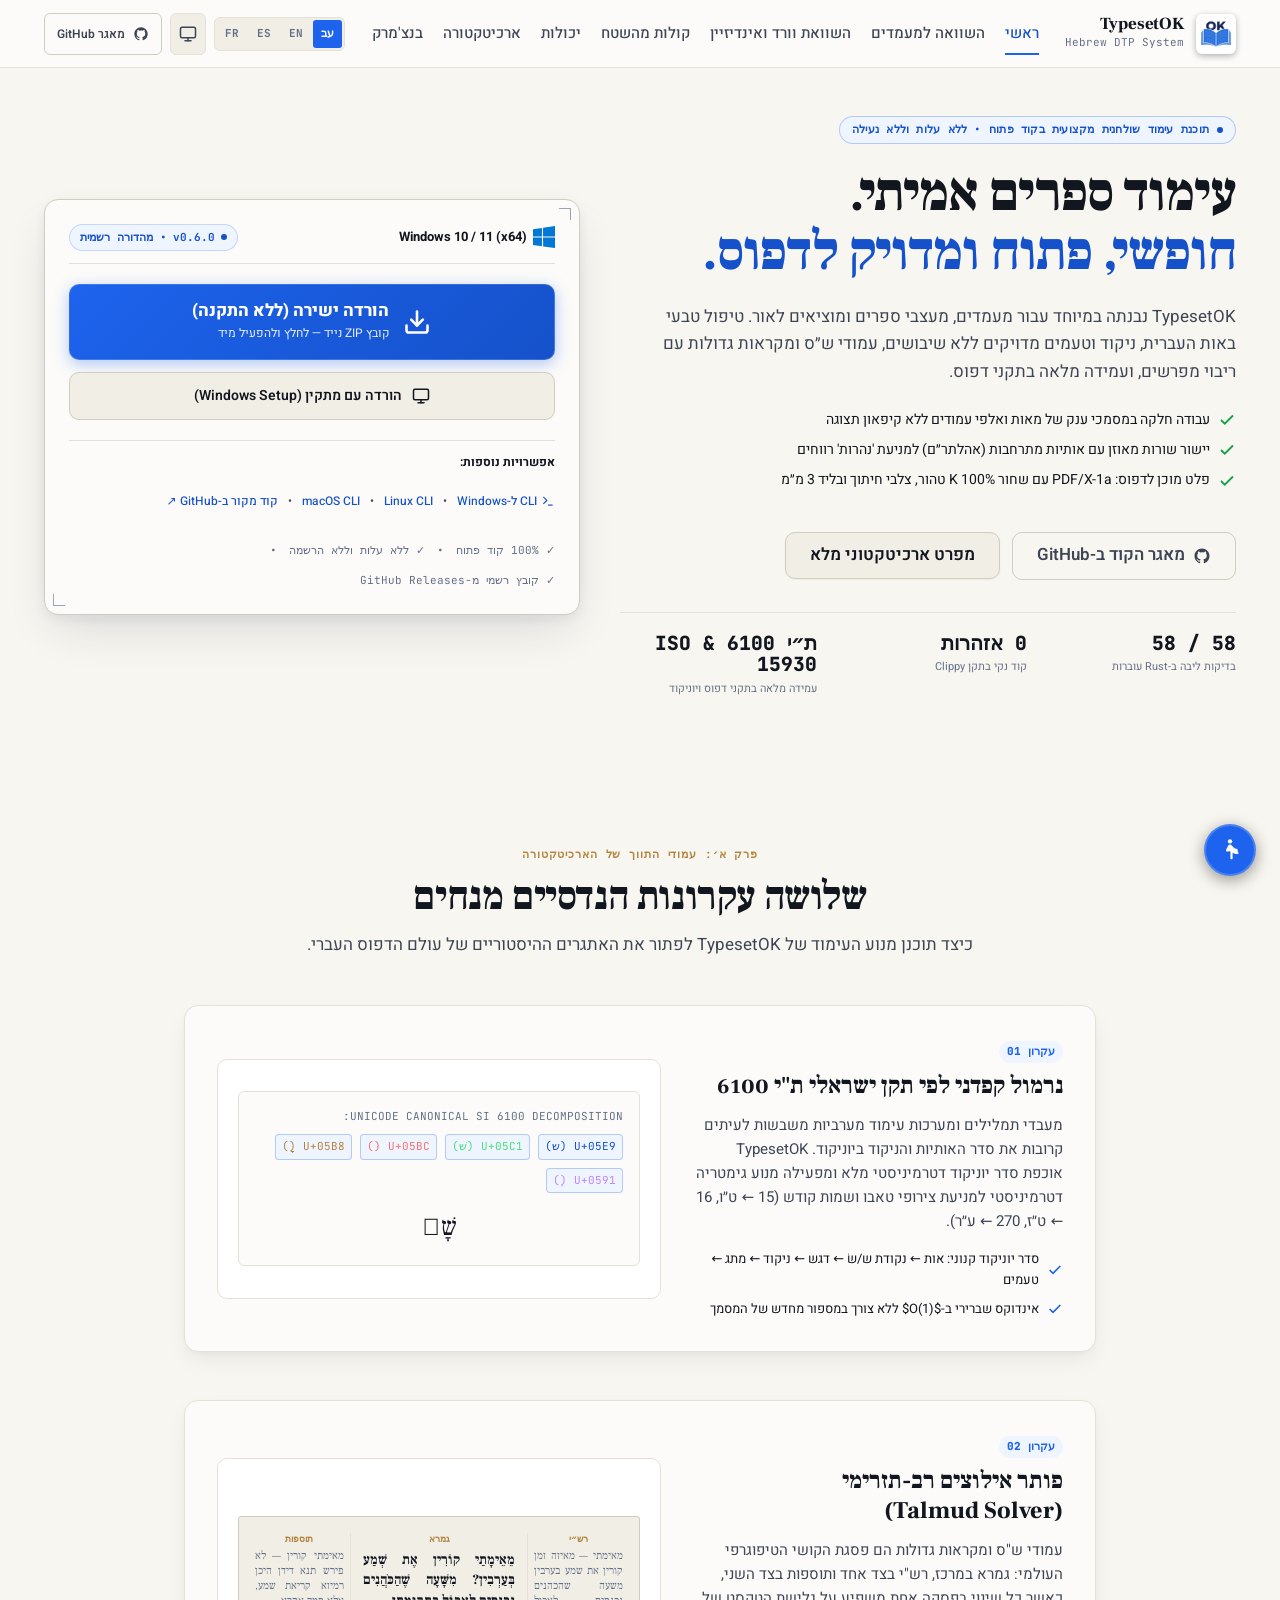
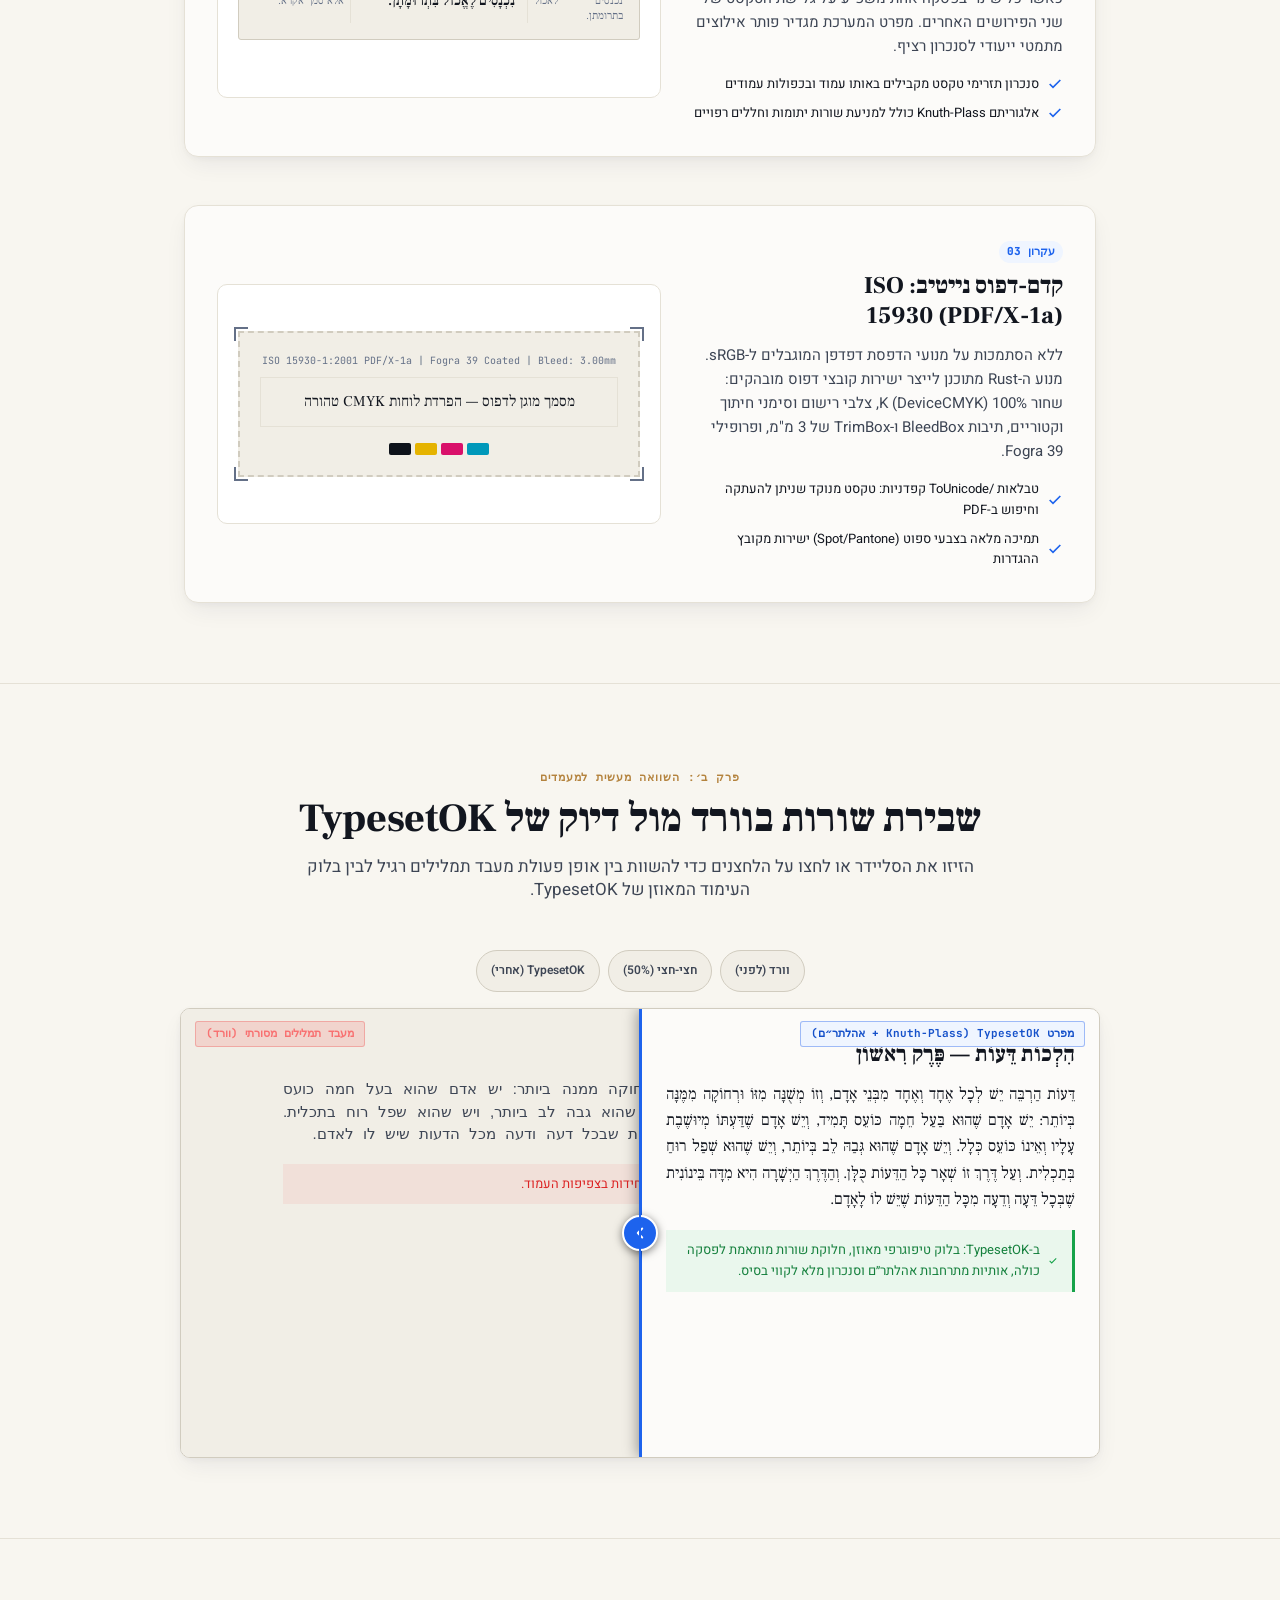
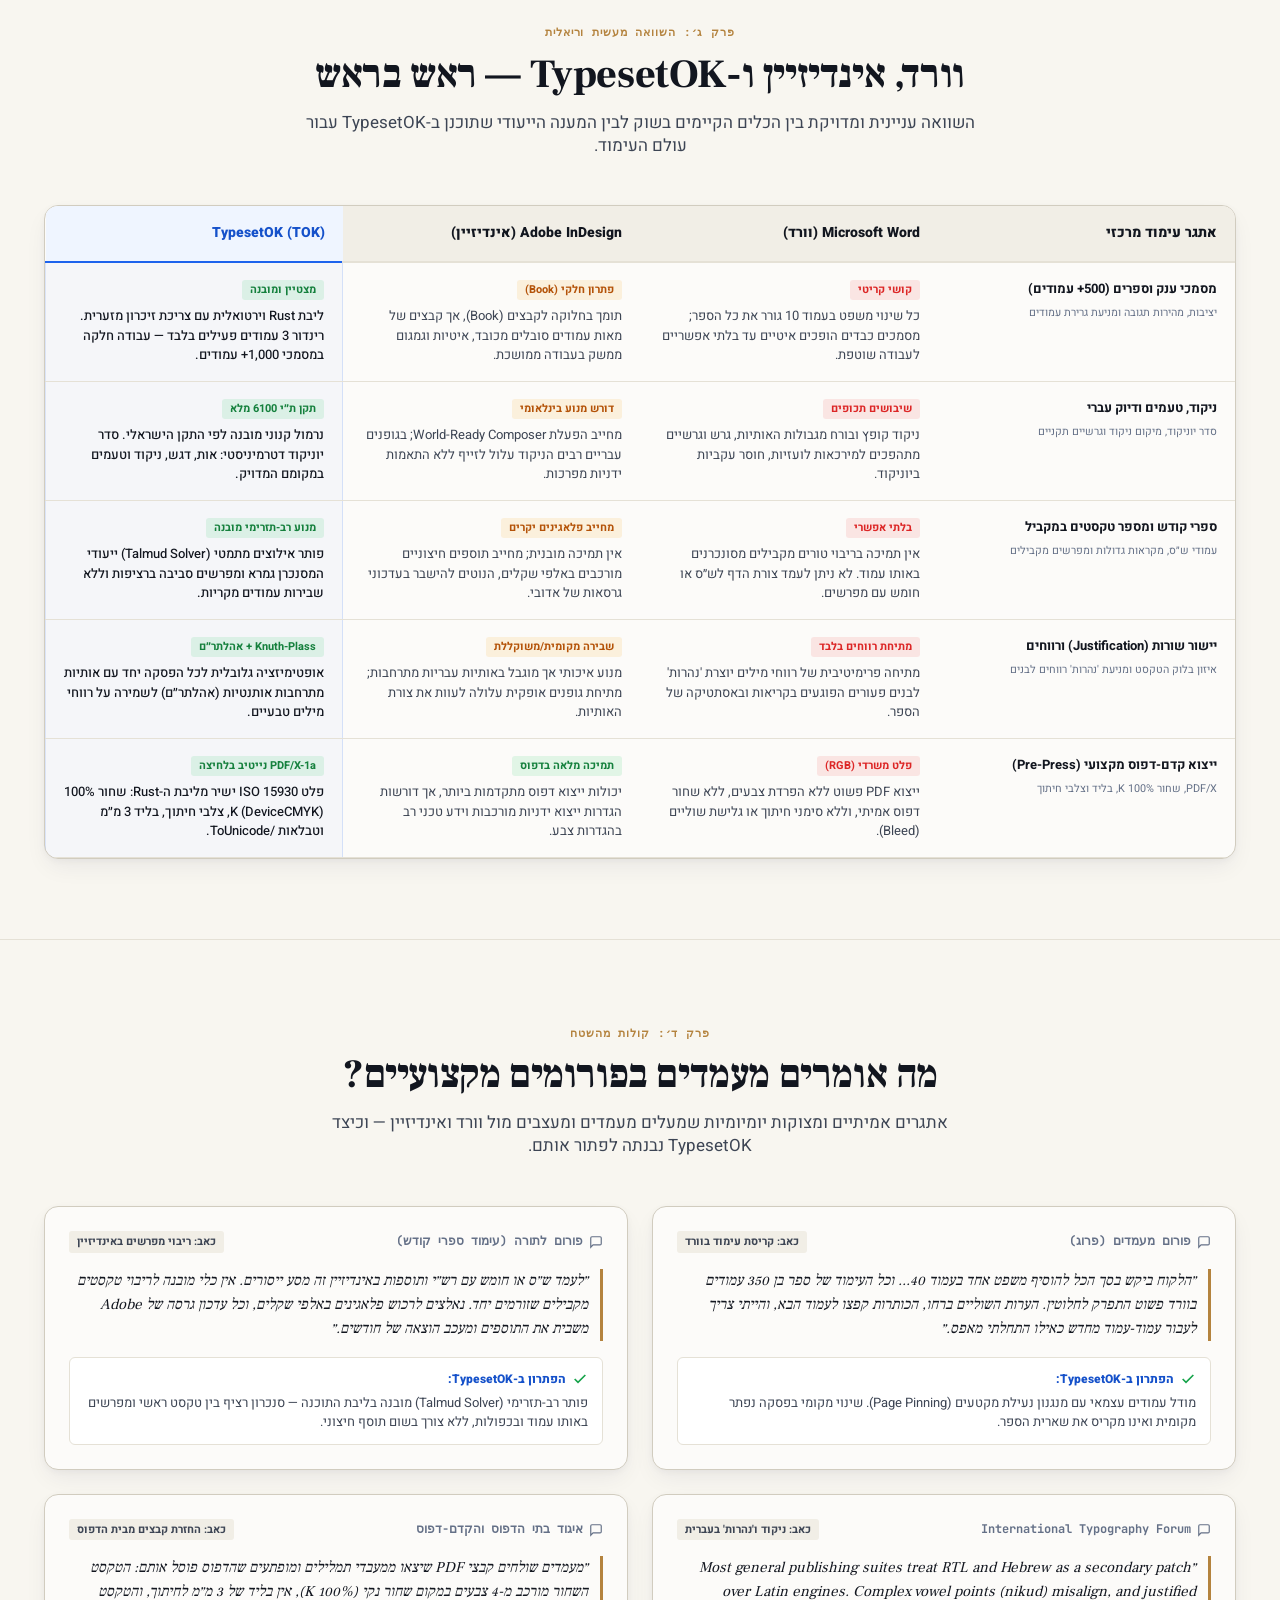
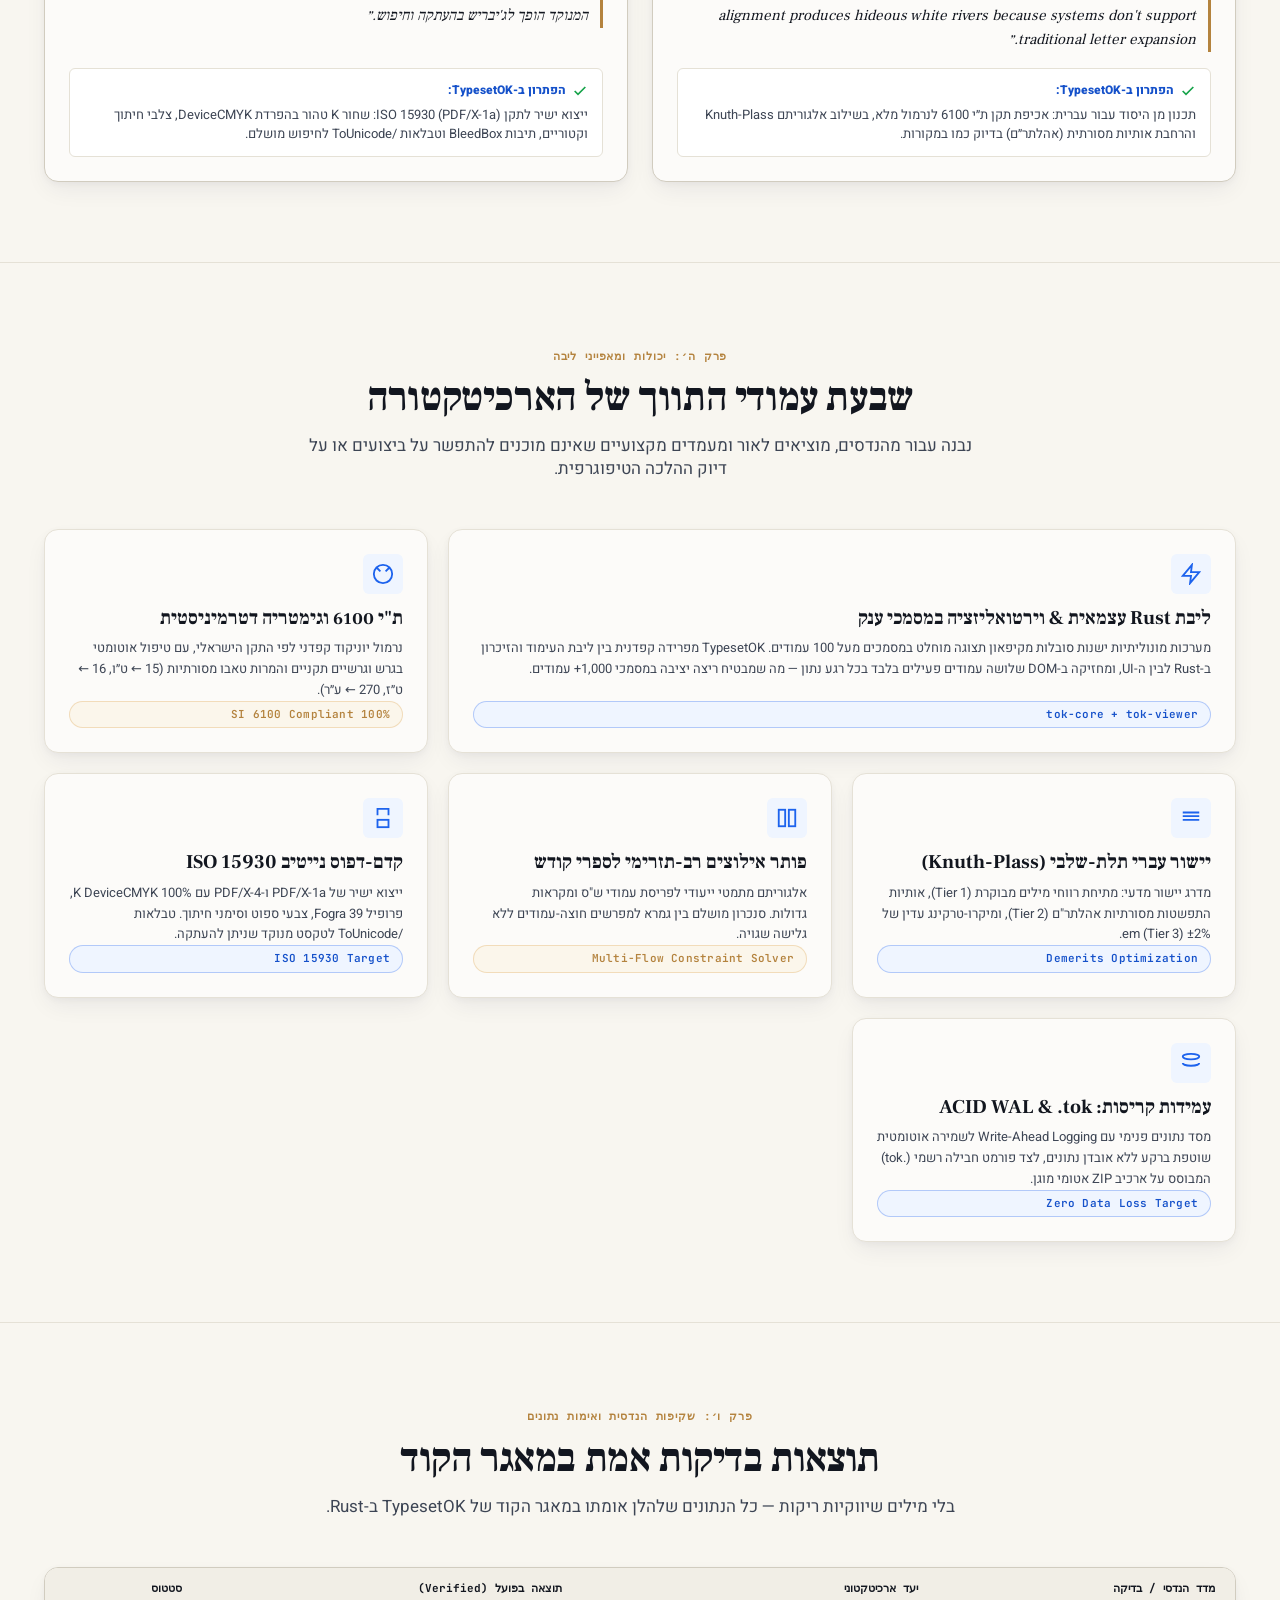
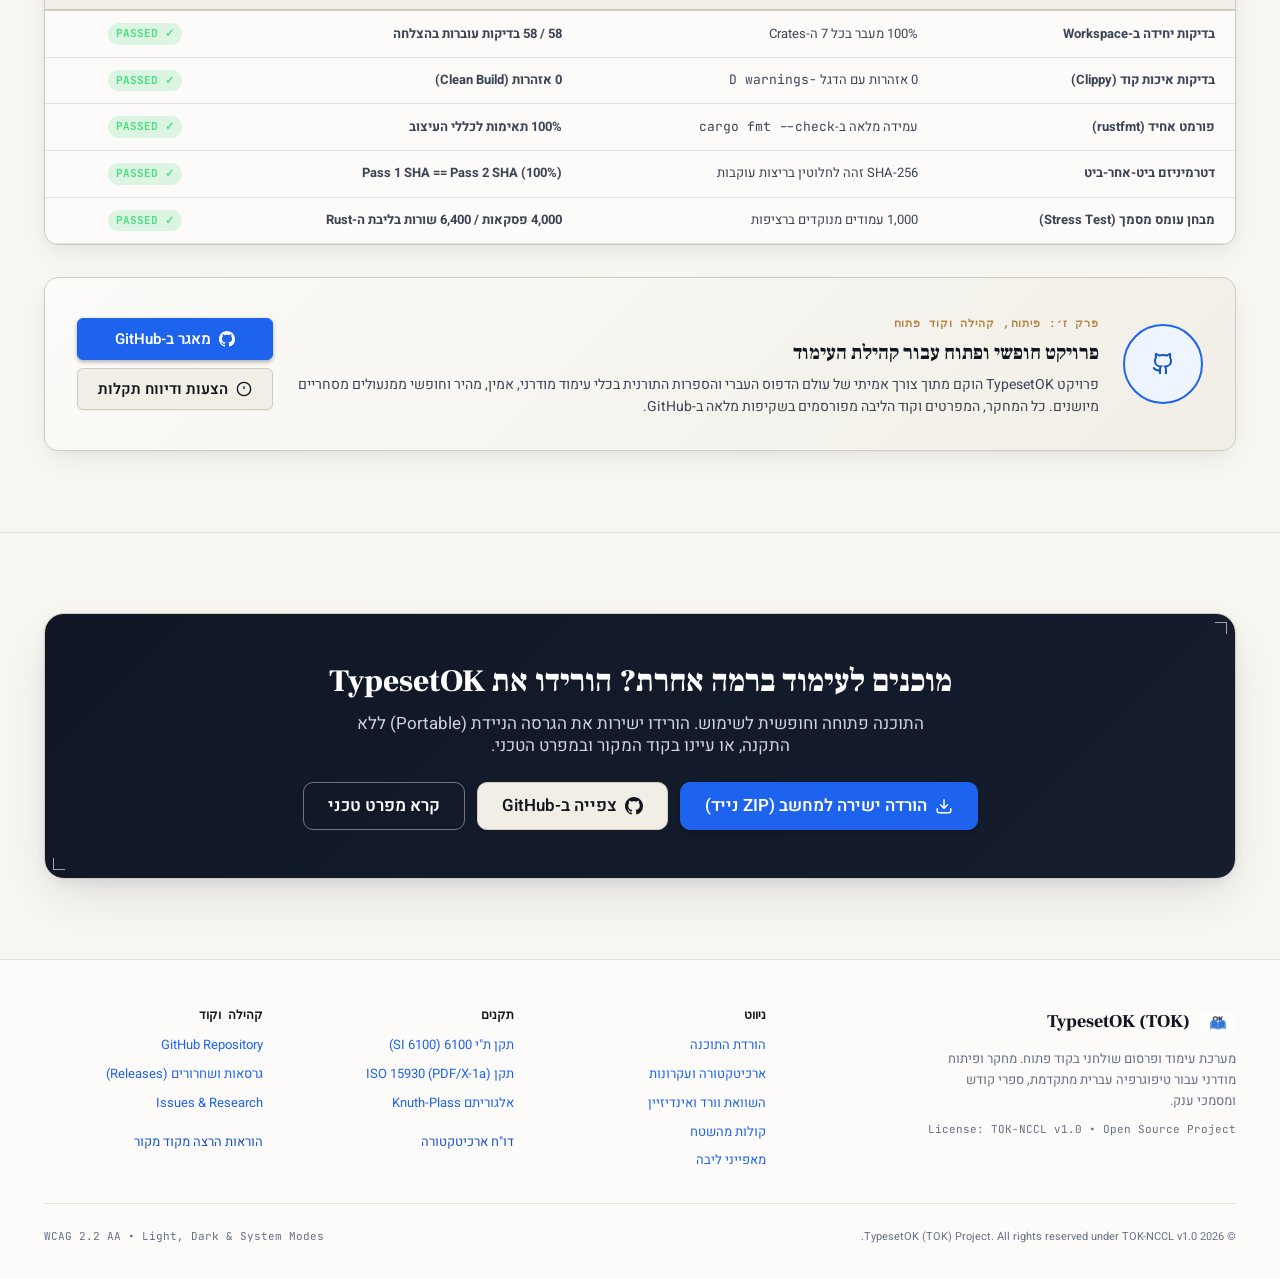
==== commit ddc52f1c: "Refactor website for typesetters: editorial light mode, download hub, comparison matrix, forum quote" ====
--- a/index.html
+++ b/index.html
@@ -1,5 +1,5 @@
 <!DOCTYPE html>
-<html lang="he" dir="rtl" data-theme="dark">
+<html lang="he" dir="rtl" data-theme="light">
 <head>
   <meta charset="UTF-8">
   <meta name="viewport" content="width=device-width, initial-scale=1.0, viewport-fit=cover">
@@ -8,12 +8,12 @@
   <title>TypesetOK (TOK) — תוכנת עימוד שולחנית מקצועית בקוד פתוח | DTP System for Hebrew Typography, Talmud &amp; Pre-Press</title>
   <meta name="title" content="TypesetOK (TOK) — תוכנת עימוד שולחנית מקצועית בקוד פתוח">
   <meta name="description" content="מערכת עימוד ופרסום שולחני (DTP) מודרנית בקוד פתוח לטיפוגרפיה עברית מתקדמת, ספרי קודש (ש״ס, מקראות גדולות ושו״ת) ומסמכי ענק. ליבת Rust, אלגוריתם Knuth-Plass, פלט PDF/X-1a נייטיב.">
-  <meta name="keywords" content="תוכנת עימוד, עימוד עברי, עימוד ספרים, ספרי קודש, עימוד שס, מקראות גדולות, תוכנת תג, אינדיזיין עברית, Knuth-Plass, Rust DTP, Desktop Publishing, Hebrew typesetting, Talmud layout, PDF/X-1a, SI 6100, Open source typesetting, Amlaach">
-  <meta name="author" content="Amlaach, TypesetOK Open-Source Team">
-  <meta name="creator" content="Amlaach">
+  <meta name="keywords" content="תוכנת עימוד, עימוד עברי, עימוד ספרים, ספרי קודש, עימוד שס, מקראות גדולות, תוכנת תג, אינדיזיין עברית, Knuth-Plass, Rust DTP, Desktop Publishing, Hebrew typesetting, Talmud layout, PDF/X-1a, SI 6100, Open source typesetting">
+  <meta name="author" content="TypesetOK Open-Source Team">
   <meta name="publisher" content="TypesetOK">
   <meta name="robots" content="index, follow, max-snippet:-1, max-image-preview:large, max-video-preview:-1">
   <meta name="format-detection" content="telephone=no">
+  <meta name="google-site-verification" content="google4c6f85691547b7d9">
   <link rel="canonical" href="https://typesetok.github.io/website/">
 
   <!-- Multilingual Internationalization Alternate Links -->
@@ -28,7 +28,7 @@
   <meta property="og:url" content="https://typesetok.github.io/website/">
   <meta property="og:site_name" content="TypesetOK">
   <meta property="og:title" content="TypesetOK — תוכנת עימוד שולחנית מקצועית בקוד פתוח">
-  <meta property="og:description" content="החזון לעימוד עברי מקצועי. דיוק של דפוס, מהירות של Rust. מחקר ופיתוח מערכת DTP פתוחה לספרי קודש ומסמכי ענק.">
+  <meta property="og:description" content="עימוד ספרים אמיתי. דיוק מושלם לדפוס, חופשי ופתוח לכולם. מערכת DTP ייעודית לספרי קודש ומסמכי ענק.">
   <meta property="og:image" content="assets/images/logo.jpg">
   <meta property="og:image:alt" content="TypesetOK Logo — Open Book &amp; Typography">
   <meta property="og:locale" content="he_IL">
@@ -42,14 +42,13 @@
   <meta property="twitter:title" content="TypesetOK — תוכנת עימוד שולחנית מקצועית ב-Rust">
   <meta property="twitter:description" content="מערכת עימוד ופרסום שולחני בקוד פתוח לטיפוגרפיה עברית מתקדמת, ש״ס ומנוע קדם-דפוס ISO 15930.">
   <meta property="twitter:image" content="assets/images/logo.jpg">
-  <meta property="twitter:creator" content="@Amlaach">
 
   <!-- Favicons & App Manifest -->
   <link rel="icon" type="image/svg+xml" href="assets/images/favicon.svg">
   <link rel="apple-touch-icon" href="assets/images/logo.jpg">
   <link rel="manifest" href="site.webmanifest">
+  <meta name="theme-color" content="#F8F6F0" media="(prefers-color-scheme: light)">
   <meta name="theme-color" content="#0B0E14" media="(prefers-color-scheme: dark)">
-  <meta name="theme-color" content="#2563EB" media="(prefers-color-scheme: light)">
 
   <!-- High-Performance Font Loading -->
   <link rel="preconnect" href="https://fonts.googleapis.com">
@@ -85,27 +84,10 @@
         "name": "TypesetOK",
         "url": "https://typesetok.github.io/website/",
         "logo": "https://typesetok.github.io/website/assets/images/logo.jpg",
-        "founder": {
-          "@type": "Person",
-          "name": "Amlaach",
-          "url": "https://amlaach.github.io/personal-site/"
-        },
         "sameAs": [
           "https://github.com/TypesetOK",
-          "https://github.com/TypesetOK/typesetok",
-          "https://amlaach.github.io/personal-site/"
+          "https://github.com/TypesetOK/typesetok"
         ]
-      },
-      {
-        "@type": "Person",
-        "@id": "https://amlaach.github.io/personal-site/#person",
-        "name": "Amlaach",
-        "url": "https://amlaach.github.io/personal-site/",
-        "sameAs": [
-          "https://github.com/Amlaach",
-          "https://amlaach.github.io/personal-site/"
-        ],
-        "jobTitle": "Lead Systems Architect & Developer"
       },
       {
         "@type": "SoftwareApplication",
@@ -114,12 +96,9 @@
         "alternateName": "TOK",
         "applicationCategory": "DesignApplication",
         "operatingSystem": "Windows 10+, macOS 12+, Linux",
-        "softwareVersion": "1.0-ARCHITECTURE-RELEASE",
+        "softwareVersion": "v0.6.0",
         "license": "https://github.com/TypesetOK/typesetok/blob/main/LICENSE.md",
         "codeRepository": "https://github.com/TypesetOK/typesetok",
-        "author": {
-          "@id": "https://amlaach.github.io/personal-site/#person"
-        },
         "description": "תוכנת עימוד ופרסום שולחני (DTP) מודרנית בקוד פתוח לטיפוגרפיה עברית מתקדמת, ש״ס, מקראות גדולות ומנוע קדם-דפוס נייטיב."
       },
       {
@@ -204,15 +183,12 @@
       <!-- Primary Desktop Nav -->
       <nav class="primary-nav" role="navigation" aria-label="Main Navigation">
         <a href="#hero" class="nav-link active" data-i18n="nav_home">ראשי</a>
+        <a href="#comparison" class="nav-link" data-i18n="nav_comparison">השוואה למעמדים</a>
+        <a href="#matrix" class="nav-link" data-i18n="nav_matrix">השוואת וורד ואינדיזיין</a>
+        <a href="#quotes" class="nav-link" data-i18n="nav_quotes">קולות מהשטח</a>
+        <a href="#features" class="nav-link" data-i18n="nav_features">יכולות</a>
         <a href="#storytelling" class="nav-link" data-i18n="nav_story">ארכיטקטורה</a>
-        <a href="#comparison" class="nav-link" data-i18n="nav_comparison">השוואה</a>
-        <a href="#playground" class="nav-link" data-i18n="nav_principles">עקרונות עימוד</a>
-        <a href="#workbench" class="nav-link" data-i18n="nav_workbench">קונספט ממשק</a>
-        <a href="#features" class="nav-link" data-i18n="nav_features">יכולות</a>
         <a href="#engineering" class="nav-link" data-i18n="nav_engineering">בנצ'מרק</a>
-        <a href="https://amlaach.github.io/personal-site/" target="_blank" rel="noopener noreferrer" class="nav-link" style="color: var(--color-accent-gold);" data-i18n="nav_developer">
-          אתר המפתח ↗
-        </a>
       </nav>
 
       <!-- Action & Utility Controls -->
@@ -226,20 +202,55 @@
           <button type="button" class="lang-btn" data-lang="fr" aria-pressed="false" title="Français">FR</button>
         </div>
 
-        <!-- Day / Night Theme Toggle (Default is Night) -->
-        <button type="button" class="icon-btn" id="toggleThemeBtn" aria-label="Switch between Day and Night mode" title="החלף בין מצב לילה למצב יום">
-          <svg width="18" height="18" viewBox="0 0 24 24" fill="none" stroke="currentColor" stroke-width="2" stroke-linecap="round" stroke-linejoin="round" aria-hidden="true">
-            <circle cx="12" cy="12" r="5"/>
-            <line x1="12" y1="1" x2="12" y2="3"/>
-            <line x1="12" y1="21" x2="12" y2="23"/>
-            <line x1="4.22" y1="4.22" x2="5.64" y2="5.64"/>
-            <line x1="18.36" y1="18.36" x2="19.78" y2="19.78"/>
-            <line x1="1" y1="12" x2="3" y2="12"/>
-            <line x1="21" y1="12" x2="23" y2="12"/>
-            <line x1="4.22" y1="19.78" x2="5.64" y2="18.36"/>
-            <line x1="18.36" y1="5.64" x2="19.78" y2="4.22"/>
-          </svg>
-        </button>
+        <!-- Day / Night / System Theme Dropdown (Single Button Control) -->
+        <div class="theme-selector-wrapper">
+          <button type="button" class="icon-btn" id="toggleThemeBtn" aria-label="ערכת נושא: מצב יום / לילה / מערכת" aria-haspopup="true" aria-expanded="false" title="ערכת נושא: מצב יום / לילה / מערכת">
+            <svg width="18" height="18" viewBox="0 0 24 24" fill="none" stroke="currentColor" stroke-width="2" stroke-linecap="round" stroke-linejoin="round" aria-hidden="true">
+              <circle cx="12" cy="12" r="5"/>
+              <line x1="12" y1="1" x2="12" y2="3"/>
+              <line x1="12" y1="21" x2="12" y2="23"/>
+              <line x1="4.22" y1="4.22" x2="5.64" y2="5.64"/>
+              <line x1="18.36" y1="18.36" x2="19.78" y2="19.78"/>
+              <line x1="1" y1="12" x2="3" y2="12"/>
+              <line x1="21" y1="12" x2="23" y2="12"/>
+              <line x1="4.22" y1="19.78" x2="5.64" y2="18.36"/>
+              <line x1="18.36" y1="5.64" x2="19.78" y2="4.22"/>
+            </svg>
+          </button>
+          <div class="theme-menu-popover" id="themeMenuPopover" role="menu">
+            <button type="button" class="theme-menu-item active" data-theme-opt="light" role="menuitem">
+              <svg width="16" height="16" viewBox="0 0 24 24" fill="none" stroke="currentColor" stroke-width="2" stroke-linecap="round" stroke-linejoin="round" aria-hidden="true">
+                <circle cx="12" cy="12" r="5"/>
+                <line x1="12" y1="1" x2="12" y2="3"/>
+                <line x1="12" y1="21" x2="12" y2="23"/>
+                <line x1="4.22" y1="4.22" x2="5.64" y2="5.64"/>
+                <line x1="18.36" y1="18.36" x2="19.78" y2="19.78"/>
+                <line x1="1" y1="12" x2="3" y2="12"/>
+                <line x1="21" y1="12" x2="23" y2="12"/>
+                <line x1="4.22" y1="19.78" x2="5.64" y2="18.36"/>
+                <line x1="18.36" y1="5.64" x2="19.78" y2="4.22"/>
+              </svg>
+              <span>מצב יום (בהיר)</span>
+              <svg class="theme-check-icon" width="14" height="14" viewBox="0 0 24 24" fill="none" stroke="currentColor" stroke-width="2.5" aria-hidden="true"><polyline points="20 6 9 17 4 12"/></svg>
+            </button>
+            <button type="button" class="theme-menu-item" data-theme-opt="dark" role="menuitem">
+              <svg width="16" height="16" viewBox="0 0 24 24" fill="none" stroke="currentColor" stroke-width="2" stroke-linecap="round" stroke-linejoin="round" aria-hidden="true">
+                <path d="M21 12.79A9 9 0 1 1 11.21 3 7 7 0 0 0 21 12.79z"/>
+              </svg>
+              <span>מצב לילה (כהה)</span>
+              <svg class="theme-check-icon" width="14" height="14" viewBox="0 0 24 24" fill="none" stroke="currentColor" stroke-width="2.5" aria-hidden="true"><polyline points="20 6 9 17 4 12"/></svg>
+            </button>
+            <button type="button" class="theme-menu-item" data-theme-opt="system" role="menuitem">
+              <svg width="16" height="16" viewBox="0 0 24 24" fill="none" stroke="currentColor" stroke-width="2" stroke-linecap="round" stroke-linejoin="round" aria-hidden="true">
+                <rect x="2" y="3" width="20" height="14" rx="2" ry="2"/>
+                <line x1="8" y1="21" x2="16" y2="21"/>
+                <line x1="12" y1="17" x2="12" y2="21"/>
+              </svg>
+              <span>לפי המערכת (אוטומטי)</span>
+              <svg class="theme-check-icon" width="14" height="14" viewBox="0 0 24 24" fill="none" stroke="currentColor" stroke-width="2.5" aria-hidden="true"><polyline points="20 6 9 17 4 12"/></svg>
+            </button>
+          </div>
+        </div>
 
         <!-- GitHub Primary Link -->
         <a href="https://github.com/TypesetOK/typesetok" target="_blank" rel="noopener noreferrer" class="btn btn-outline" style="padding: 6px 12px; font-size: 12px;" aria-label="GitHub Repository">
@@ -264,18 +275,18 @@
     <!-- Mobile Drawer -->
     <div class="mobile-nav-drawer" id="mobileNavDrawer" role="region" aria-label="Mobile Navigation">
       <a href="#hero" class="mobile-nav-link" data-i18n="nav_home">ראשי</a>
+      <a href="#comparison" class="mobile-nav-link" data-i18n="nav_comparison">השוואה למעמדים</a>
+      <a href="#matrix" class="mobile-nav-link" data-i18n="nav_matrix">השוואת וורד ואינדיזיין</a>
+      <a href="#quotes" class="mobile-nav-link" data-i18n="nav_quotes">קולות מהשטח</a>
+      <a href="#features" class="mobile-nav-link" data-i18n="nav_features">יכולות</a>
       <a href="#storytelling" class="mobile-nav-link" data-i18n="nav_story">ארכיטקטורה</a>
-      <a href="#comparison" class="mobile-nav-link" data-i18n="nav_comparison">השוואה</a>
-      <a href="#playground" class="mobile-nav-link" data-i18n="nav_principles">עקרונות עימוד</a>
-      <a href="#workbench" class="mobile-nav-link" data-i18n="nav_workbench">קונספט ממשק</a>
-      <a href="#features" class="mobile-nav-link" data-i18n="nav_features">יכולות</a>
       <a href="#engineering" class="mobile-nav-link" data-i18n="nav_engineering">בנצ'מרק</a>
-      <a href="https://amlaach.github.io/personal-site/" target="_blank" rel="noopener noreferrer" class="mobile-nav-link" style="color: var(--color-accent-gold);" data-i18n="nav_developer">
-        אתר המפתח (Amlaach) ↗
-      </a>
-      <div style="margin-top: 12px; display: flex; gap: 8px;">
-        <a href="https://github.com/TypesetOK/typesetok" target="_blank" rel="noopener noreferrer" class="btn btn-primary" style="flex: 1; justify-content: center;">
-          GitHub Repository
+      <div style="margin-top: 14px; display: flex; flex-direction: column; gap: 8px;">
+        <a href="https://github.com/TypesetOK/typesetok/releases/download/v0.6.0/TypesetOK-v0.6.0-windows-desktop-app.zip" class="btn btn-primary download-link-portable" style="justify-content: center;">
+          הורדת התוכנה ל-Windows (v0.6.0)
+        </a>
+        <a href="https://github.com/TypesetOK/typesetok" target="_blank" rel="noopener noreferrer" class="btn btn-secondary" style="justify-content: center;">
+          מאגר הקוד ב-GitHub
         </a>
       </div>
     </div>
@@ -290,37 +301,48 @@
     <section class="hero-section" id="hero">
       <div class="container hero-grid">
         
-        <!-- Left Column: Copy & Genuine Architectural Actions -->
+        <!-- Left Column: Copy & Benefits for Typesetters -->
         <div class="hero-copy">
           <div class="badge badge-brand hero-tag">
             <span class="badge-dot"></span>
-            <span data-i18n="hero_badge">מחקר, ארכיטקטורה וקוד פתוח • שפת Rust 1.85+ • תקן ת״י 6100</span>
+            <span data-i18n="hero_badge">תוכנת עימוד שולחנית מקצועית בקוד פתוח • ללא עלות וללא נעילה</span>
           </div>
 
           <h1 class="hero-title">
-            <span data-i18n="hero_title_1">החזון לעימוד עברי מקצועי.</span><br>
-            <span class="highlight-blue" data-i18n="hero_title_2">דיוק של דפוס, מהירות של Rust.</span>
+            <span data-i18n="hero_title_1">עימוד ספרים אמיתי.</span><br>
+            <span class="highlight-blue" data-i18n="hero_title_2">חופשי, פתוח ומדויק לדפוס.</span>
           </h1>
 
           <p class="hero-description" data-i18n="hero_desc">
-            <strong>TypesetOK (TOK)</strong> היא מערכת עימוד ופרסום שולחני (DTP) מודרנית בקוד פתוח הנמצאת במחקר ופיתוח עבור טיפוגרפיה עברית מתקדמת, ספרי קודש (ש״ס, מקראות גדולות ושו״ת), ומסמכי ענק בני אלפי עמודים — במפרט הנדסי קפדני ללא פשרות.
+            <strong>TypesetOK</strong> נבנתה במיוחד עבור מעמדים, מעצבי ספרים ומוציאים לאור. טיפול טבעי באות העברית, ניקוד וטעמים מדויקים ללא שיבושים, עמודי ש״ס ומקראות גדולות עם ריבוי מפרשים, ועמידה מלאה בתקני דפוס.
           </p>
 
+          <div style="display: flex; flex-direction: column; gap: 8px; margin: 4px 0 12px 0; font-size: 14px; color: var(--color-ink-primary);">
+            <div style="display: flex; align-items: center; gap: 8px;">
+              <svg width="18" height="18" viewBox="0 0 24 24" fill="none" stroke="#16A34A" stroke-width="2.5" aria-hidden="true"><polyline points="20 6 9 17 4 12"/></svg>
+              <span>עבודה חלקה במסמכי ענק של מאות ואלפי עמודים ללא קיפאון תצוגה</span>
+            </div>
+            <div style="display: flex; align-items: center; gap: 8px;">
+              <svg width="18" height="18" viewBox="0 0 24 24" fill="none" stroke="#16A34A" stroke-width="2.5" aria-hidden="true"><polyline points="20 6 9 17 4 12"/></svg>
+              <span>יישור שורות מאוזן עם אותיות מתרחבות (אהלתר״ם) למניעת 'נהרות' רווחים</span>
+            </div>
+            <div style="display: flex; align-items: center; gap: 8px;">
+              <svg width="18" height="18" viewBox="0 0 24 24" fill="none" stroke="#16A34A" stroke-width="2.5" aria-hidden="true"><polyline points="20 6 9 17 4 12"/></svg>
+              <span>פלט מוכן לדפוס: PDF/X-1a עם שחור 100% K טהור, צלבי חיתוך ובליד 3 מ״מ</span>
+            </div>
+          </div>
+
           <div class="hero-actions">
-            <a href="https://github.com/TypesetOK/typesetok" target="_blank" rel="noopener noreferrer" class="btn btn-primary btn-lg" aria-label="Open TypesetOK on GitHub">
+            <a href="https://github.com/TypesetOK/typesetok" target="_blank" rel="noopener noreferrer" class="btn btn-outline btn-lg" aria-label="Open TypesetOK on GitHub">
               <svg width="18" height="18" viewBox="0 0 24 24" fill="currentColor" aria-hidden="true">
                 <path fill-rule="evenodd" clip-rule="evenodd" d="M12 2C6.477 2 2 6.484 2 12.017c0 4.425 2.865 8.18 6.839 9.504.5.092.682-.217.682-.483 0-.237-.008-.868-.013-1.703-2.782.605-3.369-1.343-3.369-1.343-.454-1.158-1.11-1.466-1.11-1.466-.908-.62.069-.608.069-.608 1.003.07 1.53 1.032 1.53 1.032.892 1.53 2.341 1.088 2.91.832.092-.647.35-1.088.636-1.338-2.22-.253-4.555-1.113-4.555-4.951 0-1.093.39-1.988 1.029-2.688-.103-.253-.446-1.272.098-2.65 0 0 .84-.27 2.75 1.026A9.564 9.564 0 0112 6.844c.85.004 1.705.115 2.504.337 1.909-1.296 2.747-1.027 2.747-1.027.546 1.379.202 2.398.1 2.651.64.7 1.028 1.595 1.028 2.688 0 3.848-2.339 4.695-4.566 4.943.359.309.678.92.678 1.855 0 1.338-.012 2.419-.012 2.747 0 .268.18.58.688.482A10.019 10.019 0 0022 12.017C22 6.484 17.522 2 12 2z"/>
               </svg>
-              <span data-i18n="hero_cta_github">צפה בקוד ב-GitHub</span>
+              <span data-i18n="hero_cta_github">מאגר הקוד ב-GitHub</span>
             </a>
 
             <button type="button" class="btn btn-secondary btn-lg" data-open-modal="architecture">
               <span data-i18n="hero_cta_arch">מפרט ארכיטקטוני מלא</span>
             </button>
-
-            <a href="https://amlaach.github.io/personal-site/" target="_blank" rel="noopener noreferrer" class="btn btn-outline btn-lg" aria-label="Amlaach Developer Portfolio">
-              <span data-i18n="hero_cta_dev">אתר המפתח (Amlaach) ↗</span>
-            </a>
           </div>
 
           <!-- Real & Honest Engineering Metrics -->
@@ -340,29 +362,74 @@
           </div>
         </div>
 
-        <!-- Right Column: Authentic Editorial Monograph Plate -->
-        <div class="hero-monograph-plate paper-sheet-crops" role="region" aria-label="לוח הוכחה ארכיטקטוני">
-          <div class="monograph-header">
-            <div class="monograph-logo-wrap">
-              <img src="assets/images/logo.jpg" alt="TypesetOK Logo" width="28" height="28" style="border-radius: 4px;">
-              <span style="font-weight: 700; color: var(--color-ink-primary);">TypesetOK Monograph</span>
-            </div>
-            <span data-i18n="plate_badge">גליון הוכחה ארכיטקטוני • SI 6100</span>
-          </div>
-
-          <div class="monograph-page-sheet" id="monographSheet">
-            <div class="monograph-sheet-header" data-i18n="plate_title">
-              סֵפֶר תְּהִלִּים — מִזְמוֹר כ״ג
-            </div>
-            <div class="monograph-sheet-body" data-i18n="plate_text">
-              מִזְמ֥וֹר לְדָוִ֑ד יְהוָ֥ה רֹ֝עִ֗י לֹ֣א אֶחְסָֽר׃ בִּנְא֣וֹת דֶּ֭שֶׁא יַרְבִּיצֵ֑נִי עַל־מֵ֖י מְנֻח֣וֹת <span class="expand-letter">יְנַהֲלֵֽנִי׃</span> נַפְשִׁ֥י יְשׁוֹבֵ֑ב יַֽנְחֵ֥נִי בְמַעְגְּלֵי־צֶ֝֗דֶק לְמַ֣עַן <span class="expand-letter">שְׁמֽוֹ׃</span> גַּ֤ם כִּֽי־אֵלֵ֨ךְ בְּגֵ֪יא צַלְמָ֡וֶת לֹא־אִ֘ירָ֤א רָ֗ע כִּי־אַתָּ֥ה עִמָּדִ֑י שִׁבְטְךָ֥ וּ֝מִשְׁעַנְתֶּ֗ךָ הֵ֣מָּה <span class="expand-letter">יְנַֽחֲמֻֽנִי׃</span>
-            </div>
-            <div class="monograph-sheet-footer">
-              <span data-i18n="plate_caption">יחס הזהב, אותיות מתרחבות אהלתר״ם וסנכרון קווי בסיס</span>
-              <button type="button" class="monograph-toggle-grid" id="monographGridBtn" aria-pressed="false">
-                רשת קווי בסיס ⊞
-              </button>
-            </div>
+        <!-- Right Column: Grand Download Hub (Centerpiece for Typesetters) -->
+        <div class="hero-download-card paper-sheet-crops" id="heroDownloadCard" role="region" aria-label="מרכז הורדות TypesetOK">
+          <div class="hero-download-header">
+            <div class="hero-download-os">
+              <svg width="22" height="22" viewBox="0 0 24 24" fill="currentColor" aria-hidden="true" style="color: #0078D4;">
+                <path d="M0 3.449L9.75 2.1v9.451H0m10.949-9.602L24 0v11.4H10.949M0 12.6h9.75v9.451L0 20.699M10.949 12.6H24V24l-12.902-1.749"/>
+              </svg>
+              <span data-i18n="dl_card_os">Windows 10 / 11 (64-bit)</span>
+            </div>
+            <span class="hero-download-badge">
+              <span class="badge-dot"></span>
+              <span class="release-version-tag">v0.6.0</span> • מהדורה רשמית
+            </span>
+          </div>
+
+          <div class="download-cta-stack">
+            <!-- Primary Download: Portable ZIP (Zero install hassle) -->
+            <a href="https://github.com/TypesetOK/typesetok/releases/download/v0.6.0/TypesetOK-v0.6.0-windows-desktop-app.zip" class="btn-download-primary download-link-portable" aria-label="הורדה ישירה של TypesetOK ללא התקנה">
+              <svg width="28" height="28" viewBox="0 0 24 24" fill="none" stroke="currentColor" stroke-width="2.2" stroke-linecap="round" stroke-linejoin="round" aria-hidden="true">
+                <path d="M21 15v4a2 2 0 0 1-2 2H5a2 2 0 0 1-2-2v-4"/>
+                <polyline points="7 10 12 15 17 10"/>
+                <line x1="12" y1="15" x2="12" y2="3"/>
+              </svg>
+              <div class="btn-download-text-group">
+                <span class="btn-download-title" data-i18n="dl_btn_portable_title">הורדה ישירה (ללא התקנה)</span>
+                <span class="btn-download-subtitle" data-i18n="dl_btn_portable_sub">קובץ ZIP נייד — לחלץ ולהפעיל מיד • 113 מ״ב</span>
+              </div>
+            </a>
+
+            <!-- Secondary Download: Installer / Setup -->
+            <a href="https://github.com/TypesetOK/typesetok/releases/latest" class="btn-download-secondary download-link-installer" aria-label="הורדה עם מתקין Windows Setup">
+              <svg width="18" height="18" viewBox="0 0 24 24" fill="none" stroke="currentColor" stroke-width="2" stroke-linecap="round" stroke-linejoin="round" aria-hidden="true">
+                <rect x="2" y="3" width="20" height="14" rx="2" ry="2"/>
+                <line x1="8" y1="21" x2="16" y2="21"/>
+                <line x1="12" y1="17" x2="12" y2="21"/>
+              </svg>
+              <span data-i18n="dl_btn_installer_title">הורדה עם מתקין (Windows Setup)</span>
+            </a>
+          </div>
+
+          <div class="download-extra-options">
+            <div style="font-weight: 700; color: var(--color-ink-primary);" data-i18n="dl_cli_label">אפשרויות נוספות:</div>
+            <div class="download-extra-links">
+              <a href="https://github.com/TypesetOK/typesetok/releases/download/v0.6.0/tok-cli-v0.6.0-windows-x64.zip" class="download-extra-link download-link-cli">
+                <svg width="14" height="14" viewBox="0 0 24 24" fill="none" stroke="currentColor" stroke-width="2"><polyline points="4 17 10 11 4 5"/><line x1="12" y1="19" x2="20" y2="19"/></svg>
+                <span data-i18n="dl_cli_windows">CLI ל-Windows</span>
+              </a>
+              <span>•</span>
+              <a href="https://github.com/TypesetOK/typesetok/releases/latest" class="download-extra-link">
+                <span data-i18n="dl_cli_linux">Linux CLI</span>
+              </a>
+              <span>•</span>
+              <a href="https://github.com/TypesetOK/typesetok/releases/latest" class="download-extra-link">
+                <span data-i18n="dl_cli_macos">macOS CLI</span>
+              </a>
+              <span>•</span>
+              <a href="https://github.com/TypesetOK/typesetok" target="_blank" rel="noopener noreferrer" class="download-extra-link">
+                <span>קוד מקור ב-GitHub ↗</span>
+              </a>
+            </div>
+          </div>
+
+          <div class="download-meta-notes">
+            <span>✓ 100% קוד פתוח</span>
+            <span>•</span>
+            <span>✓ ללא עלות וללא הרשמה</span>
+            <span>•</span>
+            <span>✓ קובץ רשמי מ-GitHub Releases</span>
           </div>
         </div>
 
@@ -511,10 +578,10 @@
       <div class="container">
         
         <div class="section-lead-header">
-          <span class="section-pretitle" data-i18n="comp_pretitle">פרק ב׳: השוואה טיפוגרפית מעמיקה</span>
-          <h2 class="section-title" data-i18n="comp_title">מעבד תמלילים רגיל מול אופטימיזציית TypesetOK</h2>
+          <span class="section-pretitle" data-i18n="comp_pretitle">פרק ב׳: השוואה מעשית למעמדים</span>
+          <h2 class="section-title" data-i18n="comp_title">שבירת שורות בוורד מול דיוק של TypesetOK</h2>
           <p class="section-subtitle" data-i18n="comp_subtitle">
-            גררו את הסליידר או לחצו על הלחצנים המהירים כדי להשוות בין תוצר שבירת שורות פרימיטיבית בוורד לבין בלוק העימוד המהודק עם Knuth-Plass ואותיות התפשטות.
+            הזיזו את הסליידר או לחצו על הלחצנים כדי להשוות בין אופן פעולת מעבד תמלילים רגיל לבין בלוק העימוד המאוזן של TypesetOK.
           </p>
         </div>
 
@@ -537,8 +604,9 @@
               <p style="font-family: Arial, sans-serif; font-size: 15px; line-height: 1.5; text-align: justify; word-spacing: 5px; color: var(--color-ink-secondary);">
                 דעות הרבה יש לכל אחד ואחד מבני אדם, וזו משונה מזו ורחוקה ממנה ביותר: יש אדם שהוא בעל חמה כועס תמיד, ויש אדם שדעתו מיושבת עליו ואינו כועס כלל. ויש אדם שהוא גבה לב ביותר, ויש שהוא שפל רוח בתכלית. ועל דרך זו שאר כל הדעות כולן. והדרך הישרה היא מידה בינונית שבכל דעה ודעה מכל הדעות שיש לו לאדם.
               </p>
-              <div style="margin-top: 18px; padding: 8px 12px; background: rgba(239, 68, 68, 0.1); border-right: 3px solid #EF4444; font-size: 12px; color: #F87171; font-family: var(--font-mono);" data-i18n="comp_before_note">
-                ⚠️ שורות רפויות, 'נהרות' לבנים פעורים, היעדר התאמת אותיות התפשטות ואי-אחידות בצפיפות.
+              <div style="margin-top: 18px; padding: 10px 14px; background: rgba(239, 68, 68, 0.08); border-right: 3px solid #EF4444; font-size: 13px; color: #DC2626; display: flex; align-items: center; gap: 8px;">
+                <svg width="18" height="18" viewBox="0 0 24 24" fill="none" stroke="#DC2626" stroke-width="2" aria-hidden="true"><circle cx="12" cy="12" r="10"/><line x1="12" y1="8" x2="12" y2="12"/><line x1="12" y1="16" x2="12.01" y2="16"/></svg>
+                <span data-i18n="comp_before_note">בוורד: שורות מתוחות, חללים לבנים בולטים, היעדר אותיות התפשטות ואי-אחידות בצפיפות העמוד.</span>
               </div>
             </div>
           </div>
@@ -553,8 +621,9 @@
               <p style="font-family: var(--font-serif); font-size: 16px; line-height: 1.65; text-align: justify; color: var(--color-ink-primary);">
                 דֵּעוֹת הַרְבֵּה יֵשׁ לְכָל אֶחָד וְאֶחָד מִבְּנֵי אָדָם, וְזוֹ מְשֻׁנָּה מִזּוֹ וּרְחוֹקָה מִמֶּנָּה <span class="expand-letter">בְּיוֹתֵר:</span> יֵשׁ אָדָם שֶׁהוּא בַּעַל חֵמָה כּוֹעֵס תָּמִיד, וְיֵשׁ אָדָם שֶׁדַּעְתּוֹ מְיוּשֶׁבֶת עָלָיו וְאֵינוֹ כּוֹעֵס כְּלָל. וְיֵשׁ אָדָם שֶׁהוּא גְּבַהּ לֵב בְּיוֹתֵר, וְיֵשׁ שֶׁהוּא שְׁפַל רוּחַ <span class="expand-letter">בְּתַכְלִית.</span> וְעַל דֶּרֶךְ זוֹ שְׁאָר כָּל הַדֵּעוֹת כֻּלָּן. וְהַדֶּרֶךְ הַיְשָׁרָה הִיא מִדָּה בֵּינוֹנִית שֶׁבְּכָל דֵּעָה וְדֵעָה מִכָּל הַדֵּעוֹת שֶׁיֵּשׁ לוֹ <span class="expand-letter">לָאָדָם.</span>
               </p>
-              <div style="margin-top: 18px; padding: 8px 12px; background: rgba(34, 197, 94, 0.1); border-right: 3px solid #22C55E; font-size: 12px; color: #4ADE80; font-family: var(--font-mono);" data-i18n="comp_after_note">
-                ✓ בלוק טיפוגרפי אחיד, שבירת שורות גלובלית, אותיות מתרחבות אהלתר״ם וסנכרון מלא לקווי בסיס.
+              <div style="margin-top: 18px; padding: 10px 14px; background: rgba(34, 197, 94, 0.08); border-right: 3px solid #16A34A; font-size: 13px; color: #15803D; display: flex; align-items: center; gap: 8px;">
+                <svg width="18" height="18" viewBox="0 0 24 24" fill="none" stroke="#16A34A" stroke-width="2.5" aria-hidden="true"><polyline points="20 6 9 17 4 12"/></svg>
+                <span data-i18n="comp_after_note">ב-TypesetOK: בלוק טיפוגרפי מאוזן, חלוקת שורות מותאמת לפסקה כולה, אותיות מתרחבות אהלתר״ם וסנכרון מלא לקווי בסיס.</span>
               </div>
             </div>
           </div>
@@ -565,7 +634,6 @@
             <div class="handle-circle">
               <svg width="18" height="18" viewBox="0 0 24 24" fill="none" stroke="currentColor" stroke-width="2.5" stroke-linecap="round" stroke-linejoin="round">
                 <polyline points="15 18 9 12 15 6"/>
-                <polyline points="9 18 3 12 9 6" style="display:none;"/>
               </svg>
             </div>
           </div>
@@ -576,220 +644,239 @@
     </section>
 
     <!-- ====================================================================
-         SECTION 4: TYPOGRAPHY PRINCIPLES DEMO (PLAYGROUND)
+         SECTION 3.1: PRACTICAL COMPARISON MATRIX (Word vs InDesign vs TypesetOK)
          ==================================================================== -->
-    <section class="editorial-section" id="playground">
+    <section class="editorial-section" id="matrix">
       <div class="container">
         
         <div class="section-lead-header">
-          <span class="section-pretitle" data-i18n="pg_pretitle">פרק ג׳: הדגמת עקרונות טיפוגרפיים</span>
-          <h2 class="section-title" data-i18n="pg_title">מעבדת שליטה במאפייני הטיפוגרפיה</h2>
-          <p class="section-subtitle" data-i18n="pg_subtitle">
-            התנסו בפרמטרים הטיפוגרפיים וראו כיצד משפיעים רווחי השורות, חלוקת הטורים ומדרגי היישור העבריים על שטף הקריאה.
+          <span class="section-pretitle">פרק ג׳: השוואה מעשית וריאלית</span>
+          <h2 class="section-title">וורד, אינדיזיין ו-TypesetOK — ראש בראש</h2>
+          <p class="section-subtitle">
+            השוואה עניינית ומדויקת בין הכלים הקיימים בשוק לבין המענה הייעודי שתוכנן ב-TypesetOK עבור עולם העימוד.
           </p>
-          <div style="margin-top: 10px;">
-            <span class="badge badge-accent" data-i18n="pg_disclaimer">הדגמה אינטראקטיבית של עקרונות שבירת שורות, קווי בסיס ואותיות התפשטות (אהלתר״ם)</span>
-          </div>
-        </div>
-
-        <div class="playground-card" role="region" aria-label="סדנת עימוד">
-          
-          <!-- Controls Sidebar -->
-          <div class="playground-controls-sidebar">
-            
-            <div class="control-group">
-              <div class="control-header">
-                <label for="pgFontSize">גודל אות (Font Size)</label>
-                <span class="control-value-badge" id="pgFontSizeVal">18px</span>
-              </div>
-              <input type="range" id="pgFontSize" class="range-slider" min="14" max="26" value="18" step="1">
-            </div>
-
-            <div class="control-group">
-              <div class="control-header">
-                <label for="pgLineHeight">רווח שורות (Leading)</label>
-                <span class="control-value-badge" id="pgLineHeightVal">1.65</span>
-              </div>
-              <input type="range" id="pgLineHeight" class="range-slider" min="1.2" max="2.2" value="1.65" step="0.05">
-            </div>
-
-            <div class="control-group">
-              <div class="control-header">
-                <span>חלוקת טורים (Columns)</span>
-              </div>
-              <div class="button-segmented" role="group" aria-label="Columns Selection">
-                <button type="button" class="segment-btn pg-col-btn" data-cols="1">1 טור</button>
-                <button type="button" class="segment-btn pg-col-btn active" data-cols="2">2 טורים</button>
-                <button type="button" class="segment-btn pg-col-btn" data-cols="3">3 טורים</button>
-              </div>
-            </div>
-
-            <div class="control-group">
-              <div class="control-header">
-                <label for="pgColGap">רווח בין טורים (Column Gap)</label>
-                <span class="control-value-badge" id="pgColGapVal">24px</span>
-              </div>
-              <input type="range" id="pgColGap" class="range-slider" min="12" max="40" value="24" step="2">
-            </div>
-
-            <div class="control-group">
-              <div class="control-header">
-                <span>מדרג יישור עברי (Justification Tier)</span>
-              </div>
-              <div class="button-segmented" role="group" aria-label="Justification Selection">
-                <button type="button" class="segment-btn pg-tier-btn" data-tier="tier-1">Tier 1: מילים</button>
-                <button type="button" class="segment-btn pg-tier-btn active" data-tier="tier-2">Tier 2: אהלתר"ם</button>
-                <button type="button" class="segment-btn pg-tier-btn" data-tier="tier-3">Tier 3: טרקינג</button>
-              </div>
-            </div>
-
-            <hr style="border: 0; border-top: 1px solid var(--color-border-subtle); margin: 4px 0;">
-
-            <div class="toggle-row" id="pgToggleNikudRow">
-              <span>הצגת ניקוד וטעמים מלאים</span>
-              <div class="switch-toggle active" id="pgToggleNikud" role="switch" aria-checked="true" tabindex="0">
-                <div class="switch-thumb"></div>
-              </div>
-            </div>
-
-            <div class="toggle-row" id="pgToggleBaselineRow">
-              <span>רשת קווי בסיס (Baseline Grid 24px)</span>
-              <div class="switch-toggle" id="pgToggleBaseline" role="switch" aria-checked="false" tabindex="0">
-                <div class="switch-thumb"></div>
-              </div>
-            </div>
-
-            <div style="margin-top: 12px;">
-              <button type="button" class="btn btn-secondary" style="width: 100%; font-size: 11px;" id="pgResetBtn">
-                אפס לברירות מחדל ↺
-              </button>
-            </div>
-
-          </div>
-
-          <!-- Specimen Display Window -->
-          <div class="playground-stage-wrapper">
-            <div class="playground-specimen-page paper-sheet-crops" id="playgroundSpecimenPage">
-              <div class="playground-text-content" id="playgroundSpecimenText" style="font-size: 18px; line-height: 1.65; column-count: 2; column-gap: 24px;">
-                <!-- Content injected via JS -->
-              </div>
-            </div>
-          </div>
-
+        </div>
+
+        <div class="matrix-table-wrapper">
+          <table class="matrix-table" aria-label="טבלת השוואה מעשית בין כלי עימוד">
+            <thead>
+              <tr>
+                <th scope="col" style="width: 25%;">אתגר עימוד מרכזי</th>
+                <th scope="col" style="width: 25%;">Microsoft Word (וורד)</th>
+                <th scope="col" style="width: 25%;">Adobe InDesign (אינדיזיין)</th>
+                <th scope="col" class="col-highlight" style="width: 25%;">TypesetOK (TOK)</th>
+              </tr>
+            </thead>
+            <tbody>
+              <tr>
+                <td>
+                  <span class="feature-title">מסמכי ענק וספרים (500+ עמודים)</span>
+                  <small style="color: var(--color-ink-muted);">יציבות, מהירות תגובה ומניעת גרירת עמודים</small>
+                </td>
+                <td>
+                  <span class="badge-tag-fail">קושי קריטי</span><br>
+                  כל שינוי משפט בעמוד 10 גורר את כל הספר; מסמכים כבדים הופכים איטיים עד בלתי אפשריים לעבודה שוטפת.
+                </td>
+                <td>
+                  <span class="badge-tag-warn">פתרון חלקי (Book)</span><br>
+                  תומך בחלוקה לקבצים (Book), אך קבצים של מאות עמודים סובלים מכובד, איטיות וגמגום ממשק בעבודה ממושכת.
+                </td>
+                <td class="col-highlight">
+                  <span class="badge-tag-pass">מצטיין ומובנה</span><br>
+                  ליבת Rust וירטואלית עם צריכת זיכרון מזערית. רינדור 3 עמודים פעילים בלבד — עבודה חלקה במסמכי 1,000+ עמודים.
+                </td>
+              </tr>
+
+              <tr>
+                <td>
+                  <span class="feature-title">ניקוד, טעמים ודיוק עברי</span>
+                  <small style="color: var(--color-ink-muted);">סדר יוניקוד, מיקום ניקוד וגרשיים תקניים</small>
+                </td>
+                <td>
+                  <span class="badge-tag-fail">שיבושים תכופים</span><br>
+                  ניקוד קופץ ובורח מגבולות האותיות, גרש וגרשיים מתהפכים למירכאות לועזיות, חוסר עקביות ביוניקוד.
+                </td>
+                <td>
+                  <span class="badge-tag-warn">דורש מנוע בינלאומי</span><br>
+                  מחייב הפעלת World-Ready Composer; בגופנים עבריים רבים הניקוד עלול לזייף ללא התאמות ידניות מפרכות.
+                </td>
+                <td class="col-highlight">
+                  <span class="badge-tag-pass">תקן ת״י 6100 מלא</span><br>
+                  נרמול קנוני מובנה לפי התקן הישראלי. סדר יוניקוד דטרמיניסטי: אות, דגש, ניקוד וטעמים במקומם המדויק.
+                </td>
+              </tr>
+
+              <tr>
+                <td>
+                  <span class="feature-title">ספרי קודש ומספר טקסטים במקביל</span>
+                  <small style="color: var(--color-ink-muted);">עמודי ש״ס, מקראות גדולות ומפרשים מקבילים</small>
+                </td>
+                <td>
+                  <span class="badge-tag-fail">בלתי אפשרי</span><br>
+                  אין תמיכה בריבוי טורים מקבילים מסונכרנים באותו עמוד. לא ניתן לעמד צורת הדף לש״ס או חומש עם מפרשים.
+                </td>
+                <td>
+                  <span class="badge-tag-warn">מחייב פלאגינים יקרים</span><br>
+                  אין תמיכה מובנית; מחייב תוספים חיצוניים מורכבים באלפי שקלים, הנוטים להישבר בעדכוני גרסאות של אדובי.
+                </td>
+                <td class="col-highlight">
+                  <span class="badge-tag-pass">מנוע רב-תזרימי מובנה</span><br>
+                  פותר אילוצים מתמטי (Talmud Solver) ייעודי המסנכרן גמרא ומפרשים סביבה ברציפות וללא שבירות עמודים מקריות.
+                </td>
+              </tr>
+
+              <tr>
+                <td>
+                  <span class="feature-title">יישור שורות (Justification) ורווחים</span>
+                  <small style="color: var(--color-ink-muted);">איזון בלוק הטקסט ומניעת 'נהרות' רווחים לבנים</small>
+                </td>
+                <td>
+                  <span class="badge-tag-fail">מתיחת רווחים בלבד</span><br>
+                  מתיחה פרימיטיבית של רווחי מילים יוצרת 'נהרות' לבנים פעורים הפוגעים בקריאות ובאסתטיקה של הספר.
+                </td>
+                <td>
+                  <span class="badge-tag-warn">שבירה מקומית/משוקללת</span><br>
+                  מנוע איכותי אך מוגבל באותיות עבריות מתרחבות; מתיחת גופנים אופקית עלולה לעוות את צורת האותיות.
+                </td>
+                <td class="col-highlight">
+                  <span class="badge-tag-pass">Knuth-Plass + אהלתר״ם</span><br>
+                  אופטימיזציה גלובלית לכל הפסקה יחד עם אותיות מתרחבות אותנטיות (אהלתר״ם) לשמירה על רווחי מילים טבעיים.
+                </td>
+              </tr>
+
+              <tr>
+                <td>
+                  <span class="feature-title">ייצוא קדם-דפוס מקצועי (Pre-Press)</span>
+                  <small style="color: var(--color-ink-muted);">PDF/X, שחור 100% K, בליד וצלבי חיתוך</small>
+                </td>
+                <td>
+                  <span class="badge-tag-fail">פלט משרדי (RGB)</span><br>
+                  ייצוא PDF פשוט ללא הפרדת צבעים, ללא שחור דפוס אמיתי, וללא סימני חיתוך או גלישת שוליים (Bleed).
+                </td>
+                <td>
+                  <span class="badge-tag-pass">תמיכה מלאה בדפוס</span><br>
+                  יכולות ייצוא דפוס מתקדמות ביותר, אך דורשות הגדרות ייצוא ידניות מורכבות וידע טכני רב בהגדרות צבע.
+                </td>
+                <td class="col-highlight">
+                  <span class="badge-tag-pass">PDF/X-1a נייטיב בלחיצה</span><br>
+                  פלט ISO 15930 ישיר מליבת ה-Rust: שחור 100% K (DeviceCMYK), צלבי חיתוך, בליד 3 מ״מ וטבלאות /ToUnicode.
+                </td>
+              </tr>
+            </tbody>
+          </table>
         </div>
 
       </div>
     </section>
 
     <!-- ====================================================================
-         SECTION 5: PRODUCT WORKBENCH CONCEPT
+         SECTION 3.2: QUOTES FROM TYPESETTING FORUMS
          ==================================================================== -->
-    <section class="editorial-section" id="workbench">
+    <section class="editorial-section" id="quotes">
       <div class="container">
         
         <div class="section-lead-header">
-          <span class="section-pretitle">פרק ד׳: קונספט ממשק המשתמש</span>
-          <h2 class="section-title">תכנון סביבת עבודה שולחנית מודרנית (DTP Workbench)</h2>
+          <span class="section-pretitle">פרק ד׳: קולות מהשטח</span>
+          <h2 class="section-title">מה אומרים מעמדים בפורומים מקצועיים?</h2>
           <p class="section-subtitle">
-            הדמיית ממשק העריכה המתוכנן המשלב מעטפת עריכה מודרנית עם ליבת Rust מהירה במיוחד.
+            אתגרים אמיתיים ומצוקות יומיומיות שמעלים מעמדים ומעצבים מול וורד ואינדיזיין — וכיצד TypesetOK נבנתה לפתור אותם.
           </p>
         </div>
 
-        <div class="workbench-frame paper-sheet-crops" role="region" aria-label="קונספט ממשק TypesetOK">
+        <div class="forum-quotes-grid">
           
-          <div class="wb-window-header">
-            <div class="wb-dots">
-              <span class="wb-dot wb-dot-red"></span>
-              <span class="wb-dot wb-dot-yellow"></span>
-              <span class="wb-dot wb-dot-green"></span>
-            </div>
-            <div class="wb-title">TypesetOK Workbench Architecture Concept — [ספר_בראשית.tok]</div>
-            <div style="font-family: var(--font-mono); font-size: 11px; color: #48BB78;">● Planned Rust Binary IPC</div>
-          </div>
-
-          <div class="wb-menubar" role="menubar">
-            <span class="wb-menu-item active" role="menuitem">קובץ</span>
-            <span class="wb-menu-item" role="menuitem">עריכה</span>
-            <span class="wb-menu-item" role="menuitem">פריסה וטורים</span>
-            <span class="wb-menu-item" role="menuitem">טיפוגרפיה ות"י 6100</span>
-            <span class="wb-menu-item" role="menuitem">קדם-דפוס (PDF/X)</span>
-            <span class="wb-menu-item" role="menuitem">עזרה</span>
-          </div>
-
-          <div class="wb-body">
-            
-            <div class="wb-sidebar-left">
-              <div class="wb-panel-title">עץ צמתים סמנטי (TDM Tree)</div>
-              <div style="display: flex; flex-direction: column; gap: 4px;">
-                <div class="wb-tree-item selected" data-node-key="doc-root">
-                  <span>📄 DocumentRoot</span>
-                </div>
-                <div class="wb-tree-item" data-node-key="sec-1" style="padding-right: 18px;">
-                  <span>📁 Section: בראשית</span>
-                </div>
-                <div class="wb-tree-item" data-node-key="flow-main" style="padding-right: 32px;">
-                  <span>⚡ Flow: ראשי (2 טורים)</span>
-                </div>
-                <div class="wb-tree-item" data-node-key="p-1" style="padding-right: 46px;">
-                  <span>¶ פסקא: בראשית ברא...</span>
-                </div>
-              </div>
-            </div>
-
-            <div class="wb-canvas-center">
-              <div class="wb-rendered-page paper-sheet-crops" id="wbRenderedPage">
-                <div style="text-align: center; font-weight: 800; font-size: 14px; margin-bottom: 8px; border-bottom: 1px solid #E2E8F0; padding-bottom: 4px;">
-                  פֶּרֶק רִאשׁוֹן — מַעֲשֵׂה בְרֵאשִׁית
-                </div>
-                <div style="columns: 2; column-gap: 14px; column-rule: 1px solid #E2E8F0; text-align: justify;">
-                  <p>
-                    בְּרֵאשִׁ֖ית בָּרָ֣א אֱלֹהִ֑ים אֵ֥ת הַשָּׁמַ֖יִם וְאֵ֥ת הָאָֽרֶץ׃ וְהָאָ֗רֶץ הָיְתָ֥ה תֹ֙הוּ֙ וָבֹ֔הוּ וְחֹ֖שֶׁךְ עַל־פְּנֵ֣י תְה֑וֹם וְר֣וּחַ אֱלֹהִ֔ים מְרַחֶ֖פֶת עַל־פְּנֵ֥י הַמָּֽיִם׃
-                  </p>
-                  <p>
-                    וַיֹּ֥אמֶר אֱלֹהִ֖ים יְהִ֣י א֑וֹר וַֽיְהִי־אֽוֹר׃ וַיַּ֧רְא אֱלֹהִ֛ים אֶת־הָא֖וֹר כִּי־ט֑וֹב.
-                  </p>
-                </div>
-                <div style="position: absolute; bottom: 8px; left: 0; right: 0; text-align: center; font-size: 10px; color: #718096; font-family: var(--font-mono);">
-                  עמוד א׳ • TypesetOK Specimen Concept
-                </div>
-              </div>
-            </div>
-
-            <div class="wb-sidebar-right">
-              <div>
-                <div class="wb-panel-title">בדיקות קדם-דפוס (Preflight Spec)</div>
-                <div class="wb-prop-row">
-                  <span class="wb-prop-label">תקן דפוס:</span>
-                  <span class="wb-prop-val green">PDF/X-1a (ISO 15930)</span>
-                </div>
-                <div class="wb-prop-row">
-                  <span class="wb-prop-label">פרופיל צבע:</span>
-                  <span class="wb-prop-val">Fogra 39 (DeviceCMYK)</span>
-                </div>
-                <div class="wb-prop-row">
-                  <span class="wb-prop-label">שולי גלישה:</span>
-                  <span class="wb-prop-val">BleedBox 3.00mm</span>
-                </div>
-              </div>
-
-              <div>
-                <div class="wb-panel-title">מאפייני צומת סמנטי</div>
-                <div class="wb-prop-row">
-                  <span class="wb-prop-label">סוג צומת:</span>
-                  <span class="wb-prop-val" id="wbPropNodeName">DocumentRoot</span>
-                </div>
-                <div class="wb-prop-row">
-                  <span class="wb-prop-label">מזהה ULID:</span>
-                  <span class="wb-prop-val" id="wbPropUlid">01HX5K3T9R0000000000000001</span>
-                </div>
-                <div class="wb-prop-row">
-                  <span class="wb-prop-label">Knuth Demerits:</span>
-                  <span class="wb-prop-val green" id="wbPropDemerits">0 (Optimal)</span>
-                </div>
-              </div>
-            </div>
-
-          </div>
+          <!-- Quote 1: Word cascading breaks -->
+          <div class="forum-quote-card">
+            <div class="quote-header">
+              <span class="quote-source">
+                <svg width="14" height="14" viewBox="0 0 24 24" fill="none" stroke="currentColor" stroke-width="2"><path d="M21 15a2 2 0 0 1-2 2H7l-4 4V5a2 2 0 0 1 2-2h14a2 2 0 0 1 2 2z"/></svg>
+                פורום מעמדים (פרוג)
+              </span>
+              <span class="quote-target-tag">כאב: קריסת עימוד בוורד</span>
+            </div>
+            <blockquote class="quote-body">
+              ״הלקוח ביקש בסך הכל להוסיף משפט אחד בעמוד 40... וכל העימוד של ספר בן 350 עמודים בוורד פשוט התפרק לחלוטין. הערות השוליים ברחו, הכותרות קפצו לעמוד הבא, והייתי צריך לעבור עמוד-עמוד מחדש כאילו התחלתי מאפס.״
+            </blockquote>
+            <div class="quote-solution">
+              <div class="solution-label">
+                <svg width="16" height="16" viewBox="0 0 24 24" fill="none" stroke="#16A34A" stroke-width="2.5"><polyline points="20 6 9 17 4 12"/></svg>
+                <span>הפתרון ב-TypesetOK:</span>
+              </div>
+              <p class="solution-desc">
+                מודל עמודים עצמאי עם מנגנון נעילת מקטעים (Page Pinning). שינוי מקומי בפסקה נפתר מקומית ואינו מקריס את שארית הספר.
+              </p>
+            </div>
+          </div>
+
+          <!-- Quote 2: InDesign plugins for Talmud -->
+          <div class="forum-quote-card">
+            <div class="quote-header">
+              <span class="quote-source">
+                <svg width="14" height="14" viewBox="0 0 24 24" fill="none" stroke="currentColor" stroke-width="2"><path d="M21 15a2 2 0 0 1-2 2H7l-4 4V5a2 2 0 0 1 2-2h14a2 2 0 0 1 2 2z"/></svg>
+                פורום לתורה (עימוד ספרי קודש)
+              </span>
+              <span class="quote-target-tag">כאב: ריבוי מפרשים באינדיזיין</span>
+            </div>
+            <blockquote class="quote-body">
+              ״לעמד ש״ס או חומש עם רש״י ותוספות באינדיזיין זה מסע ייסורים. אין כלי מובנה לריבוי טקסטים מקבילים שזורמים יחד. נאלצים לרכוש פלאגינים באלפי שקלים, וכל עדכון גרסה של Adobe משבית את התוספים ומעכב הוצאה של חודשים.״
+            </blockquote>
+            <div class="quote-solution">
+              <div class="solution-label">
+                <svg width="16" height="16" viewBox="0 0 24 24" fill="none" stroke="#16A34A" stroke-width="2.5"><polyline points="20 6 9 17 4 12"/></svg>
+                <span>הפתרון ב-TypesetOK:</span>
+              </div>
+              <p class="solution-desc">
+                פותר רב-תזרימי (Talmud Solver) מובנה בליבת התוכנה — סנכרון רציף בין טקסט ראשי ומפרשים באותו עמוד ובכפולות, ללא צורך בשום תוסף חיצוני.
+              </p>
+            </div>
+          </div>
+
+          <!-- Quote 3: International Bidi / Hebrew Typography -->
+          <div class="forum-quote-card">
+            <div class="quote-header">
+              <span class="quote-source">
+                <svg width="14" height="14" viewBox="0 0 24 24" fill="none" stroke="currentColor" stroke-width="2"><path d="M21 15a2 2 0 0 1-2 2H7l-4 4V5a2 2 0 0 1 2-2h14a2 2 0 0 1 2 2z"/></svg>
+                International Typography Forum
+              </span>
+              <span class="quote-target-tag">כאב: ניקוד ו'נהרות' בעברית</span>
+            </div>
+            <blockquote class="quote-body">
+              ״Most general publishing suites treat RTL and Hebrew as a secondary patch over Latin engines. Complex vowel points (nikud) misalign, and justified alignment produces hideous white rivers because systems don't support traditional letter expansion.״
+            </blockquote>
+            <div class="quote-solution">
+              <div class="solution-label">
+                <svg width="16" height="16" viewBox="0 0 24 24" fill="none" stroke="#16A34A" stroke-width="2.5"><polyline points="20 6 9 17 4 12"/></svg>
+                <span>הפתרון ב-TypesetOK:</span>
+              </div>
+              <p class="solution-desc">
+                תכנון מן היסוד עבור עברית: אכיפת תקן ת״י 6100 לנרמול מלא, בשילוב אלגוריתם Knuth-Plass והרחבת אותיות מסורתית (אהלתר״ם) בדיוק כמו במקורות.
+              </p>
+            </div>
+          </div>
+
+          <!-- Quote 4: Prepress & Print House Rejections -->
+          <div class="forum-quote-card">
+            <div class="quote-header">
+              <span class="quote-source">
+                <svg width="14" height="14" viewBox="0 0 24 24" fill="none" stroke="currentColor" stroke-width="2"><path d="M21 15a2 2 0 0 1-2 2H7l-4 4V5a2 2 0 0 1 2-2h14a2 2 0 0 1 2 2z"/></svg>
+                איגוד בתי הדפוס והקדם-דפוס
+              </span>
+              <span class="quote-target-tag">כאב: החזרת קבצים מבית הדפוס</span>
+            </div>
+            <blockquote class="quote-body">
+              ״מעמדים שולחים קבצי PDF שיצאו ממעבדי תמלילים ומופתעים שהדפוס פוסל אותם: הטקסט השחור מורכב מ-4 צבעים במקום שחור נקי (100% K), אין בליד של 3 מ״מ לחיתוך, והטקסט המנוקד הופך לג'יבריש בהעתקה וחיפוש.״
+            </blockquote>
+            <div class="quote-solution">
+              <div class="solution-label">
+                <svg width="16" height="16" viewBox="0 0 24 24" fill="none" stroke="#16A34A" stroke-width="2.5"><polyline points="20 6 9 17 4 12"/></svg>
+                <span>הפתרון ב-TypesetOK:</span>
+              </div>
+              <p class="solution-desc">
+                ייצוא ישיר לתקן ISO 15930 (PDF/X-1a): שחור K טהור בהפרדת DeviceCMYK, צלבי חיתוך וקטוריים, תיבות BleedBox וטבלאות /ToUnicode לחיפוש מושלם.
+              </p>
+            </div>
+          </div>
+
         </div>
 
       </div>
@@ -953,26 +1040,31 @@
           </table>
         </div>
 
-        <!-- Developer Spotlight Section (Amlaach) -->
+        <!-- Open Source Community & Development -->
         <div class="developer-card reveal-on-scroll">
           <div class="dev-avatar">
-            <span>A</span>
+            <svg width="24" height="24" viewBox="0 0 24 24" fill="none" stroke="currentColor" stroke-width="2">
+              <path d="M15 22v-4a4.8 4.8 0 0 0-1-3.5c3 0 6-2 6-5.5.08-1.25-.27-2.48-1-3.5.28-1.15.28-2.35 0-3.5 0 0-1 0-3 1.5-2.64-.5-5.36-.5-8 0C6 2 5 2 5 2c-.3 1.15-.3 2.35 0 3.5A5.403 5.403 0 0 0 4 9c0 3.5 3 5.5 6 5.5-.39.49-.68 1.05-.85 1.65-.17.6-.22 1.23-.15 1.85v4"/>
+              <path d="M9 18c-4.51 2-5-2-7-2"/>
+            </svg>
           </div>
           <div>
-            <span class="section-pretitle" data-i18n="dev_pretitle">פרק ד׳: אודות הפרויקט והמפתח</span>
+            <span class="section-pretitle" data-i18n="dev_pretitle">פרק ז׳: פיתוח, קהילה וקוד פתוח</span>
             <h3 style="font-size: 20px; font-weight: 800; color: var(--color-ink-primary); margin-bottom: 8px;" data-i18n="dev_title">
-              חזון הקוד הפתוח של Amlaach
+              פרויקט חופשי ופתוח עבור קהילת העימוד
             </h3>
             <p style="font-size: 14px; color: var(--color-ink-secondary); line-height: 1.6;" data-i18n="dev_desc">
-              פרויקט TypesetOK הוקם מתוך צורך אמיתי של עולם הדפוס העברי והספרות התורנית בכלי עימוד מודרני, אמין, מהיר וחופשי ממנעולים מסחריים מיושנים. הפרויקט מנוהל ומפותח על ידי Amlaach.
+              פרויקט TypesetOK הוקם מתוך צורך אמיתי של עולם הדפוס העברי והספרות התורנית בכלי עימוד מודרני, אמין, מהיר וחופשי ממנעולים מסחריים מיושנים. כל המחקר, המפרטים וקוד הליבה מפורסמים בשקיפות מלאה ב-GitHub.
             </p>
           </div>
           <div style="display: flex; flex-direction: column; gap: 8px;">
-            <a href="https://amlaach.github.io/personal-site/" target="_blank" rel="noopener noreferrer" class="btn btn-primary" data-i18n="dev_btn_portfolio">
-              אתר המפתח (Amlaach) ↗
+            <a href="https://github.com/TypesetOK/typesetok" target="_blank" rel="noopener noreferrer" class="btn btn-primary" data-i18n="dev_btn_github">
+              <svg width="16" height="16" viewBox="0 0 24 24" fill="currentColor" aria-hidden="true"><path d="M12 0C5.37 0 0 5.37 0 12c0 5.31 3.435 9.795 8.205 11.385.6.105.825-.255.825-.57 0-.285-.015-1.23-.015-2.235-3.015.555-3.795-.735-4.035-1.41-.135-.345-.72-1.41-1.23-1.695-.42-.225-1.02-.78-.015-.795.945-.015 1.62.87 1.845 1.23 1.08 1.815 2.805 1.305 3.495.99.105-.78.42-1.305.765-1.605-2.67-.3-5.46-1.335-5.46-5.925 0-1.305.465-2.385 1.23-3.225-.12-.3-.54-1.53.12-3.18 0 0 1.005-.315 3.3 1.23.96-.27 1.98-.405 3-.405s2.04.135 3 .405c2.295-1.56 3.3-1.23 3.3-1.23.66 1.65.24 2.88.12 3.18.765.84 1.23 1.905 1.23 3.225 0 4.605-2.805 5.625-5.475 5.925.435.375.81 1.095.81 2.22 0 1.605-.015 2.895-.015 3.3 0 .315.225.69.825.57A12.02 12.02 0 0024 12c0-6.63-5.37-12-12-12z"/></svg>
+              <span>מאגר ב-GitHub</span>
             </a>
-            <a href="https://github.com/TypesetOK/typesetok" target="_blank" rel="noopener noreferrer" class="btn btn-secondary" data-i18n="dev_btn_github">
-              מאגר ב-GitHub
+            <a href="https://github.com/TypesetOK/typesetok/issues" target="_blank" rel="noopener noreferrer" class="btn btn-secondary">
+              <svg width="16" height="16" viewBox="0 0 24 24" fill="none" stroke="currentColor" stroke-width="2"><circle cx="12" cy="12" r="10"/><path d="M12 8v4"/><path d="M12 16h.01"/></svg>
+              <span>הצעות ודיווח תקלות</span>
             </a>
           </div>
         </div>
@@ -981,41 +1073,31 @@
     </section>
 
     <!-- ====================================================================
-         SECTION 8: CTA & UPDATES
+         SECTION 8: CTA & DOWNLOAD
          ==================================================================== -->
     <section class="editorial-section" id="trust" style="border-bottom: none;">
       <div class="container">
         
         <div class="cta-banner-card paper-sheet-crops">
-          <h2 class="cta-banner-title">הצטרפו לפיתוח עתיד העימוד העברי</h2>
+          <h2 class="cta-banner-title">מוכנים לעימוד ברמה אחרת? הורידו את TypesetOK</h2>
           <p class="cta-banner-desc">
-            עקבו אחר הפיתוח ב-GitHub, עיינו במפרט הארכיטקטורה המלא, או הירשמו לעדכוני גרסאות ומחקר.
+            התוכנה פתוחה וחופשית לשימוש. הורידו ישירות את הגרסה הניידת (Portable) ללא התקנה, או עיינו בקוד המקור ובמפרט הטכני.
           </p>
 
-          <div style="display: flex; gap: 12px; justify-content: center; flex-wrap: wrap; margin-bottom: 24px;">
-            <a href="https://github.com/TypesetOK/typesetok" target="_blank" rel="noopener noreferrer" class="btn btn-primary btn-lg">
-              <span>פרויקט TypesetOK ב-GitHub</span>
+          <div style="display: flex; gap: 12px; justify-content: center; flex-wrap: wrap;">
+            <a href="https://github.com/TypesetOK/typesetok/releases/download/v0.6.0/TypesetOK-v0.6.0-windows-desktop-app.zip" id="footerDownloadBtn" class="btn btn-primary btn-lg">
+              <svg width="18" height="18" viewBox="0 0 24 24" fill="none" stroke="currentColor" stroke-width="2"><path d="M21 15v4a2 2 0 0 1-2 2H5a2 2 0 0 1-2-2v-4"/><polyline points="7 10 12 15 17 10"/><line x1="12" y1="15" x2="12" y2="3"/></svg>
+              <span>הורדה ישירה למחשב (ZIP נייד)</span>
             </a>
 
-            <button type="button" class="btn btn-secondary btn-lg" data-open-modal="architecture">
+            <a href="https://github.com/TypesetOK/typesetok" target="_blank" rel="noopener noreferrer" class="btn btn-secondary btn-lg">
+              <svg width="18" height="18" viewBox="0 0 24 24" fill="currentColor"><path d="M12 0C5.37 0 0 5.37 0 12c0 5.31 3.435 9.795 8.205 11.385.6.105.825-.255.825-.57 0-.285-.015-1.23-.015-2.235-3.015.555-3.795-.735-4.035-1.41-.135-.345-.72-1.41-1.23-1.695-.42-.225-1.02-.78-.015-.795.945-.015 1.62.87 1.845 1.23 1.08 1.815 2.805 1.305 3.495.99.105-.78.42-1.305.765-1.605-2.67-.3-5.46-1.335-5.46-5.925 0-1.305.465-2.385 1.23-3.225-.12-.3-.54-1.53.12-3.18 0 0 1.005-.315 3.3 1.23.96-.27 1.98-.405 3-.405s2.04.135 3 .405c2.295-1.56 3.3-1.23 3.3-1.23.66 1.65.24 2.88.12 3.18.765.84 1.23 1.905 1.23 3.225 0 4.605-2.805 5.625-5.475 5.925.435.375.81 1.095.81 2.22 0 1.605-.015 2.895-.015 3.3 0 .315.225.69.825.57A12.02 12.02 0 0024 12c0-6.63-5.37-12-12-12z"/></svg>
+              <span>צפייה ב-GitHub</span>
+            </a>
+
+            <button type="button" class="btn btn-outline btn-lg" data-open-modal="architecture" style="color: #FFF; border-color: rgba(255,255,255,0.4);">
               <span>קרא מפרט טכני</span>
             </button>
-
-            <a href="https://amlaach.github.io/personal-site/" target="_blank" rel="noopener noreferrer" class="btn btn-outline btn-lg" style="color: #FFF; border-color: rgba(255,255,255,0.4);">
-              <span>אתר המפתח ↗</span>
-            </a>
-          </div>
-
-          <!-- Updates Subscribe -->
-          <div style="max-width: 440px; margin: 0 auto;">
-            <form id="newsletterForm" style="display: flex; gap: 8px;">
-              <input type="email" id="newsletterEmail" placeholder="כתובת דוא״ל לעדכוני מחקר וקוד..." required
-                style="flex: 1; padding: 10px 14px; border-radius: 6px; border: 1px solid rgba(255,255,255,0.2); background: rgba(255,255,255,0.08); color: #FFF; font-size: 13px;">
-              <button type="submit" class="btn btn-primary" style="background: var(--color-brand-blue); border: none; font-size: 13px;">
-                הרשם לעדכונים
-              </button>
-            </form>
-            <div id="newsletterMsg" style="display: none; color: #4ADE80; font-size: 12px; margin-top: 8px; font-family: var(--font-mono);"></div>
           </div>
 
         </div>
@@ -1040,18 +1122,18 @@
             מערכת עימוד ופרסום שולחני בקוד פתוח. מחקר ופיתוח מודרני עבור טיפוגרפיה עברית מתקדמת, ספרי קודש ומסמכי ענק.
           </p>
           <div style="margin-top: 10px; font-family: var(--font-mono); font-size: 11px; color: var(--color-ink-muted);">
-            License: TOK-NCCL v1.0 • Founded by <a href="https://amlaach.github.io/personal-site/" target="_blank" rel="noopener noreferrer" style="color: var(--color-brand-blue-hover);">Amlaach</a>
+            License: TOK-NCCL v1.0 • Open Source Project
           </div>
         </div>
 
         <div>
           <h5 style="font-family: var(--font-mono); font-size: 12px; color: var(--color-ink-primary); margin-bottom: 12px; text-transform: uppercase;">ניווט</h5>
           <ul style="display: flex; flex-direction: column; gap: 8px; font-size: 13px;">
-            <li><a href="#hero">דף הבית</a></li>
-            <li><a href="#storytelling">ארכיטקטורה</a></li>
-            <li><a href="#comparison">השוואת עימוד</a></li>
-            <li><a href="#playground">סדנת עימוד</a></li>
-            <li><a href="https://amlaach.github.io/personal-site/" target="_blank" rel="noopener noreferrer" style="color: var(--color-accent-gold);">אתר המפתח ↗</a></li>
+            <li><a href="#hero">הורדת התוכנה</a></li>
+            <li><a href="#storytelling">ארכיטקטורה ועקרונות</a></li>
+            <li><a href="#matrix">השוואת וורד ואינדיזיין</a></li>
+            <li><a href="#quotes">קולות מהשטח</a></li>
+            <li><a href="#features">מאפייני ליבה</a></li>
           </ul>
         </div>
 
@@ -1069,8 +1151,8 @@
           <h5 style="font-family: var(--font-mono); font-size: 12px; color: var(--color-ink-primary); margin-bottom: 12px; text-transform: uppercase;">קהילה וקוד</h5>
           <ul style="display: flex; flex-direction: column; gap: 8px; font-size: 13px;">
             <li><a href="https://github.com/TypesetOK/typesetok" target="_blank" rel="noopener noreferrer">GitHub Repository</a></li>
+            <li><a href="https://github.com/TypesetOK/typesetok/releases" target="_blank" rel="noopener noreferrer">גרסאות ושחרורים (Releases)</a></li>
             <li><a href="https://github.com/TypesetOK/typesetok/issues" target="_blank" rel="noopener noreferrer">Issues &amp; Research</a></li>
-            <li><a href="https://amlaach.github.io/personal-site/" target="_blank" rel="noopener noreferrer">Amlaach Portfolio</a></li>
             <li><button type="button" data-open-modal="source" style="color: var(--color-brand-blue-hover); font-size: 13px; padding: 0;">הוראות הרצה מקוד מקור</button></li>
           </ul>
         </div>
@@ -1079,10 +1161,10 @@
 
       <div class="footer-bottom">
         <div>
-          © 2026 TypesetOK (TOK) Project &amp; <a href="https://amlaach.github.io/personal-site/" target="_blank" rel="noopener noreferrer" style="color: inherit;">Amlaach</a>. All rights reserved under TOK-NCCL v1.0.
+          © 2026 TypesetOK (TOK) Project. All rights reserved under TOK-NCCL v1.0.
         </div>
         <div style="font-family: var(--font-mono); font-size: 11px;">
-          <span>WCAG 2.2 AA</span> • <span>Default Dark Mode</span>
+          <span>WCAG 2.2 AA</span> • <span>Light, Dark &amp; System Modes</span>
         </div>
       </div>
 
@@ -1102,10 +1184,15 @@
   <div class="a11y-drawer" id="a11yDrawer" role="dialog" aria-modal="true" aria-labelledby="a11yDrawerTitle" tabindex="-1">
     <div class="a11y-header">
       <div class="a11y-title" id="a11yDrawerTitle">
-        <span>♿</span>
-        <span data-i18n="a11y_panel_title">תפריט נגישות מורחב</span>
-      </div>
-      <button type="button" class="a11y-close-btn" id="a11yCloseBtn" aria-label="סגור תפריט נגישות">✕</button>
+        <svg width="20" height="20" viewBox="0 0 24 24" fill="currentColor" aria-hidden="true">
+          <circle cx="12" cy="4" r="2"/>
+          <path d="M19 13v-2c-1.54.02-3.09-.75-4.07-1.83l-1.29-1.43c-.17-.19-.38-.34-.61-.45-.01 0-.01 0-.02-.01H13c-.35-.2-.75-.3-1.19-.26-.6.06-1.13.41-1.41.94l-2.03 3.86c-.2.38-.17.84.09 1.18.25.35.68.53 1.11.47l2.84-.42v6.52c0 .55.45 1 1 1s1-.45 1-1V14.5l1.62.81c.64.32 1.34.49 2.05.49.65 0 1.31-.15 1.92-.47z"/>
+        </svg>
+        <span data-i18n="a11y_panel_title">תפריט נגישות</span>
+      </div>
+      <button type="button" class="a11y-close-btn" id="a11yCloseBtn" aria-label="סגור תפריט נגישות">
+        <svg width="18" height="18" viewBox="0 0 24 24" fill="none" stroke="currentColor" stroke-width="2.5"><line x1="18" y1="6" x2="6" y2="18"/><line x1="6" y1="6" x2="18" y2="18"/></svg>
+      </button>
     </div>
 
     <div class="a11y-grid">
@@ -1120,13 +1207,13 @@
       </button>
 
       <button type="button" class="a11y-btn" id="btnA11yContrast" data-i18n="a11y_contrast">
-        <strong>◐</strong>
+        <svg width="20" height="20" viewBox="0 0 24 24" fill="currentColor"><path d="M12 2C6.48 2 2 6.48 2 12s4.48 10 10 10 10-4.48 10-10S17.52 2 12 2zm0 18V4c4.41 0 8 3.59 8 8s-3.59 8-8 8z"/></svg>
         <span>ניגודיות גבוהה</span>
       </button>
 
       <button type="button" class="a11y-btn" id="btnA11yTheme" data-i18n="a11y_theme">
-        <strong>☼ / ☽</strong>
-        <span>מצב יום / לילה</span>
+        <svg width="20" height="20" viewBox="0 0 24 24" fill="none" stroke="currentColor" stroke-width="2"><circle cx="12" cy="12" r="5"/><line x1="12" y1="1" x2="12" y2="3"/><line x1="12" y1="21" x2="12" y2="23"/><line x1="4.22" y1="4.22" x2="5.64" y2="5.64"/><line x1="18.36" y1="18.36" x2="19.78" y2="19.78"/><line x1="1" y1="12" x2="3" y2="12"/><line x1="21" y1="12" x2="23" y2="12"/><line x1="4.22" y1="19.78" x2="5.64" y2="18.36"/><line x1="18.36" y1="5.64" x2="19.78" y2="4.22"/></svg>
+        <span>מצב תצוגה</span>
       </button>
 
       <button type="button" class="a11y-btn" id="btnA11yReadableFont" data-i18n="a11y_readable_font">
@@ -1135,7 +1222,7 @@
       </button>
 
       <button type="button" class="a11y-btn" id="btnA11yLinks" data-i18n="a11y_links">
-        <strong>🔗</strong>
+        <svg width="20" height="20" viewBox="0 0 24 24" fill="none" stroke="currentColor" stroke-width="2"><path d="M10 13a5 5 0 0 0 7.54.54l3-3a5 5 0 0 0-7.07-7.07l-1.72 1.71"/><path d="M14 11a5 5 0 0 0-7.54-.54l-3 3a5 5 0 0 0 7.07 7.07l1.71-1.71"/></svg>
         <span>הדגשת קישורים</span>
       </button>
 
@@ -1145,33 +1232,50 @@
       </button>
 
       <button type="button" class="a11y-btn" id="btnA11yCursor" data-i18n="a11y_big_cursor">
-        <strong>↖</strong>
+        <svg width="20" height="20" viewBox="0 0 24 24" fill="none" stroke="currentColor" stroke-width="2"><path d="M3 3l7.07 16.97 2.51-7.39 7.39-2.51L3 3z"/></svg>
         <span>סמן עכבר מוגדל</span>
       </button>
 
       <button type="button" class="a11y-btn" id="btnA11yMotion" data-i18n="a11y_motion">
-        <strong>⏸</strong>
+        <svg width="20" height="20" viewBox="0 0 24 24" fill="none" stroke="currentColor" stroke-width="2"><rect x="6" y="4" width="4" height="16"/><rect x="14" y="4" width="4" height="16"/></svg>
         <span>עצירת תנועה</span>
       </button>
 
       <button type="button" class="a11y-btn" id="btnA11ySpacing" data-i18n="a11y_spacing">
-        <strong>≡</strong>
+        <svg width="20" height="20" viewBox="0 0 24 24" fill="none" stroke="currentColor" stroke-width="2"><line x1="3" y1="6" x2="21" y2="6"/><line x1="3" y1="12" x2="21" y2="12"/><line x1="3" y1="18" x2="21" y2="18"/></svg>
         <span>ריווח שורות רחב</span>
       </button>
 
       <button type="button" class="a11y-btn" id="btnA11yLetters" data-i18n="a11y_letters">
-        <strong>↔</strong>
+        <svg width="20" height="20" viewBox="0 0 24 24" fill="none" stroke="currentColor" stroke-width="2"><polyline points="7 10 2 12 7 14"/><polyline points="17 10 22 12 17 14"/><line x1="2" y1="12" x2="22" y2="12"/></svg>
         <span>ריווח אותיות</span>
       </button>
 
       <button type="button" class="a11y-btn" id="btnA11yMonochrome" data-i18n="a11y_monochrome">
-        <strong>⚪</strong>
+        <svg width="20" height="20" viewBox="0 0 24 24" fill="none" stroke="currentColor" stroke-width="2"><circle cx="12" cy="12" r="10"/></svg>
         <span>גווני אפור</span>
       </button>
 
       <button type="button" class="a11y-btn a11y-reset-btn" id="a11yResetBtn" data-i18n="a11y_reset">
-        איפוס כל הגדרות הנגישות ↺
+        <svg width="16" height="16" viewBox="0 0 24 24" fill="none" stroke="currentColor" stroke-width="2"><path d="M3 12a9 9 0 1 0 9-9 9.75 9.75 0 0 0-6.74 2.74L3 8"/><polyline points="3 3 3 8 8 8"/></svg>
+        <span>איפוס הגדרות נגישות</span>
       </button>
+    </div>
+  </div>
+
+  <!-- ====================================================================
+       FLOATING DOWNLOAD DOCKED WIDGET
+       ==================================================================== -->
+  <div class="floating-download-widget" id="floatingDownloadWidget" role="region" aria-label="הורדת TypesetOK">
+    <div class="floating-widget-content">
+      <div class="floating-widget-info">
+        <span class="floating-widget-title">TypesetOK v0.6.0</span>
+        <span class="floating-widget-sub">גרסה ניידת ללא התקנה</span>
+      </div>
+      <a href="https://github.com/TypesetOK/typesetok/releases/download/v0.6.0/TypesetOK-v0.6.0-windows-desktop-app.zip" id="floatingDownloadLink" class="floating-download-btn" title="הורד עכשיו">
+        <svg width="18" height="18" viewBox="0 0 24 24" fill="none" stroke="currentColor" stroke-width="2.5"><path d="M21 15v4a2 2 0 0 1-2 2H5a2 2 0 0 1-2-2v-4"/><polyline points="7 10 12 15 17 10"/><line x1="12" y1="15" x2="12" y2="3"/></svg>
+        <span>הורד חינם</span>
+      </a>
     </div>
   </div>
 
@@ -1244,9 +1348,7 @@
   <!-- JavaScript Modules -->
   <script src="assets/js/i18n.js" defer></script>
   <script src="assets/js/a11y.js" defer></script>
-  <script src="assets/js/playground.js" defer></script>
   <script src="assets/js/before-after.js" defer></script>
-  <script src="assets/js/workbench.js" defer></script>
   <script src="assets/js/main.js" defer></script>
 </body>
 </html>
--- a/assets/css/tokens.css
+++ b/assets/css/tokens.css
@@ -1,48 +1,50 @@
 /* ==========================================================================
    TypesetOK (TOK) — Design Tokens (Editorial Technology)
-   Default: Dark Mode (מצב לילה כברירת מחדל)
+   Default: Light Mode (מצב יום כברירת מחדל עבור מעמדים)
+   Supports: Light, Dark, System
    ========================================================================== */
 
-:root {
-  /* Color Palette — Premium Dark Editorial Mode (DEFAULT) */
-  --color-bg-base: #0B0E14;
-  --color-bg-paper: #111622;
-  --color-bg-surface: #171E2E;
-  --color-bg-subtle: #1D263A;
-  --color-bg-elevated: #242F46;
-  
-  --color-ink-primary: #F0F4FA;
-  --color-ink-secondary: #CBD5E1;
-  --color-ink-muted: #8E9BB0;
-  --color-ink-faint: #5B6880;
+:root,
+[data-theme="light"] {
+  /* Color Palette — Editorial Paper Light Mode (Default for Typesetters) */
+  --color-bg-base: #F8F6F0;
+  --color-bg-paper: #FCFBF9;
+  --color-bg-surface: #FFFFFF;
+  --color-bg-subtle: #F1EEE6;
+  --color-bg-elevated: #FFFFFF;
+
+  --color-ink-primary: #12161F;
+  --color-ink-secondary: #3D4554;
+  --color-ink-muted: #647087;
+  --color-ink-faint: #9AA4B5;
 
   /* Brand Palette from TypesetOK Identity */
-  --color-brand-blue: #2563EB;
-  --color-brand-blue-hover: #3B82F6;
-  --color-brand-blue-light: rgba(37, 99, 235, 0.16);
-  --color-brand-blue-glow: rgba(37, 99, 235, 0.25);
-  
-  --color-brand-navy: #E2E8F0;
-  --color-brand-navy-dark: #07090D;
-  --color-brand-navy-light: #60A5FA;
-  
-  --color-accent-gold: #D9A04B;
-  --color-accent-gold-light: rgba(217, 160, 75, 0.15);
-  --color-accent-gold-hover: #F59E0B;
+  --color-brand-blue: #1D63ED;
+  --color-brand-blue-hover: #1551CA;
+  --color-brand-blue-light: #EFF5FF;
+  --color-brand-blue-glow: rgba(29, 99, 237, 0.15);
+
+  --color-brand-navy: #16234B;
+  --color-brand-navy-dark: #0D1527;
+  --color-brand-navy-light: #233468;
+
+  --color-accent-gold: #B4833E;
+  --color-accent-gold-light: #FBF6EB;
+  --color-accent-gold-hover: #976B2C;
 
   /* Prepress Ink Separations (Fogra 39 / ISO 15930) */
-  --color-cmyk-cyan: #00B4D8;
-  --color-cmyk-magenta: #F72585;
-  --color-cmyk-yellow: #FFD166;
-  --color-cmyk-black: #06080C;
+  --color-cmyk-cyan: #0098BA;
+  --color-cmyk-magenta: #D9106A;
+  --color-cmyk-yellow: #E5B300;
+  --color-cmyk-black: #0E121A;
 
   /* Borders & Editorial Rule Lines */
-  --color-border-subtle: #1F283C;
-  --color-border-medium: #2C3852;
-  --color-border-strong: #4B5E82;
-  --color-guide-line: rgba(255, 255, 255, 0.08);
-  --color-guide-active: #3B82F6;
-  --color-grid-overlay: rgba(59, 130, 246, 0.05);
+  --color-border-subtle: #E5E1D6;
+  --color-border-medium: #D1CCBF;
+  --color-border-strong: #16234B;
+  --color-guide-line: rgba(22, 35, 75, 0.12);
+  --color-guide-active: #1D63ED;
+  --color-grid-overlay: rgba(29, 99, 237, 0.04);
 
   /* Typography Families */
   --font-serif: 'Frank Ruhl Libre', 'David Libre', 'David', 'Times New Roman', serif;
@@ -90,10 +92,10 @@
   --radius-pill: 9999px;
 
   /* Paper Shadows */
-  --shadow-subtle: 0 1px 2px rgba(0, 0, 0, 0.4);
-  --shadow-paper: 0 4px 16px rgba(0, 0, 0, 0.45);
-  --shadow-floating: 0 16px 48px rgba(0, 0, 0, 0.65);
-  --shadow-glow: 0 0 24px rgba(37, 99, 235, 0.35);
+  --shadow-subtle: 0 1px 2px rgba(22, 35, 75, 0.05);
+  --shadow-paper: 0 2px 8px -2px rgba(22, 35, 75, 0.06), 0 10px 24px -4px rgba(22, 35, 75, 0.07);
+  --shadow-floating: 0 4px 12px rgba(22, 35, 75, 0.06), 0 20px 48px -10px rgba(22, 35, 75, 0.14);
+  --shadow-glow: 0 0 24px rgba(29, 99, 237, 0.2);
 
   /* Motion Timing & Easing */
   --motion-fast: 160ms cubic-bezier(0.16, 1, 0.3, 1);
@@ -118,36 +120,46 @@
   --z-toast: 1000;
 }
 
-/* Light Mode Variant (Active when user clicks Day/Night toggle) */
-[data-theme="light"] {
-  --color-bg-base: #F8F6F0;
-  --color-bg-paper: #FCFBF9;
-  --color-bg-surface: #FFFFFF;
-  --color-bg-subtle: #F1EEE6;
-  --color-bg-elevated: #FFFFFF;
+/* Dark Mode Variant */
+[data-theme="dark"] {
+  --color-bg-base: #0B0E14;
+  --color-bg-paper: #111622;
+  --color-bg-surface: #171E2E;
+  --color-bg-subtle: #1D263A;
+  --color-bg-elevated: #242F46;
 
-  --color-ink-primary: #12161F;
-  --color-ink-secondary: #3D4554;
-  --color-ink-muted: #647087;
-  --color-ink-faint: #9AA4B5;
+  --color-ink-primary: #F0F4FA;
+  --color-ink-secondary: #CBD5E1;
+  --color-ink-muted: #8E9BB0;
+  --color-ink-faint: #5B6880;
 
-  --color-brand-blue: #1D63ED;
-  --color-brand-blue-hover: #1551CA;
-  --color-brand-blue-light: #EFF5FF;
-  --color-brand-blue-glow: rgba(29, 99, 237, 0.15);
+  --color-brand-blue: #2563EB;
+  --color-brand-blue-hover: #3B82F6;
+  --color-brand-blue-light: rgba(37, 99, 235, 0.16);
+  --color-brand-blue-glow: rgba(37, 99, 235, 0.25);
 
-  --color-brand-navy: #16234B;
-  --color-brand-navy-dark: #0D1527;
-  --color-brand-navy-light: #233468;
+  --color-brand-navy: #E2E8F0;
+  --color-brand-navy-dark: #07090D;
+  --color-brand-navy-light: #60A5FA;
 
-  --color-accent-gold: #B4833E;
-  --color-accent-gold-light: #FBF6EB;
+  --color-accent-gold: #D9A04B;
+  --color-accent-gold-light: rgba(217, 160, 75, 0.15);
+  --color-accent-gold-hover: #F59E0B;
 
-  --color-border-subtle: #E5E1D6;
-  --color-border-medium: #D1CCBF;
-  --color-border-strong: #16234B;
-  --color-guide-line: rgba(22, 35, 75, 0.12);
+  --color-cmyk-cyan: #00B4D8;
+  --color-cmyk-magenta: #F72585;
+  --color-cmyk-yellow: #FFD166;
+  --color-cmyk-black: #06080C;
 
-  --shadow-paper: 0 2px 8px -2px rgba(22, 35, 75, 0.06), 0 10px 24px -4px rgba(22, 35, 75, 0.07);
-  --shadow-floating: 0 4px 12px rgba(22, 35, 75, 0.06), 0 20px 48px -10px rgba(22, 35, 75, 0.14);
+  --color-border-subtle: #1F283C;
+  --color-border-medium: #2C3852;
+  --color-border-strong: #4B5E82;
+  --color-guide-line: rgba(255, 255, 255, 0.08);
+  --color-guide-active: #3B82F6;
+  --color-grid-overlay: rgba(59, 130, 246, 0.05);
+
+  --shadow-subtle: 0 1px 2px rgba(0, 0, 0, 0.4);
+  --shadow-paper: 0 4px 16px rgba(0, 0, 0, 0.45);
+  --shadow-floating: 0 16px 48px rgba(0, 0, 0, 0.65);
+  --shadow-glow: 0 0 24px rgba(37, 99, 235, 0.35);
 }
--- a/assets/css/components.css
+++ b/assets/css/components.css
@@ -87,107 +87,324 @@
 }
 
 /* --------------------------------------------------------------------------
-   HERO ARCHITECTURAL MONOGRAPH PLATE (Authentic & Professional)
+   THEME SELECTOR DROPDOWN (Light, Dark, System)
    -------------------------------------------------------------------------- */
-.hero-monograph-plate {
+.theme-selector-wrapper {
+  position: relative;
+  display: inline-block;
+}
+
+.theme-menu-popover {
+  position: absolute;
+  top: calc(100% + 8px);
+  right: 0;
+  background-color: var(--color-bg-elevated);
+  border: 1px solid var(--color-border-medium);
+  border-radius: var(--radius-md);
+  box-shadow: var(--shadow-floating);
+  min-width: 180px;
+  padding: 6px;
+  display: none;
+  flex-direction: column;
+  gap: 2px;
+  z-index: var(--z-sticky);
+}
+
+[dir="ltr"] .theme-menu-popover {
+  right: auto;
+  left: 0;
+}
+
+.theme-menu-popover.open {
+  display: flex;
+}
+
+.theme-menu-item {
+  display: flex;
+  align-items: center;
+  gap: 10px;
+  padding: 8px 12px;
+  font-size: 13px;
+  font-weight: 500;
+  color: var(--color-ink-primary);
+  border-radius: var(--radius-xs);
+  background: transparent;
+  border: none;
+  cursor: pointer;
+  width: 100%;
+  text-align: right;
+  transition: all var(--motion-fast);
+}
+
+[dir="ltr"] .theme-menu-item {
+  text-align: left;
+}
+
+.theme-menu-item:hover {
+  background-color: var(--color-brand-blue-light);
+  color: var(--color-brand-blue-hover);
+}
+
+.theme-menu-item.active {
+  background-color: var(--color-brand-blue-light);
+  color: var(--color-brand-blue-hover);
+  font-weight: 700;
+}
+
+.theme-menu-item .theme-check-icon {
+  margin-right: auto;
+  opacity: 0;
+}
+
+[dir="ltr"] .theme-menu-item .theme-check-icon {
+  margin-right: 0;
+  margin-left: auto;
+}
+
+.theme-menu-item.active .theme-check-icon {
+  opacity: 1;
+}
+
+/* --------------------------------------------------------------------------
+   HERO DOWNLOAD HUB (Centerpiece for Typesetters)
+   -------------------------------------------------------------------------- */
+.hero-download-card {
   background-color: var(--color-bg-paper);
   border: 1px solid var(--color-border-medium);
   border-radius: var(--radius-lg);
   box-shadow: var(--shadow-floating);
+  padding: var(--space-6);
+  display: flex;
+  flex-direction: column;
+  gap: var(--space-5);
   position: relative;
   overflow: hidden;
-  padding: var(--space-6);
-  display: flex;
-  flex-direction: column;
-}
-
-.monograph-header {
+}
+
+.hero-download-header {
   display: flex;
   align-items: center;
   justify-content: space-between;
   border-bottom: 1px solid var(--color-border-subtle);
   padding-bottom: var(--space-3);
-  margin-bottom: var(--space-4);
+}
+
+.hero-download-badge {
+  display: inline-flex;
+  align-items: center;
+  gap: 6px;
   font-family: var(--font-mono);
   font-size: 11px;
-  color: var(--color-ink-muted);
-}
-
-.monograph-logo-wrap {
-  display: flex;
-  align-items: center;
-  gap: var(--space-2);
-}
-
-.monograph-page-sheet {
-  background: var(--color-bg-surface);
-  border: 1px solid var(--color-border-subtle);
-  border-radius: var(--radius-sm);
-  padding: var(--space-6);
-  position: relative;
-  box-shadow: var(--shadow-subtle);
-  transition: all var(--motion-normal);
-}
-
-.monograph-page-sheet.show-grid {
-  background-image: linear-gradient(to bottom, rgba(59, 130, 246, 0.08) 1px, transparent 1px);
-  background-size: 100% 22px;
-}
-
-.monograph-sheet-header {
-  text-align: center;
-  font-family: var(--font-serif);
-  font-size: var(--font-size-base);
+  font-weight: 700;
+  color: var(--color-brand-blue-hover);
+  background: var(--color-brand-blue-light);
+  padding: 4px 10px;
+  border-radius: var(--radius-pill);
+  border: 1px solid rgba(29, 99, 237, 0.2);
+}
+
+.hero-download-os {
+  display: flex;
+  align-items: center;
+  gap: 6px;
+  font-size: 13px;
+  font-weight: 700;
+  color: var(--color-ink-primary);
+}
+
+.download-cta-stack {
+  display: flex;
+  flex-direction: column;
+  gap: var(--space-3);
+}
+
+.btn-download-primary {
+  display: flex;
+  align-items: center;
+  justify-content: center;
+  gap: 14px;
+  background: linear-gradient(135deg, #1D63ED, #1551CA);
+  color: #FFFFFF !important;
+  padding: 16px 22px;
+  border-radius: var(--radius-md);
+  font-size: 16px;
+  font-weight: 700;
+  text-decoration: none;
+  box-shadow: 0 4px 16px rgba(29, 99, 237, 0.35);
+  transition: all var(--motion-fast);
+  border: 1px solid rgba(255, 255, 255, 0.15);
+  cursor: pointer;
+  text-align: right;
+}
+
+[dir="ltr"] .btn-download-primary {
+  text-align: left;
+}
+
+.btn-download-primary:hover {
+  transform: translateY(-2px);
+  box-shadow: 0 8px 24px rgba(29, 99, 237, 0.45);
+  background: linear-gradient(135deg, #256DF5, #1757D8);
+}
+
+.btn-download-text-group {
+  display: flex;
+  flex-direction: column;
+}
+
+.btn-download-title {
+  font-size: 17px;
   font-weight: 800;
+  line-height: 1.2;
+}
+
+.btn-download-subtitle {
+  font-size: 12px;
+  font-weight: 400;
+  opacity: 0.9;
+  margin-top: 2px;
+}
+
+.btn-download-secondary {
+  display: flex;
+  align-items: center;
+  justify-content: center;
+  gap: 10px;
+  background-color: var(--color-bg-subtle);
+  color: var(--color-ink-primary);
+  border: 1px solid var(--color-border-medium);
+  padding: 12px 18px;
+  border-radius: var(--radius-md);
+  font-size: 14px;
+  font-weight: 600;
+  text-decoration: none;
+  transition: all var(--motion-fast);
+  cursor: pointer;
+}
+
+.btn-download-secondary:hover {
+  background-color: var(--color-bg-elevated);
+  border-color: var(--color-brand-blue);
   color: var(--color-brand-blue-hover);
-  margin-bottom: var(--space-4);
-  border-bottom: 2px solid var(--color-brand-blue);
-  padding-bottom: var(--space-2);
-}
-
-.monograph-sheet-body {
-  font-family: var(--font-serif);
-  font-size: 16px;
-  line-height: 1.65;
-  color: var(--color-ink-primary);
-  text-align: justify;
-  text-justify: inter-word;
-}
-
-.monograph-sheet-body .expand-letter {
-  color: var(--color-accent-gold);
-  font-weight: 700;
-  letter-spacing: 0.1em;
-}
-
-.monograph-sheet-footer {
-  margin-top: var(--space-4);
+}
+
+.download-extra-options {
+  border-top: 1px solid var(--color-border-subtle);
   padding-top: var(--space-3);
-  border-top: 1px solid var(--color-border-subtle);
-  display: flex;
-  align-items: center;
-  justify-content: space-between;
-  font-family: var(--font-mono);
+  display: flex;
+  flex-direction: column;
+  gap: 8px;
+  font-size: 12px;
+  color: var(--color-ink-secondary);
+}
+
+.download-extra-links {
+  display: flex;
+  flex-wrap: wrap;
+  align-items: center;
+  gap: 10px;
+  font-size: 12px;
+}
+
+.download-extra-link {
+  color: var(--color-brand-blue-hover);
+  text-decoration: none;
+  font-weight: 500;
+  display: inline-flex;
+  align-items: center;
+  gap: 4px;
+  transition: color var(--motion-fast);
+}
+
+.download-extra-link:hover {
+  text-decoration: underline;
+}
+
+.download-meta-notes {
+  display: flex;
+  align-items: center;
+  gap: 12px;
   font-size: 11px;
   color: var(--color-ink-muted);
-}
-
-.monograph-toggle-grid {
-  font-size: 11px;
-  padding: 4px 10px;
-  border-radius: var(--radius-xs);
+  font-family: var(--font-mono);
+  flex-wrap: wrap;
+}
+
+/* --------------------------------------------------------------------------
+   FLOATING STICKY DOWNLOAD BUTTON (Smooth Transition on Scroll)
+   -------------------------------------------------------------------------- */
+.floating-download-widget {
+  position: fixed;
+  bottom: 24px;
+  left: 24px;
+  z-index: var(--z-sticky);
+  display: flex;
+  align-items: center;
+  gap: 8px;
+  background-color: var(--color-bg-paper);
   border: 1px solid var(--color-border-medium);
-  background: var(--color-bg-subtle);
-  color: var(--color-ink-secondary);
-  cursor: pointer;
-  transition: all var(--motion-fast);
-}
-
-.monograph-toggle-grid:hover,
-.monograph-toggle-grid.active {
-  background: var(--color-brand-blue-light);
+  border-radius: var(--radius-pill);
+  padding: 6px 16px 6px 6px;
+  box-shadow: 0 8px 32px rgba(0, 0, 0, 0.22);
+  backdrop-filter: blur(12px);
+  opacity: 0;
+  transform: translateY(24px) scale(0.95);
+  pointer-events: none;
+  transition: opacity 320ms cubic-bezier(0.16, 1, 0.3, 1),
+              transform 320ms cubic-bezier(0.16, 1, 0.3, 1);
+}
+
+[dir="ltr"] .floating-download-widget {
+  left: auto;
+  right: 24px;
+  padding: 6px 6px 6px 16px;
+}
+
+.floating-download-widget.active {
+  opacity: 1;
+  transform: translateY(0) scale(1);
+  pointer-events: auto;
+}
+
+.floating-download-widget:hover {
+  box-shadow: 0 12px 36px rgba(29, 99, 237, 0.28);
   border-color: var(--color-brand-blue);
-  color: var(--color-brand-blue-hover);
+}
+
+.floating-dl-btn {
+  display: inline-flex;
+  align-items: center;
+  gap: 8px;
+  background: var(--color-brand-blue);
+  color: #FFFFFF !important;
+  padding: 8px 16px;
+  border-radius: var(--radius-pill);
+  font-size: 13px;
+  font-weight: 700;
+  text-decoration: none;
+  transition: background var(--motion-fast);
+}
+
+.floating-dl-btn:hover {
+  background: var(--color-brand-blue-hover);
+}
+
+.floating-dl-info {
+  display: flex;
+  flex-direction: column;
+}
+
+.floating-dl-title {
+  font-size: 13px;
+  font-weight: 700;
+  color: var(--color-ink-primary);
+  line-height: 1.1;
+}
+
+.floating-dl-version {
+  font-family: var(--font-mono);
+  font-size: 10px;
+  color: var(--color-ink-muted);
 }
 
 /* --------------------------------------------------------------------------
@@ -499,306 +716,212 @@
 }
 
 /* --------------------------------------------------------------------------
-   4. TYPOGRAPHY PRINCIPLES PLAYGROUND
+   4. PRACTICAL COMPARISON MATRIX (Word vs InDesign vs TypesetOK)
    -------------------------------------------------------------------------- */
-.playground-card {
+.matrix-section {
+  margin-top: var(--space-12);
+}
+
+.matrix-table-wrapper {
+  overflow-x: auto;
+  border-radius: var(--radius-lg);
+  border: 1px solid var(--color-border-medium);
+  box-shadow: var(--shadow-paper);
+  background-color: var(--color-bg-paper);
+  margin-top: var(--space-6);
+}
+
+.matrix-table {
+  width: 100%;
+  border-collapse: collapse;
+  text-align: right;
+  font-size: 13px;
+}
+
+[dir="ltr"] .matrix-table {
+  text-align: left;
+}
+
+.matrix-table th {
+  background-color: var(--color-bg-subtle);
+  padding: 16px 18px;
+  font-weight: 800;
+  font-size: 14px;
+  color: var(--color-ink-primary);
+  border-bottom: 2px solid var(--color-border-subtle);
+}
+
+.matrix-table th.col-highlight {
+  background-color: var(--color-brand-blue-light);
+  color: var(--color-brand-blue-hover);
+  border-bottom: 2px solid var(--color-brand-blue);
+}
+
+.matrix-table td {
+  padding: 16px 18px;
+  border-bottom: 1px solid var(--color-border-subtle);
+  vertical-align: top;
+  line-height: 1.5;
+  color: var(--color-ink-secondary);
+}
+
+.matrix-table td.col-highlight {
+  background-color: rgba(29, 99, 237, 0.03);
+  color: var(--color-ink-primary);
+  font-weight: 500;
+  border-inline: 1px solid rgba(29, 99, 237, 0.15);
+}
+
+.matrix-table tr:hover td {
+  background-color: rgba(0, 0, 0, 0.02);
+}
+
+.matrix-table tr:hover td.col-highlight {
+  background-color: rgba(29, 99, 237, 0.06);
+}
+
+.feature-title {
+  font-weight: 700;
+  color: var(--color-ink-primary);
+  display: block;
+  margin-bottom: 4px;
+}
+
+.badge-tag-pass {
+  display: inline-flex;
+  align-items: center;
+  gap: 4px;
+  font-size: 11px;
+  font-weight: 700;
+  color: #15803D;
+  background: rgba(34, 197, 94, 0.12);
+  padding: 2px 8px;
+  border-radius: var(--radius-xs);
+  margin-bottom: 6px;
+}
+
+.badge-tag-warn {
+  display: inline-flex;
+  align-items: center;
+  gap: 4px;
+  font-size: 11px;
+  font-weight: 700;
+  color: #B45309;
+  background: rgba(245, 158, 11, 0.12);
+  padding: 2px 8px;
+  border-radius: var(--radius-xs);
+  margin-bottom: 6px;
+}
+
+.badge-tag-fail {
+  display: inline-flex;
+  align-items: center;
+  gap: 4px;
+  font-size: 11px;
+  font-weight: 700;
+  color: #DC2626;
+  background: rgba(239, 68, 68, 0.12);
+  padding: 2px 8px;
+  border-radius: var(--radius-xs);
+  margin-bottom: 6px;
+}
+
+/* --------------------------------------------------------------------------
+   5. FORUM QUOTES & REAL-WORLD TYPESETTING PAIN POINTS
+   -------------------------------------------------------------------------- */
+.forum-quotes-section {
+  margin-top: var(--space-12);
+}
+
+.forum-quotes-grid {
   display: grid;
-  grid-template-columns: 310px 1fr;
+  grid-template-columns: repeat(2, 1fr);
   gap: var(--space-6);
+  margin-top: var(--space-6);
+}
+
+.forum-quote-card {
   background-color: var(--color-bg-paper);
   border: 1px solid var(--color-border-medium);
   border-radius: var(--radius-lg);
+  padding: var(--space-6);
   box-shadow: var(--shadow-paper);
-  overflow: hidden;
-  box-sizing: border-box;
-}
-
-.playground-controls-sidebar {
-  background-color: var(--color-bg-subtle);
-  border-left: 1px solid var(--color-border-subtle);
-  padding: var(--space-5);
   display: flex;
   flex-direction: column;
   gap: var(--space-4);
-  box-sizing: border-box;
-}
-
-[dir="ltr"] .playground-controls-sidebar {
-  border-left: none;
-  border-right: 1px solid var(--color-border-subtle);
-}
-
-.control-group {
-  display: flex;
-  flex-direction: column;
-  gap: var(--space-2);
-}
-
-.control-header {
-  display: flex;
+  transition: transform var(--motion-fast), box-shadow var(--motion-fast);
+}
+
+.forum-quote-card:hover {
+  transform: translateY(-2px);
+  box-shadow: var(--shadow-floating);
+}
+
+.quote-header {
+  display: flex;
+  align-items: center;
   justify-content: space-between;
-  align-items: center;
+}
+
+.quote-source {
   font-size: 12px;
-  font-weight: 600;
-  color: var(--color-ink-primary);
-}
-
-.control-value-badge {
+  font-weight: 700;
+  color: var(--color-ink-muted);
   font-family: var(--font-mono);
+  display: flex;
+  align-items: center;
+  gap: 6px;
+}
+
+.quote-target-tag {
   font-size: 11px;
-  color: var(--color-brand-blue-hover);
-  background: var(--color-brand-blue-light);
-  padding: 1px 6px;
+  font-weight: 700;
+  padding: 2px 8px;
   border-radius: var(--radius-xs);
-}
-
-.range-slider {
-  width: 100%;
-  accent-color: var(--color-brand-blue);
-  height: 6px;
-  cursor: pointer;
-}
-
-.button-segmented {
-  display: flex;
+  background: var(--color-bg-subtle);
+  color: var(--color-ink-secondary);
+}
+
+.quote-body {
+  font-family: var(--font-serif);
+  font-size: 15px;
+  line-height: 1.6;
+  color: var(--color-ink-primary);
+  font-style: italic;
+  padding-right: 12px;
+  border-right: 3px solid var(--color-accent-gold);
+}
+
+[dir="ltr"] .quote-body {
+  padding-right: 0;
+  padding-left: 12px;
+  border-right: none;
+  border-left: 3px solid var(--color-accent-gold);
+}
+
+.quote-solution {
   background-color: var(--color-bg-surface);
   border: 1px solid var(--color-border-subtle);
   border-radius: var(--radius-sm);
-  padding: 2px;
-}
-
-.segment-btn {
-  flex: 1;
-  padding: 4px 6px;
-  font-size: 11px;
-  font-family: var(--font-sans);
-  font-weight: 600;
-  border-radius: var(--radius-xs);
-  color: var(--color-ink-muted);
-  transition: all var(--motion-fast);
-  text-align: center;
-  min-height: 30px;
-}
-
-.segment-btn.active {
-  background-color: var(--color-brand-blue);
-  color: #FFFFFF;
-}
-
-.toggle-row {
-  display: flex;
-  align-items: center;
-  justify-content: space-between;
+  padding: 12px 14px;
+  margin-top: auto;
+}
+
+.solution-label {
+  display: flex;
+  align-items: center;
+  gap: 6px;
   font-size: 12px;
-  color: var(--color-ink-primary);
-  font-weight: 500;
-  cursor: pointer;
-}
-
-.switch-toggle {
-  position: relative;
-  width: 36px;
-  height: 20px;
-  background-color: var(--color-border-medium);
-  border-radius: 20px;
-  transition: background-color var(--motion-fast);
-}
-
-.switch-toggle.active {
-  background-color: var(--color-brand-blue);
-}
-
-.switch-thumb {
-  position: absolute;
-  top: 2px;
-  right: 2px;
-  width: 16px;
-  height: 16px;
-  background-color: #FFFFFF;
-  border-radius: 50%;
-  transition: transform var(--motion-fast);
-}
-
-.switch-toggle.active .switch-thumb {
-  transform: translateX(-16px);
-}
-
-[dir="ltr"] .switch-thumb {
-  right: auto;
-  left: 2px;
-}
-[dir="ltr"] .switch-toggle.active .switch-thumb {
-  transform: translateX(16px);
-}
-
-.playground-stage-wrapper {
-  padding: var(--space-6);
-  display: flex;
-  flex-direction: column;
-  position: relative;
-  background-color: var(--color-bg-paper);
-  overflow-x: auto;
-  box-sizing: border-box;
-}
-
-.playground-specimen-page {
-  background: var(--color-bg-surface);
-  border: 1px solid var(--color-border-subtle);
-  box-shadow: var(--shadow-subtle);
-  padding: var(--space-6);
-  border-radius: var(--radius-xs);
-  position: relative;
-  min-height: 380px;
-  box-sizing: border-box;
-}
-
-.playground-specimen-page.show-baseline {
-  background-image: linear-gradient(to bottom, rgba(59, 130, 246, 0.08) 1px, transparent 1px);
-  background-size: 100% 24px;
-}
-
-/* --------------------------------------------------------------------------
-   5. PRODUCT WORKBENCH CONCEPT
-   -------------------------------------------------------------------------- */
-.workbench-frame {
-  background-color: #0E121A;
-  border-radius: var(--radius-lg);
-  border: 1px solid #1F283C;
-  box-shadow: var(--shadow-floating);
-  overflow: hidden;
-  color: #E2E8F0;
-}
-
-.wb-window-header {
-  display: flex;
-  align-items: center;
-  justify-content: space-between;
-  padding: var(--space-2) var(--space-4);
-  background-color: #07090E;
-  border-bottom: 1px solid #1A2234;
-}
-
-.wb-dots {
-  display: flex;
-  gap: 6px;
-}
-.wb-dot { width: 10px; height: 10px; border-radius: 50%; }
-.wb-dot-red { background: #FF5F56; }
-.wb-dot-yellow { background: #FFBD2E; }
-.wb-dot-green { background: #27C93F; }
-
-.wb-title {
-  font-family: var(--font-mono);
-  font-size: 11px;
-  color: #8B96AA;
-}
-
-.wb-menubar {
-  display: flex;
-  gap: var(--space-4);
-  padding: var(--space-2) var(--space-4);
-  background-color: #121722;
-  font-size: 12px;
-  border-bottom: 1px solid #1F283C;
-  flex-wrap: wrap;
-}
-
-.wb-menu-item { color: #A0AEC0; cursor: pointer; }
-.wb-menu-item:hover, .wb-menu-item.active { color: #FFFFFF; }
-
-.wb-body {
-  display: grid;
-  grid-template-columns: 220px 1fr 260px;
-  min-height: 420px;
-}
-
-.wb-sidebar-left {
-  background-color: #0B0E14;
-  border-left: 1px solid #1A2234;
-  padding: var(--space-4);
-  font-size: 11px;
-}
-
-[dir="ltr"] .wb-sidebar-left {
-  border-left: none;
-  border-right: 1px solid #1A2234;
-}
-
-.wb-panel-title {
-  font-family: var(--font-mono);
-  font-size: 10px;
-  color: #718096;
-  text-transform: uppercase;
-  margin-bottom: var(--space-3);
-  letter-spacing: 0.05em;
-}
-
-.wb-tree-item {
-  display: flex;
-  align-items: center;
-  gap: var(--space-2);
-  padding: 4px 8px;
-  border-radius: var(--radius-xs);
-  color: #CBD5E1;
-  font-family: var(--font-mono);
-  cursor: pointer;
-}
-.wb-tree-item.selected {
-  background-color: rgba(37, 99, 235, 0.25);
-  color: #60A5FA;
-}
-
-.wb-canvas-center {
-  background-color: #161D2A;
-  display: flex;
-  align-items: center;
-  justify-content: center;
-  padding: var(--space-5);
-  position: relative;
-  overflow: hidden;
-}
-
-.wb-rendered-page {
-  background: #FCFBF9;
-  color: #111827;
-  width: 340px;
-  max-width: 100%;
-  height: 460px;
-  padding: var(--space-5);
-  box-shadow: 0 10px 30px rgba(0,0,0,0.5);
-  font-family: var(--font-serif);
-  font-size: 12px;
-  position: relative;
-  line-height: 1.45;
-  transform: scale(0.92);
-}
-
-.wb-sidebar-right {
-  background-color: #0B0E14;
-  border-right: 1px solid #1A2234;
-  padding: var(--space-4);
-  font-size: 11px;
-  display: flex;
-  flex-direction: column;
-  gap: var(--space-4);
-}
-
-[dir="ltr"] .wb-sidebar-right {
-  border-right: none;
-  border-left: 1px solid #1A2234;
-}
-
-.wb-prop-row {
-  display: flex;
-  justify-content: space-between;
-  padding: 4px 0;
-  border-bottom: 1px solid #171E2D;
-  font-family: var(--font-mono);
-  font-size: 11px;
-}
-.wb-prop-label { color: #718096; }
-.wb-prop-val { color: #E2E8F0; font-weight: 600; }
-.wb-prop-val.green { color: #34D399; }
+  font-weight: 800;
+  color: var(--color-brand-blue-hover);
+  margin-bottom: 4px;
+}
+
+.solution-desc {
+  font-size: 13px;
+  color: var(--color-ink-secondary);
+  line-height: 1.5;
+}
 
 /* --------------------------------------------------------------------------
    6. BENTO GRID (ARCHITECTURAL PILLARS)
@@ -1135,16 +1258,8 @@
     grid-column: span 2;
   }
 
-  .playground-card {
+  .forum-quotes-grid {
     grid-template-columns: 1fr;
-  }
-  
-  .wb-body {
-    grid-template-columns: 1fr;
-  }
-  
-  .wb-sidebar-left, .wb-sidebar-right {
-    display: none;
   }
 
   .pipeline-track {
